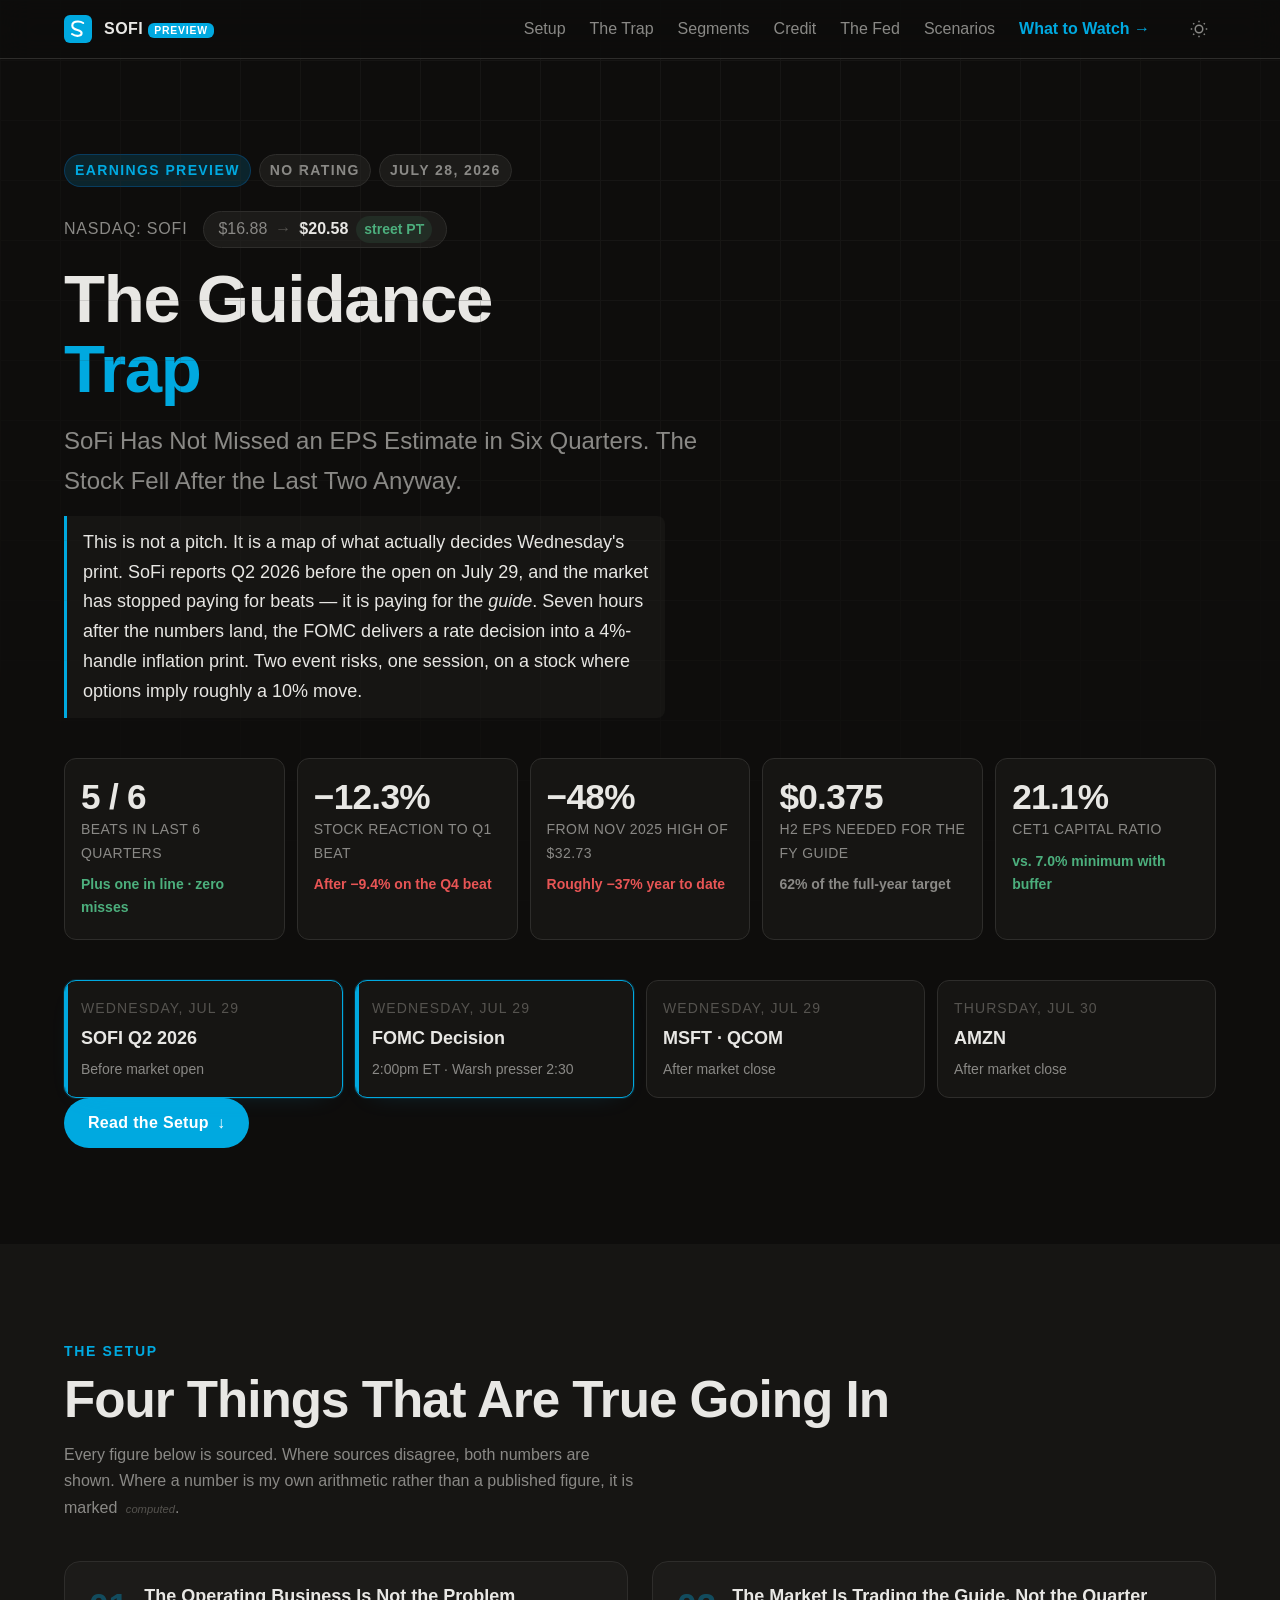
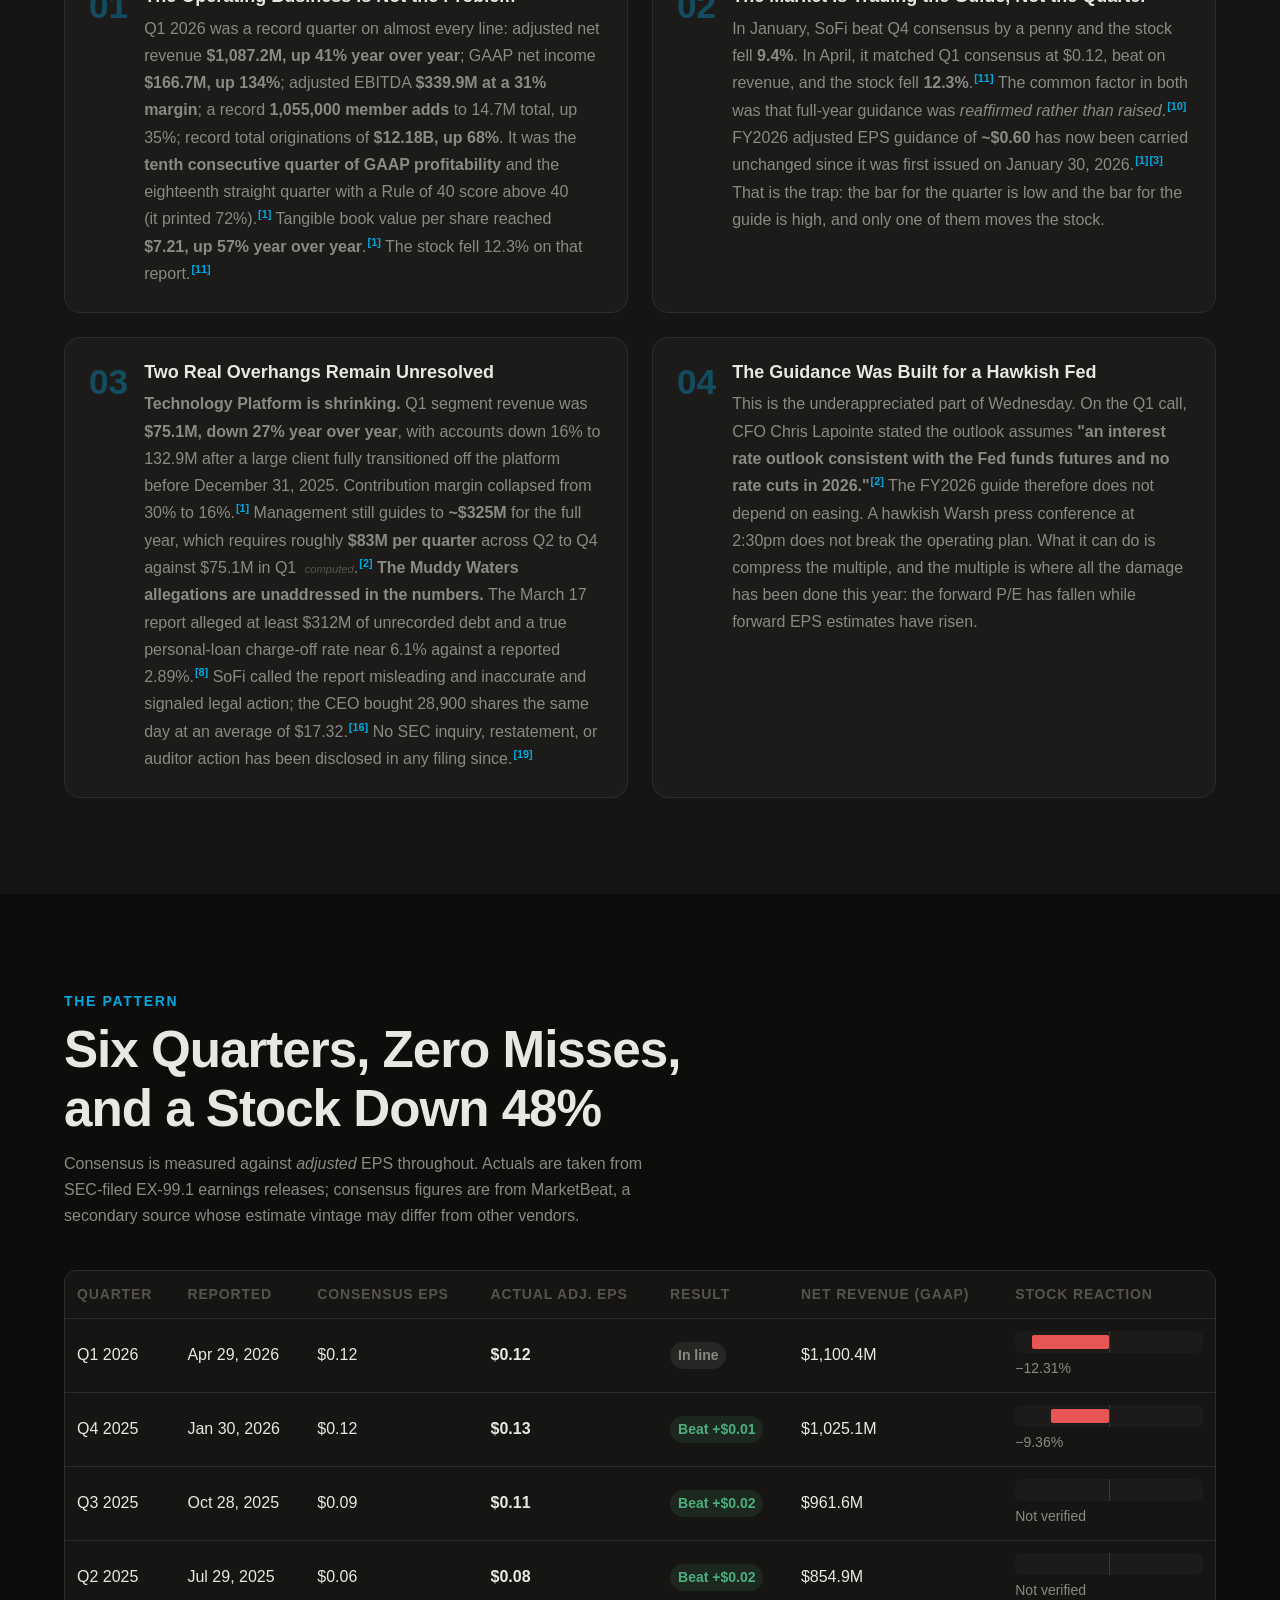
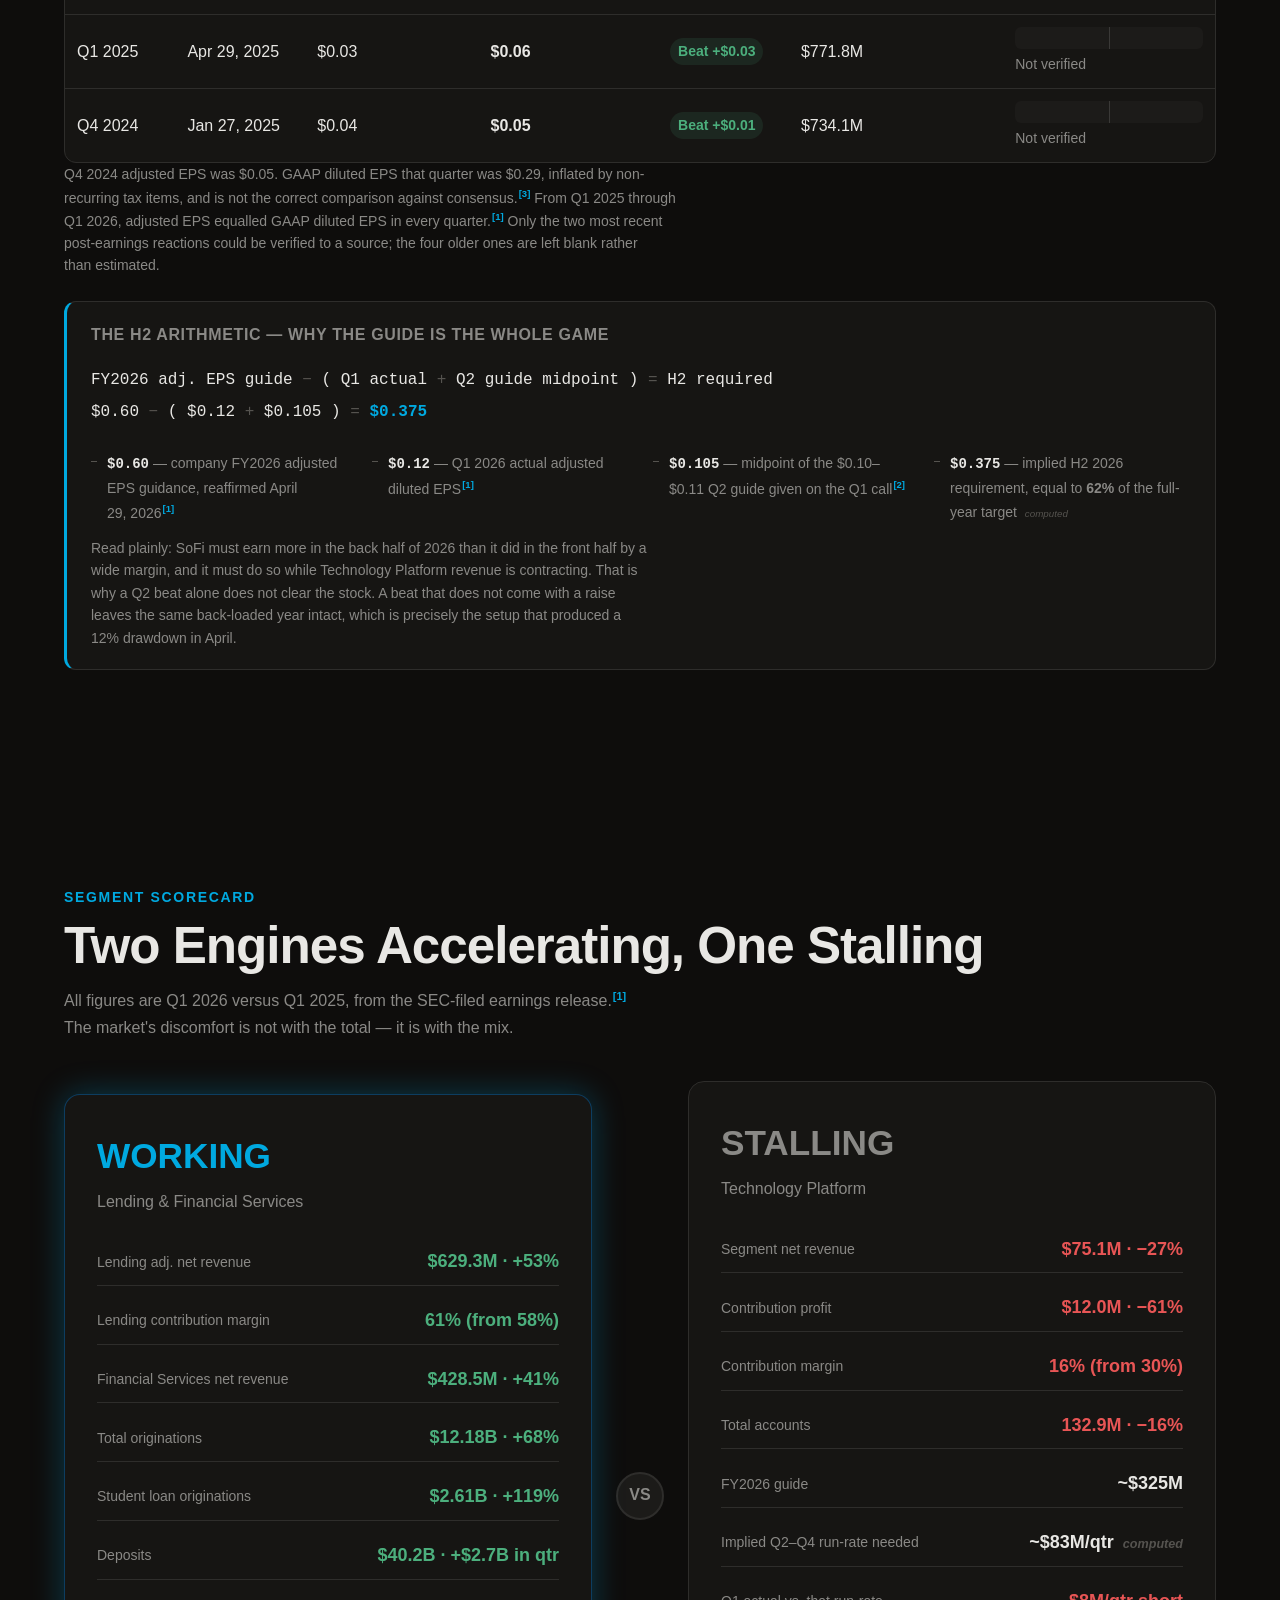
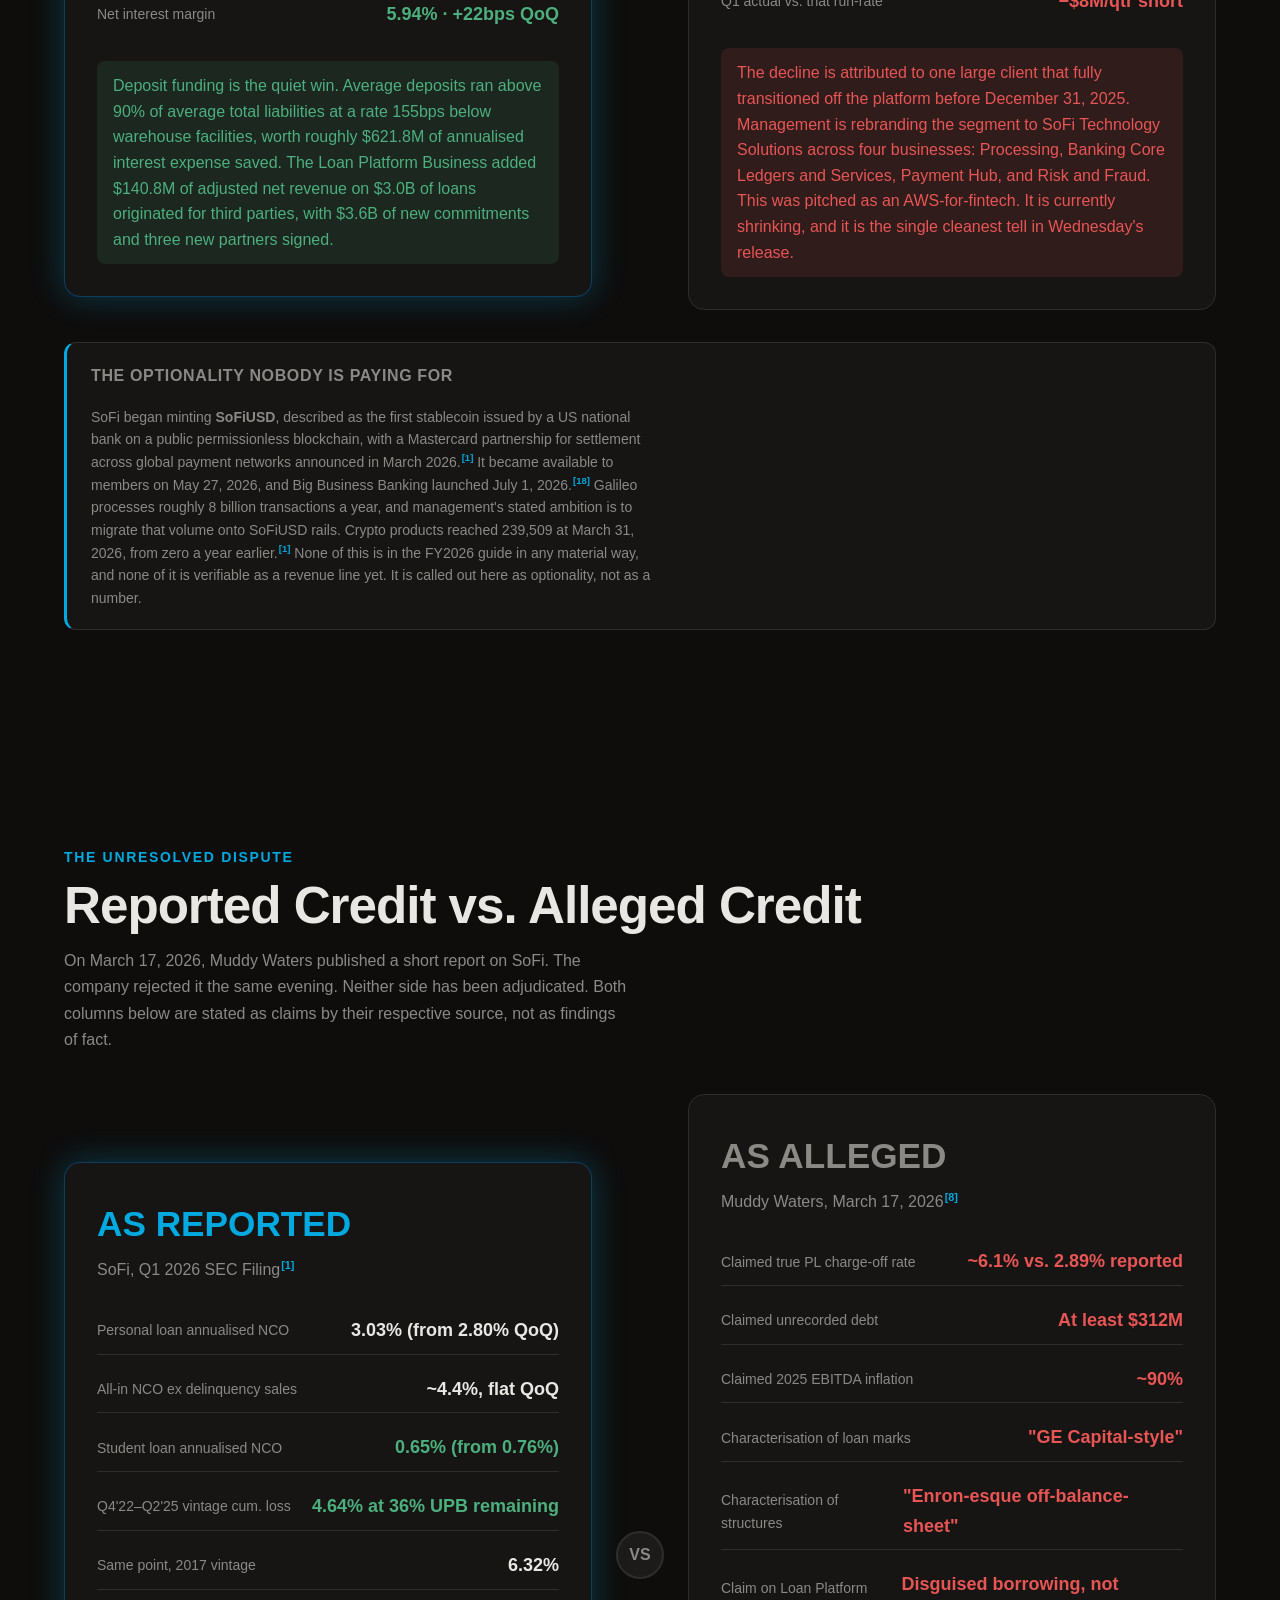
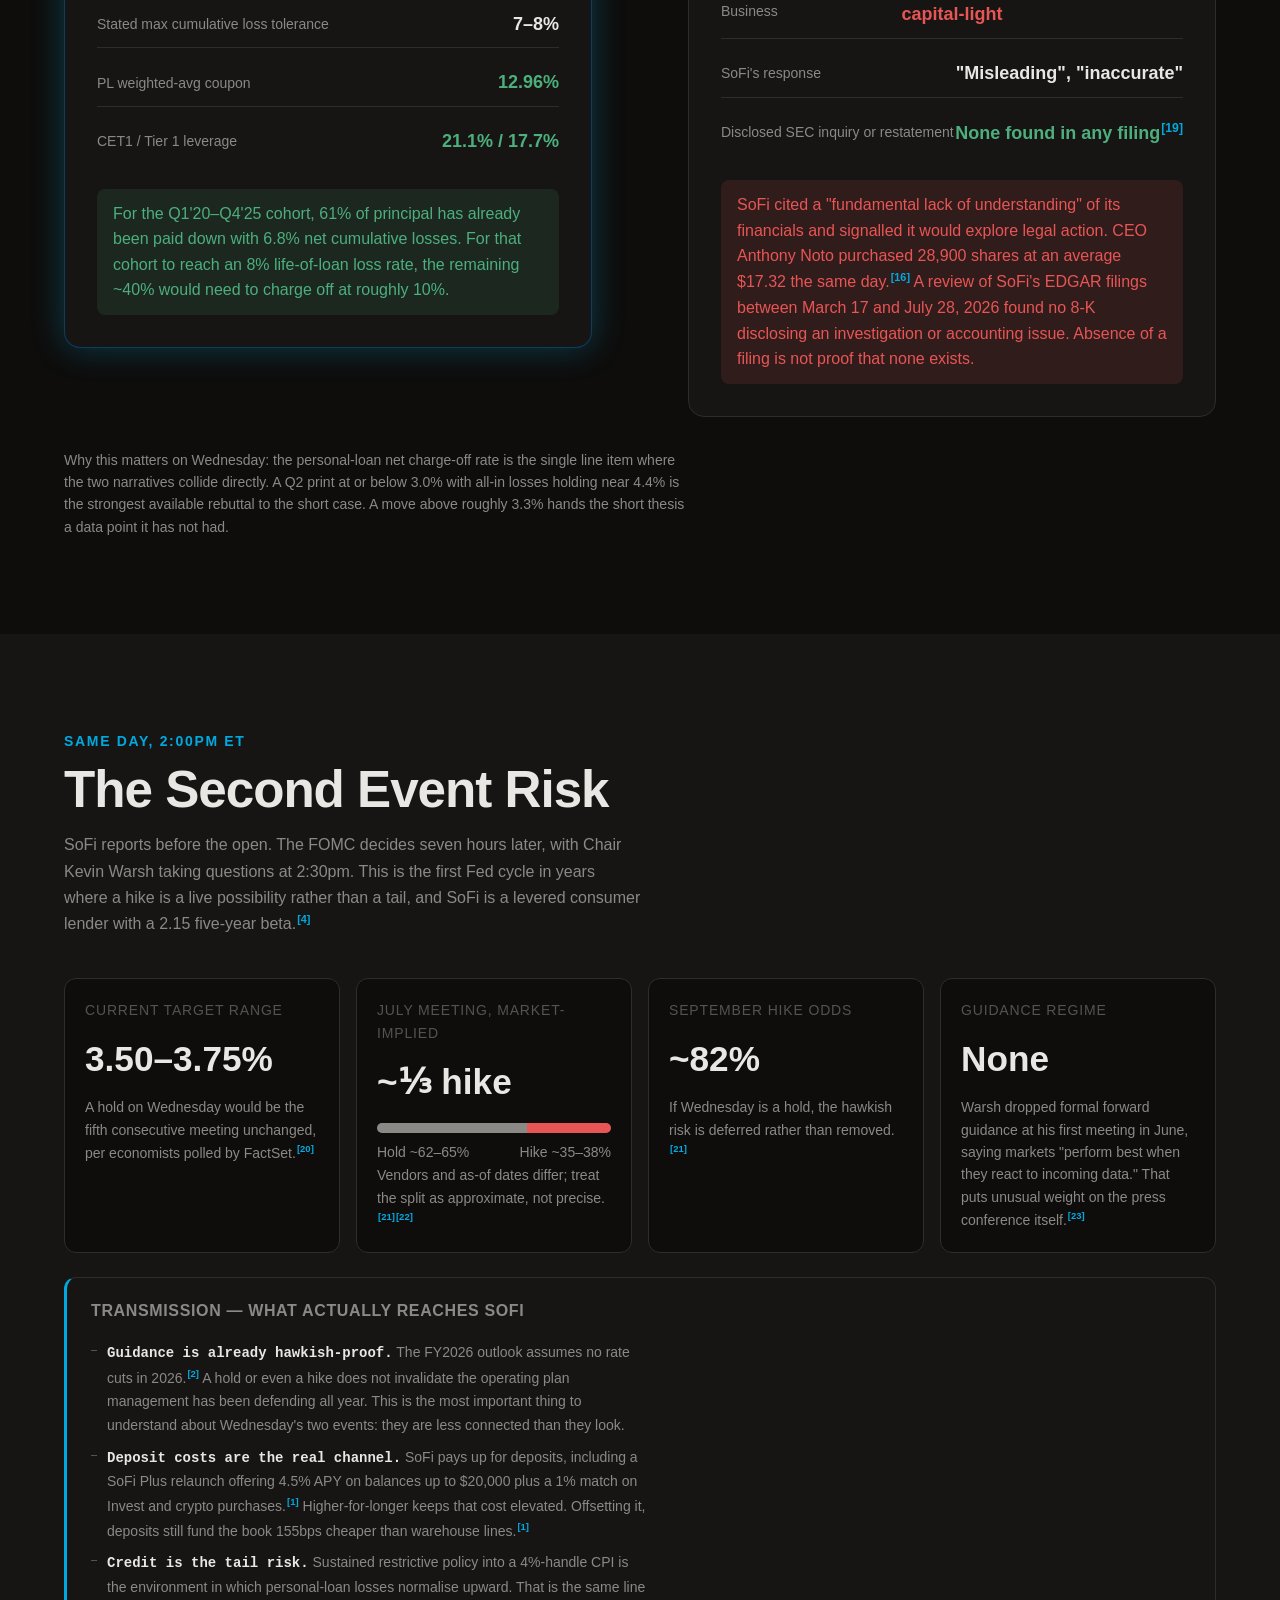
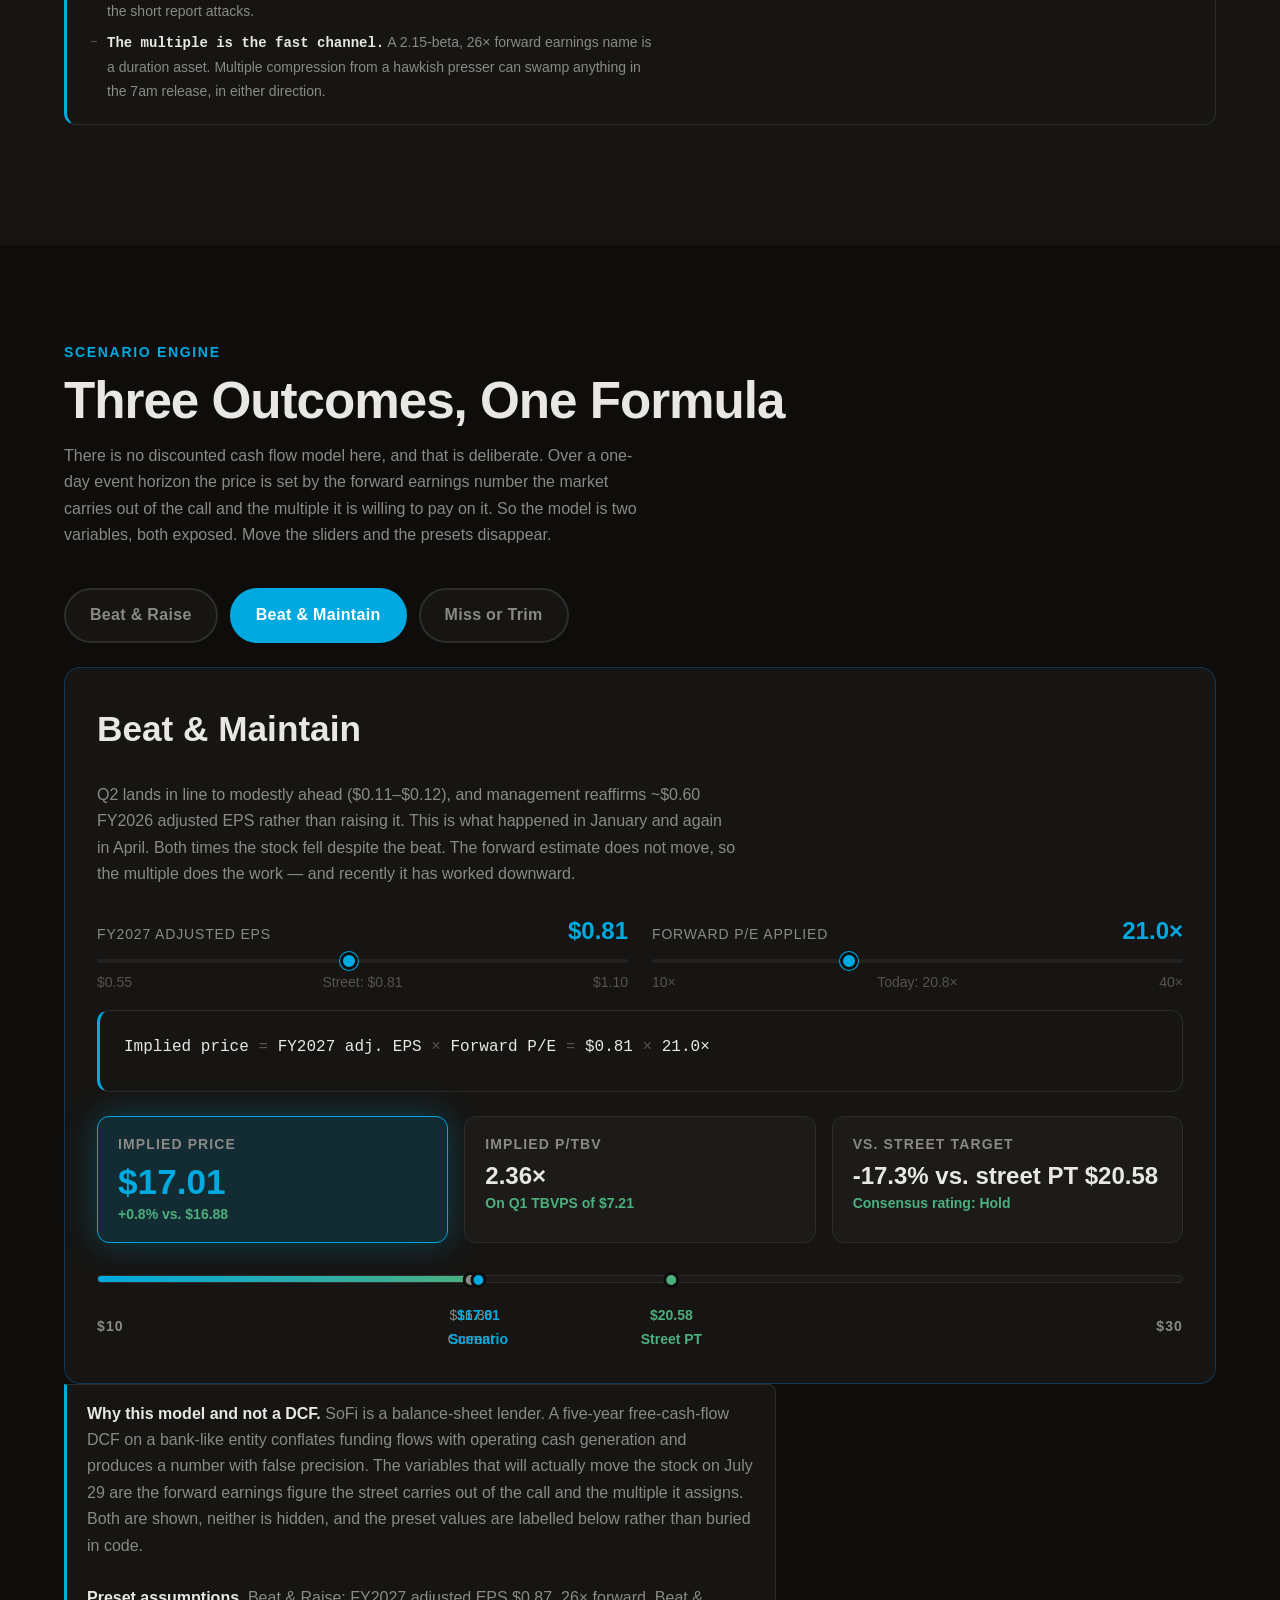
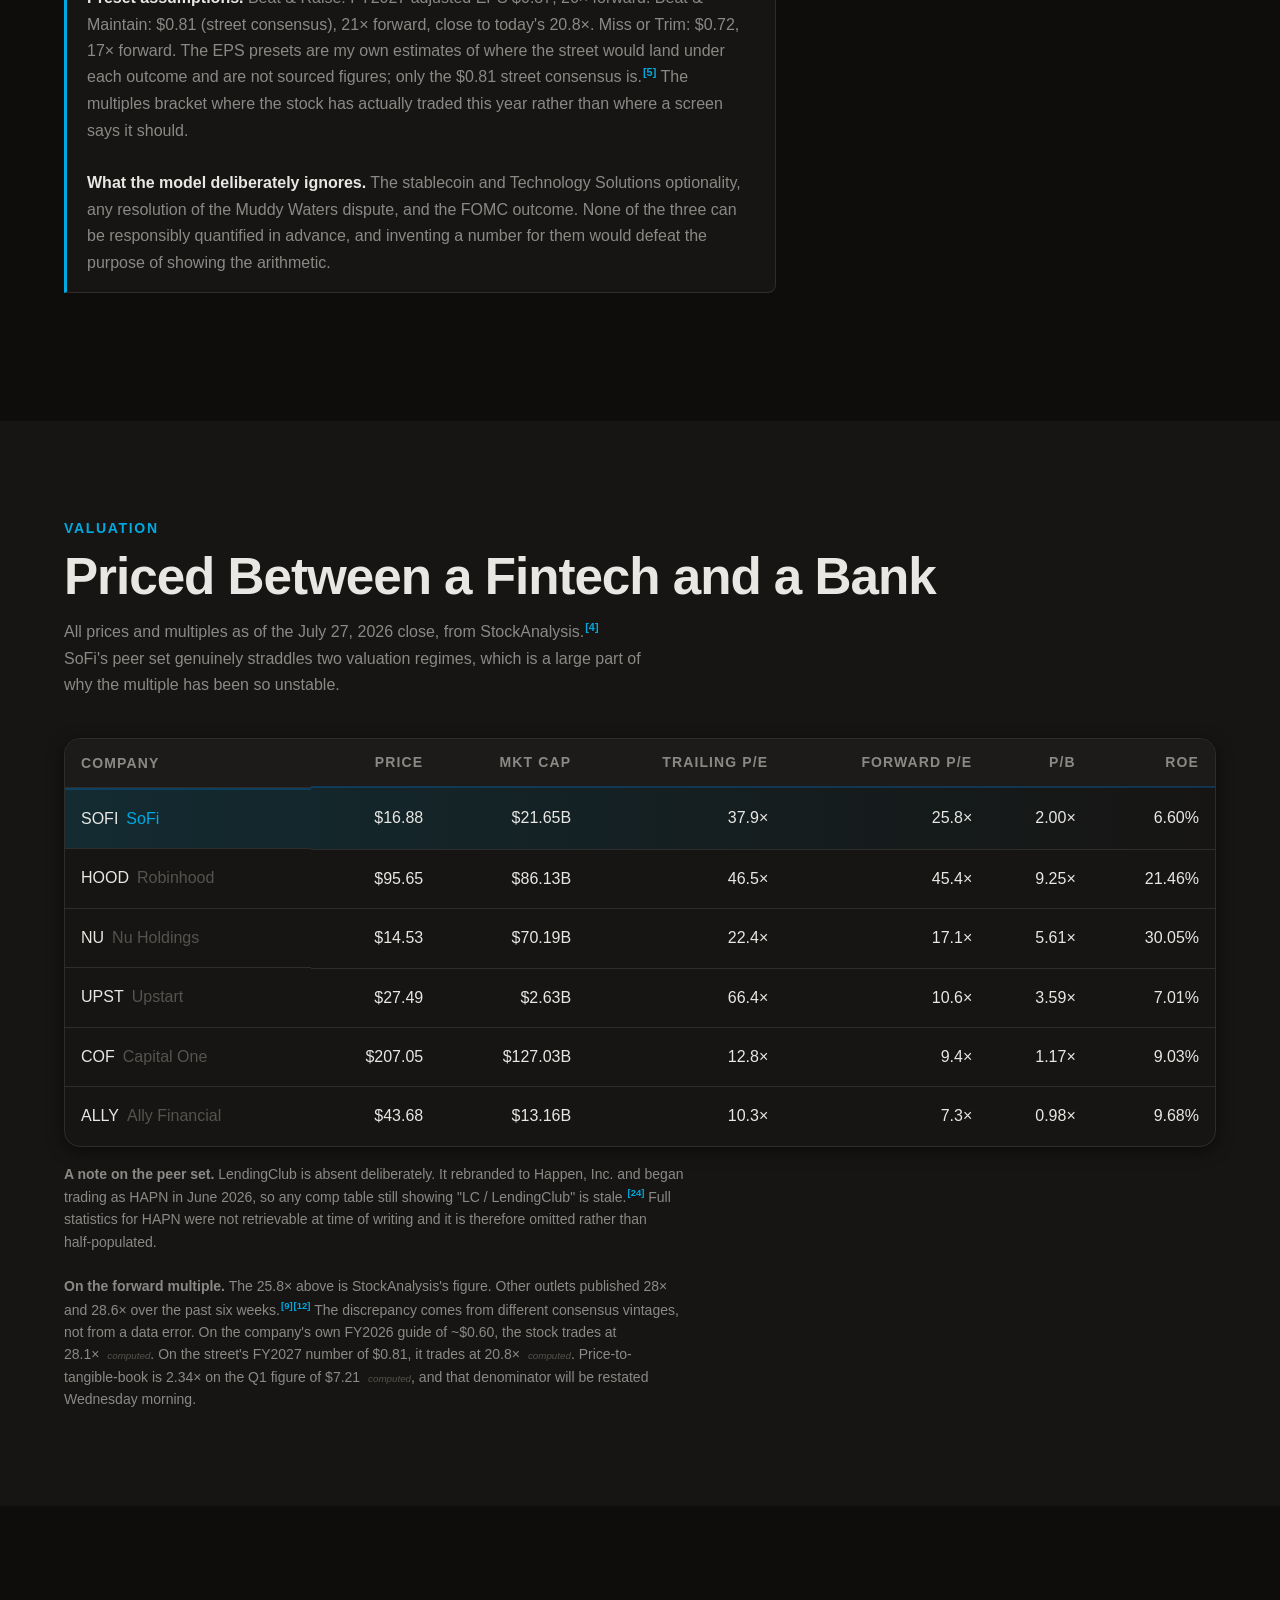
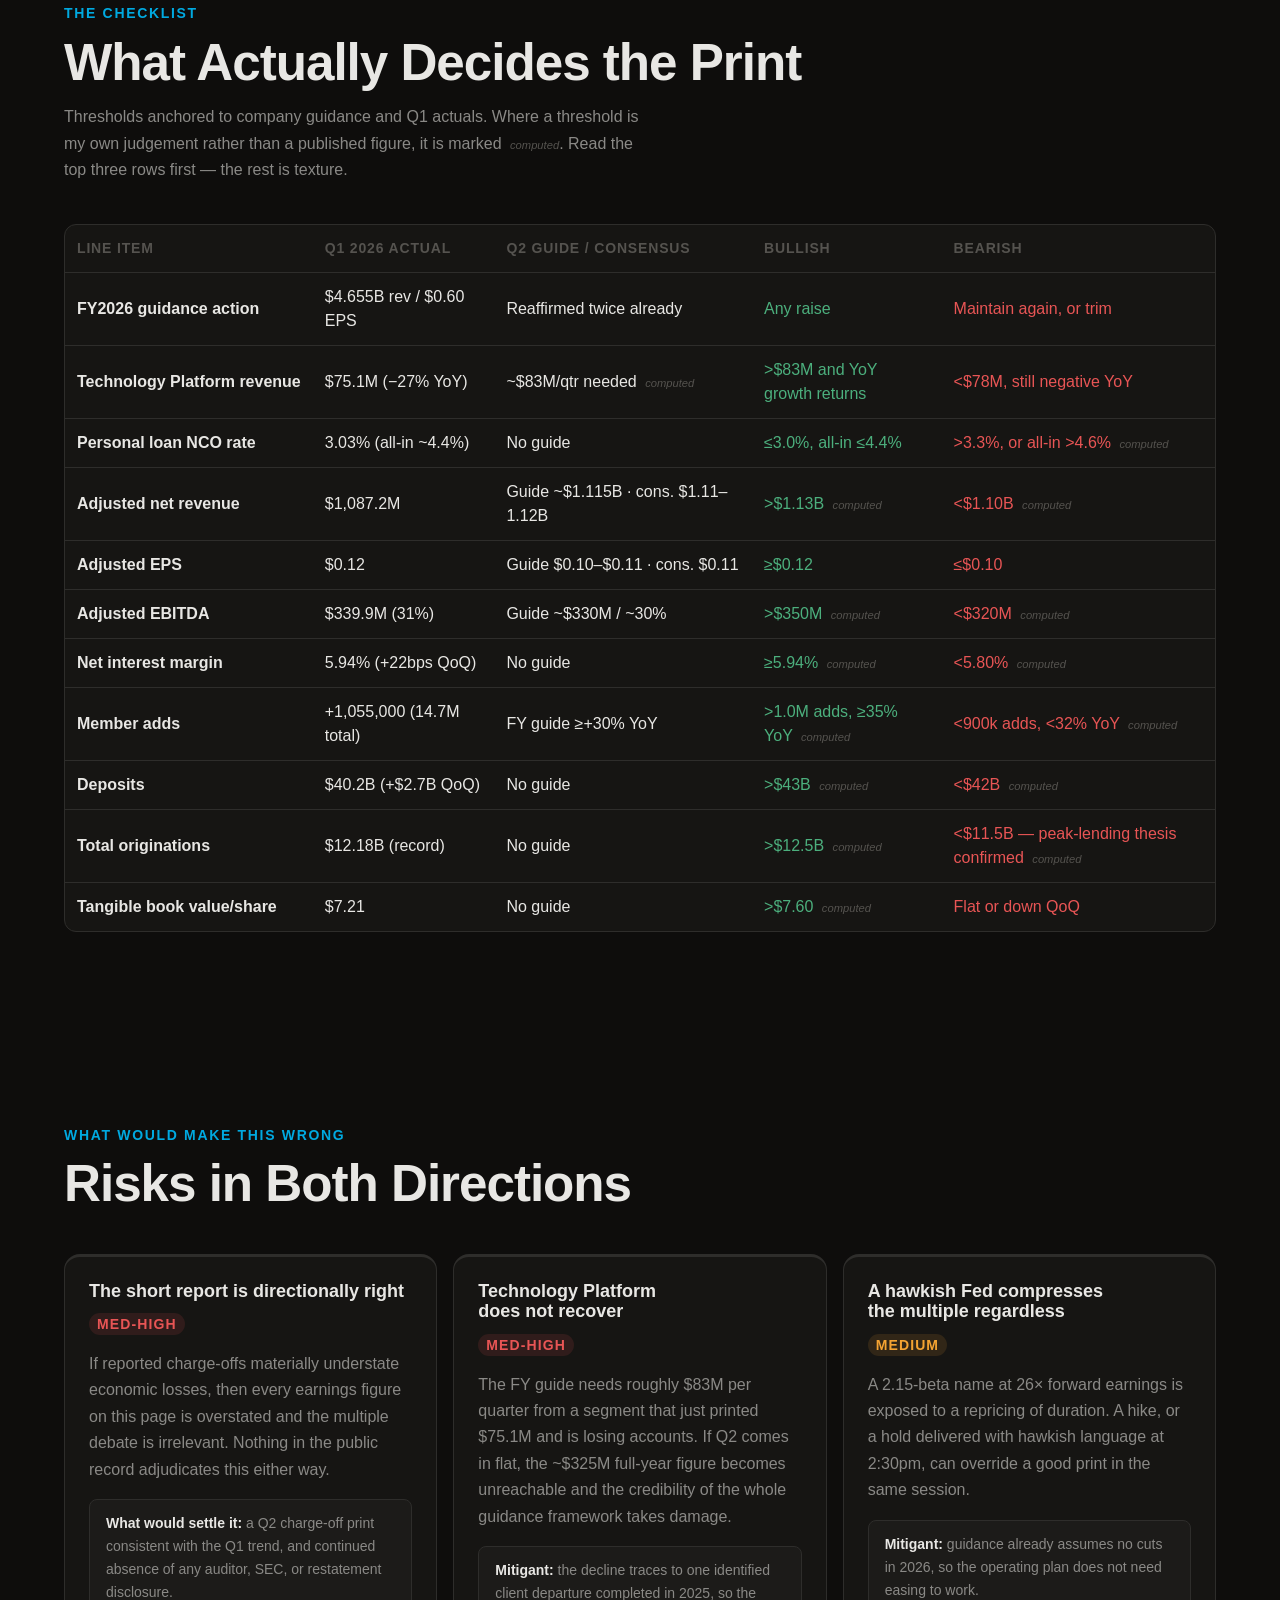
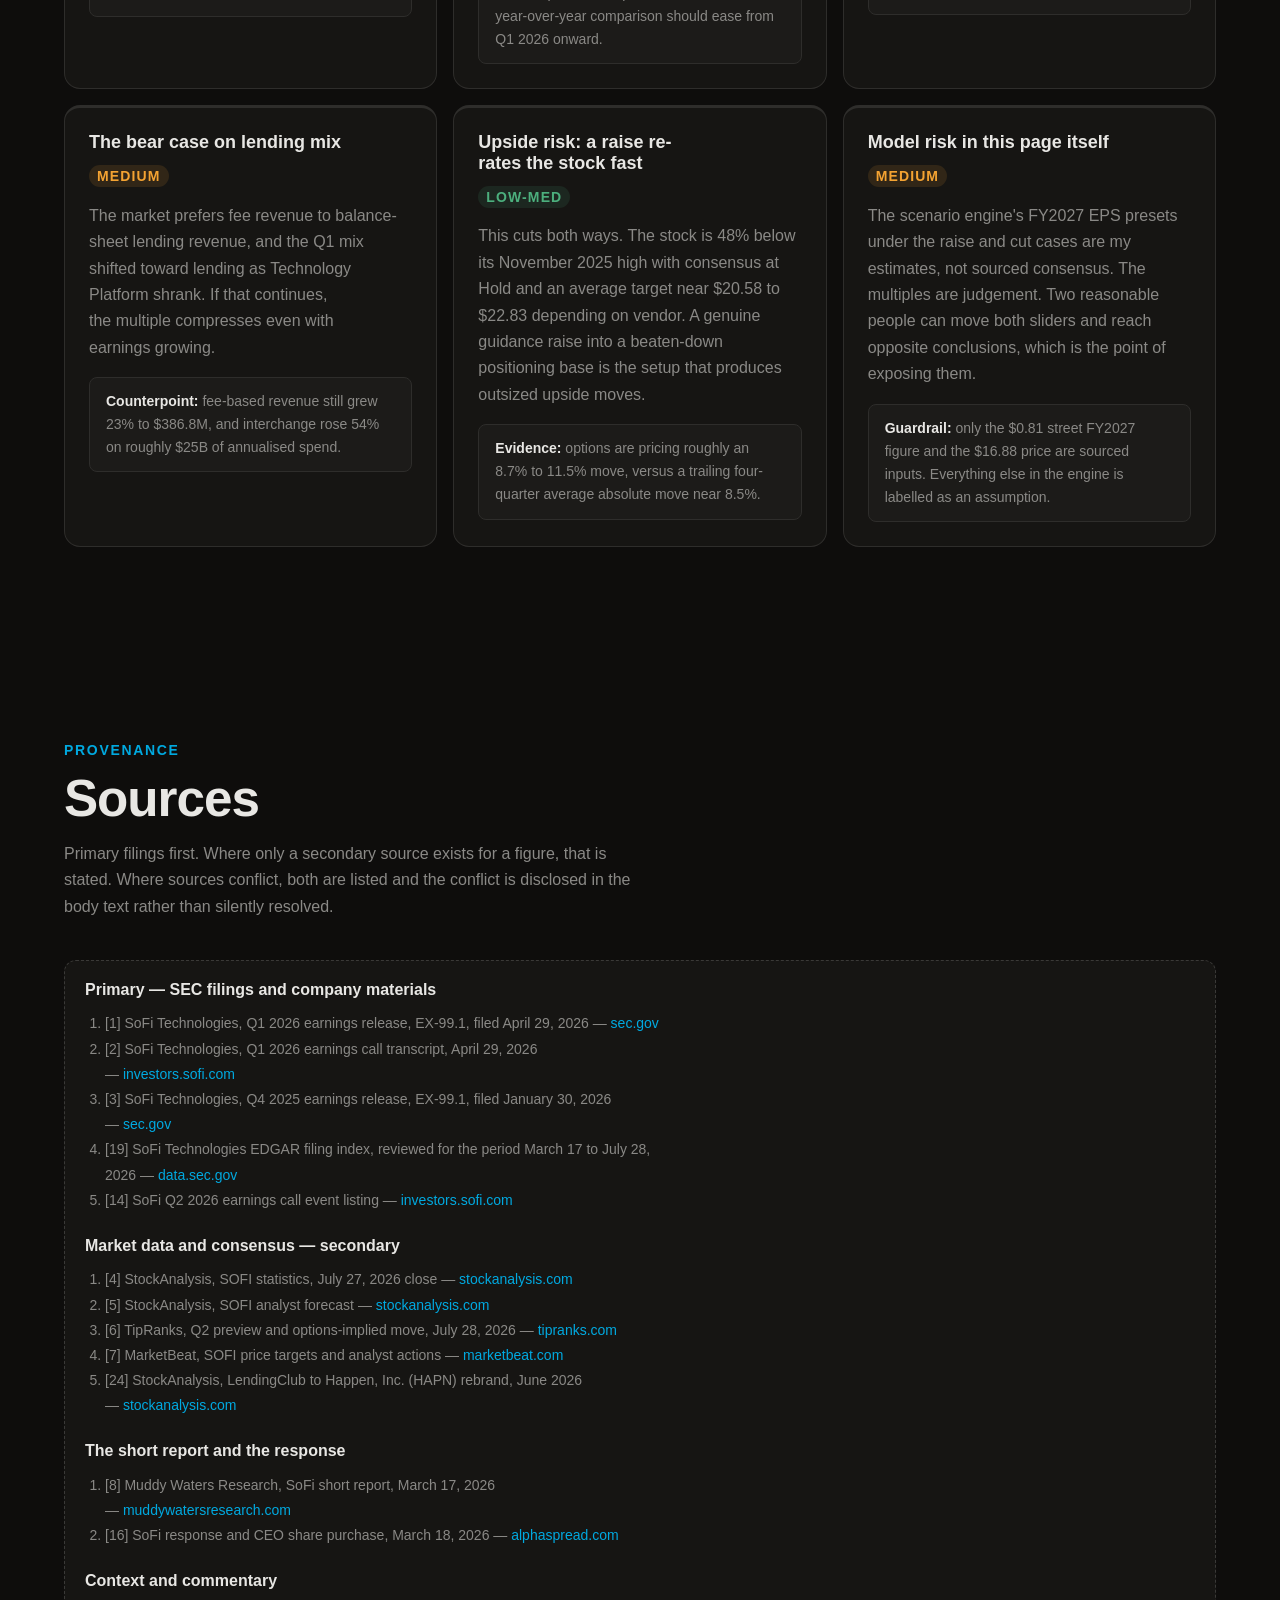
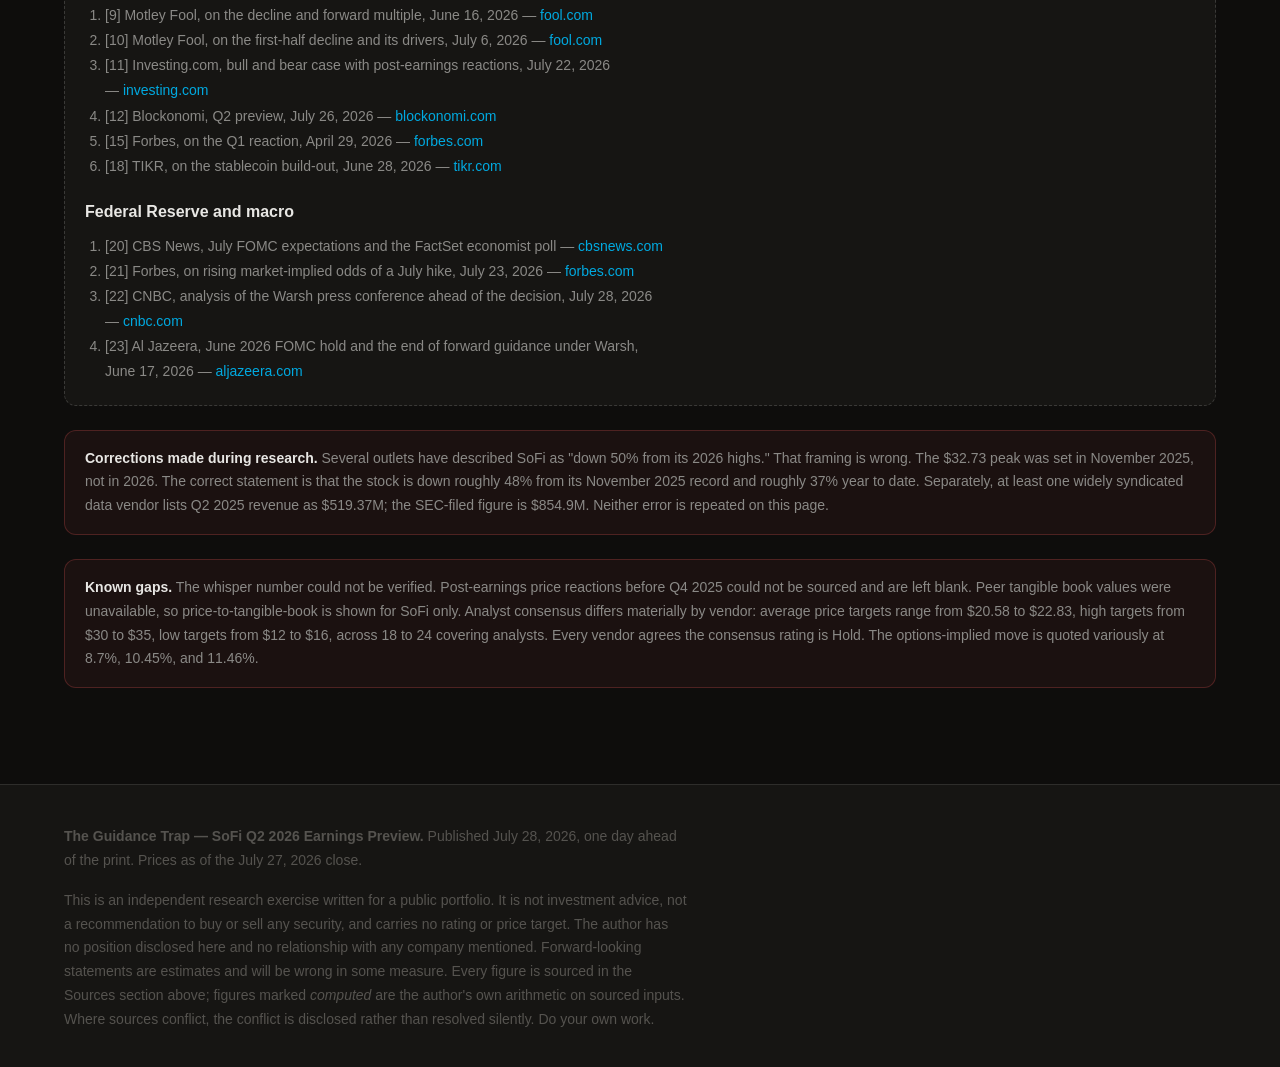
==== web-app/index.html @ 800126c4 "SoFi Q2 2026 earnings preview: The Guidance Trap Published one day ahead of the July 29 print. No ra" ====
<!DOCTYPE html>
<html lang="en" data-theme="dark">
<head>
  <meta charset="UTF-8" />
  <meta name="viewport" content="width=device-width, initial-scale=1.0" />
  <title>The Guidance Trap — SoFi Q2 2026 Earnings Preview</title>
  <meta name="description" content="SoFi has beaten or matched consensus EPS in six straight quarters and the stock has fallen after the last two prints. A preview of the July 29, 2026 Q2 report, published the day before, on the same morning the FOMC decides." />

  <link href="https://api.fontshare.com/v2/css?f[]=cabinet-grotesk@400,500,700,800&f[]=satoshi@300,400,500,700&display=swap" rel="stylesheet" />
  <link rel="stylesheet" href="style.css?v=1" />
</head>
<body>

<!-- ═══════════════════════════════════════════════
     NAV
════════════════════════════════════════════════ -->
<nav class="nav" id="nav">
  <div class="nav-inner">
    <div class="nav-logo">
      <svg width="28" height="28" viewBox="0 0 28 28" fill="none" aria-label="SOFI preview">
        <rect width="28" height="28" rx="6" fill="#00A9E0"/>
        <path d="M8 19c1.8 1.3 3.6 1.9 5.4 1.9 2.6 0 4.2-1.1 4.2-2.8 0-1.6-1.3-2.4-4.1-3.1-3.4-.8-5.2-2-5.2-4.5C8.3 8.1 10.6 6.5 14 6.5c2 0 3.7.5 5.2 1.5" stroke="#fff" stroke-width="2.1" stroke-linecap="round"/>
      </svg>
      <span class="nav-brand">SOFI <span class="nav-badge">PREVIEW</span></span>
    </div>
    <div class="nav-links">
      <a href="#setup">Setup</a>
      <a href="#trap">The Trap</a>
      <a href="#segments">Segments</a>
      <a href="#credit">Credit</a>
      <a href="#fed">The Fed</a>
      <a href="#scenarios">Scenarios</a>
      <a href="#watch" class="nav-cta">What to Watch →</a>
    </div>
    <button class="theme-toggle" data-theme-toggle aria-label="Toggle theme">
      <svg width="18" height="18" viewBox="0 0 24 24" fill="none" stroke="currentColor" stroke-width="2"><path d="M21 12.79A9 9 0 1 1 11.21 3 7 7 0 0 0 21 12.79z"/></svg>
    </button>
  </div>
</nav>

<!-- ═══════════════════════════════════════════════
     HERO
════════════════════════════════════════════════ -->
<section class="hero" id="hero">
  <div class="hero-grid-bg" aria-hidden="true"></div>
  <div class="container">
    <div class="hero-eyebrow">
      <span class="tag tag-red">EARNINGS PREVIEW</span>
      <span class="tag tag-muted">NO RATING</span>
      <span class="tag tag-muted">JULY 28, 2026</span>
    </div>

    <div class="hero-ticker-row">
      <span class="hero-ticker">NASDAQ: SOFI</span>
      <div class="hero-price-pill">
        <span class="hero-price-current">$16.88</span>
        <span class="hero-price-arrow">→</span>
        <span class="hero-price-target">$20.58</span>
        <span class="hero-price-upside">street PT</span>
      </div>
    </div>

    <h1 class="hero-title">The Guidance<br/><em>Trap</em></h1>
    <p class="hero-subtitle">SoFi Has Not Missed an EPS Estimate in Six Quarters. The Stock Fell After the Last Two Anyway.</p>
    <p class="hero-thesis-line">This is not a pitch. It is a map of what actually decides Wednesday's print. SoFi reports Q2 2026 before the open on July 29, and the market has stopped paying for beats — it is paying for the <em>guide</em>. Seven hours after the numbers land, the FOMC delivers a rate decision into a 4%-handle inflation print. Two event risks, one session, on a stock where options imply roughly a 10% move.</p>

    <div class="hero-kpis">
      <div class="kpi-card">
        <div class="kpi-value">5 / 6</div>
        <div class="kpi-label">Beats in Last 6 Quarters</div>
        <div class="kpi-delta kpi-delta-good">Plus one in line · zero misses</div>
      </div>
      <div class="kpi-card">
        <div class="kpi-value">−12.3%</div>
        <div class="kpi-label">Stock Reaction to Q1 Beat</div>
        <div class="kpi-delta kpi-delta-bad">After −9.4% on the Q4 beat</div>
      </div>
      <div class="kpi-card">
        <div class="kpi-value">−48%</div>
        <div class="kpi-label">From Nov 2025 High of $32.73</div>
        <div class="kpi-delta kpi-delta-bad">Roughly −37% year to date</div>
      </div>
      <div class="kpi-card">
        <div class="kpi-value">$0.375</div>
        <div class="kpi-label">H2 EPS Needed for the FY Guide</div>
        <div class="kpi-delta kpi-delta-neutral">62% of the full-year target</div>
      </div>
      <div class="kpi-card">
        <div class="kpi-value">21.1%</div>
        <div class="kpi-label">CET1 Capital Ratio</div>
        <div class="kpi-delta kpi-delta-good">vs. 7.0% minimum with buffer</div>
      </div>
    </div>

    <div class="event-strip">
      <div class="event-item event-item--live">
        <div class="event-day">Wednesday, Jul 29</div>
        <div class="event-name">SOFI Q2 2026</div>
        <div class="event-time">Before market open</div>
      </div>
      <div class="event-item event-item--live">
        <div class="event-day">Wednesday, Jul 29</div>
        <div class="event-name">FOMC Decision</div>
        <div class="event-time">2:00pm ET · Warsh presser 2:30</div>
      </div>
      <div class="event-item">
        <div class="event-day">Wednesday, Jul 29</div>
        <div class="event-name">MSFT · QCOM</div>
        <div class="event-time">After market close</div>
      </div>
      <div class="event-item">
        <div class="event-day">Thursday, Jul 30</div>
        <div class="event-name">AMZN</div>
        <div class="event-time">After market close</div>
      </div>
    </div>

    <a href="#setup" class="hero-cta">Read the Setup <span aria-hidden="true">↓</span></a>
  </div>
</section>

<!-- ═══════════════════════════════════════════════
     THE SETUP
════════════════════════════════════════════════ -->
<section class="section exec-summary" id="setup">
  <div class="container">
    <div class="section-header">
      <span class="section-label">The Setup</span>
      <h2>Four Things That Are True Going In</h2>
      <p class="section-desc">Every figure below is sourced. Where sources disagree, both numbers are shown. Where a number is my own arithmetic rather than a published figure, it is marked <span class="computed-flag">computed</span>.</p>
    </div>
    <div class="exec-bullets">

      <div class="exec-bullet">
        <div class="bullet-number">01</div>
        <div class="bullet-content">
          <h3>The Operating Business Is Not the Problem</h3>
          <p>Q1 2026 was a record quarter on almost every line: adjusted net revenue <strong>$1,087.2M, up 41% year over year</strong>; GAAP net income <strong>$166.7M, up 134%</strong>; adjusted EBITDA <strong>$339.9M at a 31% margin</strong>; a record <strong>1,055,000 member adds</strong> to 14.7M total, up 35%; record total originations of <strong>$12.18B, up 68%</strong>. It was the <strong>tenth consecutive quarter of GAAP profitability</strong> and the eighteenth straight quarter with a Rule of 40 score above 40 (it printed 72%).<a href="#sources" class="cite">[1]</a> Tangible book value per share reached <strong>$7.21, up 57% year over year</strong>.<a href="#sources" class="cite">[1]</a> The stock fell 12.3% on that report.<a href="#sources" class="cite">[11]</a></p>
        </div>
      </div>

      <div class="exec-bullet">
        <div class="bullet-number">02</div>
        <div class="bullet-content">
          <h3>The Market Is Trading the Guide, Not the Quarter</h3>
          <p>In January, SoFi beat Q4 consensus by a penny and the stock fell <strong>9.4%</strong>. In April, it matched Q1 consensus at $0.12, beat on revenue, and the stock fell <strong>12.3%</strong>.<a href="#sources" class="cite">[11]</a> The common factor in both was that full-year guidance was <em>reaffirmed rather than raised</em>.<a href="#sources" class="cite">[10]</a> FY2026 adjusted EPS guidance of <strong>~$0.60</strong> has now been carried unchanged since it was first issued on January 30, 2026.<a href="#sources" class="cite">[1]</a><a href="#sources" class="cite">[3]</a> That is the trap: the bar for the quarter is low and the bar for the guide is high, and only one of them moves the stock.</p>
        </div>
      </div>

      <div class="exec-bullet">
        <div class="bullet-number">03</div>
        <div class="bullet-content">
          <h3>Two Real Overhangs Remain Unresolved</h3>
          <p><strong>Technology Platform is shrinking.</strong> Q1 segment revenue was <strong>$75.1M, down 27% year over year</strong>, with accounts down 16% to 132.9M after a large client fully transitioned off the platform before December 31, 2025. Contribution margin collapsed from 30% to 16%.<a href="#sources" class="cite">[1]</a> Management still guides to <strong>~$325M</strong> for the full year, which requires roughly <strong>$83M per quarter</strong> across Q2 to Q4 against $75.1M in Q1 <span class="computed-flag">computed</span>.<a href="#sources" class="cite">[2]</a> <strong>The Muddy Waters allegations are unaddressed in the numbers.</strong> The March 17 report alleged at least $312M of unrecorded debt and a true personal-loan charge-off rate near 6.1% against a reported 2.89%.<a href="#sources" class="cite">[8]</a> SoFi called the report misleading and inaccurate and signaled legal action; the CEO bought 28,900 shares the same day at an average of $17.32.<a href="#sources" class="cite">[16]</a> No SEC inquiry, restatement, or auditor action has been disclosed in any filing since.<a href="#sources" class="cite">[19]</a></p>
        </div>
      </div>

      <div class="exec-bullet">
        <div class="bullet-number">04</div>
        <div class="bullet-content">
          <h3>The Guidance Was Built for a Hawkish Fed</h3>
          <p>This is the underappreciated part of Wednesday. On the Q1 call, CFO Chris Lapointe stated the outlook assumes <strong>"an interest rate outlook consistent with the Fed funds futures and no rate cuts in 2026."</strong><a href="#sources" class="cite">[2]</a> The FY2026 guide therefore does not depend on easing. A hawkish Warsh press conference at 2:30pm does not break the operating plan. What it can do is compress the multiple, and the multiple is where all the damage has been done this year: the forward P/E has fallen while forward EPS estimates have risen.</p>
        </div>
      </div>

    </div>
  </div>
</section>

<!-- ═══════════════════════════════════════════════
     THE GUIDANCE TRAP — TRACK RECORD
════════════════════════════════════════════════ -->
<section class="section" id="trap">
  <div class="container">
    <div class="section-header">
      <span class="section-label">The Pattern</span>
      <h2>Six Quarters, Zero Misses, and a Stock Down 48%</h2>
      <p class="section-desc">Consensus is measured against <em>adjusted</em> EPS throughout. Actuals are taken from SEC-filed EX-99.1 earnings releases; consensus figures are from MarketBeat, a secondary source whose estimate vintage may differ from other vendors.</p>
    </div>

    <div class="track-table-wrap">
      <table class="track-table">
        <thead>
          <tr>
            <th>Quarter</th>
            <th>Reported</th>
            <th>Consensus EPS</th>
            <th>Actual Adj. EPS</th>
            <th>Result</th>
            <th>Net Revenue (GAAP)</th>
            <th class="reaction-cell">Stock Reaction</th>
          </tr>
        </thead>
        <tbody>
          <tr>
            <td>Q1 2026</td><td>Apr 29, 2026</td><td>$0.12</td><td><strong>$0.12</strong></td>
            <td><span class="beat-pill beat-pill--inline">In line</span></td>
            <td>$1,100.4M</td>
            <td class="reaction-cell"><div class="reaction-track" data-move="-12.31"></div><span class="reaction-value">−12.31%</span></td>
          </tr>
          <tr>
            <td>Q4 2025</td><td>Jan 30, 2026</td><td>$0.12</td><td><strong>$0.13</strong></td>
            <td><span class="beat-pill beat-pill--beat">Beat +$0.01</span></td>
            <td>$1,025.1M</td>
            <td class="reaction-cell"><div class="reaction-track" data-move="-9.36"></div><span class="reaction-value">−9.36%</span></td>
          </tr>
          <tr>
            <td>Q3 2025</td><td>Oct 28, 2025</td><td>$0.09</td><td><strong>$0.11</strong></td>
            <td><span class="beat-pill beat-pill--beat">Beat +$0.02</span></td>
            <td>$961.6M</td>
            <td class="reaction-cell"><div class="reaction-track"></div><span class="reaction-value">Not verified</span></td>
          </tr>
          <tr>
            <td>Q2 2025</td><td>Jul 29, 2025</td><td>$0.06</td><td><strong>$0.08</strong></td>
            <td><span class="beat-pill beat-pill--beat">Beat +$0.02</span></td>
            <td>$854.9M</td>
            <td class="reaction-cell"><div class="reaction-track"></div><span class="reaction-value">Not verified</span></td>
          </tr>
          <tr>
            <td>Q1 2025</td><td>Apr 29, 2025</td><td>$0.03</td><td><strong>$0.06</strong></td>
            <td><span class="beat-pill beat-pill--beat">Beat +$0.03</span></td>
            <td>$771.8M</td>
            <td class="reaction-cell"><div class="reaction-track"></div><span class="reaction-value">Not verified</span></td>
          </tr>
          <tr>
            <td>Q4 2024</td><td>Jan 27, 2025</td><td>$0.04</td><td><strong>$0.05</strong></td>
            <td><span class="beat-pill beat-pill--beat">Beat +$0.01</span></td>
            <td>$734.1M</td>
            <td class="reaction-cell"><div class="reaction-track"></div><span class="reaction-value">Not verified</span></td>
          </tr>
        </tbody>
      </table>
    </div>

    <p class="comps-footnote">Q4 2024 adjusted EPS was $0.05. GAAP diluted EPS that quarter was $0.29, inflated by non-recurring tax items, and is not the correct comparison against consensus.<a href="#sources" class="cite">[3]</a> From Q1 2025 through Q1 2026, adjusted EPS equalled GAAP diluted EPS in every quarter.<a href="#sources" class="cite">[1]</a> Only the two most recent post-earnings reactions could be verified to a source; the four older ones are left blank rather than estimated.</p>

    <div class="math-box">
      <div class="math-box-title">The H2 Arithmetic — Why the Guide Is the Whole Game</div>
      <div class="formula">
        FY2026 adj. EPS guide <span class="formula-op">−</span> ( Q1 actual <span class="formula-op">+</span> Q2 guide midpoint ) <span class="formula-op">=</span> H2 required<br/>
        $0.60 <span class="formula-op">−</span> ( $0.12 <span class="formula-op">+</span> $0.105 ) <span class="formula-op">=</span> <span class="formula-result">$0.375</span>
      </div>
      <ul class="var-list">
        <li><span class="var-key">$0.60</span> — company FY2026 adjusted EPS guidance, reaffirmed April 29, 2026<a href="#sources" class="cite">[1]</a></li>
        <li><span class="var-key">$0.12</span> — Q1 2026 actual adjusted diluted EPS<a href="#sources" class="cite">[1]</a></li>
        <li><span class="var-key">$0.105</span> — midpoint of the $0.10–$0.11 Q2 guide given on the Q1 call<a href="#sources" class="cite">[2]</a></li>
        <li><span class="var-key">$0.375</span> — implied H2 2026 requirement, equal to <strong>62%</strong> of the full-year target <span class="computed-flag">computed</span></li>
      </ul>
      <p class="formula-note">Read plainly: SoFi must earn more in the back half of 2026 than it did in the front half by a wide margin, and it must do so while Technology Platform revenue is contracting. That is why a Q2 beat alone does not clear the stock. A beat that does not come with a raise leaves the same back-loaded year intact, which is precisely the setup that produced a 12% drawdown in April.</p>
    </div>
  </div>
</section>

<!-- ═══════════════════════════════════════════════
     SEGMENT SCORECARD
════════════════════════════════════════════════ -->
<section class="section why-not-section" id="segments">
  <div class="container">
    <div class="section-header">
      <span class="section-label">Segment Scorecard</span>
      <h2>Two Engines Accelerating, One Stalling</h2>
      <p class="section-desc">All figures are Q1 2026 versus Q1 2025, from the SEC-filed earnings release.<a href="#sources" class="cite">[1]</a> The market's discomfort is not with the total — it is with the mix.</p>
    </div>

    <div class="versus-grid">
      <div class="versus-card versus-card-msft">
        <div class="versus-ticker versus-ticker-msft">WORKING</div>
        <div class="versus-name">Lending &amp; Financial Services</div>
        <div class="versus-metrics">
          <div class="versus-metric">
            <span class="versus-metric-label">Lending adj. net revenue</span>
            <span class="versus-metric-value versus-good">$629.3M · +53%</span>
          </div>
          <div class="versus-metric">
            <span class="versus-metric-label">Lending contribution margin</span>
            <span class="versus-metric-value versus-good">61% (from 58%)</span>
          </div>
          <div class="versus-metric">
            <span class="versus-metric-label">Financial Services net revenue</span>
            <span class="versus-metric-value versus-good">$428.5M · +41%</span>
          </div>
          <div class="versus-metric">
            <span class="versus-metric-label">Total originations</span>
            <span class="versus-metric-value versus-good">$12.18B · +68%</span>
          </div>
          <div class="versus-metric">
            <span class="versus-metric-label">Student loan originations</span>
            <span class="versus-metric-value versus-good">$2.61B · +119%</span>
          </div>
          <div class="versus-metric">
            <span class="versus-metric-label">Deposits</span>
            <span class="versus-metric-value versus-good">$40.2B · +$2.7B in qtr</span>
          </div>
          <div class="versus-metric">
            <span class="versus-metric-label">Net interest margin</span>
            <span class="versus-metric-value versus-good">5.94% · +22bps QoQ</span>
          </div>
        </div>
        <div class="versus-verdict versus-verdict-msft">
          Deposit funding is the quiet win. Average deposits ran above 90% of average total liabilities at a rate 155bps below warehouse facilities, worth roughly $621.8M of annualised interest expense saved. The Loan Platform Business added $140.8M of adjusted net revenue on $3.0B of loans originated for third parties, with $3.6B of new commitments and three new partners signed.
        </div>
      </div>

      <div class="versus-divider">
        <div class="versus-vs">VS</div>
      </div>

      <div class="versus-card versus-card-crwd">
        <div class="versus-ticker">STALLING</div>
        <div class="versus-name">Technology Platform</div>
        <div class="versus-metrics">
          <div class="versus-metric">
            <span class="versus-metric-label">Segment net revenue</span>
            <span class="versus-metric-value versus-bad">$75.1M · −27%</span>
          </div>
          <div class="versus-metric">
            <span class="versus-metric-label">Contribution profit</span>
            <span class="versus-metric-value versus-bad">$12.0M · −61%</span>
          </div>
          <div class="versus-metric">
            <span class="versus-metric-label">Contribution margin</span>
            <span class="versus-metric-value versus-bad">16% (from 30%)</span>
          </div>
          <div class="versus-metric">
            <span class="versus-metric-label">Total accounts</span>
            <span class="versus-metric-value versus-bad">132.9M · −16%</span>
          </div>
          <div class="versus-metric">
            <span class="versus-metric-label">FY2026 guide</span>
            <span class="versus-metric-value versus-neutral">~$325M</span>
          </div>
          <div class="versus-metric">
            <span class="versus-metric-label">Implied Q2–Q4 run-rate needed</span>
            <span class="versus-metric-value versus-neutral">~$83M/qtr <span class="computed-flag">computed</span></span>
          </div>
          <div class="versus-metric">
            <span class="versus-metric-label">Q1 actual vs. that run-rate</span>
            <span class="versus-metric-value versus-bad">−$8M/qtr short</span>
          </div>
        </div>
        <div class="versus-verdict versus-verdict-crwd">
          The decline is attributed to one large client that fully transitioned off the platform before December 31, 2025. Management is rebranding the segment to SoFi Technology Solutions across four businesses: Processing, Banking Core Ledgers and Services, Payment Hub, and Risk and Fraud. This was pitched as an AWS-for-fintech. It is currently shrinking, and it is the single cleanest tell in Wednesday's release.
        </div>
      </div>
    </div>

    <div class="math-box">
      <div class="math-box-title">The Optionality Nobody Is Paying For</div>
      <p class="formula-note" style="margin-top:0">SoFi began minting <strong>SoFiUSD</strong>, described as the first stablecoin issued by a US national bank on a public permissionless blockchain, with a Mastercard partnership for settlement across global payment networks announced in March 2026.<a href="#sources" class="cite">[1]</a> It became available to members on May 27, 2026, and Big Business Banking launched July 1, 2026.<a href="#sources" class="cite">[18]</a> Galileo processes roughly 8 billion transactions a year, and management's stated ambition is to migrate that volume onto SoFiUSD rails. Crypto products reached 239,509 at March 31, 2026, from zero a year earlier.<a href="#sources" class="cite">[1]</a> None of this is in the FY2026 guide in any material way, and none of it is verifiable as a revenue line yet. It is called out here as optionality, not as a number.</p>
    </div>
  </div>
</section>

<!-- ═══════════════════════════════════════════════
     CREDIT & THE SHORT REPORT
════════════════════════════════════════════════ -->
<section class="section" id="credit">
  <div class="container">
    <div class="section-header">
      <span class="section-label">The Unresolved Dispute</span>
      <h2>Reported Credit vs. Alleged Credit</h2>
      <p class="section-desc">On March 17, 2026, Muddy Waters published a short report on SoFi. The company rejected it the same evening. Neither side has been adjudicated. Both columns below are stated as claims by their respective source, not as findings of fact.</p>
    </div>

    <div class="versus-grid">
      <div class="versus-card versus-card-msft">
        <div class="versus-ticker versus-ticker-msft">AS REPORTED</div>
        <div class="versus-name">SoFi, Q1 2026 SEC Filing<a href="#sources" class="cite">[1]</a></div>
        <div class="versus-metrics">
          <div class="versus-metric">
            <span class="versus-metric-label">Personal loan annualised NCO</span>
            <span class="versus-metric-value versus-neutral">3.03% (from 2.80% QoQ)</span>
          </div>
          <div class="versus-metric">
            <span class="versus-metric-label">All-in NCO ex delinquency sales</span>
            <span class="versus-metric-value versus-neutral">~4.4%, flat QoQ</span>
          </div>
          <div class="versus-metric">
            <span class="versus-metric-label">Student loan annualised NCO</span>
            <span class="versus-metric-value versus-good">0.65% (from 0.76%)</span>
          </div>
          <div class="versus-metric">
            <span class="versus-metric-label">Q4'22–Q2'25 vintage cum. loss</span>
            <span class="versus-metric-value versus-good">4.64% at 36% UPB remaining</span>
          </div>
          <div class="versus-metric">
            <span class="versus-metric-label">Same point, 2017 vintage</span>
            <span class="versus-metric-value versus-neutral">6.32%</span>
          </div>
          <div class="versus-metric">
            <span class="versus-metric-label">Stated max cumulative loss tolerance</span>
            <span class="versus-metric-value versus-neutral">7–8%</span>
          </div>
          <div class="versus-metric">
            <span class="versus-metric-label">PL weighted-avg coupon</span>
            <span class="versus-metric-value versus-good">12.96%</span>
          </div>
          <div class="versus-metric">
            <span class="versus-metric-label">CET1 / Tier 1 leverage</span>
            <span class="versus-metric-value versus-good">21.1% / 17.7%</span>
          </div>
        </div>
        <div class="versus-verdict versus-verdict-msft">
          For the Q1'20–Q4'25 cohort, 61% of principal has already been paid down with 6.8% net cumulative losses. For that cohort to reach an 8% life-of-loan loss rate, the remaining ~40% would need to charge off at roughly 10%.
        </div>
      </div>

      <div class="versus-divider">
        <div class="versus-vs">VS</div>
      </div>

      <div class="versus-card versus-card-crwd">
        <div class="versus-ticker">AS ALLEGED</div>
        <div class="versus-name">Muddy Waters, March 17, 2026<a href="#sources" class="cite">[8]</a></div>
        <div class="versus-metrics">
          <div class="versus-metric">
            <span class="versus-metric-label">Claimed true PL charge-off rate</span>
            <span class="versus-metric-value versus-bad">~6.1% vs. 2.89% reported</span>
          </div>
          <div class="versus-metric">
            <span class="versus-metric-label">Claimed unrecorded debt</span>
            <span class="versus-metric-value versus-bad">At least $312M</span>
          </div>
          <div class="versus-metric">
            <span class="versus-metric-label">Claimed 2025 EBITDA inflation</span>
            <span class="versus-metric-value versus-bad">~90%</span>
          </div>
          <div class="versus-metric">
            <span class="versus-metric-label">Characterisation of loan marks</span>
            <span class="versus-metric-value versus-bad">"GE Capital-style"</span>
          </div>
          <div class="versus-metric">
            <span class="versus-metric-label">Characterisation of structures</span>
            <span class="versus-metric-value versus-bad">"Enron-esque off-balance-sheet"</span>
          </div>
          <div class="versus-metric">
            <span class="versus-metric-label">Claim on Loan Platform Business</span>
            <span class="versus-metric-value versus-bad">Disguised borrowing, not capital-light</span>
          </div>
          <div class="versus-metric">
            <span class="versus-metric-label">SoFi's response</span>
            <span class="versus-metric-value versus-neutral">"Misleading", "inaccurate"</span>
          </div>
          <div class="versus-metric">
            <span class="versus-metric-label">Disclosed SEC inquiry or restatement</span>
            <span class="versus-metric-value versus-good">None found in any filing<a href="#sources" class="cite">[19]</a></span>
          </div>
        </div>
        <div class="versus-verdict versus-verdict-crwd">
          SoFi cited a "fundamental lack of understanding" of its financials and signalled it would explore legal action. CEO Anthony Noto purchased 28,900 shares at an average $17.32 the same day.<a href="#sources" class="cite">[16]</a> A review of SoFi's EDGAR filings between March 17 and July 28, 2026 found no 8-K disclosing an investigation or accounting issue. Absence of a filing is not proof that none exists.
        </div>
      </div>
    </div>

    <p class="comps-footnote">Why this matters on Wednesday: the personal-loan net charge-off rate is the single line item where the two narratives collide directly. A Q2 print at or below 3.0% with all-in losses holding near 4.4% is the strongest available rebuttal to the short case. A move above roughly 3.3% hands the short thesis a data point it has not had.</p>
  </div>
</section>

<!-- ═══════════════════════════════════════════════
     THE FED OVERLAY
════════════════════════════════════════════════ -->
<section class="section fed-section" id="fed">
  <div class="container">
    <div class="section-header">
      <span class="section-label">Same Day, 2:00pm ET</span>
      <h2>The Second Event Risk</h2>
      <p class="section-desc">SoFi reports before the open. The FOMC decides seven hours later, with Chair Kevin Warsh taking questions at 2:30pm. This is the first Fed cycle in years where a hike is a live possibility rather than a tail, and SoFi is a levered consumer lender with a 2.15 five-year beta.<a href="#sources" class="cite">[4]</a></p>
    </div>

    <div class="fed-grid">
      <div class="fed-card">
        <div class="fed-card-label">Current Target Range</div>
        <div class="fed-card-value">3.50–3.75%</div>
        <div class="fed-card-note">A hold on Wednesday would be the fifth consecutive meeting unchanged, per economists polled by FactSet.<a href="#sources" class="cite">[20]</a></div>
      </div>
      <div class="fed-card">
        <div class="fed-card-label">July Meeting, Market-Implied</div>
        <div class="fed-card-value">~⅓ hike</div>
        <div class="prob-meter" role="img" aria-label="Roughly two-thirds hold, one-third hike">
          <div class="prob-seg-hold" style="width:64%"></div>
          <div class="prob-seg-hike" style="width:36%"></div>
        </div>
        <div class="prob-legend"><span>Hold ~62–65%</span><span>Hike ~35–38%</span></div>
        <div class="fed-card-note">Vendors and as-of dates differ; treat the split as approximate, not precise.<a href="#sources" class="cite">[21]</a><a href="#sources" class="cite">[22]</a></div>
      </div>
      <div class="fed-card">
        <div class="fed-card-label">September Hike Odds</div>
        <div class="fed-card-value">~82%</div>
        <div class="fed-card-note">If Wednesday is a hold, the hawkish risk is deferred rather than removed.<a href="#sources" class="cite">[21]</a></div>
      </div>
      <div class="fed-card">
        <div class="fed-card-label">Guidance Regime</div>
        <div class="fed-card-value">None</div>
        <div class="fed-card-note">Warsh dropped formal forward guidance at his first meeting in June, saying markets "perform best when they react to incoming data." That puts unusual weight on the press conference itself.<a href="#sources" class="cite">[23]</a></div>
      </div>
    </div>

    <div class="math-box">
      <div class="math-box-title">Transmission — What Actually Reaches SoFi</div>
      <ul class="var-list" style="grid-template-columns: 1fr;">
        <li><span class="var-key">Guidance is already hawkish-proof.</span> The FY2026 outlook assumes no rate cuts in 2026.<a href="#sources" class="cite">[2]</a> A hold or even a hike does not invalidate the operating plan management has been defending all year. This is the most important thing to understand about Wednesday's two events: they are less connected than they look.</li>
        <li><span class="var-key">Deposit costs are the real channel.</span> SoFi pays up for deposits, including a SoFi Plus relaunch offering 4.5% APY on balances up to $20,000 plus a 1% match on Invest and crypto purchases.<a href="#sources" class="cite">[1]</a> Higher-for-longer keeps that cost elevated. Offsetting it, deposits still fund the book 155bps cheaper than warehouse lines.<a href="#sources" class="cite">[1]</a></li>
        <li><span class="var-key">Credit is the tail risk.</span> Sustained restrictive policy into a 4%-handle CPI is the environment in which personal-loan losses normalise upward. That is the same line the short report attacks.</li>
        <li><span class="var-key">The multiple is the fast channel.</span> A 2.15-beta, 26× forward earnings name is a duration asset. Multiple compression from a hawkish presser can swamp anything in the 7am release, in either direction.</li>
      </ul>
    </div>
  </div>
</section>

<!-- ═══════════════════════════════════════════════
     SCENARIOS
════════════════════════════════════════════════ -->
<section class="section dcf-section" id="scenarios">
  <div class="container">
    <div class="section-header">
      <span class="section-label">Scenario Engine</span>
      <h2>Three Outcomes, One Formula</h2>
      <p class="section-desc">There is no discounted cash flow model here, and that is deliberate. Over a one-day event horizon the price is set by the forward earnings number the market carries out of the call and the multiple it is willing to pay on it. So the model is two variables, both exposed. Move the sliders and the presets disappear.</p>
    </div>

    <div class="scenario-toggles" role="tablist">
      <button class="scenario-btn scenario-btn--bull" data-scenario="raise" role="tab" aria-selected="false">Beat &amp; Raise</button>
      <button class="scenario-btn scenario-btn--base active" data-scenario="maintain" role="tab" aria-selected="true">Beat &amp; Maintain</button>
      <button class="scenario-btn scenario-btn--bear" data-scenario="cut" role="tab" aria-selected="false">Miss or Trim</button>
    </div>

    <div class="scenario-panel scenario-base" id="scenario-panel">
      <div class="scenario-headline">
        <span class="scenario-name" id="sc-name">Beat &amp; Maintain</span>
      </div>
      <p class="scenario-desc-text" id="sc-desc"></p>

      <div class="slider-grid">
        <div class="slider-block">
          <div class="slider-head">
            <span class="slider-label">FY2027 Adjusted EPS</span>
            <span class="slider-readout" id="sc-eps-readout">$0.81</span>
          </div>
          <input type="range" class="slider-range" id="slider-eps" min="55" max="110" step="1" value="81"
                 aria-label="FY2027 adjusted EPS estimate in cents" />
          <div class="slider-bounds"><span>$0.55</span><span>Street: $0.81</span><span>$1.10</span></div>
        </div>
        <div class="slider-block">
          <div class="slider-head">
            <span class="slider-label">Forward P/E Applied</span>
            <span class="slider-readout" id="sc-pe-readout">21.0×</span>
          </div>
          <input type="range" class="slider-range" id="slider-pe" min="100" max="400" step="5" value="210"
                 aria-label="Forward price to earnings multiple, tenths" />
          <div class="slider-bounds"><span>10×</span><span>Today: 20.8×</span><span>40×</span></div>
        </div>
      </div>

      <div class="math-box" style="margin-top:var(--space-4)">
        <div class="formula">
          Implied price <span class="formula-op">=</span> FY2027 adj. EPS <span class="formula-op">×</span> Forward P/E <span class="formula-op">=</span>
          <span id="formula-eps">$0.81</span> <span class="formula-op">×</span> <span id="formula-pe">21.0×</span>
        </div>
      </div>

      <div class="dcf-metrics">
        <div class="dcf-metric dcf-metric--primary">
          <div class="dcf-metric-label">Implied Price</div>
          <div class="dcf-metric-value" id="sc-implied">$17.01</div>
          <div class="dcf-metric-sub" id="sc-upside">+0.8% vs. $16.88</div>
        </div>
        <div class="dcf-metric">
          <div class="dcf-metric-label">Implied P/TBV</div>
          <div class="dcf-metric-value" id="sc-ptbv">2.36×</div>
          <div class="dcf-metric-sub">On Q1 TBVPS of $7.21</div>
        </div>
        <div class="dcf-metric">
          <div class="dcf-metric-label">vs. Street Target</div>
          <div class="dcf-metric-value" id="sc-vs-consensus">—</div>
          <div class="dcf-metric-sub">Consensus rating: Hold</div>
        </div>
      </div>

      <div class="price-bar-wrap">
        <div class="price-bar-track">
          <div class="price-bar-fill" id="price-bar-fill"></div>
          <div class="price-bar-marker" id="price-bar-current">
            <span class="price-bar-tag">$16.88<br/>Current</span>
          </div>
          <div class="price-bar-marker price-bar-marker--target" id="price-bar-target">
            <span class="price-bar-tag"></span>
          </div>
          <div class="price-bar-marker price-bar-marker--intrinsic" id="price-bar-intrinsic">
            <span class="price-bar-tag"></span>
          </div>
        </div>
        <div class="price-bar-endpoints">
          <span class="price-bar-label">$10</span>
          <span class="price-bar-label" id="price-bar-max-label">$30</span>
        </div>
      </div>
    </div>

    <div class="dcf-methodology">
      <strong>Why this model and not a DCF.</strong> SoFi is a balance-sheet lender. A five-year free-cash-flow DCF on a bank-like entity conflates funding flows with operating cash generation and produces a number with false precision. The variables that will actually move the stock on July 29 are the forward earnings figure the street carries out of the call and the multiple it assigns. Both are shown, neither is hidden, and the preset values are labelled below rather than buried in code.
      <br/><br/>
      <strong>Preset assumptions.</strong> Beat &amp; Raise: FY2027 adjusted EPS $0.87, 26× forward. Beat &amp; Maintain: $0.81 (street consensus), 21× forward, close to today's 20.8×. Miss or Trim: $0.72, 17× forward. The EPS presets are my own estimates of where the street would land under each outcome and are not sourced figures; only the $0.81 street consensus is.<a href="#sources" class="cite">[5]</a> The multiples bracket where the stock has actually traded this year rather than where a screen says it should.
      <br/><br/>
      <strong>What the model deliberately ignores.</strong> The stablecoin and Technology Solutions optionality, any resolution of the Muddy Waters dispute, and the FOMC outcome. None of the three can be responsibly quantified in advance, and inventing a number for them would defeat the purpose of showing the arithmetic.
    </div>
  </div>
</section>

<!-- ═══════════════════════════════════════════════
     VALUATION & COMPS
════════════════════════════════════════════════ -->
<section class="section comps-section" id="comps">
  <div class="container">
    <div class="section-header">
      <span class="section-label">Valuation</span>
      <h2>Priced Between a Fintech and a Bank</h2>
      <p class="section-desc">All prices and multiples as of the July 27, 2026 close, from StockAnalysis.<a href="#sources" class="cite">[4]</a> SoFi's peer set genuinely straddles two valuation regimes, which is a large part of why the multiple has been so unstable.</p>
    </div>

    <div class="comps-table-wrap">
      <table class="comps-table">
        <thead>
          <tr>
            <th>Company</th><th>Price</th><th>Mkt Cap</th><th>Trailing P/E</th><th>Forward P/E</th><th>P/B</th><th>ROE</th>
          </tr>
        </thead>
        <tbody>
          <tr class="comps-row comps-row-msft">
            <td class="comps-ticker">SOFI <span class="msft-highlight">SoFi</span></td>
            <td>$16.88</td><td>$21.65B</td><td>37.9×</td><td>25.8×</td><td>2.00×</td><td>6.60%</td>
          </tr>
          <tr class="comps-row">
            <td class="comps-ticker">HOOD <span class="muted-cell">Robinhood</span></td>
            <td>$95.65</td><td>$86.13B</td><td>46.5×</td><td>45.4×</td><td>9.25×</td><td>21.46%</td>
          </tr>
          <tr class="comps-row">
            <td class="comps-ticker">NU <span class="muted-cell">Nu Holdings</span></td>
            <td>$14.53</td><td>$70.19B</td><td>22.4×</td><td>17.1×</td><td>5.61×</td><td>30.05%</td>
          </tr>
          <tr class="comps-row">
            <td class="comps-ticker">UPST <span class="muted-cell">Upstart</span></td>
            <td>$27.49</td><td>$2.63B</td><td>66.4×</td><td>10.6×</td><td>3.59×</td><td>7.01%</td>
          </tr>
          <tr class="comps-row">
            <td class="comps-ticker">COF <span class="muted-cell">Capital One</span></td>
            <td>$207.05</td><td>$127.03B</td><td>12.8×</td><td>9.4×</td><td>1.17×</td><td>9.03%</td>
          </tr>
          <tr class="comps-row">
            <td class="comps-ticker">ALLY <span class="muted-cell">Ally Financial</span></td>
            <td>$43.68</td><td>$13.16B</td><td>10.3×</td><td>7.3×</td><td>0.98×</td><td>9.68%</td>
          </tr>
        </tbody>
      </table>
    </div>

    <p class="comps-footnote">
      <strong>A note on the peer set.</strong> LendingClub is absent deliberately. It rebranded to Happen, Inc. and began trading as HAPN in June 2026, so any comp table still showing "LC / LendingClub" is stale.<a href="#sources" class="cite">[24]</a> Full statistics for HAPN were not retrievable at time of writing and it is therefore omitted rather than half-populated.
      <br/><br/>
      <strong>On the forward multiple.</strong> The 25.8× above is StockAnalysis's figure. Other outlets published 28× and 28.6× over the past six weeks.<a href="#sources" class="cite">[9]</a><a href="#sources" class="cite">[12]</a> The discrepancy comes from different consensus vintages, not from a data error. On the company's own FY2026 guide of ~$0.60, the stock trades at 28.1× <span class="computed-flag">computed</span>. On the street's FY2027 number of $0.81, it trades at 20.8× <span class="computed-flag">computed</span>. Price-to-tangible-book is 2.34× on the Q1 figure of $7.21 <span class="computed-flag">computed</span>, and that denominator will be restated Wednesday morning.
    </p>
  </div>
</section>

<!-- ═══════════════════════════════════════════════
     WHAT TO WATCH
════════════════════════════════════════════════ -->
<section class="section" id="watch">
  <div class="container">
    <div class="section-header">
      <span class="section-label">The Checklist</span>
      <h2>What Actually Decides the Print</h2>
      <p class="section-desc">Thresholds anchored to company guidance and Q1 actuals. Where a threshold is my own judgement rather than a published figure, it is marked <span class="computed-flag">computed</span>. Read the top three rows first — the rest is texture.</p>
    </div>

    <div class="watch-table-wrap">
      <table class="watch-table">
        <thead>
          <tr>
            <th>Line Item</th><th>Q1 2026 Actual</th><th>Q2 Guide / Consensus</th><th>Bullish</th><th>Bearish</th>
          </tr>
        </thead>
        <tbody>
          <tr>
            <td class="watch-metric">FY2026 guidance action</td>
            <td>$4.655B rev / $0.60 EPS</td>
            <td>Reaffirmed twice already</td>
            <td class="watch-bull">Any raise</td>
            <td class="watch-bear">Maintain again, or trim</td>
          </tr>
          <tr>
            <td class="watch-metric">Technology Platform revenue</td>
            <td>$75.1M (−27% YoY)</td>
            <td>~$83M/qtr needed <span class="computed-flag">computed</span></td>
            <td class="watch-bull">&gt;$83M and YoY growth returns</td>
            <td class="watch-bear">&lt;$78M, still negative YoY</td>
          </tr>
          <tr>
            <td class="watch-metric">Personal loan NCO rate</td>
            <td>3.03% (all-in ~4.4%)</td>
            <td>No guide</td>
            <td class="watch-bull">≤3.0%, all-in ≤4.4%</td>
            <td class="watch-bear">&gt;3.3%, or all-in &gt;4.6% <span class="computed-flag">computed</span></td>
          </tr>
          <tr>
            <td class="watch-metric">Adjusted net revenue</td>
            <td>$1,087.2M</td>
            <td>Guide ~$1.115B · cons. $1.11–1.12B</td>
            <td class="watch-bull">&gt;$1.13B <span class="computed-flag">computed</span></td>
            <td class="watch-bear">&lt;$1.10B <span class="computed-flag">computed</span></td>
          </tr>
          <tr>
            <td class="watch-metric">Adjusted EPS</td>
            <td>$0.12</td>
            <td>Guide $0.10–$0.11 · cons. $0.11</td>
            <td class="watch-bull">≥$0.12</td>
            <td class="watch-bear">≤$0.10</td>
          </tr>
          <tr>
            <td class="watch-metric">Adjusted EBITDA</td>
            <td>$339.9M (31%)</td>
            <td>Guide ~$330M / ~30%</td>
            <td class="watch-bull">&gt;$350M <span class="computed-flag">computed</span></td>
            <td class="watch-bear">&lt;$320M <span class="computed-flag">computed</span></td>
          </tr>
          <tr>
            <td class="watch-metric">Net interest margin</td>
            <td>5.94% (+22bps QoQ)</td>
            <td>No guide</td>
            <td class="watch-bull">≥5.94% <span class="computed-flag">computed</span></td>
            <td class="watch-bear">&lt;5.80% <span class="computed-flag">computed</span></td>
          </tr>
          <tr>
            <td class="watch-metric">Member adds</td>
            <td>+1,055,000 (14.7M total)</td>
            <td>FY guide ≥+30% YoY</td>
            <td class="watch-bull">&gt;1.0M adds, ≥35% YoY <span class="computed-flag">computed</span></td>
            <td class="watch-bear">&lt;900k adds, &lt;32% YoY <span class="computed-flag">computed</span></td>
          </tr>
          <tr>
            <td class="watch-metric">Deposits</td>
            <td>$40.2B (+$2.7B QoQ)</td>
            <td>No guide</td>
            <td class="watch-bull">&gt;$43B <span class="computed-flag">computed</span></td>
            <td class="watch-bear">&lt;$42B <span class="computed-flag">computed</span></td>
          </tr>
          <tr>
            <td class="watch-metric">Total originations</td>
            <td>$12.18B (record)</td>
            <td>No guide</td>
            <td class="watch-bull">&gt;$12.5B <span class="computed-flag">computed</span></td>
            <td class="watch-bear">&lt;$11.5B — peak-lending thesis confirmed <span class="computed-flag">computed</span></td>
          </tr>
          <tr>
            <td class="watch-metric">Tangible book value/share</td>
            <td>$7.21</td>
            <td>No guide</td>
            <td class="watch-bull">&gt;$7.60 <span class="computed-flag">computed</span></td>
            <td class="watch-bear">Flat or down QoQ</td>
          </tr>
        </tbody>
      </table>
    </div>
  </div>
</section>

<!-- ═══════════════════════════════════════════════
     RISKS
════════════════════════════════════════════════ -->
<section class="section risk-section" id="risks">
  <div class="container">
    <div class="section-header">
      <span class="section-label">What Would Make This Wrong</span>
      <h2>Risks in Both Directions</h2>
    </div>

    <div class="risk-grid">
      <div class="risk-card">
        <div class="risk-header">
          <h3>The short report is directionally right</h3>
          <span class="risk-severity risk-severity-mh">Med-High</span>
        </div>
        <p>If reported charge-offs materially understate economic losses, then every earnings figure on this page is overstated and the multiple debate is irrelevant. Nothing in the public record adjudicates this either way.</p>
        <div class="risk-mitigant"><strong>What would settle it:</strong> a Q2 charge-off print consistent with the Q1 trend, and continued absence of any auditor, SEC, or restatement disclosure.</div>
      </div>

      <div class="risk-card">
        <div class="risk-header">
          <h3>Technology Platform does not recover</h3>
          <span class="risk-severity risk-severity-mh">Med-High</span>
        </div>
        <p>The FY guide needs roughly $83M per quarter from a segment that just printed $75.1M and is losing accounts. If Q2 comes in flat, the ~$325M full-year figure becomes unreachable and the credibility of the whole guidance framework takes damage.</p>
        <div class="risk-mitigant"><strong>Mitigant:</strong> the decline traces to one identified client departure completed in 2025, so the year-over-year comparison should ease from Q1 2026 onward.</div>
      </div>

      <div class="risk-card">
        <div class="risk-header">
          <h3>A hawkish Fed compresses the multiple regardless</h3>
          <span class="risk-severity risk-severity-m">Medium</span>
        </div>
        <p>A 2.15-beta name at 26× forward earnings is exposed to a repricing of duration. A hike, or a hold delivered with hawkish language at 2:30pm, can override a good print in the same session.</p>
        <div class="risk-mitigant"><strong>Mitigant:</strong> guidance already assumes no cuts in 2026, so the operating plan does not need easing to work.</div>
      </div>

      <div class="risk-card">
        <div class="risk-header">
          <h3>The bear case on lending mix</h3>
          <span class="risk-severity risk-severity-m">Medium</span>
        </div>
        <p>The market prefers fee revenue to balance-sheet lending revenue, and the Q1 mix shifted toward lending as Technology Platform shrank. If that continues, the multiple compresses even with earnings growing.</p>
        <div class="risk-mitigant"><strong>Counterpoint:</strong> fee-based revenue still grew 23% to $386.8M, and interchange rose 54% on roughly $25B of annualised spend.</div>
      </div>

      <div class="risk-card">
        <div class="risk-header">
          <h3>Upside risk: a raise re-rates the stock fast</h3>
          <span class="risk-severity risk-severity-lm">Low-Med</span>
        </div>
        <p>This cuts both ways. The stock is 48% below its November 2025 high with consensus at Hold and an average target near $20.58 to $22.83 depending on vendor. A genuine guidance raise into a beaten-down positioning base is the setup that produces outsized upside moves.</p>
        <div class="risk-mitigant"><strong>Evidence:</strong> options are pricing roughly an 8.7% to 11.5% move, versus a trailing four-quarter average absolute move near 8.5%.</div>
      </div>

      <div class="risk-card">
        <div class="risk-header">
          <h3>Model risk in this page itself</h3>
          <span class="risk-severity risk-severity-m">Medium</span>
        </div>
        <p>The scenario engine's FY2027 EPS presets under the raise and cut cases are my estimates, not sourced consensus. The multiples are judgement. Two reasonable people can move both sliders and reach opposite conclusions, which is the point of exposing them.</p>
        <div class="risk-mitigant"><strong>Guardrail:</strong> only the $0.81 street FY2027 figure and the $16.88 price are sourced inputs. Everything else in the engine is labelled as an assumption.</div>
      </div>
    </div>
  </div>
</section>

<!-- ═══════════════════════════════════════════════
     SOURCES
════════════════════════════════════════════════ -->
<section class="section" id="sources">
  <div class="container">
    <div class="section-header">
      <span class="section-label">Provenance</span>
      <h2>Sources</h2>
      <p class="section-desc">Primary filings first. Where only a secondary source exists for a figure, that is stated. Where sources conflict, both are listed and the conflict is disclosed in the body text rather than silently resolved.</p>
    </div>

    <div class="provenance">
      <h4>Primary — SEC filings and company materials</h4>
      <ol>
        <li>[1] SoFi Technologies, Q1 2026 earnings release, EX-99.1, filed April 29, 2026 — <a href="https://www.sec.gov/Archives/edgar/data/1818874/000181887426000020/a2026q1earningsrelease.htm">sec.gov</a></li>
        <li>[2] SoFi Technologies, Q1 2026 earnings call transcript, April 29, 2026 — <a href="https://s27.q4cdn.com/749715820/files/doc_financials/2026/q1/SoFi-Q1-2026-Transcript-docx.pdf">investors.sofi.com</a></li>
        <li>[3] SoFi Technologies, Q4 2025 earnings release, EX-99.1, filed January 30, 2026 — <a href="https://www.sec.gov/Archives/edgar/data/1818874/000181887426000008/a2025q4earningsrelease.htm">sec.gov</a></li>
        <li>[19] SoFi Technologies EDGAR filing index, reviewed for the period March 17 to July 28, 2026 — <a href="https://data.sec.gov/submissions/CIK0001818874.json">data.sec.gov</a></li>
        <li>[14] SoFi Q2 2026 earnings call event listing — <a href="https://investors.sofi.com/events-and-presentations/event-details/2026/SoFi-Q2-2026-Earnings-Conference-Call/default.aspx">investors.sofi.com</a></li>
      </ol>

      <h4 style="margin-top:var(--space-6)">Market data and consensus — secondary</h4>
      <ol>
        <li>[4] StockAnalysis, SOFI statistics, July 27, 2026 close — <a href="https://stockanalysis.com/stocks/sofi/statistics/">stockanalysis.com</a></li>
        <li>[5] StockAnalysis, SOFI analyst forecast — <a href="https://stockanalysis.com/stocks/sofi/forecast/">stockanalysis.com</a></li>
        <li>[6] TipRanks, Q2 preview and options-implied move, July 28, 2026 — <a href="https://www.tipranks.com/news/sofi-q2-earnings-on-july-29-analysts-are-cautious-while-options-traders-expect-a-10-move">tipranks.com</a></li>
        <li>[7] MarketBeat, SOFI price targets and analyst actions — <a href="https://www.marketbeat.com/stocks/NASDAQ/SOFI/price-target/">marketbeat.com</a></li>
        <li>[24] StockAnalysis, LendingClub to Happen, Inc. (HAPN) rebrand, June 2026 — <a href="https://stockanalysis.com/stocks/lc/">stockanalysis.com</a></li>
      </ol>

      <h4 style="margin-top:var(--space-6)">The short report and the response</h4>
      <ol>
        <li>[8] Muddy Waters Research, SoFi short report, March 17, 2026 — <a href="https://muddywatersresearch.com/research/2026/mw-short-0317/">muddywatersresearch.com</a></li>
        <li>[16] SoFi response and CEO share purchase, March 18, 2026 — <a href="https://www.alphaspread.com/market-news/stock-movements/sofi-denies-muddy-waters-report-threatens-legal-action-ceo-purchases-stock-amid-volatility">alphaspread.com</a></li>
      </ol>

      <h4 style="margin-top:var(--space-6)">Context and commentary</h4>
      <ol>
        <li>[9] Motley Fool, on the decline and forward multiple, June 16, 2026 — <a href="https://www.fool.com/investing/2026/06/16/behind-sofi-technologies-stock-decline-what-to-do/">fool.com</a></li>
        <li>[10] Motley Fool, on the first-half decline and its drivers, July 6, 2026 — <a href="https://www.fool.com/investing/2026/07/06/why-sofi-stock-plummeted-32-in-the-first-half-of-2/">fool.com</a></li>
        <li>[11] Investing.com, bull and bear case with post-earnings reactions, July 22, 2026 — <a href="https://m.investing.com/news/stock-market-news/sofi-technologies-q2-fy2026-earnings-debate-bull-case-vs-bear-case-93CH-4806356">investing.com</a></li>
        <li>[12] Blockonomi, Q2 preview, July 26, 2026 — <a href="https://blockonomi.com/sofi-technologies-sofi-stock-q2-earnings-preview-and-what-analysts-are-watching/">blockonomi.com</a></li>
        <li>[15] Forbes, on the Q1 reaction, April 29, 2026 — <a href="https://www.forbes.com/sites/martinadilicosa/2026/04/29/why-sofis-stock-is-down-13-despite-its-fast-growth/">forbes.com</a></li>
        <li>[18] TIKR, on the stablecoin build-out, June 28, 2026 — <a href="https://www.tikr.com/blog/sofi-stock-is-down-32-in-2026-while-building-a-stablecoin-bank-that-the-market-isnt-pricing">tikr.com</a></li>
      </ol>

      <h4 style="margin-top:var(--space-6)">Federal Reserve and macro</h4>
      <ol>
        <li>[20] CBS News, July FOMC expectations and the FactSet economist poll — <a href="https://www.cbsnews.com/news/fed-interest-rate-decision-july-meeting/">cbsnews.com</a></li>
        <li>[21] Forbes, on rising market-implied odds of a July hike, July 23, 2026 — <a href="https://www.forbes.com/sites/simonmoore/2026/07/23/markets-see-chance-fed-hikes-next-week-at-july-meeting/">forbes.com</a></li>
        <li>[22] CNBC, analysis of the Warsh press conference ahead of the decision, July 28, 2026 — <a href="https://www.cnbc.com/2026/07/28/warsh-fed-rate-decision-trump-powell-analysis.html">cnbc.com</a></li>
        <li>[23] Al Jazeera, June 2026 FOMC hold and the end of forward guidance under Warsh, June 17, 2026 — <a href="https://www.aljazeera.com/economy/2026/6/17/us-federal-reserve-holds-rates-steady-under-new-chair-warsh">aljazeera.com</a></li>
      </ol>
    </div>

    <div class="disclosure-banner">
      <strong>Corrections made during research.</strong> Several outlets have described SoFi as "down 50% from its 2026 highs." That framing is wrong. The $32.73 peak was set in November 2025, not in 2026. The correct statement is that the stock is down roughly 48% from its November 2025 record and roughly 37% year to date. Separately, at least one widely syndicated data vendor lists Q2 2025 revenue as $519.37M; the SEC-filed figure is $854.9M. Neither error is repeated on this page.
    </div>

    <div class="disclosure-banner">
      <strong>Known gaps.</strong> The whisper number could not be verified. Post-earnings price reactions before Q4 2025 could not be sourced and are left blank. Peer tangible book values were unavailable, so price-to-tangible-book is shown for SoFi only. Analyst consensus differs materially by vendor: average price targets range from $20.58 to $22.83, high targets from $30 to $35, low targets from $12 to $16, across 18 to 24 covering analysts. Every vendor agrees the consensus rating is Hold. The options-implied move is quoted variously at 8.7%, 10.45%, and 11.46%.
    </div>
  </div>
</section>

<!-- ═══════════════════════════════════════════════
     FOOTER
════════════════════════════════════════════════ -->
<footer class="page-footer">
  <div class="container footer-inner">
    <p class="footer-sources">
      <strong>The Guidance Trap — SoFi Q2 2026 Earnings Preview.</strong> Published July 28, 2026, one day ahead of the print. Prices as of the July 27, 2026 close.
    </p>
    <p class="footer-disclaimer">
      This is an independent research exercise written for a public portfolio. It is not investment advice, not a recommendation to buy or sell any security, and carries no rating or price target. The author has no position disclosed here and no relationship with any company mentioned. Forward-looking statements are estimates and will be wrong in some measure. Every figure is sourced in the Sources section above; figures marked <em>computed</em> are the author's own arithmetic on sourced inputs. Where sources conflict, the conflict is disclosed rather than resolved silently. Do your own work.
    </p>
  </div>
</footer>

<script src="app.js?v=1"></script>
</body>
</html>
---- web-app/style.css ----
/* ═══════════════════════════════════════════════
   SOFI Q2 2026 PREVIEW — STYLE SHEET
   Dark-first, SoFi blue accent, Cabinet Grotesk display
════════════════════════════════════════════════ */

/* ── DESIGN TOKENS ─────────────────────────────── */
:root {
  /* Type scale */
  --text-xs:   clamp(0.75rem, 0.7rem + 0.25vw, 0.875rem);
  --text-sm:   clamp(0.875rem, 0.8rem + 0.35vw, 1rem);
  --text-base: clamp(1rem, 0.95rem + 0.25vw, 1.125rem);
  --text-lg:   clamp(1.125rem, 1rem + 0.75vw, 1.5rem);
  --text-xl:   clamp(1.5rem, 1.2rem + 1.25vw, 2.25rem);
  --text-2xl:  clamp(2rem, 1.2rem + 2.5vw, 3.5rem);
  --text-3xl:  clamp(2.5rem, 1rem + 4vw, 5rem);

  /* Spacing */
  --space-1: 0.25rem;
  --space-2: 0.5rem;
  --space-3: 0.75rem;
  --space-4: 1rem;
  --space-5: 1.25rem;
  --space-6: 1.5rem;
  --space-8: 2rem;
  --space-10: 2.5rem;
  --space-12: 3rem;
  --space-16: 4rem;
  --space-20: 5rem;
  --space-24: 6rem;

  /* Radius */
  --radius-sm: 0.375rem;
  --radius-md: 0.5rem;
  --radius-lg: 0.75rem;
  --radius-xl: 1rem;
  --radius-full: 9999px;

  /* Transitions */
  --transition: 180ms cubic-bezier(0.16, 1, 0.3, 1);
  --transition-slow: 360ms cubic-bezier(0.16, 1, 0.3, 1);

  /* Layout */
  --content-wide: 1200px;
  --content-default: 960px;

  /* Fonts */
  --font-display: 'Cabinet Grotesk', 'Helvetica Neue', sans-serif;
  --font-body:    'Satoshi', 'Inter', sans-serif;

  /* Microsoft brand */
  --msft-blue:       #00A9E0;
  --msft-blue-dark:  #0077A3;
  --msft-blue-dim:   rgba(0, 169, 224, 0.15);
  --msft-blue-glow:  rgba(0, 169, 224, 0.30);
  --msft-cyan:       #4FD1F5;
}

/* ── DARK THEME (DEFAULT) ──────────────────────── */
:root, [data-theme="dark"] {
  --color-bg:           #0E0D0C;
  --color-surface:      #161513;
  --color-surface-2:    #1C1B19;
  --color-surface-3:    #222120;
  --color-border:       #2E2D2B;
  --color-border-light: #3A3937;

  --color-text:         #E8E7E4;
  --color-text-muted:   #8A8986;
  --color-text-faint:   #55534F;

  --color-primary:      var(--msft-blue);
  --color-primary-hover: var(--msft-blue-dark);

  --color-positive:     #4CAF7D;
  --color-positive-bg:  rgba(76, 175, 125, 0.12);
  --color-negative:     #E85555;
  --color-negative-bg:  rgba(232, 85, 85, 0.12);
  --color-neutral:      #8A8986;

  --color-bull:   #4CAF7D;
  --color-base:   var(--msft-blue);
  --color-bear:   #F4A332;

  --shadow-sm: 0 1px 3px rgba(0,0,0,0.4);
  --shadow-md: 0 4px 16px rgba(0,0,0,0.5);
  --shadow-lg: 0 12px 40px rgba(0,0,0,0.6);
  --shadow-red: 0 0 32px var(--msft-blue-glow);
}

/* ── LIGHT THEME ────────────────────────────────── */
[data-theme="light"] {
  --color-bg:           #F5F4F0;
  --color-surface:      #FAFAF8;
  --color-surface-2:    #FFFFFF;
  --color-surface-3:    #F0EEE9;
  --color-border:       #D8D6D0;
  --color-border-light: #E4E2DC;

  --color-text:         #1A1917;
  --color-text-muted:   #6B6966;
  --color-text-faint:   #A09E9A;

  --color-primary:      #005A9E;
  --color-primary-hover: #004578;

  --color-positive:     #2D8B5A;
  --color-positive-bg:  rgba(45, 139, 90, 0.1);
  --color-negative:     #C53030;
  --color-negative-bg:  rgba(197, 48, 48, 0.1);
  --color-neutral:      #6B6966;

  --color-bull:   #2D8B5A;
  --color-base:   #005A9E;
  --color-bear:   #C97B15;

  --shadow-sm: 0 1px 3px rgba(0,0,0,0.08);
  --shadow-md: 0 4px 16px rgba(0,0,0,0.1);
  --shadow-lg: 0 12px 40px rgba(0,0,0,0.14);
  --shadow-red: 0 0 24px rgba(0, 120, 212, 0.18);
}

/* ── SYSTEM PREF FALLBACK ───────────────────────── */
@media (prefers-color-scheme: dark) {
  :root:not([data-theme]) {
    --color-bg: #0E0D0C;
    --color-surface: #161513;
    --color-surface-2: #1C1B19;
    --color-surface-3: #222120;
    --color-border: #2E2D2B;
    --color-text: #E8E7E4;
    --color-text-muted: #8A8986;
    --color-primary: var(--msft-blue);
  }
}

/* ── BASE RESET ─────────────────────────────────── */
*, *::before, *::after { box-sizing: border-box; margin: 0; padding: 0; }

html {
  -webkit-font-smoothing: antialiased;
  -moz-osx-font-smoothing: grayscale;
  text-rendering: optimizeLegibility;
  scroll-behavior: smooth;
  scroll-padding-top: var(--space-16);
}

body {
  font-family: var(--font-body);
  font-size: var(--text-base);
  color: var(--color-text);
  background: var(--color-bg);
  line-height: 1.65;
  min-height: 100dvh;
}

img, svg { display: block; max-width: 100%; }
h1,h2,h3,h4,h5,h6 { line-height: 1.15; text-wrap: balance; font-family: var(--font-display); }
p, li { text-wrap: pretty; max-width: 72ch; }
button { cursor: pointer; background: none; border: none; font: inherit; color: inherit; }
table { border-collapse: collapse; width: 100%; }

a {
  color: var(--color-primary);
  text-decoration: none;
  transition: color var(--transition);
}
a:hover { color: var(--color-primary-hover); }

:focus-visible {
  outline: 2px solid var(--color-primary);
  outline-offset: 3px;
  border-radius: var(--radius-sm);
}

::selection {
  background: var(--msft-blue-dim);
  color: var(--color-text);
}

/* ── LAYOUT ─────────────────────────────────────── */
.container {
  max-width: var(--content-wide);
  margin: 0 auto;
  padding: 0 var(--space-6);
}

.section {
  padding-block: clamp(var(--space-12), 8vw, var(--space-24));
}

/* ── NAVIGATION ─────────────────────────────────── */
.nav {
  position: fixed;
  top: 0;
  left: 0;
  right: 0;
  z-index: 100;
  backdrop-filter: blur(16px) saturate(1.4);
  -webkit-backdrop-filter: blur(16px) saturate(1.4);
  background: rgba(14,13,12,0.85);
  border-bottom: 1px solid var(--color-border);
  transition: background var(--transition-slow), border-color var(--transition-slow);
}

[data-theme="light"] .nav {
  background: rgba(245,244,240,0.88);
}

.nav-inner {
  max-width: var(--content-wide);
  margin: 0 auto;
  padding: var(--space-3) var(--space-6);
  display: flex;
  align-items: center;
  gap: var(--space-8);
}

.nav-logo {
  display: flex;
  align-items: center;
  gap: var(--space-3);
  font-family: var(--font-display);
  font-weight: 700;
  font-size: var(--text-sm);
  letter-spacing: 0.03em;
}

.nav-brand { color: var(--color-text); }

.nav-badge {
  background: var(--color-primary);
  color: #fff;
  font-size: 0.65rem;
  font-weight: 700;
  letter-spacing: 0.08em;
  padding: 2px 6px;
  border-radius: var(--radius-sm);
}

.nav-links {
  display: flex;
  align-items: center;
  gap: var(--space-6);
  margin-left: auto;
}

.nav-links a {
  color: var(--color-text-muted);
  font-size: var(--text-sm);
  font-weight: 500;
  transition: color var(--transition);
}
.nav-links a:hover { color: var(--color-text); }

.nav-cta {
  color: var(--color-primary) !important;
  font-weight: 600 !important;
}

.theme-toggle {
  color: var(--color-text-muted);
  padding: var(--space-2);
  border-radius: var(--radius-md);
  display: flex;
  align-items: center;
  transition: color var(--transition), background var(--transition);
}
.theme-toggle:hover { color: var(--color-text); background: var(--color-surface-2); }

/* ── HERO ────────────────────────────────────────── */
.hero {
  position: relative;
  padding-top: clamp(6rem, 12vw, 10rem);
  padding-bottom: clamp(var(--space-16), 10vw, var(--space-24));
  overflow: hidden;
}

.hero-grid-bg {
  position: absolute;
  inset: 0;
  background-image:
    linear-gradient(var(--color-border) 1px, transparent 1px),
    linear-gradient(90deg, var(--color-border) 1px, transparent 1px);
  background-size: 60px 60px;
  opacity: 0.3;
  mask-image: radial-gradient(ellipse 80% 80% at 50% 0%, black 20%, transparent 100%);
  -webkit-mask-image: radial-gradient(ellipse 80% 80% at 50% 0%, black 20%, transparent 100%);
}

.hero-eyebrow {
  display: flex;
  align-items: center;
  gap: var(--space-2);
  margin-bottom: var(--space-6);
  flex-wrap: wrap;
}

.tag {
  font-size: var(--text-xs);
  font-weight: 700;
  letter-spacing: 0.1em;
  padding: 4px 10px;
  border-radius: var(--radius-full);
  border: 1px solid transparent;
  font-family: var(--font-body);
}

.tag-red {
  background: var(--msft-blue-dim);
  color: var(--msft-blue);
  border-color: rgba(0, 120, 212,0.3);
}

.tag-muted {
  background: var(--color-surface-2);
  color: var(--color-text-muted);
  border-color: var(--color-border);
}

.hero-ticker-row {
  display: flex;
  align-items: center;
  gap: var(--space-4);
  margin-bottom: var(--space-4);
  flex-wrap: wrap;
}

.hero-ticker {
  font-size: var(--text-sm);
  color: var(--color-text-muted);
  font-weight: 500;
  letter-spacing: 0.05em;
}

.hero-price-pill {
  display: inline-flex;
  align-items: center;
  gap: var(--space-2);
  background: var(--color-surface-2);
  border: 1px solid var(--color-border);
  border-radius: var(--radius-full);
  padding: 4px 14px;
  font-size: var(--text-sm);
}

.hero-price-current { color: var(--color-text-muted); }
.hero-price-arrow { color: var(--color-text-faint); }
.hero-price-target { color: var(--color-text); font-weight: 600; }
.hero-price-upside {
  background: var(--color-positive-bg);
  color: var(--color-positive);
  font-weight: 700;
  font-size: var(--text-xs);
  padding: 2px 8px;
  border-radius: var(--radius-full);
}

.hero-title {
  font-family: var(--font-display);
  font-size: var(--text-3xl);
  font-weight: 800;
  line-height: 1.05;
  letter-spacing: -0.02em;
  margin-bottom: var(--space-4);
  max-width: 18ch;
  color: var(--color-text);
}

.hero-title em {
  font-style: normal;
  color: var(--color-primary);
}

.hero-subtitle {
  font-size: var(--text-lg);
  color: var(--color-text-muted);
  font-weight: 400;
  margin-bottom: var(--space-4);
  max-width: 52ch;
}

.hero-thesis-line {
  font-size: var(--text-base);
  color: var(--color-text);
  font-weight: 500;
  padding: var(--space-3) var(--space-4);
  background: var(--color-surface);
  border-left: 3px solid var(--color-primary);
  border-radius: 0 var(--radius-md) var(--radius-md) 0;
  margin-bottom: var(--space-10);
  max-width: 60ch;
}

.hero-kpis {
  display: grid;
  grid-template-columns: repeat(auto-fit, minmax(160px, 1fr));
  gap: var(--space-3);
  margin-bottom: var(--space-10);
}

.kpi-card {
  background: var(--color-surface);
  border: 1px solid var(--color-border);
  border-radius: var(--radius-lg);
  padding: var(--space-5) var(--space-4);
  transition: border-color var(--transition), transform var(--transition);
}

.kpi-card:hover {
  border-color: var(--color-primary);
  transform: translateY(-2px);
}

.kpi-value {
  font-family: var(--font-display);
  font-size: var(--text-xl);
  font-weight: 800;
  color: var(--color-text);
  letter-spacing: -0.02em;
  line-height: 1;
  margin-bottom: var(--space-1);
}

.kpi-label {
  font-size: var(--text-xs);
  color: var(--color-text-muted);
  font-weight: 500;
  letter-spacing: 0.03em;
  text-transform: uppercase;
  margin-bottom: var(--space-2);
}

.kpi-delta {
  font-size: var(--text-xs);
  font-weight: 600;
}
.kpi-delta-good { color: var(--color-positive); }
.kpi-delta-bad  { color: var(--color-negative); }
.kpi-delta-neutral { color: var(--color-text-muted); }

.hero-cta {
  display: inline-flex;
  align-items: center;
  gap: var(--space-2);
  background: var(--color-primary);
  color: #fff;
  font-weight: 700;
  font-size: var(--text-sm);
  padding: var(--space-3) var(--space-6);
  border-radius: var(--radius-full);
  transition: background var(--transition), transform var(--transition), box-shadow var(--transition);
  letter-spacing: 0.02em;
}
.hero-cta:hover {
  background: var(--color-primary-hover);
  color: #fff;
  transform: translateY(-1px);
  box-shadow: var(--shadow-red);
}

/* ── SECTION SHARED ─────────────────────────────── */
.section-header {
  margin-bottom: var(--space-10);
}

.section-label {
  display: block;
  font-size: var(--text-xs);
  font-weight: 700;
  letter-spacing: 0.12em;
  text-transform: uppercase;
  color: var(--color-primary);
  margin-bottom: var(--space-2);
}

.section-header h2 {
  font-size: var(--text-2xl);
  font-weight: 800;
  letter-spacing: -0.02em;
  color: var(--color-text);
  margin-bottom: var(--space-3);
}

.section-desc {
  font-size: var(--text-sm);
  color: var(--color-text-muted);
  max-width: 65ch;
}

/* Alternating section backgrounds */
.exec-summary { background: var(--color-surface); }
.dcf-section { background: var(--color-bg); }
.comps-section { background: var(--color-surface); }
.why-not-section { background: var(--color-bg); }
.catalyst-section { background: var(--color-surface); }
.risk-section { background: var(--color-bg); }
.recommendation-section { background: var(--color-surface); }

/* ── EXEC SUMMARY ───────────────────────────────── */
.exec-bullets {
  display: grid;
  grid-template-columns: 1fr 1fr;
  gap: var(--space-6);
}

@media (max-width: 700px) {
  .exec-bullets { grid-template-columns: 1fr; }
}

.exec-bullet {
  display: flex;
  gap: var(--space-4);
  padding: var(--space-6);
  background: var(--color-surface-2);
  border: 1px solid var(--color-border);
  border-radius: var(--radius-xl);
  transition: border-color var(--transition), box-shadow var(--transition);
}
.exec-bullet:hover {
  border-color: var(--color-primary);
  box-shadow: 0 0 0 1px var(--color-primary), var(--shadow-md);
}

.bullet-number {
  font-family: var(--font-display);
  font-size: var(--text-xl);
  font-weight: 800;
  color: var(--color-primary);
  opacity: 0.35;
  flex-shrink: 0;
  line-height: 1;
  padding-top: 2px;
}

.bullet-content h3 {
  font-size: var(--text-base);
  font-weight: 700;
  margin-bottom: var(--space-2);
  color: var(--color-text);
  font-family: var(--font-display);
}

.bullet-content p {
  font-size: var(--text-sm);
  color: var(--color-text-muted);
  line-height: 1.7;
}

/* ── DCF SECTION ────────────────────────────────── */
.dcf-methodology {
  background: var(--color-surface);
  border: 1px solid var(--color-border);
  border-left: 3px solid var(--color-primary);
  border-radius: 0 var(--radius-md) var(--radius-md) 0;
  padding: var(--space-4) var(--space-5);
  margin-bottom: var(--space-8);
  font-size: var(--text-sm);
  color: var(--color-text-muted);
  max-width: 80ch;
}
.dcf-methodology strong { color: var(--color-text); }

.scenario-toggles {
  display: flex;
  gap: var(--space-3);
  margin-bottom: var(--space-6);
}

.scenario-btn {
  display: flex;
  align-items: center;
  gap: var(--space-2);
  padding: var(--space-3) var(--space-6);
  border-radius: var(--radius-full);
  border: 2px solid var(--color-border);
  background: var(--color-surface);
  font-size: var(--text-sm);
  font-weight: 700;
  font-family: var(--font-display);
  letter-spacing: 0.02em;
  color: var(--color-text-muted);
  transition: all var(--transition);
  cursor: pointer;
}

.scenario-btn:hover {
  border-color: var(--color-text-muted);
  color: var(--color-text);
}

/* Inactive hover hints — give every button visual feedback on hover */
.scenario-btn--bull:hover { border-color: var(--color-bull); color: var(--color-bull); }
.scenario-btn--base:hover { border-color: var(--color-base); color: var(--color-base); }
.scenario-btn--bear:hover { border-color: var(--color-bear); color: var(--color-bear); }

/* Active states — filled backgrounds with white text for unambiguous selection */
.scenario-btn--bull.active { border-color: var(--color-bull); color: #fff; background: var(--color-bull); }
.scenario-btn--base.active { border-color: var(--color-base); color: #fff; background: var(--color-base); }
.scenario-btn--bear.active { border-color: var(--color-bear); color: #fff; background: var(--color-bear); }

.scenario-icon { font-size: 10px; }

.scenario-panel {
  background: var(--color-surface);
  border: 1px solid var(--color-border);
  border-radius: var(--radius-xl);
  padding: var(--space-8);
  transition: border-color var(--transition-slow);
}

.scenario-panel.scenario-bull { border-color: rgba(76,175,125,0.4); }
.scenario-panel.scenario-bear { border-color: rgba(244,163,50,0.4); }
.scenario-panel.scenario-base { border-color: rgba(0, 120, 212,0.35); }

.scenario-headline {
  display: flex;
  align-items: baseline;
  gap: var(--space-4);
  margin-bottom: var(--space-6);
  flex-wrap: wrap;
}

.scenario-name {
  font-family: var(--font-display);
  font-size: var(--text-xl);
  font-weight: 800;
  color: var(--color-text);
}

.scenario-desc-text {
  font-size: var(--text-sm);
  color: var(--color-text-muted);
}

.dcf-metrics {
  display: grid;
  grid-template-columns: repeat(auto-fit, minmax(150px, 1fr));
  gap: var(--space-4);
  margin-bottom: var(--space-8);
}

.dcf-metric {
  background: var(--color-surface-2);
  border: 1px solid var(--color-border);
  border-radius: var(--radius-lg);
  padding: var(--space-4) var(--space-5);
}

.dcf-metric--highlight {
  border-color: rgba(0, 120, 212,0.25);
  background: var(--msft-blue-dim);
}

.dcf-metric--primary {
  border-color: var(--color-primary);
  background: var(--msft-blue-dim);
  box-shadow: var(--shadow-red);
}

.dcf-metric-label {
  font-size: var(--text-xs);
  text-transform: uppercase;
  letter-spacing: 0.08em;
  color: var(--color-text-muted);
  font-weight: 600;
  margin-bottom: var(--space-2);
}

.dcf-metric-value {
  font-family: var(--font-display);
  font-size: var(--text-lg);
  font-weight: 800;
  color: var(--color-text);
  line-height: 1;
  transition: all var(--transition-slow);
}

.dcf-metric--primary .dcf-metric-value,
.dcf-metric--highlight .dcf-metric-value {
  color: var(--color-primary);
  font-size: var(--text-xl);
}

.dcf-metric-sub {
  font-size: var(--text-xs);
  color: var(--color-positive);
  font-weight: 600;
  margin-top: var(--space-1);
}

/* Year-by-year table */
.dcf-table-wrap {
  overflow-x: auto;
  margin-bottom: var(--space-8);
  border-radius: var(--radius-lg);
  border: 1px solid var(--color-border);
}

.dcf-table {
  min-width: 540px;
}

.dcf-table thead tr {
  background: var(--color-surface-2);
}

.dcf-table th {
  padding: var(--space-3) var(--space-4);
  font-size: var(--text-xs);
  font-weight: 700;
  text-transform: uppercase;
  letter-spacing: 0.08em;
  color: var(--color-text-muted);
  text-align: right;
  border-bottom: 1px solid var(--color-border);
}
.dcf-table th:first-child { text-align: left; }

.dcf-table td {
  padding: var(--space-3) var(--space-4);
  font-size: var(--text-sm);
  color: var(--color-text);
  text-align: right;
  border-bottom: 1px solid var(--color-border);
  font-variant-numeric: tabular-nums;
}
.dcf-table td:first-child { text-align: left; font-weight: 600; }
.dcf-table tbody tr:last-child td { border-bottom: none; }
.dcf-table tbody tr:nth-child(even) { background: rgba(255,255,255,0.02); }

/* Price bar */
.price-bar-wrap { margin-top: var(--space-2); }

.price-bar-label {
  font-size: var(--text-xs);
  font-weight: 700;
  text-transform: uppercase;
  letter-spacing: 0.08em;
  color: var(--color-text-muted);
  margin-bottom: var(--space-3);
}

.price-bar-track {
  position: relative;
  height: 8px;
  background: var(--color-surface-2);
  border-radius: var(--radius-full);
  border: 1px solid var(--color-border);
  margin-bottom: var(--space-8);
}

.price-bar-fill {
  position: absolute;
  left: 0;
  top: 0;
  height: 100%;
  background: linear-gradient(90deg, var(--color-primary) 0%, var(--color-positive) 100%);
  border-radius: var(--radius-full);
  transition: width var(--transition-slow);
  width: 40%;
}

.price-bar-marker {
  position: absolute;
  top: -4px;
  transform: translateX(-50%);
  transition: left var(--transition-slow);
}

.price-bar-marker::before {
  content: '';
  display: block;
  width: 16px;
  height: 16px;
  border-radius: 50%;
  background: var(--color-text-muted);
  border: 3px solid var(--color-bg);
  margin: 0 auto;
}
.price-bar-marker--target::before { background: var(--color-primary); }
.price-bar-marker--intrinsic::before { background: var(--color-positive); }

.price-bar-tag {
  display: block;
  font-size: var(--text-xs);
  color: var(--color-text-muted);
  text-align: center;
  margin-top: var(--space-4);
  white-space: nowrap;
}

.price-bar-marker--target .price-bar-tag { color: var(--color-primary); font-weight: 700; }
.price-bar-marker--intrinsic .price-bar-tag { color: var(--color-positive); font-weight: 700; }

.price-bar-endpoints {
  display: flex;
  justify-content: space-between;
  font-size: var(--text-xs);
  color: var(--color-text-faint);
  margin-top: 2px;
}

/* ── COMPS TABLE ────────────────────────────────── */
.comps-table-wrap {
  overflow-x: auto;
  border-radius: var(--radius-xl);
  border: 1px solid var(--color-border);
  margin-bottom: var(--space-4);
  box-shadow: var(--shadow-md);
}

.comps-table th {
  background: var(--color-surface-2);
  padding: var(--space-3) var(--space-4);
  font-size: var(--text-xs);
  font-weight: 700;
  text-transform: uppercase;
  letter-spacing: 0.08em;
  color: var(--color-text-muted);
  text-align: right;
  border-bottom: 1px solid var(--color-border);
  white-space: nowrap;
}
.comps-table th:first-child { text-align: left; }

.comps-table td {
  padding: var(--space-4);
  font-size: var(--text-sm);
  color: var(--color-text);
  text-align: right;
  border-bottom: 1px solid var(--color-border);
  font-variant-numeric: tabular-nums;
  white-space: nowrap;
}
.comps-table td:first-child { text-align: left; }
.comps-row:last-child td { border-bottom: none; }
.comps-row:not(.comps-row-msft):not(.comps-row-median):hover td {
  background: var(--color-surface-2);
}

.comps-ticker {
  display: flex;
  align-items: center;
  gap: var(--space-2);
  font-weight: 500;
}

.ticker-badge {
  display: inline-block;
  font-size: var(--text-xs);
  font-weight: 700;
  padding: 2px 7px;
  border-radius: var(--radius-sm);
  background: var(--color-surface-2);
  border: 1px solid var(--color-border);
  color: var(--color-text-muted);
  letter-spacing: 0.04em;
  font-family: var(--font-display);
}

.ticker-badge-msft {
  background: var(--msft-blue-dim);
  border-color: rgba(0, 120, 212,0.4);
  color: var(--color-primary);
}

.comps-row-median td {
  background: var(--color-surface-2);
  color: var(--color-text-muted);
  font-style: italic;
  border-top: 1px solid var(--color-border);
}

.comps-row-msft {
  background: linear-gradient(90deg, var(--msft-blue-dim) 0%, transparent 100%);
}
.comps-row-msft td { border-top: 2px solid rgba(0, 120, 212,0.3); }

.msft-highlight { color: var(--color-primary) !important; }
.positive { color: var(--color-positive); }
.negative { color: var(--color-negative); }
.muted-cell { color: var(--color-text-faint); }

.comps-footnote {
  font-size: var(--text-xs);
  color: var(--color-text-muted);
  line-height: 1.6;
  max-width: 80ch;
}

/* ── WHY NOT SECTION ────────────────────────────── */
.versus-grid {
  display: grid;
  grid-template-columns: 1fr auto 1fr;
  gap: var(--space-6);
  align-items: center;
  margin-bottom: var(--space-8);
}

@media (max-width: 700px) {
  .versus-grid {
    grid-template-columns: 1fr;
  }
  .versus-divider { display: none; }
}

.versus-card {
  background: var(--color-surface);
  border: 1px solid var(--color-border);
  border-radius: var(--radius-xl);
  padding: var(--space-8);
  transition: border-color var(--transition), box-shadow var(--transition);
}

.versus-card-crwd:hover { border-color: var(--color-negative); }
.versus-card-msft {
  border-color: rgba(0, 120, 212,0.4);
  box-shadow: var(--shadow-red);
}
.versus-card-msft:hover {
  border-color: var(--color-primary);
  box-shadow: 0 0 48px var(--msft-blue-glow);
}

.versus-ticker {
  font-family: var(--font-display);
  font-size: var(--text-xl);
  font-weight: 800;
  color: var(--color-text-muted);
  margin-bottom: var(--space-1);
}
.versus-ticker-msft { color: var(--color-primary); }

.versus-name {
  font-size: var(--text-sm);
  color: var(--color-text-muted);
  margin-bottom: var(--space-6);
  font-weight: 500;
}

.versus-metrics {
  display: flex;
  flex-direction: column;
  gap: var(--space-3);
  margin-bottom: var(--space-6);
}

.versus-metric {
  display: flex;
  justify-content: space-between;
  align-items: center;
  padding: var(--space-2) 0;
  border-bottom: 1px solid var(--color-border);
}
.versus-metric:last-child { border-bottom: none; }

.versus-metric-label {
  font-size: var(--text-xs);
  color: var(--color-text-muted);
  font-weight: 500;
}

.versus-metric-value {
  font-family: var(--font-display);
  font-size: var(--text-base);
  font-weight: 800;
}
.versus-good { color: var(--color-positive); }
.versus-bad  { color: var(--color-negative); }
.versus-neutral { color: var(--color-text); }

.versus-verdict {
  font-size: var(--text-sm);
  line-height: 1.6;
  padding: var(--space-3) var(--space-4);
  border-radius: var(--radius-md);
  font-weight: 500;
}
.versus-verdict-crwd {
  background: var(--color-negative-bg);
  color: var(--color-negative);
}
.versus-verdict-msft {
  background: var(--color-positive-bg);
  color: var(--color-positive);
}

.versus-divider {
  display: flex;
  align-items: center;
  justify-content: center;
}

.versus-vs {
  width: 48px;
  height: 48px;
  border-radius: 50%;
  background: var(--color-surface-2);
  border: 2px solid var(--color-border);
  display: flex;
  align-items: center;
  justify-content: center;
  font-family: var(--font-display);
  font-weight: 800;
  font-size: var(--text-sm);
  color: var(--color-text-muted);
}

.vs-summary {
  font-size: var(--text-base);
  color: var(--color-text-muted);
  max-width: 75ch;
  line-height: 1.7;
  padding: var(--space-5) var(--space-6);
  background: var(--color-surface);
  border: 1px solid var(--color-border);
  border-radius: var(--radius-lg);
}
.vs-summary em { color: var(--color-text); font-style: normal; font-weight: 600; }

/* ── CATALYST TIMELINE ──────────────────────────── */
.timeline {
  position: relative;
  padding-left: var(--space-10);
}

.timeline::before {
  content: '';
  position: absolute;
  left: 7px;
  top: 0;
  bottom: 0;
  width: 2px;
  background: linear-gradient(
    to bottom,
    var(--color-text-faint) 0%,
    var(--color-primary) 40%,
    var(--color-surface) 100%
  );
}

.timeline-item {
  position: relative;
  margin-bottom: var(--space-8);
  display: grid;
  grid-template-columns: 110px 1fr;
  gap: var(--space-6);
  align-items: start;
}

.timeline-dot {
  position: absolute;
  left: calc(-1 * var(--space-10) + 1px);
  top: 4px;
  width: 14px;
  height: 14px;
  border-radius: 50%;
  border: 2px solid var(--color-bg);
  background: var(--color-text-faint);
  z-index: 1;
}
.timeline-dot-past { background: var(--color-text-muted); }
.timeline-dot-red  { background: var(--color-primary); box-shadow: 0 0 0 4px var(--msft-blue-dim); }
.timeline-dot-upcoming { background: var(--color-bear); }
.timeline-dot-primary  { background: var(--color-primary); box-shadow: 0 0 0 4px var(--msft-blue-dim); animation: pulse 2s infinite; }
.timeline-dot-future { background: var(--color-surface-3); border-color: var(--color-border); }

@keyframes pulse {
  0%, 100% { box-shadow: 0 0 0 0 var(--msft-blue-dim); }
  50% { box-shadow: 0 0 0 8px transparent; }
}

.timeline-date {
  font-size: var(--text-xs);
  font-weight: 700;
  color: var(--color-text-muted);
  letter-spacing: 0.04em;
  padding-top: 4px;
  text-align: right;
}

.timeline-content {
  background: var(--color-surface-2);
  border: 1px solid var(--color-border);
  border-radius: var(--radius-lg);
  padding: var(--space-5) var(--space-6);
  transition: border-color var(--transition);
}

.timeline-item-red .timeline-content { border-color: rgba(0, 120, 212,0.35); background: var(--msft-blue-dim); }
.timeline-item-primary .timeline-content { border-color: rgba(0, 120, 212,0.35); }
.timeline-future .timeline-content { opacity: 0.7; }

.timeline-content h3 {
  font-size: var(--text-base);
  font-weight: 700;
  color: var(--color-text);
  margin-bottom: var(--space-2);
  font-family: var(--font-display);
}

.timeline-content p {
  font-size: var(--text-sm);
  color: var(--color-text-muted);
  line-height: 1.7;
  margin-bottom: var(--space-3);
}

.timeline-tag {
  display: inline-block;
  font-size: 0.65rem;
  font-weight: 700;
  letter-spacing: 0.1em;
  text-transform: uppercase;
  padding: 3px 8px;
  border-radius: var(--radius-full);
  background: var(--color-surface);
  border: 1px solid var(--color-border);
  color: var(--color-text-muted);
}
.timeline-tag-red { background: var(--msft-blue-dim); border-color: rgba(0, 120, 212,0.4); color: var(--color-primary); }
.timeline-tag-primary { background: var(--msft-blue-dim); border-color: rgba(0, 120, 212,0.4); color: var(--color-primary); }

@media (max-width: 600px) {
  .timeline-item { grid-template-columns: 1fr; }
  .timeline-date { text-align: left; }
}

/* ── RISK GRID ──────────────────────────────────── */
.risk-grid {
  display: grid;
  grid-template-columns: repeat(auto-fit, minmax(300px, 1fr));
  gap: var(--space-4);
}

.risk-card {
  background: var(--color-surface);
  border: 1px solid var(--color-border);
  border-radius: var(--radius-xl);
  padding: var(--space-6);
  border-top-width: 3px;
  transition: transform var(--transition), box-shadow var(--transition);
}
.risk-card:hover { transform: translateY(-2px); box-shadow: var(--shadow-md); }

.risk-medium-high { border-top-color: var(--color-negative); }
.risk-medium      { border-top-color: var(--color-bear); }
.risk-low-medium  { border-top-color: var(--color-positive); }
.risk-low         { border-top-color: var(--color-text-faint); }

.risk-header { margin-bottom: var(--space-3); }

.risk-severity {
  font-size: var(--text-xs);
  font-weight: 700;
  letter-spacing: 0.08em;
  text-transform: uppercase;
  padding: 3px 8px;
  border-radius: var(--radius-full);
}

.risk-severity-mh { background: var(--color-negative-bg); color: var(--color-negative); }
.risk-severity-m  { background: rgba(244,163,50,0.12); color: var(--color-bear); }
.risk-severity-lm { background: var(--color-positive-bg); color: var(--color-positive); }
.risk-severity-l  { background: var(--color-surface-2); color: var(--color-text-muted); }

.risk-card h3 {
  font-size: var(--text-base);
  font-weight: 700;
  color: var(--color-text);
  margin-bottom: var(--space-2);
  font-family: var(--font-display);
}

.risk-card > p {
  font-size: var(--text-sm);
  color: var(--color-text-muted);
  line-height: 1.65;
  margin-bottom: var(--space-4);
}

.risk-mitigant {
  font-size: var(--text-xs);
  color: var(--color-text-muted);
  line-height: 1.65;
  padding: var(--space-3) var(--space-4);
  background: var(--color-surface-2);
  border-radius: var(--radius-md);
  border: 1px solid var(--color-border);
}
.risk-mitigant strong { color: var(--color-text); }

/* ── RECOMMENDATION SECTION ─────────────────────── */
.rec-card {
  background: var(--color-surface-2);
  border: 1px solid rgba(0, 120, 212,0.3);
  border-radius: var(--radius-xl);
  padding: var(--space-10);
  box-shadow: var(--shadow-red), var(--shadow-lg);
  position: relative;
  overflow: hidden;
}

.rec-card::before {
  content: '';
  position: absolute;
  top: 0;
  left: 0;
  right: 0;
  height: 3px;
  background: linear-gradient(90deg, var(--color-primary), transparent);
}

.rec-badge {
  display: inline-block;
  font-size: var(--text-xs);
  font-weight: 700;
  letter-spacing: 0.14em;
  text-transform: uppercase;
  color: var(--color-primary);
  margin-bottom: var(--space-4);
}

.rec-action {
  font-family: var(--font-display);
  font-size: var(--text-2xl);
  font-weight: 800;
  letter-spacing: -0.02em;
  color: var(--color-text);
  margin-bottom: var(--space-6);
}

.rec-target-row {
  display: flex;
  gap: var(--space-6);
  align-items: center;
  flex-wrap: wrap;
  margin-bottom: var(--space-8);
  padding-bottom: var(--space-8);
  border-bottom: 1px solid var(--color-border);
}

.rec-metric-val {
  font-family: var(--font-display);
  font-size: var(--text-xl);
  font-weight: 800;
  color: var(--color-text);
  line-height: 1;
  margin-bottom: var(--space-1);
}
.rec-upside { color: var(--color-positive); }
.rec-bear   { color: var(--color-bear); }

.rec-metric-label {
  font-size: var(--text-xs);
  color: var(--color-text-muted);
  font-weight: 600;
  text-transform: uppercase;
  letter-spacing: 0.06em;
}

.rec-divider-v {
  width: 1px;
  height: 40px;
  background: var(--color-border);
  flex-shrink: 0;
}

.rec-catalyst-check {
  background: var(--color-surface);
  border: 1px solid var(--color-border);
  border-left: 3px solid var(--color-primary);
  border-radius: 0 var(--radius-md) var(--radius-md) 0;
  padding: var(--space-4) var(--space-5);
  margin-bottom: var(--space-6);
}

.rec-check-header {
  display: flex;
  align-items: center;
  gap: var(--space-2);
  font-size: var(--text-sm);
  font-weight: 700;
  color: var(--color-primary);
  margin-bottom: var(--space-2);
}

.rec-catalyst-check p {
  font-size: var(--text-sm);
  color: var(--color-text-muted);
  line-height: 1.7;
  max-width: none;
}

.rec-methodology {
  font-size: var(--text-xs);
  color: var(--color-text-faint);
  line-height: 1.7;
  max-width: none;
}

/* ── PAGE FOOTER ────────────────────────────────── */
.page-footer {
  padding: var(--space-10) 0;
  border-top: 1px solid var(--color-border);
  background: var(--color-surface);
}

.footer-inner {
  display: flex;
  flex-direction: column;
  gap: var(--space-4);
}

.footer-disclaimer, .footer-sources {
  font-size: var(--text-xs);
  color: var(--color-text-faint);
  line-height: 1.7;
  max-width: 80ch;
}
.footer-disclaimer strong { color: var(--color-text-muted); }
.footer-sources a { color: var(--color-primary); }
.footer-sources a:hover { color: var(--color-primary-hover); }

/* ── ANIMATIONS ─────────────────────────────────── */
@keyframes fadeUp {
  from { opacity: 0; transform: translateY(20px); }
  to   { opacity: 1; transform: translateY(0); }
}

.dcf-metric-value { transition: all 300ms cubic-bezier(0.16, 1, 0.3, 1); }

/* ── RESPONSIVE ─────────────────────────────────── */
@media (max-width: 900px) {
  .nav-links a:not(.nav-cta) { display: none; }
  .hero-kpis { grid-template-columns: repeat(3, 1fr); }
  .dcf-metrics { grid-template-columns: repeat(2, 1fr); }
}

@media (max-width: 600px) {
  .scenario-toggles { gap: var(--space-2); }
  .scenario-btn { padding: var(--space-2) var(--space-4); font-size: var(--text-xs); }
  .hero-kpis { grid-template-columns: repeat(2, 1fr); }
  .dcf-metrics { grid-template-columns: 1fr; }
  .rec-target-row { gap: var(--space-4); }
  .timeline { padding-left: var(--space-6); }
  .risk-grid { grid-template-columns: 1fr; }
}

@media (prefers-reduced-motion: reduce) {
  *, *::before, *::after {
    animation-duration: 0.01ms !important;
    transition-duration: 0.01ms !important;
  }
}

/* ═══════════════════════════════════════════════
   EARNINGS-PREVIEW MODULES
   Added for the Q2 2026 preview format:
   event strip, track record, formula boxes,
   FOMC overlay, watch list, scenario tree
════════════════════════════════════════════════ */

/* ── EVENT STRIP (the week's clock) ───────────── */
.event-strip {
  display: grid;
  grid-template-columns: repeat(auto-fit, minmax(180px, 1fr));
  gap: var(--space-3);
  margin-top: var(--space-8);
}
.event-item {
  background: var(--color-surface);
  border: 1px solid var(--color-border);
  border-radius: var(--radius-lg);
  padding: var(--space-4);
  position: relative;
  overflow: hidden;
}
.event-item--live {
  border-color: var(--color-primary);
  box-shadow: 0 0 0 1px var(--msft-blue-dim), 0 8px 28px -18px var(--msft-blue-glow);
}
.event-item--live::before {
  content: '';
  position: absolute;
  inset: 0 auto 0 0;
  width: 3px;
  background: var(--color-primary);
}
.event-day {
  font-family: var(--font-display);
  font-size: var(--text-xs);
  letter-spacing: 0.08em;
  text-transform: uppercase;
  color: var(--color-text-faint);
}
.event-name {
  font-family: var(--font-display);
  font-weight: 700;
  font-size: var(--text-base);
  margin: var(--space-1) 0 var(--space-1);
  color: var(--color-text);
}
.event-time {
  font-size: var(--text-xs);
  color: var(--color-text-muted);
  font-variant-numeric: tabular-nums;
}

/* ── TRACK RECORD (beat/miss + reaction) ─────── */
.track-table { width: 100%; border-collapse: collapse; font-size: var(--text-sm); }
.track-table th {
  text-align: left;
  font-family: var(--font-display);
  font-size: var(--text-xs);
  letter-spacing: 0.06em;
  text-transform: uppercase;
  color: var(--color-text-faint);
  padding: var(--space-3) var(--space-3);
  border-bottom: 1px solid var(--color-border);
  white-space: nowrap;
}
.track-table td {
  padding: var(--space-3) var(--space-3);
  border-bottom: 1px solid var(--color-border);
  font-variant-numeric: tabular-nums;
  vertical-align: middle;
}
.track-table tr:last-child td { border-bottom: none; }
.track-table-wrap {
  overflow-x: auto;
  border: 1px solid var(--color-border);
  border-radius: var(--radius-lg);
  background: var(--color-surface);
}
.beat-pill {
  display: inline-block;
  padding: 2px var(--space-2);
  border-radius: var(--radius-full);
  font-size: var(--text-xs);
  font-weight: 600;
  white-space: nowrap;
}
.beat-pill--beat  { background: var(--color-positive-bg); color: var(--color-positive); }
.beat-pill--inline{ background: rgba(138,137,134,0.15); color: var(--color-text-muted); }
.beat-pill--miss  { background: var(--color-negative-bg); color: var(--color-negative); }

/* Reaction bar: negative left of centre, positive right */
.reaction-cell { min-width: 190px; }
.reaction-track {
  position: relative;
  height: 22px;
  background: var(--color-surface-2);
  border-radius: var(--radius-sm);
  overflow: hidden;
}
.reaction-track::after {
  content: '';
  position: absolute;
  left: 50%; top: 0; bottom: 0;
  width: 1px;
  background: var(--color-border-light);
}
.reaction-fill {
  position: absolute;
  top: 4px; bottom: 4px;
  border-radius: 2px;
}
.reaction-fill--neg { background: var(--color-negative); }
.reaction-fill--pos { background: var(--color-positive); }
.reaction-value {
  font-size: var(--text-xs);
  font-variant-numeric: tabular-nums;
  margin-top: var(--space-1);
  display: block;
  color: var(--color-text-muted);
}

/* ── FORMULA / MATH BOXES ────────────────────── */
.math-box {
  background: var(--color-surface);
  border: 1px solid var(--color-border);
  border-left: 3px solid var(--color-primary);
  border-radius: var(--radius-lg);
  padding: var(--space-5) var(--space-6);
  margin: var(--space-6) 0;
}
.math-box-title {
  font-family: var(--font-display);
  font-weight: 700;
  font-size: var(--text-sm);
  letter-spacing: 0.04em;
  text-transform: uppercase;
  color: var(--color-text-muted);
  margin-bottom: var(--space-4);
}
.formula {
  font-family: 'SFMono-Regular', 'JetBrains Mono', Menlo, monospace;
  font-size: var(--text-sm);
  line-height: 2;
  color: var(--color-text);
  overflow-x: auto;
  white-space: nowrap;
  padding-bottom: var(--space-2);
}
.formula-op { color: var(--color-text-faint); }
.formula-result { color: var(--color-primary); font-weight: 600; }
.formula-note {
  font-size: var(--text-xs);
  color: var(--color-text-muted);
  margin-top: var(--space-3);
  line-height: 1.6;
  white-space: normal;
}
.var-list {
  list-style: none;
  padding: 0;
  margin: var(--space-4) 0 0;
  display: grid;
  grid-template-columns: repeat(auto-fit, minmax(240px, 1fr));
  gap: var(--space-2) var(--space-6);
}
.var-list li {
  font-size: var(--text-xs);
  color: var(--color-text-muted);
  line-height: 1.7;
  padding-left: var(--space-4);
  position: relative;
}
.var-list li::before {
  content: '';
  position: absolute;
  left: 0; top: 0.65em;
  width: 6px; height: 1px;
  background: var(--color-text-faint);
}
.var-key {
  font-family: 'SFMono-Regular', 'JetBrains Mono', Menlo, monospace;
  color: var(--color-text);
  font-weight: 600;
}

/* ── FOMC / MACRO OVERLAY ────────────────────── */
.fed-section { background: var(--color-surface); }
.fed-grid {
  display: grid;
  grid-template-columns: repeat(auto-fit, minmax(220px, 1fr));
  gap: var(--space-4);
  margin-top: var(--space-6);
}
.fed-card {
  background: var(--color-bg);
  border: 1px solid var(--color-border);
  border-radius: var(--radius-lg);
  padding: var(--space-5);
}
.fed-card-label {
  font-size: var(--text-xs);
  text-transform: uppercase;
  letter-spacing: 0.06em;
  color: var(--color-text-faint);
  font-family: var(--font-display);
}
.fed-card-value {
  font-family: var(--font-display);
  font-size: var(--text-xl);
  font-weight: 800;
  margin: var(--space-2) 0;
  font-variant-numeric: tabular-nums;
}
.fed-card-note { font-size: var(--text-xs); color: var(--color-text-muted); line-height: 1.6; }

/* Probability meter */
.prob-meter {
  height: 10px;
  border-radius: var(--radius-full);
  background: var(--color-surface-3);
  overflow: hidden;
  display: flex;
  margin: var(--space-3) 0 var(--space-2);
}
.prob-seg-hold { background: var(--color-neutral); }
.prob-seg-hike { background: var(--color-negative); }
.prob-legend {
  display: flex;
  justify-content: space-between;
  font-size: var(--text-xs);
  color: var(--color-text-muted);
  font-variant-numeric: tabular-nums;
}

/* ── WATCH LIST (bull/bear thresholds) ───────── */
.watch-table { width: 100%; border-collapse: collapse; font-size: var(--text-sm); }
.watch-table th {
  text-align: left;
  font-family: var(--font-display);
  font-size: var(--text-xs);
  letter-spacing: 0.06em;
  text-transform: uppercase;
  color: var(--color-text-faint);
  padding: var(--space-3);
  border-bottom: 1px solid var(--color-border);
  white-space: nowrap;
}
.watch-table td {
  padding: var(--space-3);
  border-bottom: 1px solid var(--color-border);
  font-variant-numeric: tabular-nums;
  line-height: 1.5;
}
.watch-table tr:last-child td { border-bottom: none; }
.watch-table-wrap {
  overflow-x: auto;
  border: 1px solid var(--color-border);
  border-radius: var(--radius-lg);
  background: var(--color-surface);
}
.watch-metric { font-weight: 600; color: var(--color-text); white-space: nowrap; }
.watch-bull { color: var(--color-positive); }
.watch-bear { color: var(--color-negative); }
.computed-flag {
  font-size: 0.7em;
  color: var(--color-text-faint);
  font-style: italic;
  margin-left: 4px;
}

/* ── SOURCE / PROVENANCE ─────────────────────── */
.provenance {
  margin-top: var(--space-6);
  padding: var(--space-5);
  border: 1px dashed var(--color-border-light);
  border-radius: var(--radius-lg);
  background: var(--color-surface);
}
.provenance h4 {
  font-family: var(--font-display);
  font-size: var(--text-sm);
  margin: 0 0 var(--space-3);
  color: var(--color-text);
}
.provenance ol { margin: 0; padding-left: var(--space-5); }
.provenance li {
  font-size: var(--text-xs);
  color: var(--color-text-muted);
  line-height: 1.8;
  word-break: break-word;
}
.provenance a { color: var(--color-primary); text-decoration: none; }
.provenance a:hover { text-decoration: underline; }

/* Inline citation marker */
.cite {
  font-size: 0.68em;
  vertical-align: super;
  color: var(--color-primary);
  text-decoration: none;
  font-weight: 600;
  margin-left: 1px;
}
.cite:hover { text-decoration: underline; }

/* Disputed / unverified inline flag */
.flag-disputed {
  display: inline-block;
  font-size: 0.7em;
  text-transform: uppercase;
  letter-spacing: 0.05em;
  padding: 1px 6px;
  border-radius: var(--radius-full);
  background: rgba(232, 85, 85, 0.12);
  color: var(--color-negative);
  font-weight: 700;
  vertical-align: middle;
  margin-left: var(--space-2);
}

/* ── DISCLOSURE BANNER ───────────────────────── */
.disclosure-banner {
  background: rgba(232, 85, 85, 0.06);
  border: 1px solid rgba(232, 85, 85, 0.25);
  border-radius: var(--radius-lg);
  padding: var(--space-4) var(--space-5);
  margin-top: var(--space-6);
  font-size: var(--text-xs);
  color: var(--color-text-muted);
  line-height: 1.7;
}
.disclosure-banner strong { color: var(--color-text); }

@media (max-width: 640px) {
  .formula { font-size: 0.75rem; }
  .event-strip { grid-template-columns: 1fr 1fr; }
}

/* ── ASSUMPTION SLIDERS ──────────────────────── */
.slider-grid {
  display: grid;
  grid-template-columns: repeat(auto-fit, minmax(260px, 1fr));
  gap: var(--space-6);
  margin: var(--space-6) 0 var(--space-2);
}
.slider-block { display: flex; flex-direction: column; gap: var(--space-2); }
.slider-head {
  display: flex;
  justify-content: space-between;
  align-items: baseline;
  gap: var(--space-3);
}
.slider-label {
  font-family: var(--font-display);
  font-size: var(--text-xs);
  text-transform: uppercase;
  letter-spacing: 0.06em;
  color: var(--color-text-muted);
}
.slider-readout {
  font-family: var(--font-display);
  font-size: var(--text-lg);
  font-weight: 800;
  color: var(--color-primary);
  font-variant-numeric: tabular-nums;
}
.slider-range {
  -webkit-appearance: none;
  appearance: none;
  width: 100%;
  height: 4px;
  border-radius: var(--radius-full);
  background: var(--color-surface-3);
  outline: none;
}
.slider-range::-webkit-slider-thumb {
  -webkit-appearance: none;
  appearance: none;
  width: 18px; height: 18px;
  border-radius: 50%;
  background: var(--color-primary);
  cursor: pointer;
  border: 3px solid var(--color-bg);
  box-shadow: 0 0 0 1px var(--color-primary);
}
.slider-range::-moz-range-thumb {
  width: 18px; height: 18px;
  border-radius: 50%;
  background: var(--color-primary);
  cursor: pointer;
  border: 3px solid var(--color-bg);
  box-shadow: 0 0 0 1px var(--color-primary);
}
.slider-bounds {
  display: flex;
  justify-content: space-between;
  font-size: var(--text-xs);
  color: var(--color-text-faint);
  font-variant-numeric: tabular-nums;
}
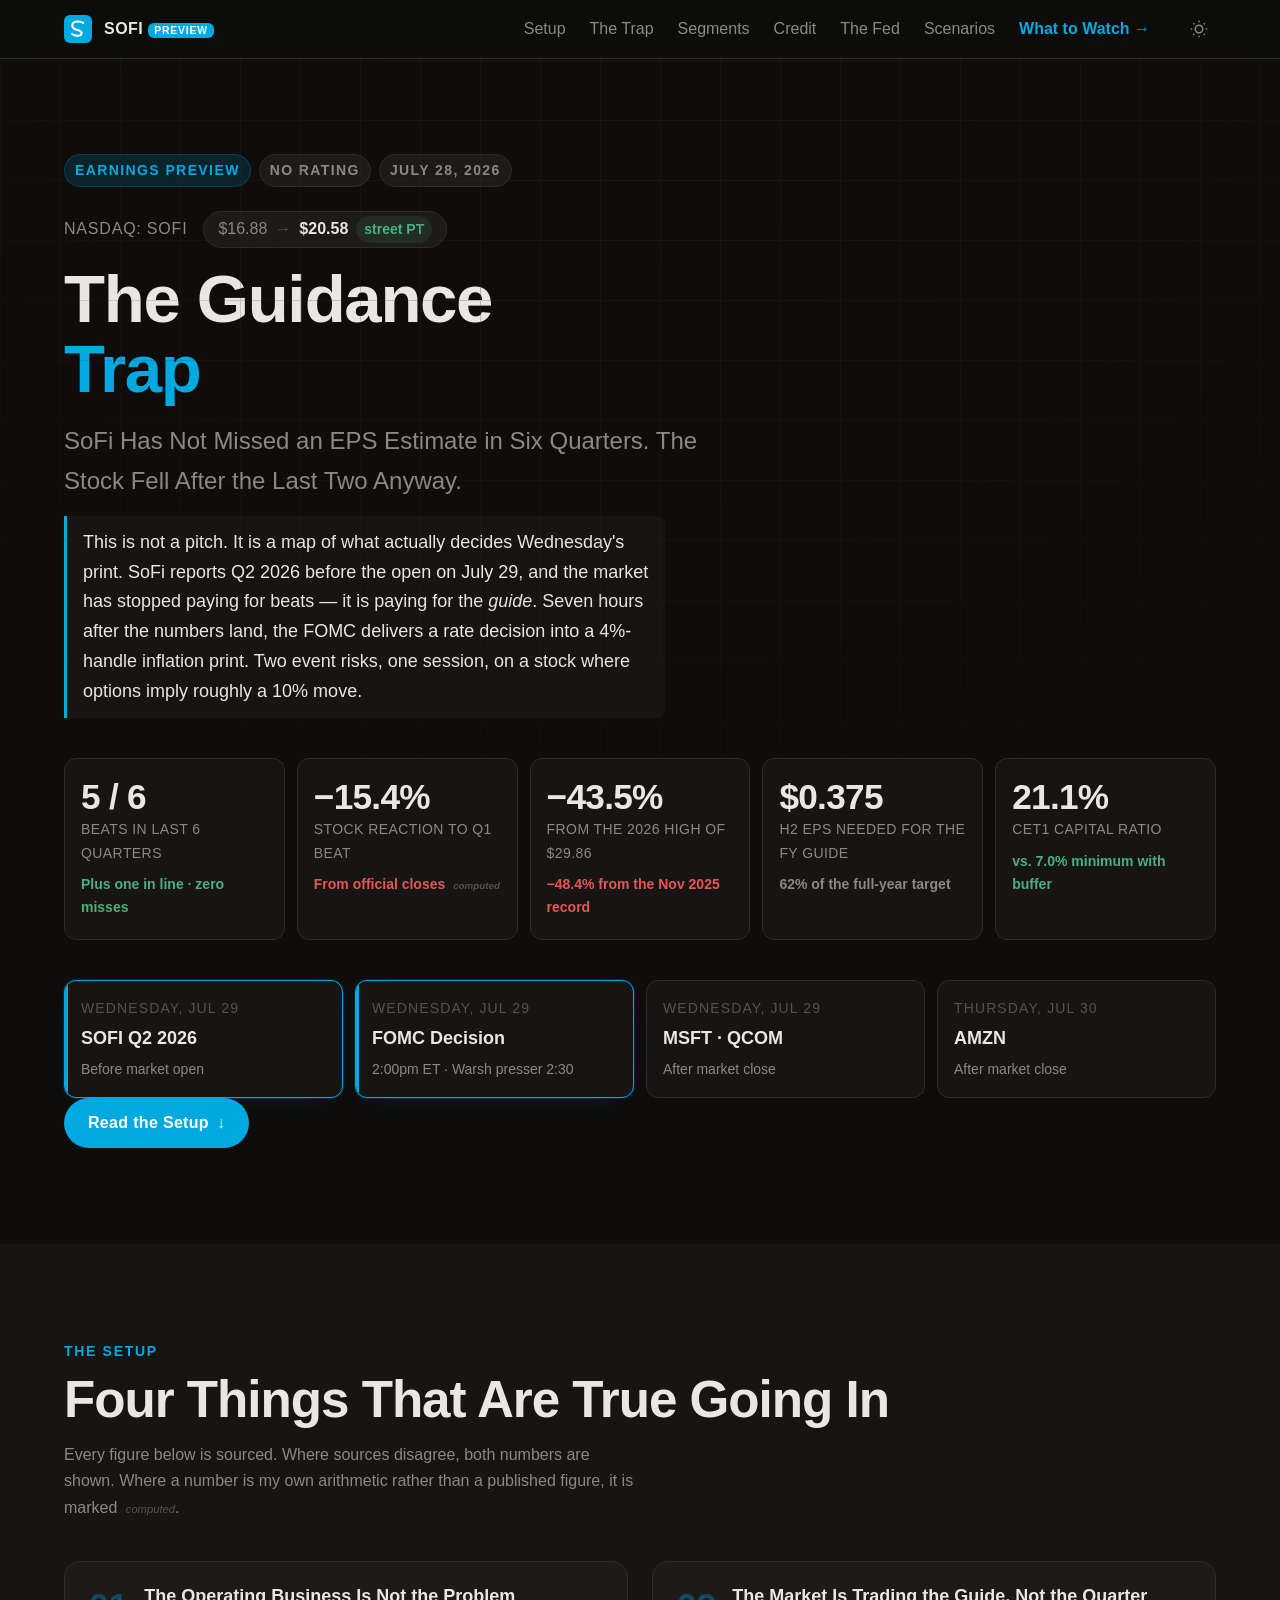
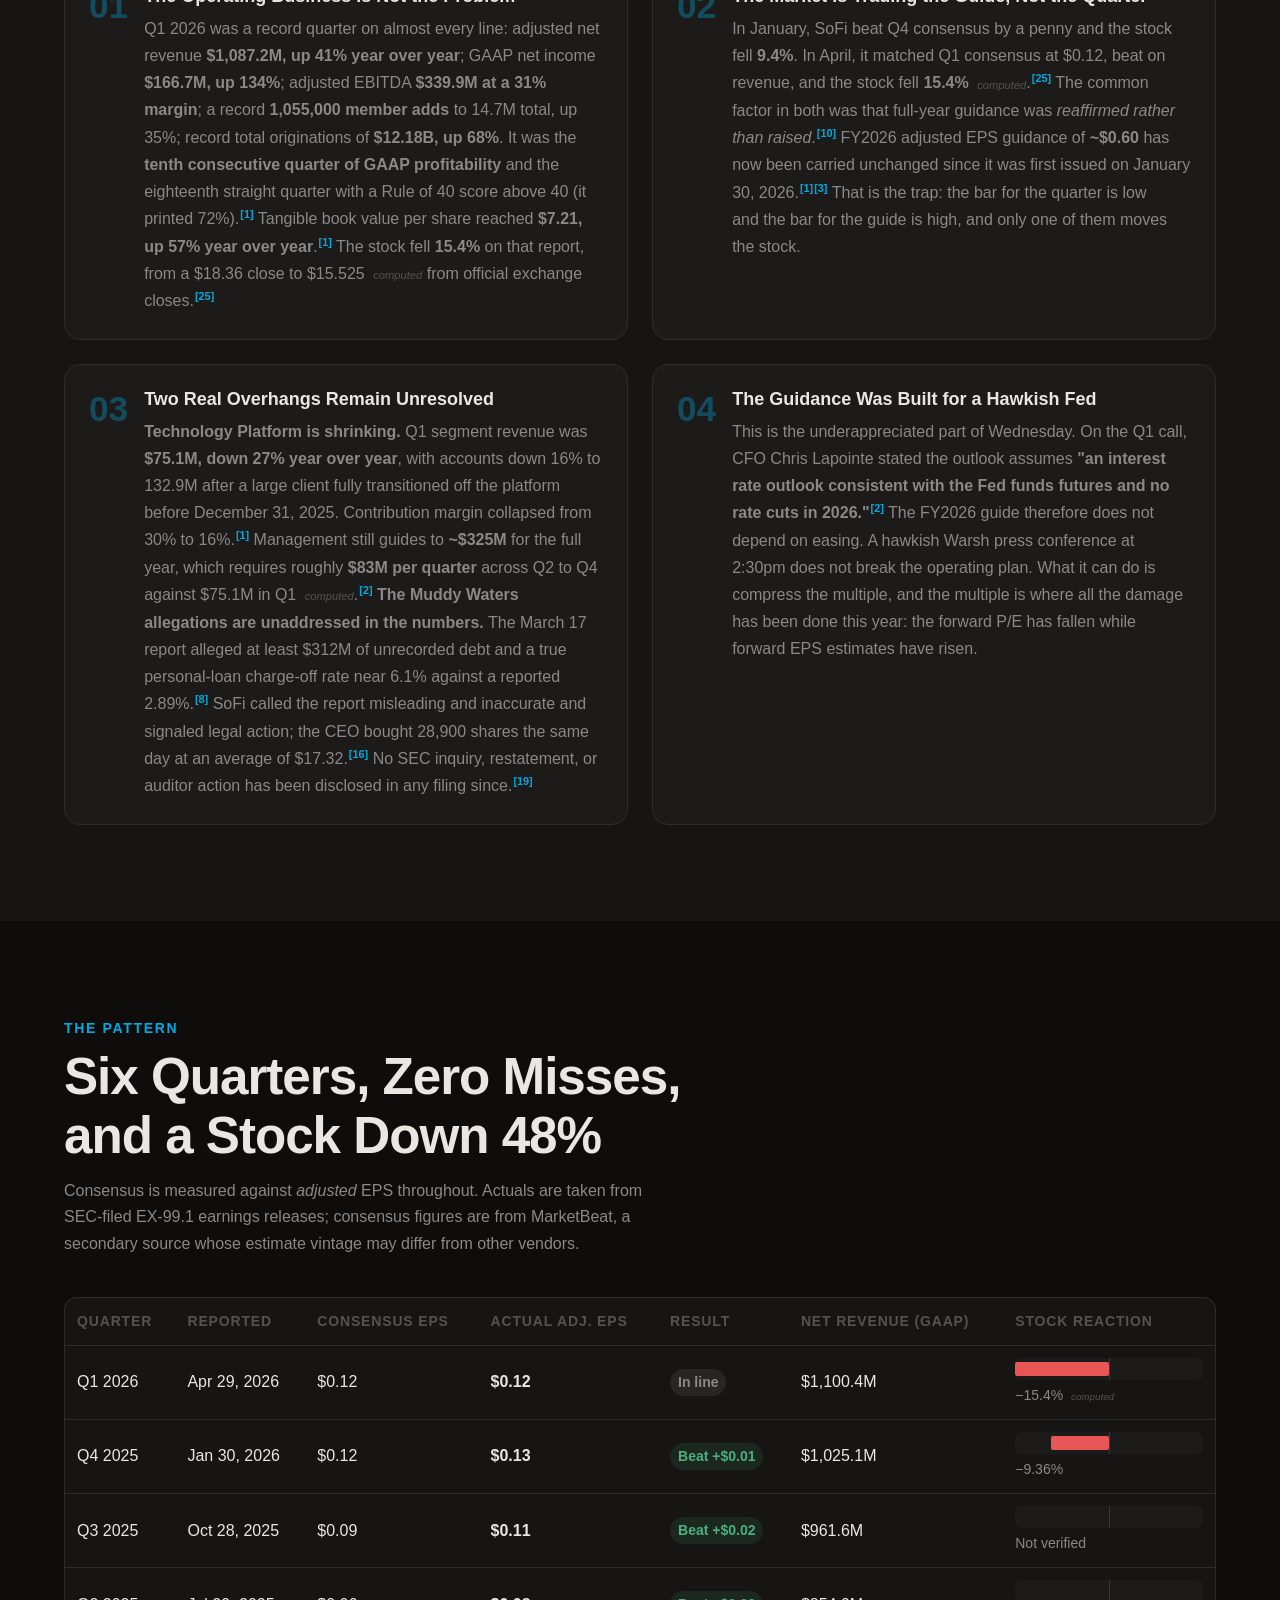
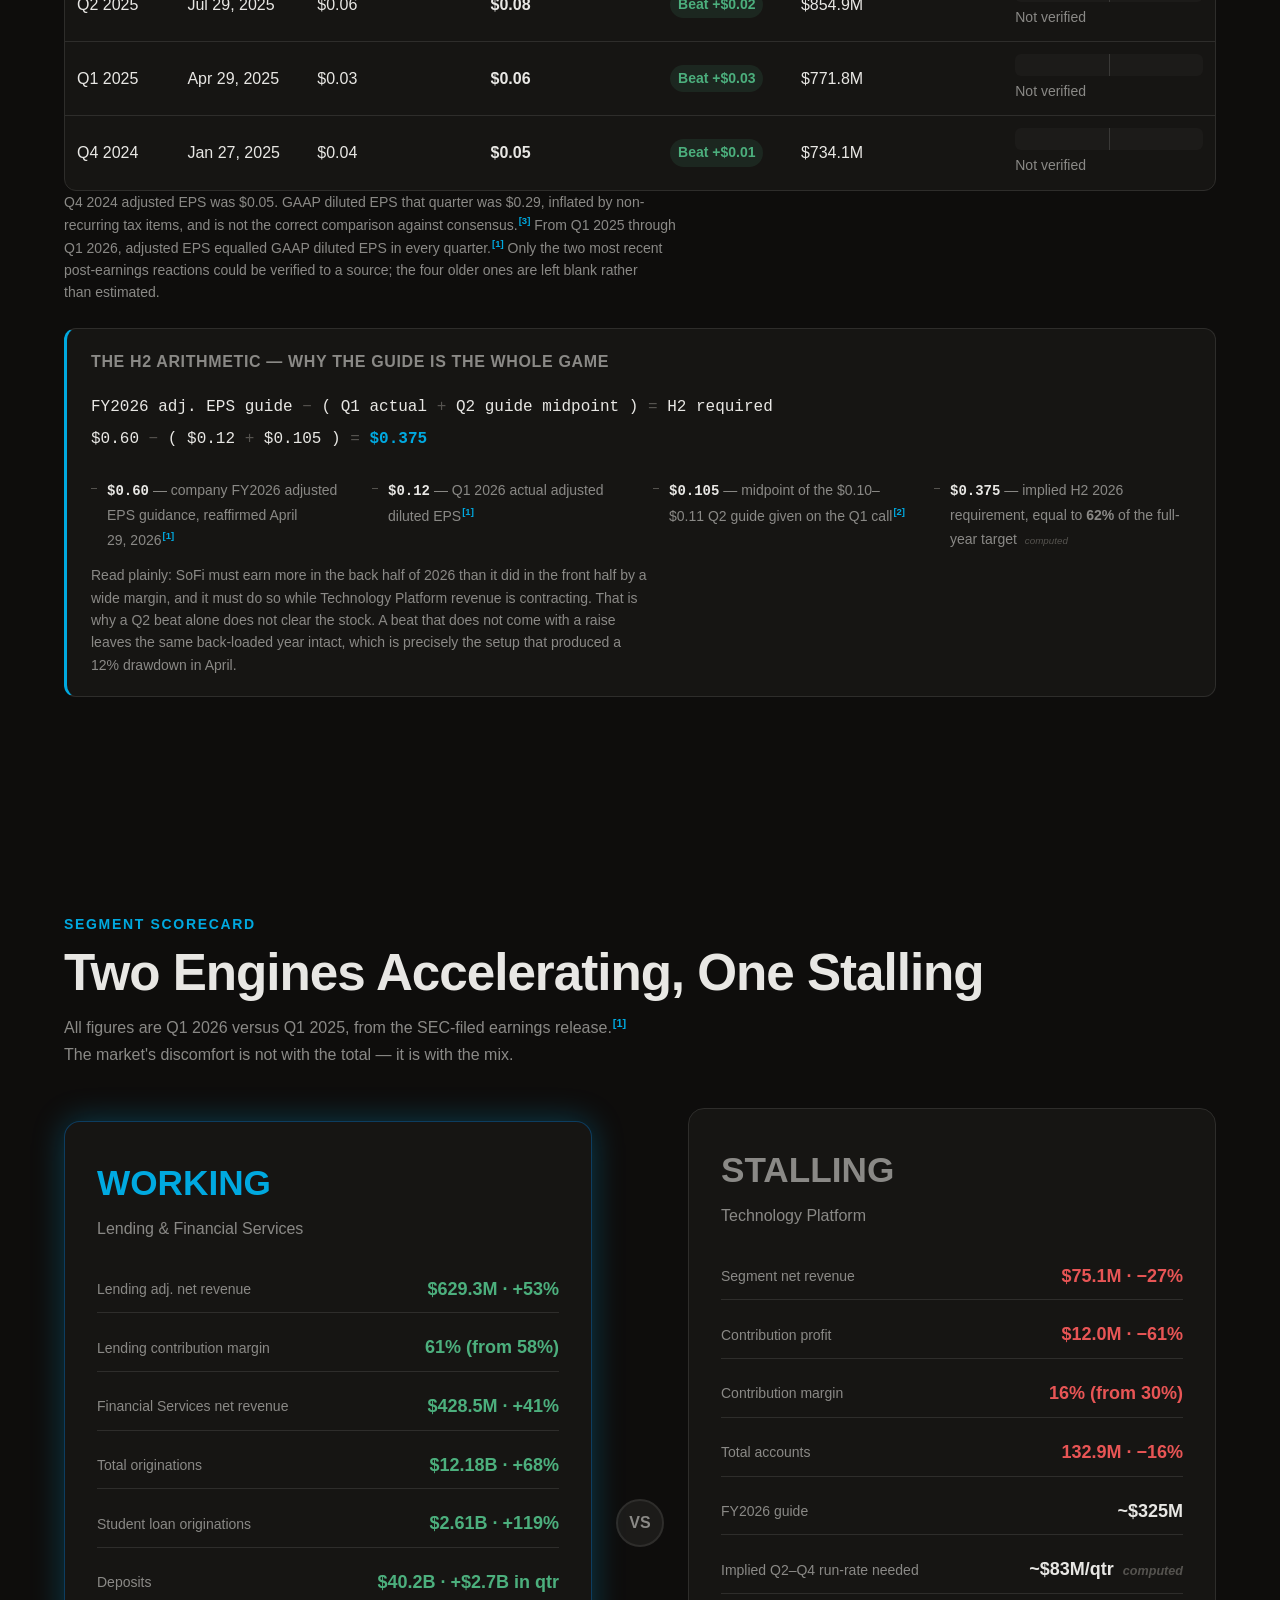
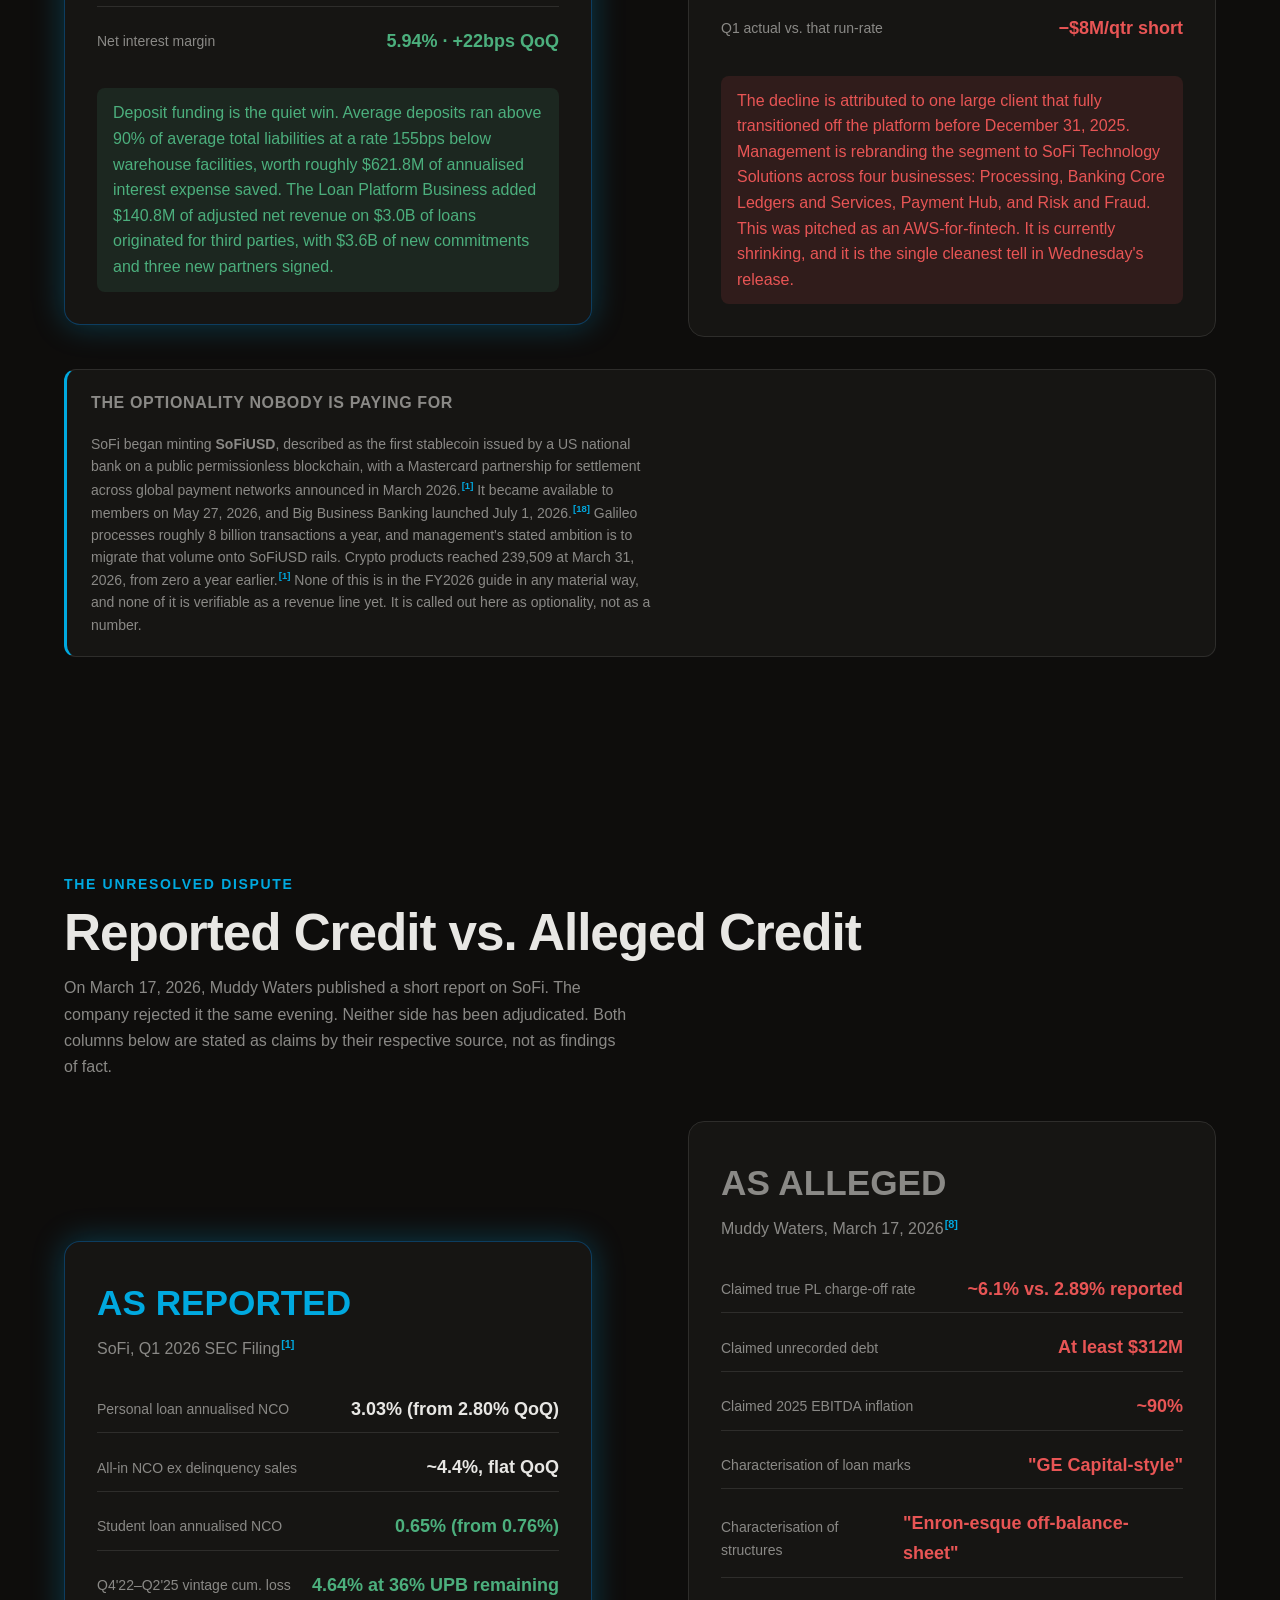
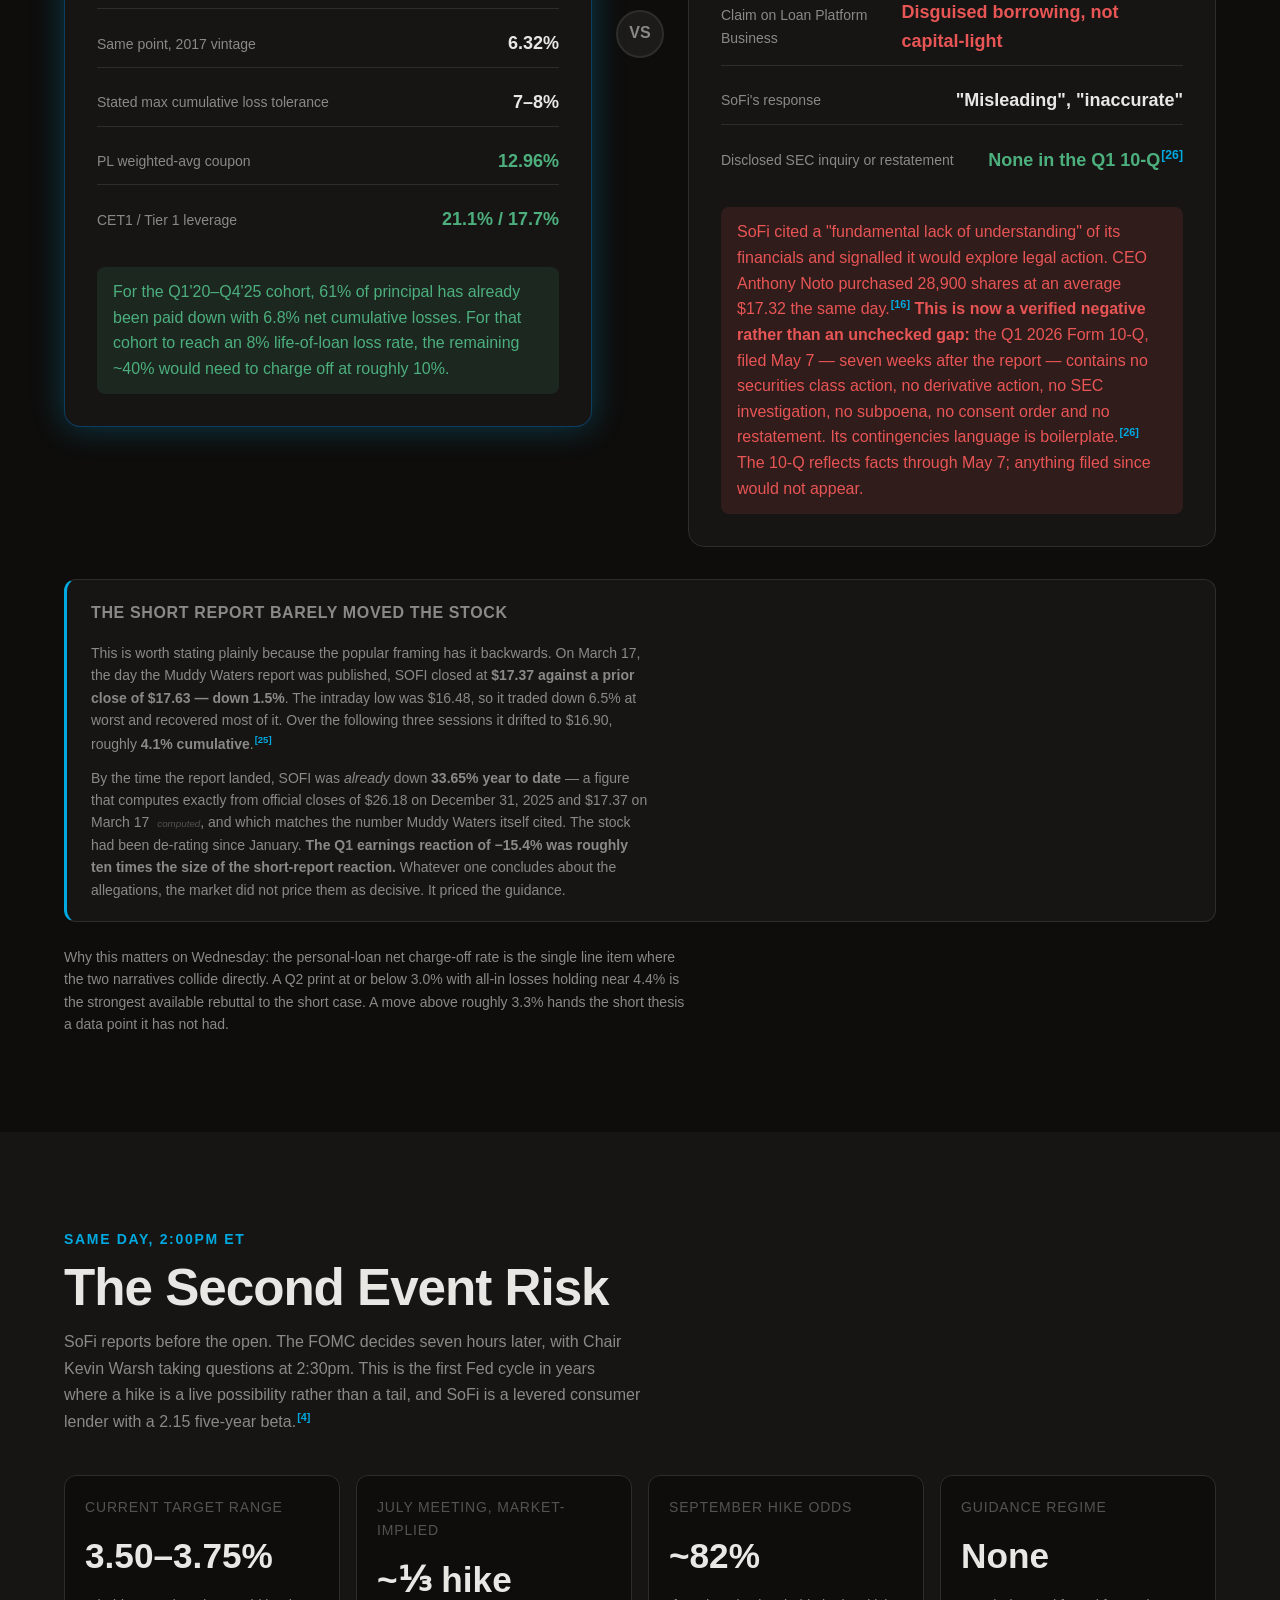
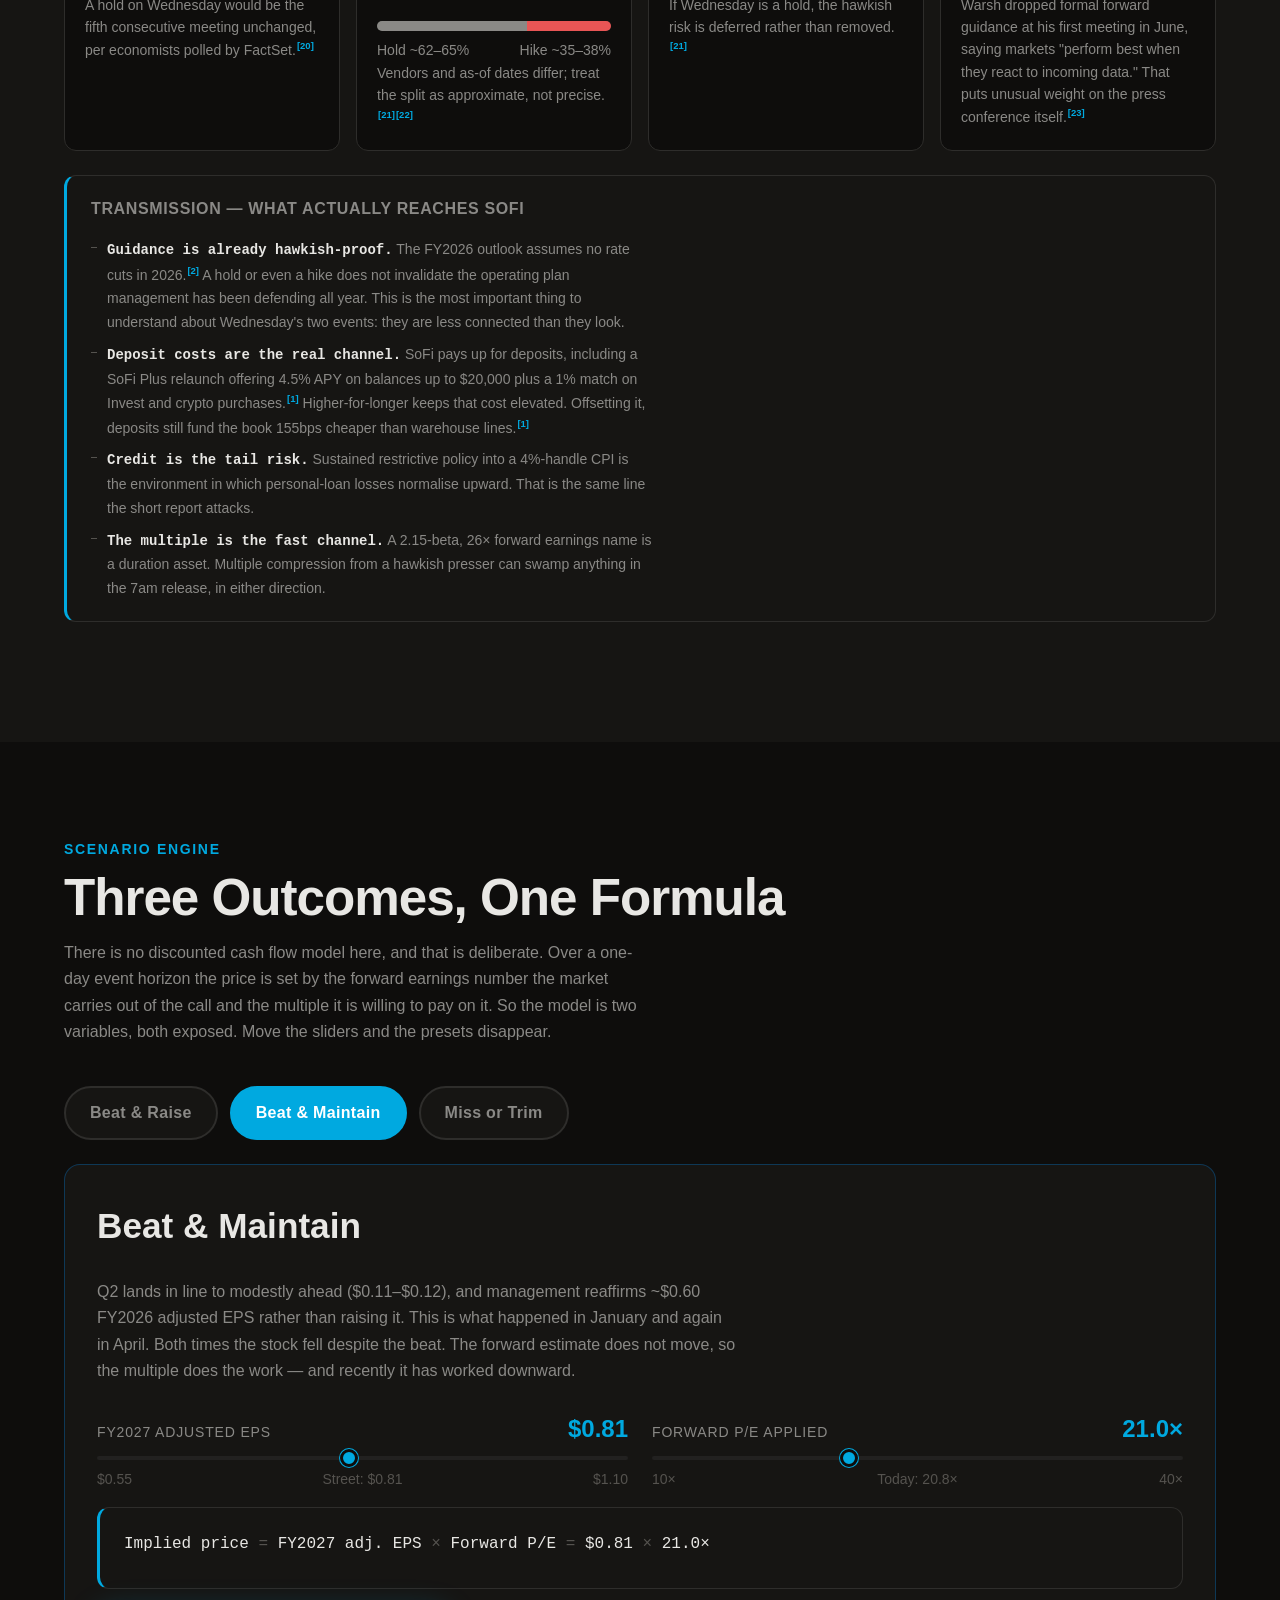
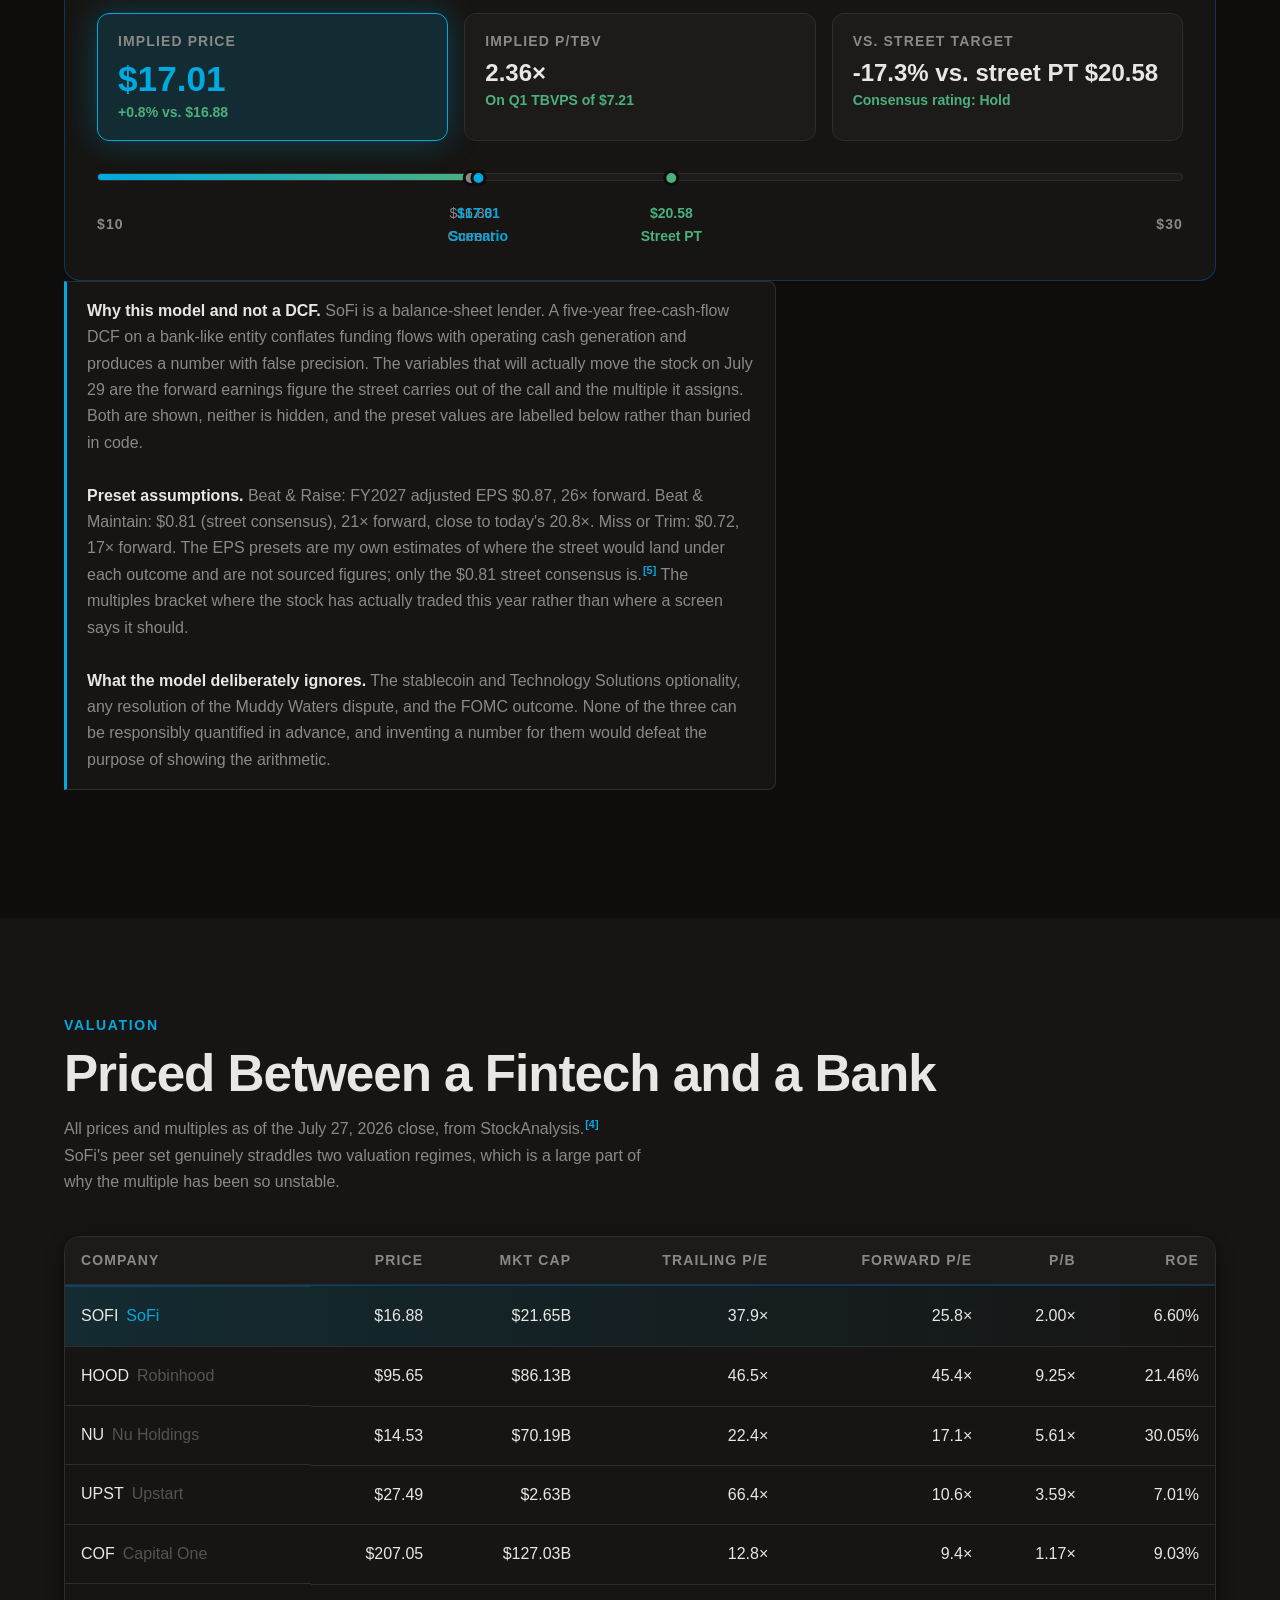
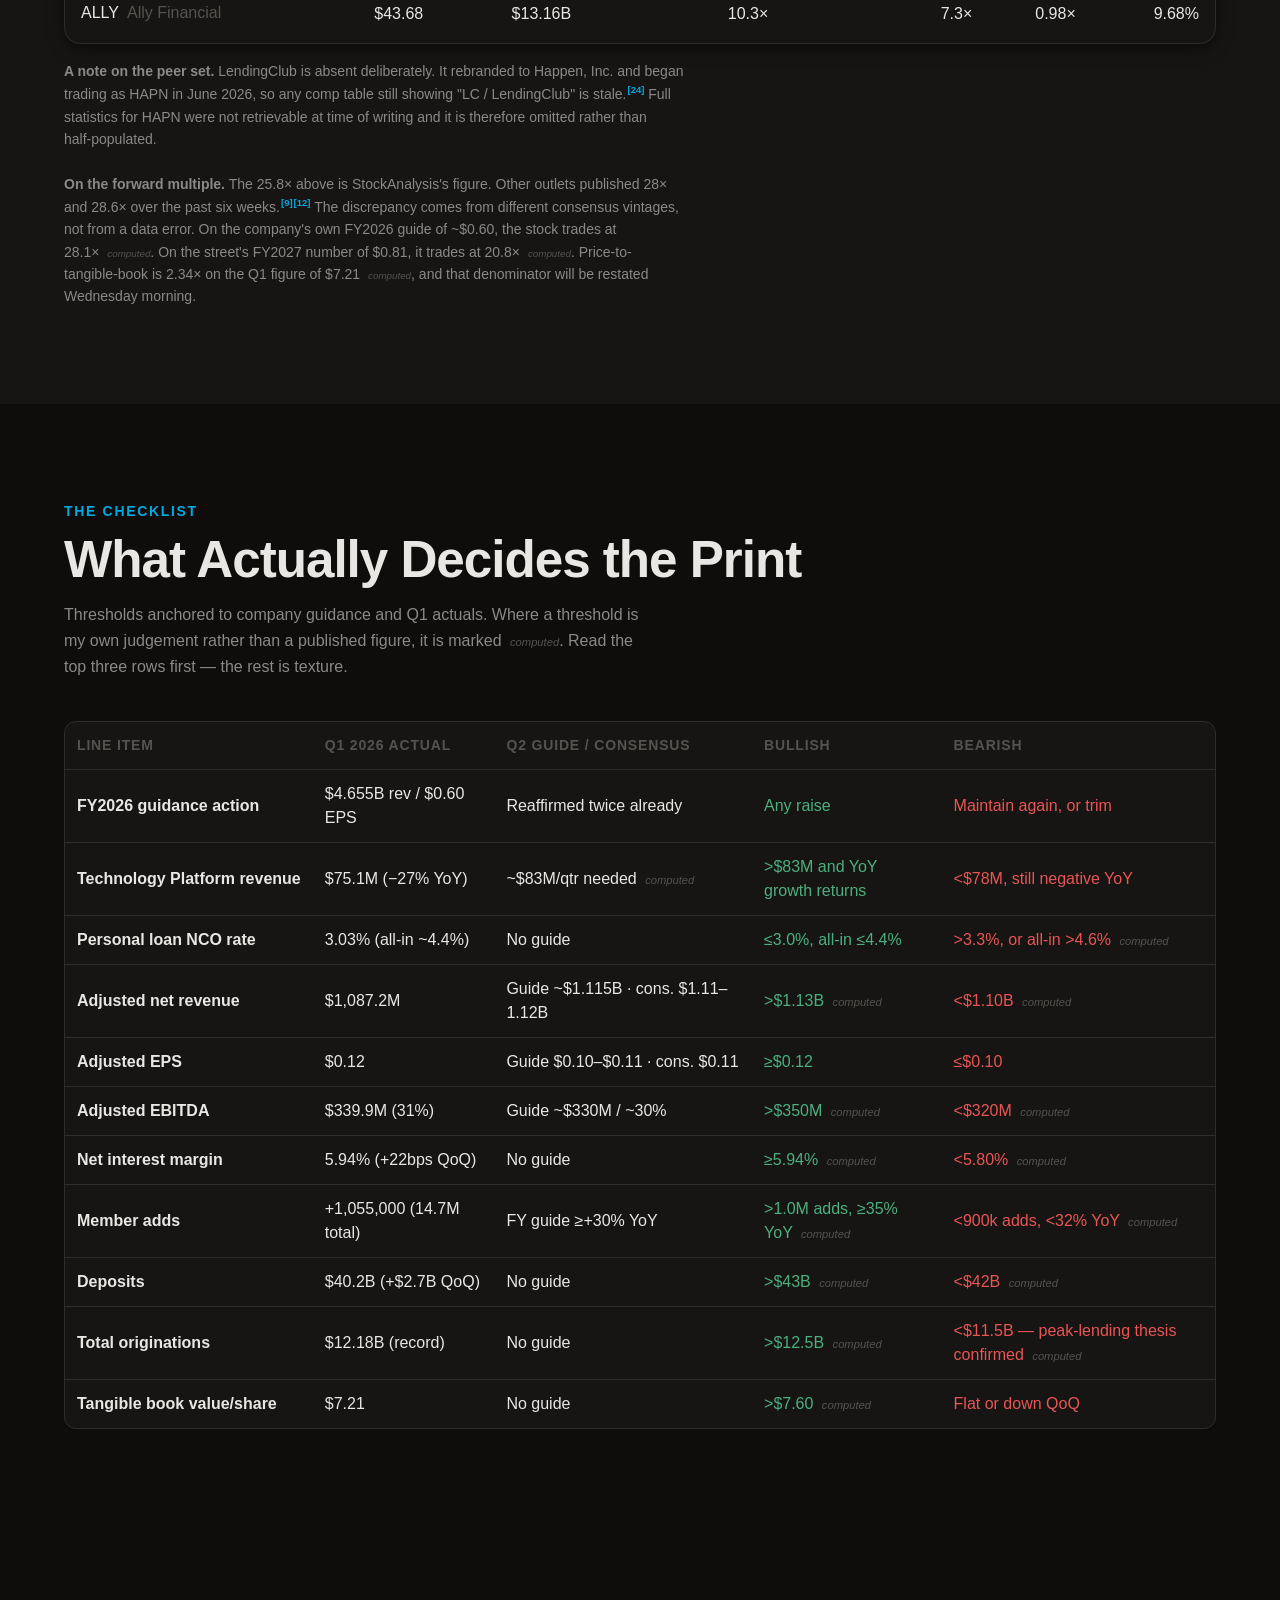
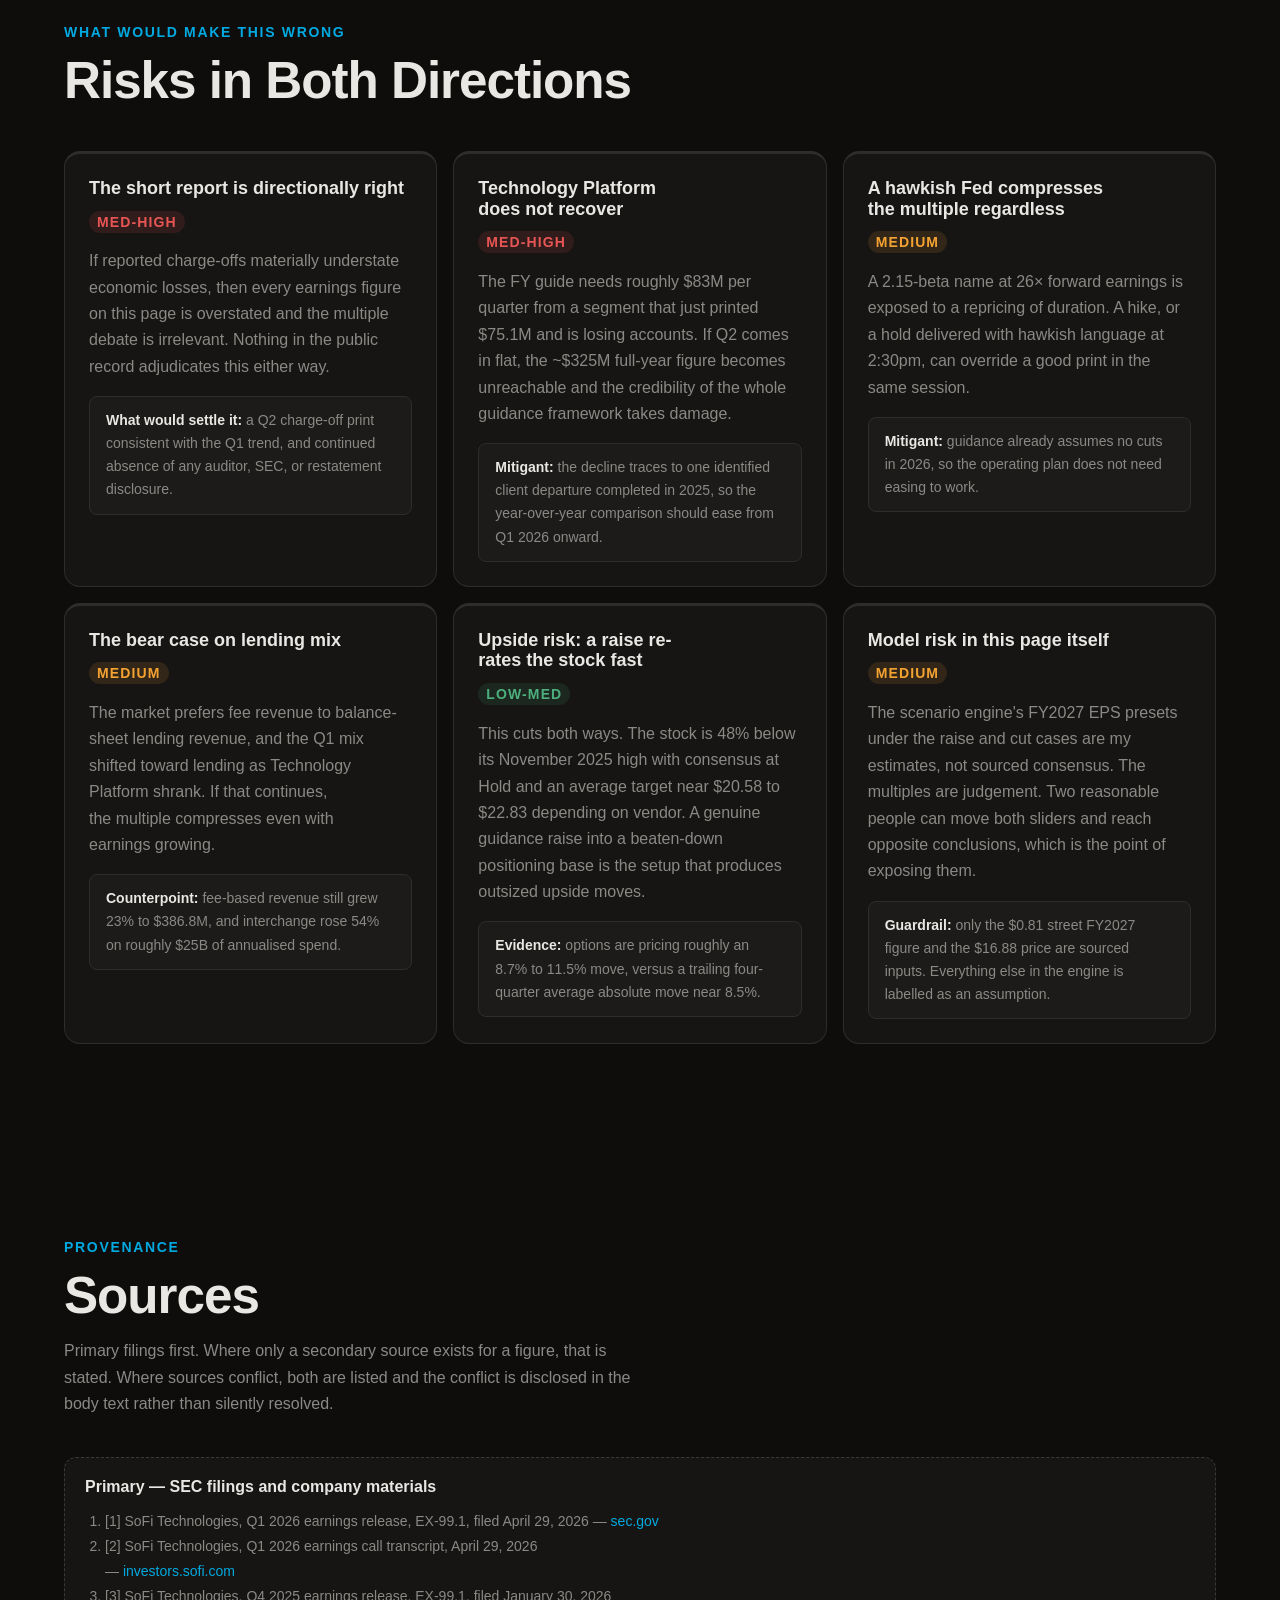
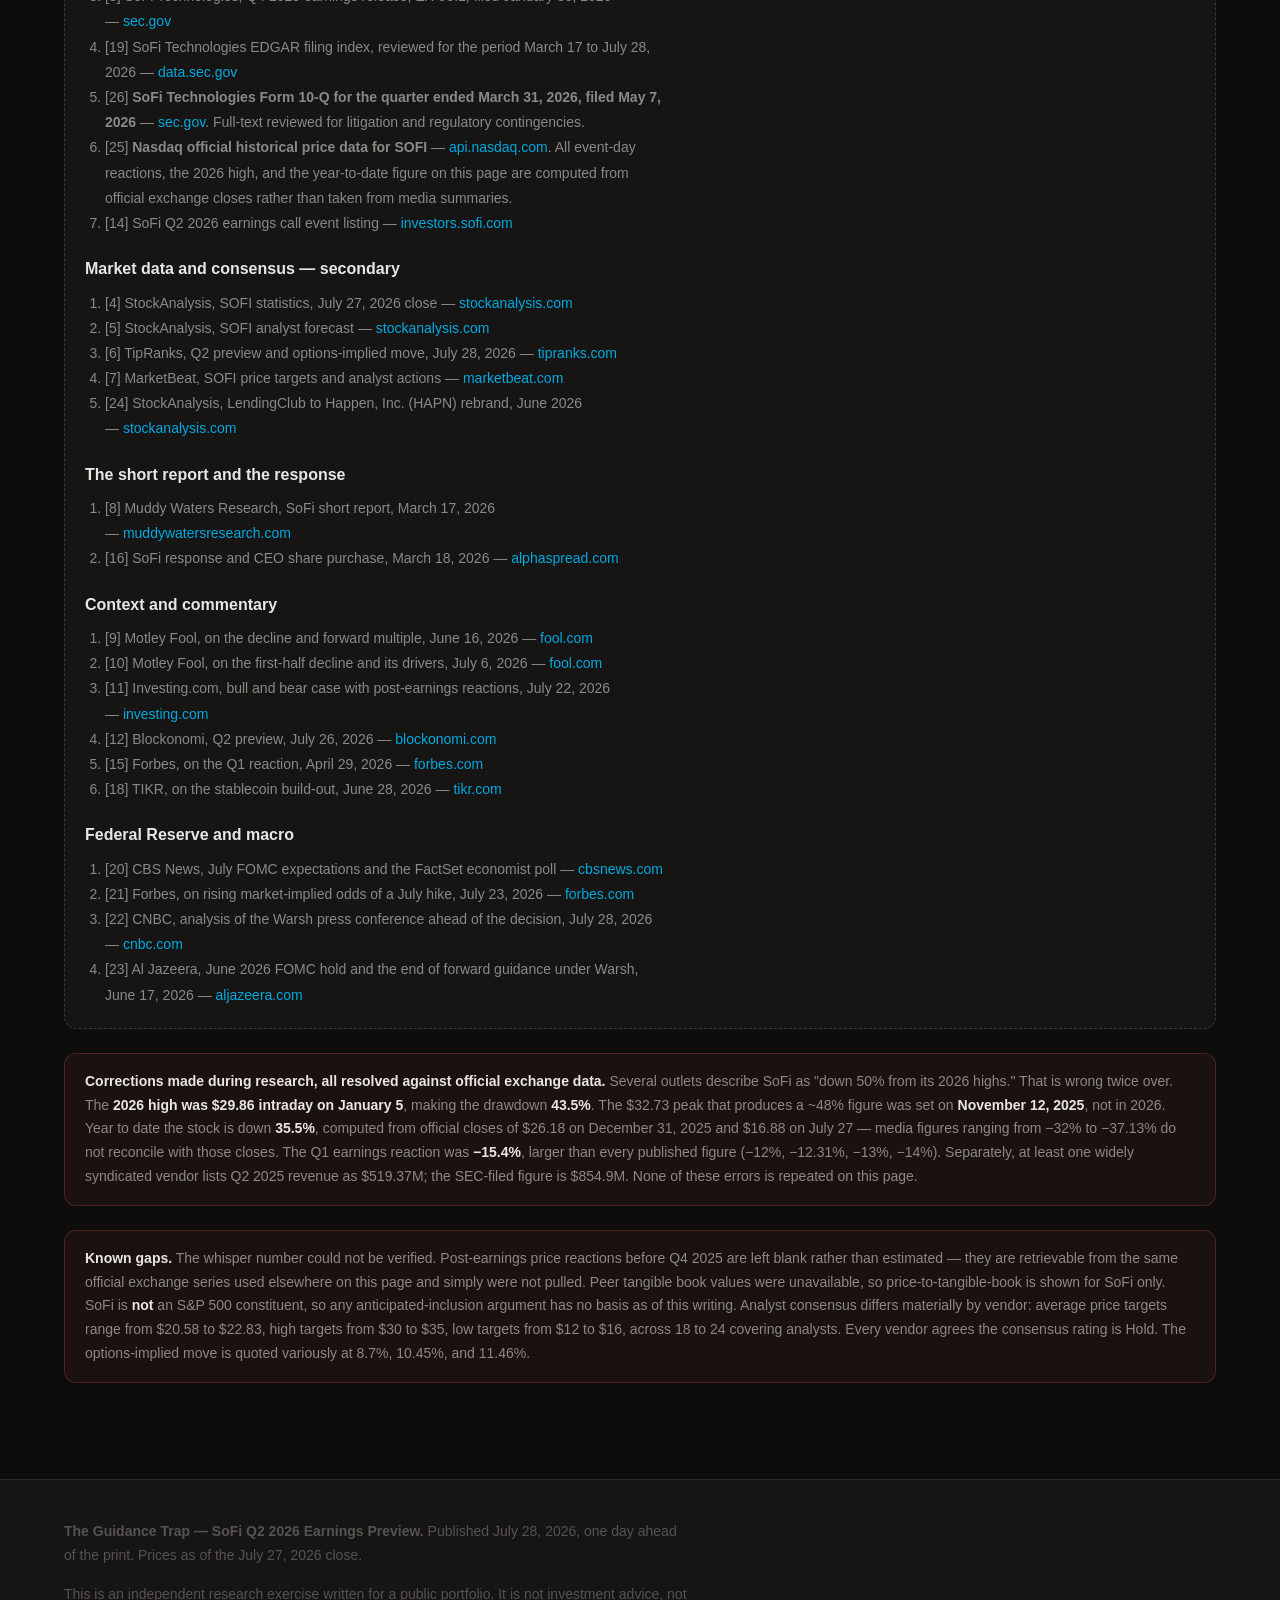
==== commit f01bcc5a: "Correct SOFI figures against official exchange and SEC data Late research returned Nasdaq official c" ====
--- a/web-app/index.html
+++ b/web-app/index.html
@@ -71,14 +71,14 @@
         <div class="kpi-delta kpi-delta-good">Plus one in line · zero misses</div>
       </div>
       <div class="kpi-card">
-        <div class="kpi-value">−12.3%</div>
+        <div class="kpi-value">−15.4%</div>
         <div class="kpi-label">Stock Reaction to Q1 Beat</div>
-        <div class="kpi-delta kpi-delta-bad">After −9.4% on the Q4 beat</div>
+        <div class="kpi-delta kpi-delta-bad">From official closes <span class="computed-flag">computed</span></div>
       </div>
       <div class="kpi-card">
-        <div class="kpi-value">−48%</div>
-        <div class="kpi-label">From Nov 2025 High of $32.73</div>
-        <div class="kpi-delta kpi-delta-bad">Roughly −37% year to date</div>
+        <div class="kpi-value">−43.5%</div>
+        <div class="kpi-label">From the 2026 High of $29.86</div>
+        <div class="kpi-delta kpi-delta-bad">−48.4% from the Nov 2025 record</div>
       </div>
       <div class="kpi-card">
         <div class="kpi-value">$0.375</div>
@@ -135,7 +135,7 @@
         <div class="bullet-number">01</div>
         <div class="bullet-content">
           <h3>The Operating Business Is Not the Problem</h3>
-          <p>Q1 2026 was a record quarter on almost every line: adjusted net revenue <strong>$1,087.2M, up 41% year over year</strong>; GAAP net income <strong>$166.7M, up 134%</strong>; adjusted EBITDA <strong>$339.9M at a 31% margin</strong>; a record <strong>1,055,000 member adds</strong> to 14.7M total, up 35%; record total originations of <strong>$12.18B, up 68%</strong>. It was the <strong>tenth consecutive quarter of GAAP profitability</strong> and the eighteenth straight quarter with a Rule of 40 score above 40 (it printed 72%).<a href="#sources" class="cite">[1]</a> Tangible book value per share reached <strong>$7.21, up 57% year over year</strong>.<a href="#sources" class="cite">[1]</a> The stock fell 12.3% on that report.<a href="#sources" class="cite">[11]</a></p>
+          <p>Q1 2026 was a record quarter on almost every line: adjusted net revenue <strong>$1,087.2M, up 41% year over year</strong>; GAAP net income <strong>$166.7M, up 134%</strong>; adjusted EBITDA <strong>$339.9M at a 31% margin</strong>; a record <strong>1,055,000 member adds</strong> to 14.7M total, up 35%; record total originations of <strong>$12.18B, up 68%</strong>. It was the <strong>tenth consecutive quarter of GAAP profitability</strong> and the eighteenth straight quarter with a Rule of 40 score above 40 (it printed 72%).<a href="#sources" class="cite">[1]</a> Tangible book value per share reached <strong>$7.21, up 57% year over year</strong>.<a href="#sources" class="cite">[1]</a> The stock fell <strong>15.4%</strong> on that report, from a $18.36 close to $15.525 <span class="computed-flag">computed</span> from official exchange closes.<a href="#sources" class="cite">[25]</a></p>
         </div>
       </div>
 
@@ -143,7 +143,7 @@
         <div class="bullet-number">02</div>
         <div class="bullet-content">
           <h3>The Market Is Trading the Guide, Not the Quarter</h3>
-          <p>In January, SoFi beat Q4 consensus by a penny and the stock fell <strong>9.4%</strong>. In April, it matched Q1 consensus at $0.12, beat on revenue, and the stock fell <strong>12.3%</strong>.<a href="#sources" class="cite">[11]</a> The common factor in both was that full-year guidance was <em>reaffirmed rather than raised</em>.<a href="#sources" class="cite">[10]</a> FY2026 adjusted EPS guidance of <strong>~$0.60</strong> has now been carried unchanged since it was first issued on January 30, 2026.<a href="#sources" class="cite">[1]</a><a href="#sources" class="cite">[3]</a> That is the trap: the bar for the quarter is low and the bar for the guide is high, and only one of them moves the stock.</p>
+          <p>In January, SoFi beat Q4 consensus by a penny and the stock fell <strong>9.4%</strong>. In April, it matched Q1 consensus at $0.12, beat on revenue, and the stock fell <strong>15.4%</strong> <span class="computed-flag">computed</span>.<a href="#sources" class="cite">[25]</a> The common factor in both was that full-year guidance was <em>reaffirmed rather than raised</em>.<a href="#sources" class="cite">[10]</a> FY2026 adjusted EPS guidance of <strong>~$0.60</strong> has now been carried unchanged since it was first issued on January 30, 2026.<a href="#sources" class="cite">[1]</a><a href="#sources" class="cite">[3]</a> That is the trap: the bar for the quarter is low and the bar for the guide is high, and only one of them moves the stock.</p>
         </div>
       </div>
 
@@ -196,7 +196,7 @@
             <td>Q1 2026</td><td>Apr 29, 2026</td><td>$0.12</td><td><strong>$0.12</strong></td>
             <td><span class="beat-pill beat-pill--inline">In line</span></td>
             <td>$1,100.4M</td>
-            <td class="reaction-cell"><div class="reaction-track" data-move="-12.31"></div><span class="reaction-value">−12.31%</span></td>
+            <td class="reaction-cell"><div class="reaction-track" data-move="-15.4"></div><span class="reaction-value">−15.4% <span class="computed-flag">computed</span></span></td>
           </tr>
           <tr>
             <td>Q4 2025</td><td>Jan 30, 2026</td><td>$0.12</td><td><strong>$0.13</strong></td>
@@ -443,13 +443,19 @@
           </div>
           <div class="versus-metric">
             <span class="versus-metric-label">Disclosed SEC inquiry or restatement</span>
-            <span class="versus-metric-value versus-good">None found in any filing<a href="#sources" class="cite">[19]</a></span>
+            <span class="versus-metric-value versus-good">None in the Q1 10-Q<a href="#sources" class="cite">[26]</a></span>
           </div>
         </div>
         <div class="versus-verdict versus-verdict-crwd">
-          SoFi cited a "fundamental lack of understanding" of its financials and signalled it would explore legal action. CEO Anthony Noto purchased 28,900 shares at an average $17.32 the same day.<a href="#sources" class="cite">[16]</a> A review of SoFi's EDGAR filings between March 17 and July 28, 2026 found no 8-K disclosing an investigation or accounting issue. Absence of a filing is not proof that none exists.
-        </div>
-      </div>
+          SoFi cited a "fundamental lack of understanding" of its financials and signalled it would explore legal action. CEO Anthony Noto purchased 28,900 shares at an average $17.32 the same day.<a href="#sources" class="cite">[16]</a> <strong>This is now a verified negative rather than an unchecked gap:</strong> the Q1 2026 Form 10-Q, filed May 7 — seven weeks after the report — contains no securities class action, no derivative action, no SEC investigation, no subpoena, no consent order and no restatement. Its contingencies language is boilerplate.<a href="#sources" class="cite">[26]</a> The 10-Q reflects facts through May 7; anything filed since would not appear.
+        </div>
+      </div>
+    </div>
+
+    <div class="math-box">
+      <div class="math-box-title">The Short Report Barely Moved the Stock</div>
+      <p class="formula-note" style="margin-top:0">This is worth stating plainly because the popular framing has it backwards. On March 17, the day the Muddy Waters report was published, SOFI closed at <strong>$17.37 against a prior close of $17.63 — down 1.5%</strong>. The intraday low was $16.48, so it traded down 6.5% at worst and recovered most of it. Over the following three sessions it drifted to $16.90, roughly <strong>4.1% cumulative</strong>.<a href="#sources" class="cite">[25]</a></p>
+      <p class="formula-note">By the time the report landed, SOFI was <em>already</em> down <strong>33.65% year to date</strong> — a figure that computes exactly from official closes of $26.18 on December 31, 2025 and $17.37 on March 17 <span class="computed-flag">computed</span>, and which matches the number Muddy Waters itself cited. The stock had been de-rating since January. <strong>The Q1 earnings reaction of −15.4% was roughly ten times the size of the short-report reaction.</strong> Whatever one concludes about the allegations, the market did not price them as decisive. It priced the guidance.</p>
     </div>
 
     <p class="comps-footnote">Why this matters on Wednesday: the personal-loan net charge-off rate is the single line item where the two narratives collide directly. A Q2 print at or below 3.0% with all-in losses holding near 4.4% is the strongest available rebuttal to the short case. A move above roughly 3.3% hands the short thesis a data point it has not had.</p>
@@ -849,6 +855,8 @@
         <li>[2] SoFi Technologies, Q1 2026 earnings call transcript, April 29, 2026 — <a href="https://s27.q4cdn.com/749715820/files/doc_financials/2026/q1/SoFi-Q1-2026-Transcript-docx.pdf">investors.sofi.com</a></li>
         <li>[3] SoFi Technologies, Q4 2025 earnings release, EX-99.1, filed January 30, 2026 — <a href="https://www.sec.gov/Archives/edgar/data/1818874/000181887426000008/a2025q4earningsrelease.htm">sec.gov</a></li>
         <li>[19] SoFi Technologies EDGAR filing index, reviewed for the period March 17 to July 28, 2026 — <a href="https://data.sec.gov/submissions/CIK0001818874.json">data.sec.gov</a></li>
+        <li>[26] <strong>SoFi Technologies Form 10-Q for the quarter ended March 31, 2026, filed May 7, 2026</strong> — <a href="https://www.sec.gov/Archives/edgar/data/1818874/000181887426000037/sofi-20260331.htm">sec.gov</a>. Full-text reviewed for litigation and regulatory contingencies.</li>
+        <li>[25] <strong>Nasdaq official historical price data for SOFI</strong> — <a href="https://api.nasdaq.com/api/quote/SOFI/historical?assetclass=stocks">api.nasdaq.com</a>. All event-day reactions, the 2026 high, and the year-to-date figure on this page are computed from official exchange closes rather than taken from media summaries.</li>
         <li>[14] SoFi Q2 2026 earnings call event listing — <a href="https://investors.sofi.com/events-and-presentations/event-details/2026/SoFi-Q2-2026-Earnings-Conference-Call/default.aspx">investors.sofi.com</a></li>
       </ol>
 
@@ -887,11 +895,11 @@
     </div>
 
     <div class="disclosure-banner">
-      <strong>Corrections made during research.</strong> Several outlets have described SoFi as "down 50% from its 2026 highs." That framing is wrong. The $32.73 peak was set in November 2025, not in 2026. The correct statement is that the stock is down roughly 48% from its November 2025 record and roughly 37% year to date. Separately, at least one widely syndicated data vendor lists Q2 2025 revenue as $519.37M; the SEC-filed figure is $854.9M. Neither error is repeated on this page.
+      <strong>Corrections made during research, all resolved against official exchange data.</strong> Several outlets describe SoFi as "down 50% from its 2026 highs." That is wrong twice over. The <strong>2026 high was $29.86 intraday on January 5</strong>, making the drawdown <strong>43.5%</strong>. The $32.73 peak that produces a ~48% figure was set on <strong>November 12, 2025</strong>, not in 2026. Year to date the stock is down <strong>35.5%</strong>, computed from official closes of $26.18 on December 31, 2025 and $16.88 on July 27 — media figures ranging from −32% to −37.13% do not reconcile with those closes. The Q1 earnings reaction was <strong>−15.4%</strong>, larger than every published figure (−12%, −12.31%, −13%, −14%). Separately, at least one widely syndicated vendor lists Q2 2025 revenue as $519.37M; the SEC-filed figure is $854.9M. None of these errors is repeated on this page.
     </div>
 
     <div class="disclosure-banner">
-      <strong>Known gaps.</strong> The whisper number could not be verified. Post-earnings price reactions before Q4 2025 could not be sourced and are left blank. Peer tangible book values were unavailable, so price-to-tangible-book is shown for SoFi only. Analyst consensus differs materially by vendor: average price targets range from $20.58 to $22.83, high targets from $30 to $35, low targets from $12 to $16, across 18 to 24 covering analysts. Every vendor agrees the consensus rating is Hold. The options-implied move is quoted variously at 8.7%, 10.45%, and 11.46%.
+      <strong>Known gaps.</strong> The whisper number could not be verified. Post-earnings price reactions before Q4 2025 are left blank rather than estimated — they are retrievable from the same official exchange series used elsewhere on this page and simply were not pulled. Peer tangible book values were unavailable, so price-to-tangible-book is shown for SoFi only. SoFi is <strong>not</strong> an S&amp;P 500 constituent, so any anticipated-inclusion argument has no basis as of this writing. Analyst consensus differs materially by vendor: average price targets range from $20.58 to $22.83, high targets from $30 to $35, low targets from $12 to $16, across 18 to 24 covering analysts. Every vendor agrees the consensus rating is Hold. The options-implied move is quoted variously at 8.7%, 10.45%, and 11.46%.
     </div>
   </div>
 </section>
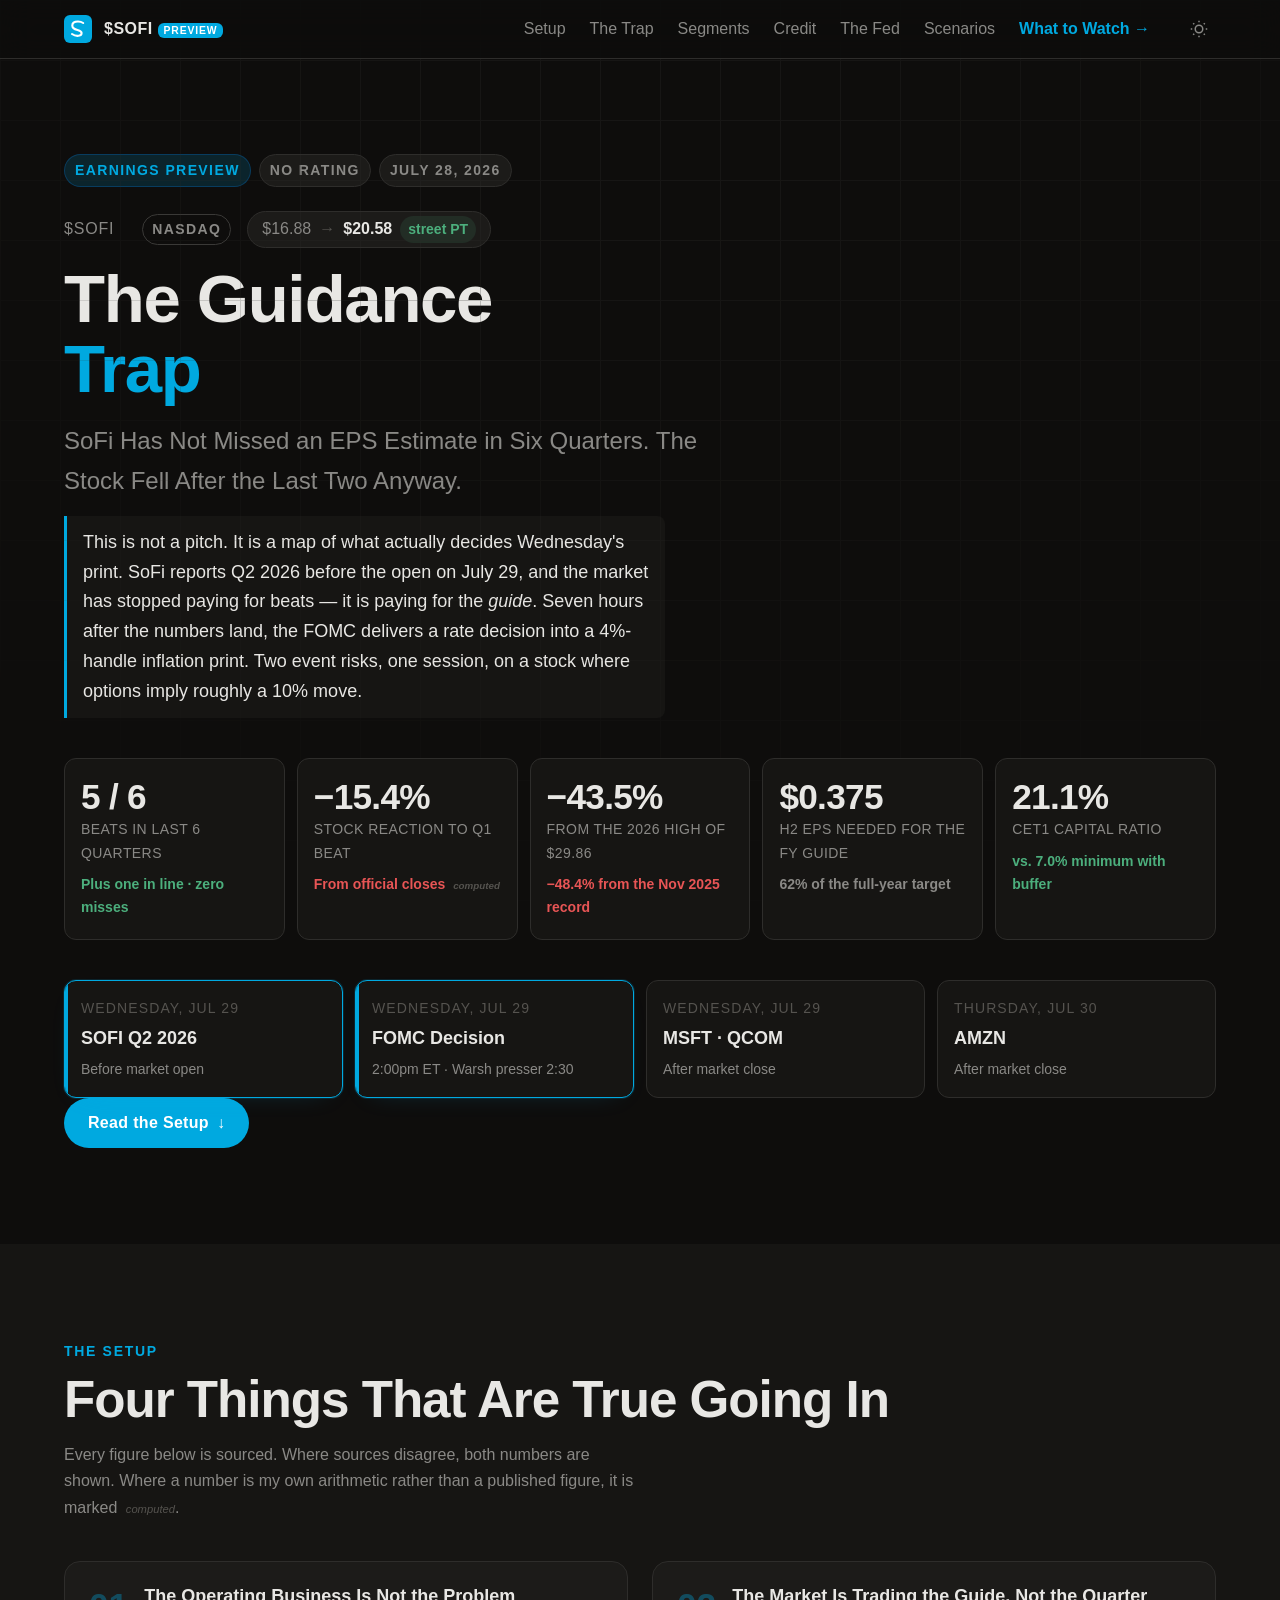
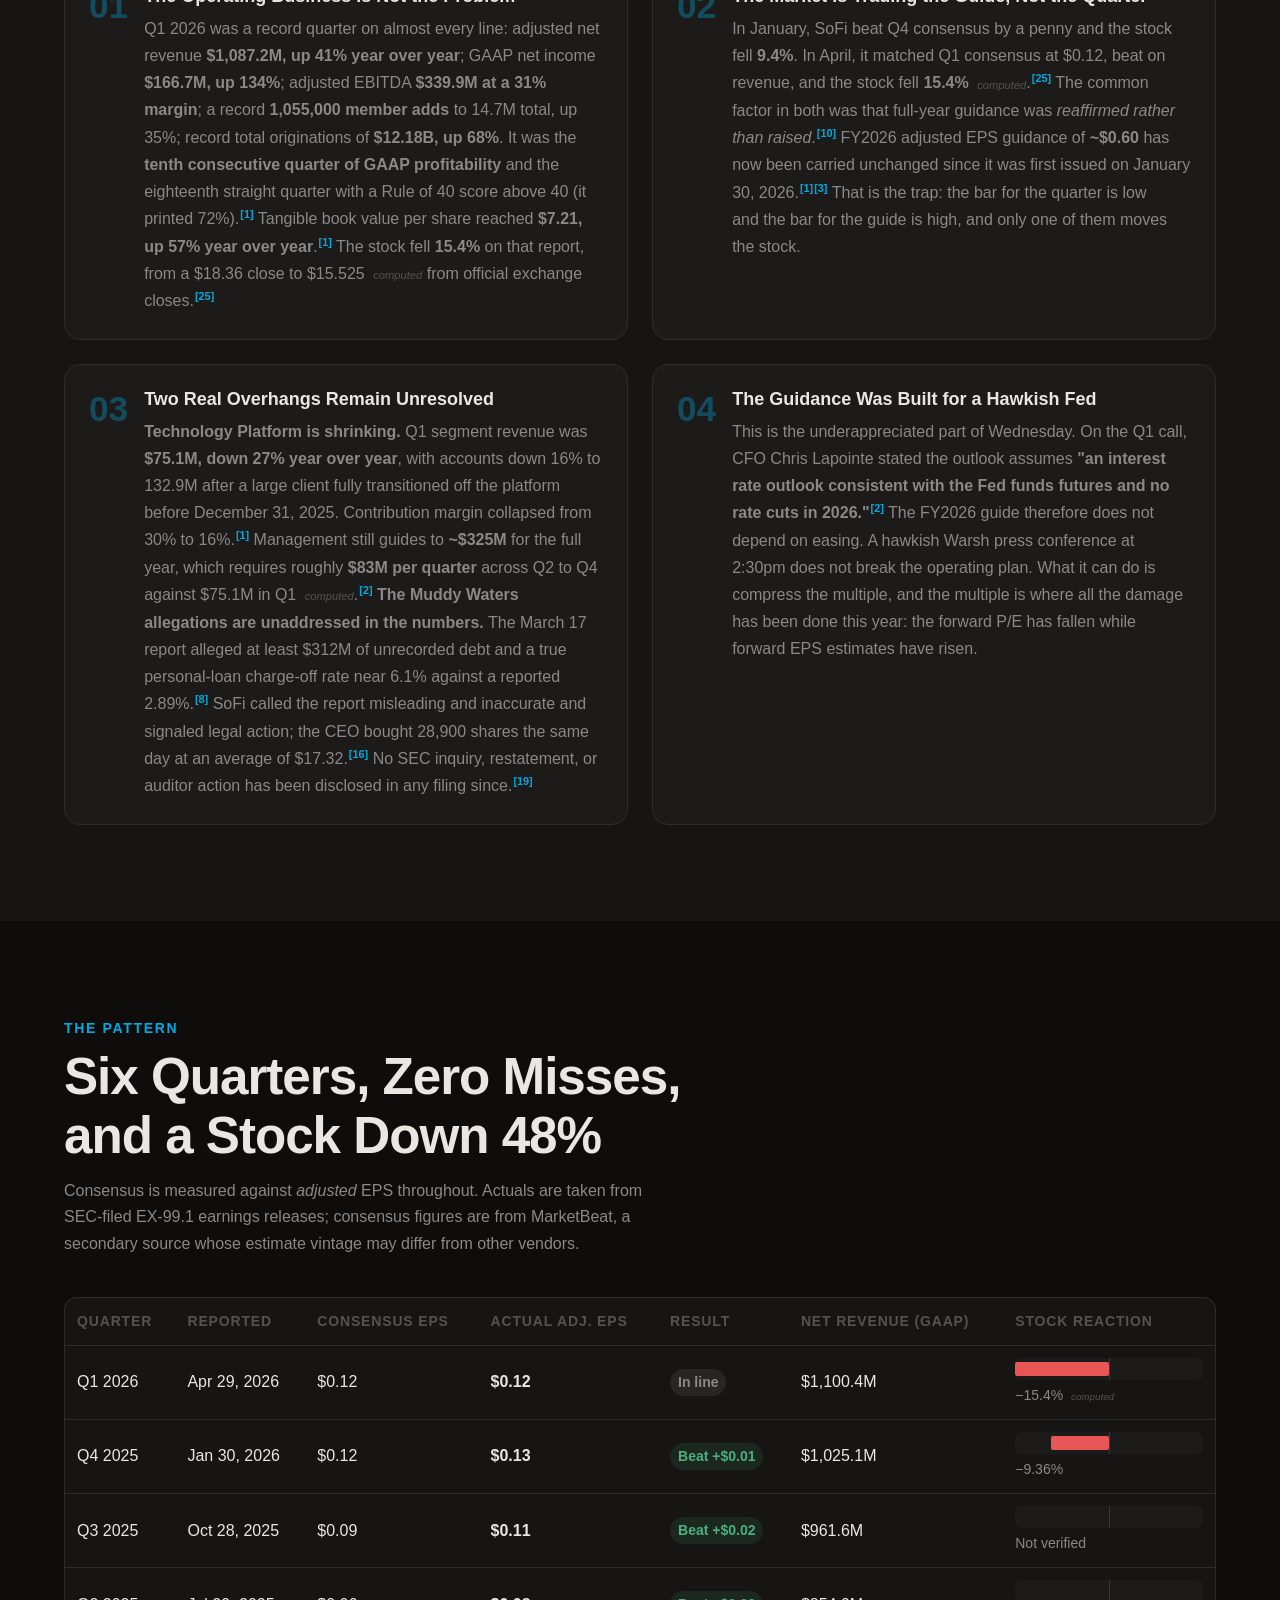
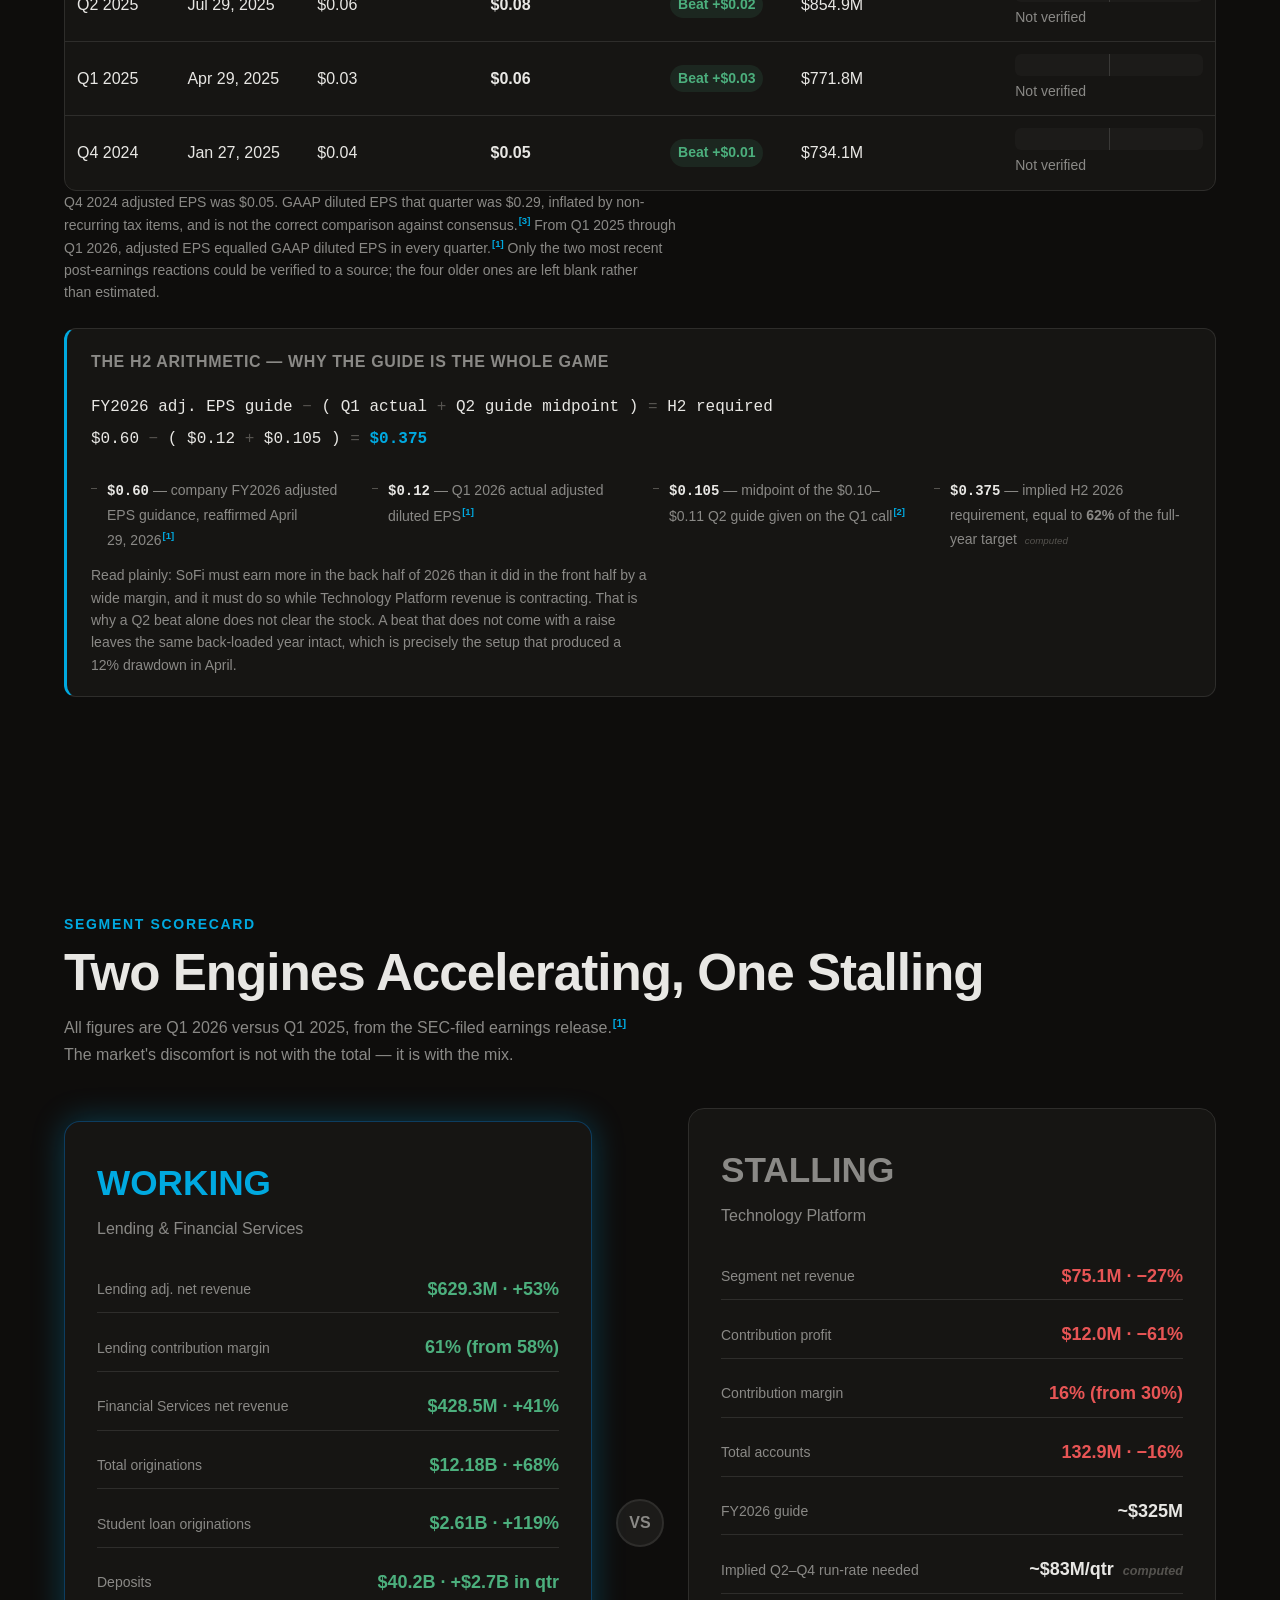
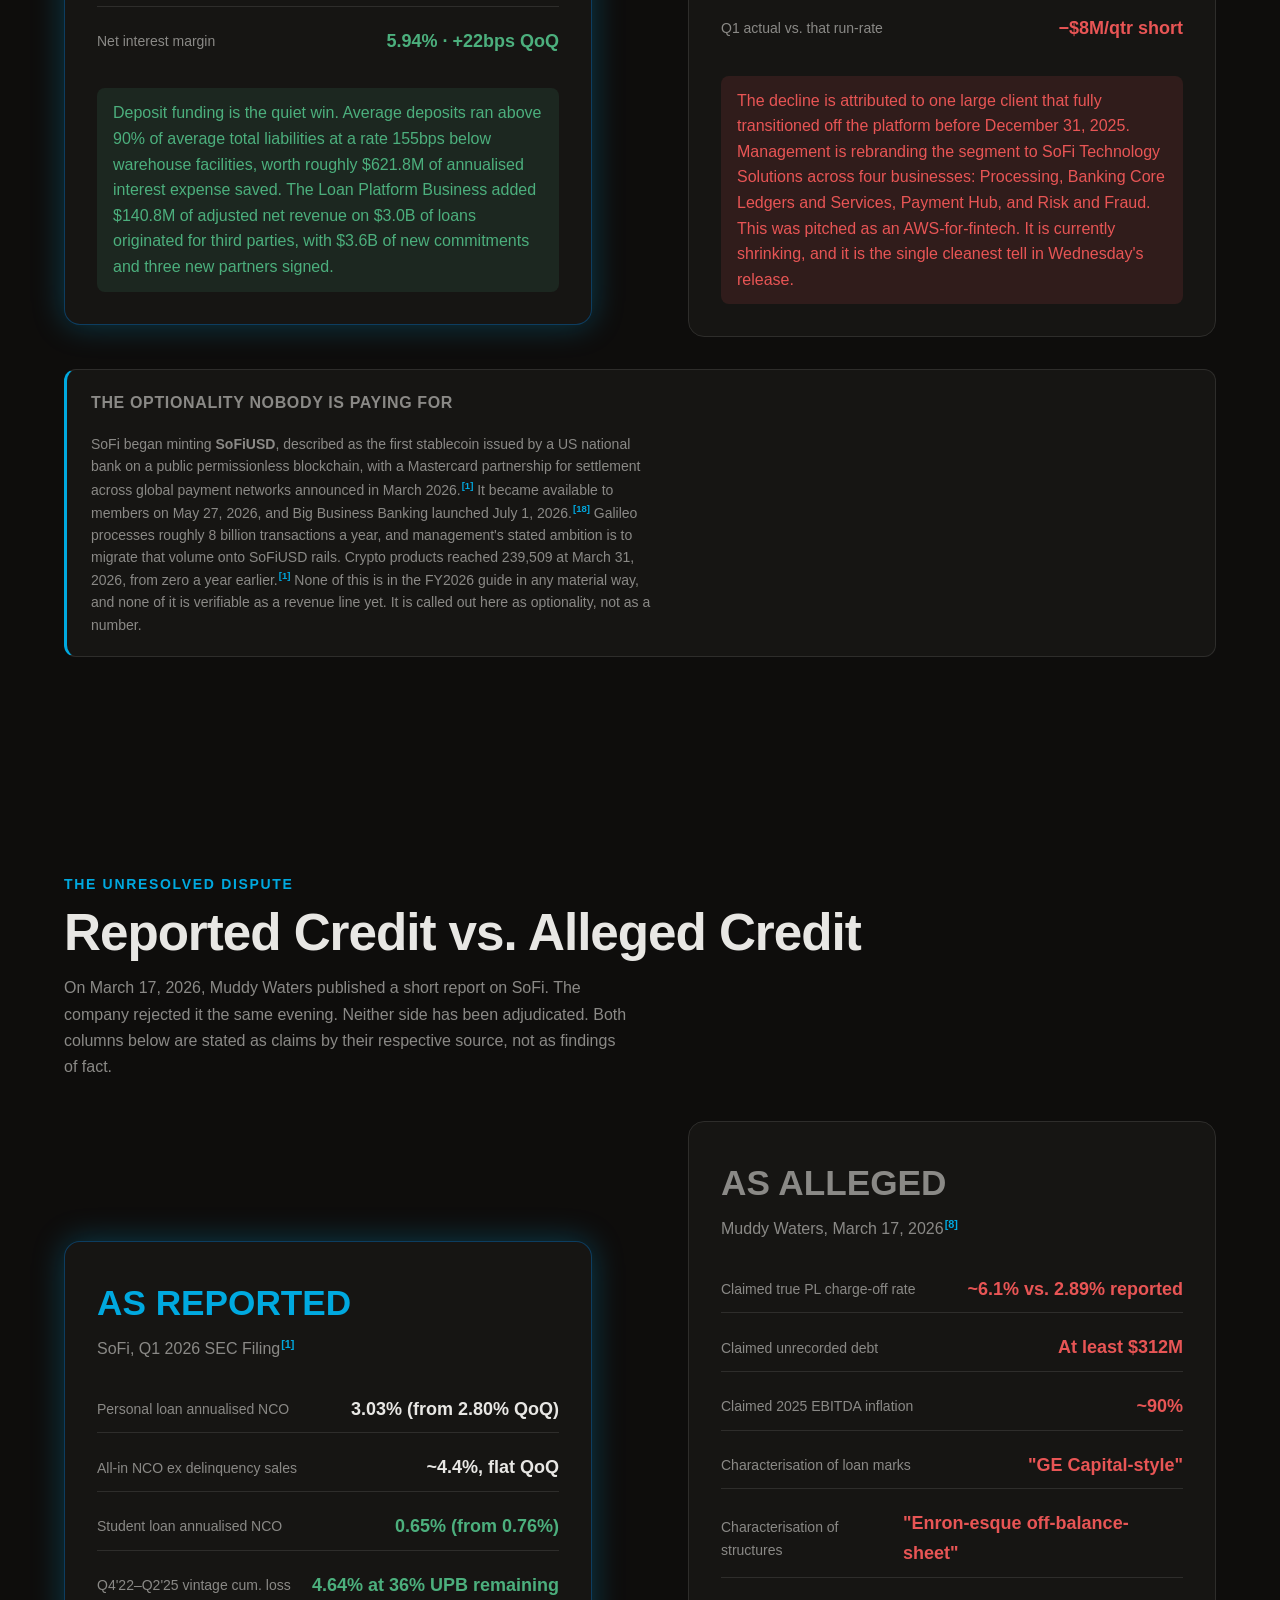
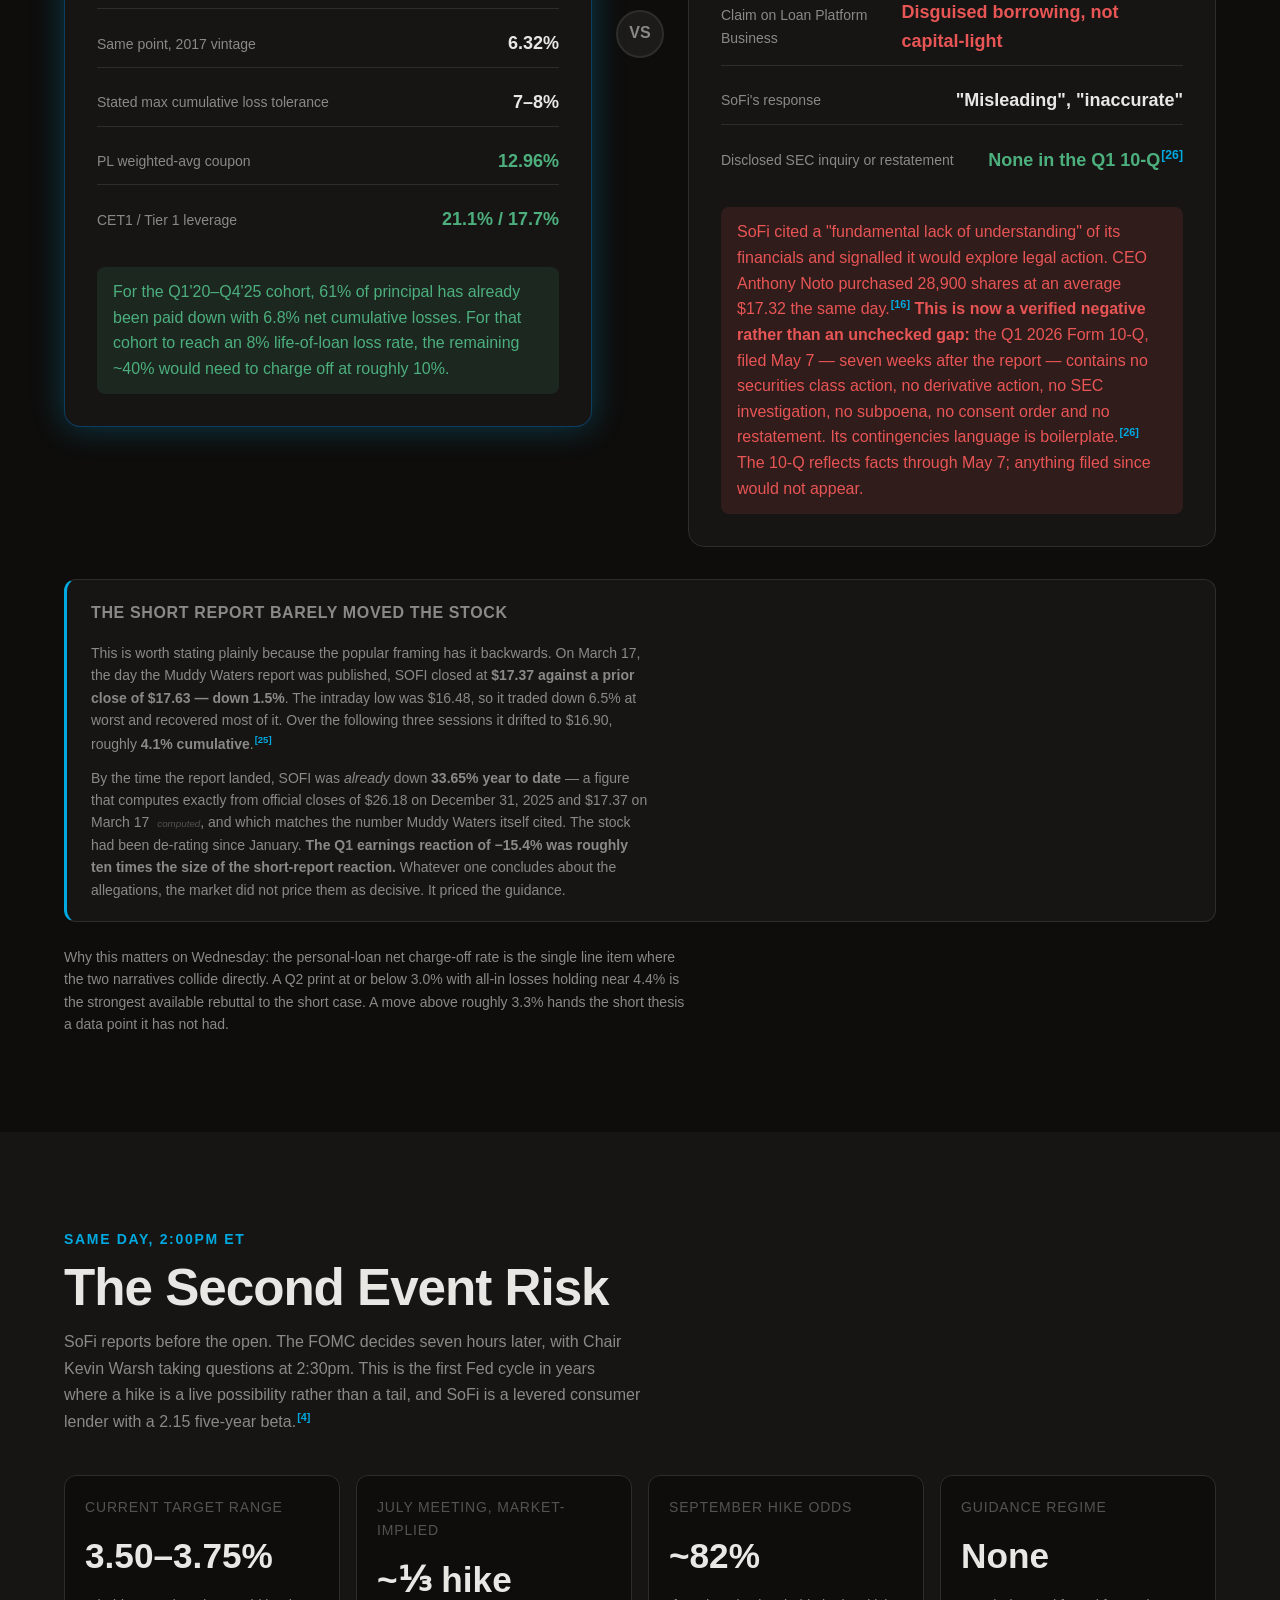
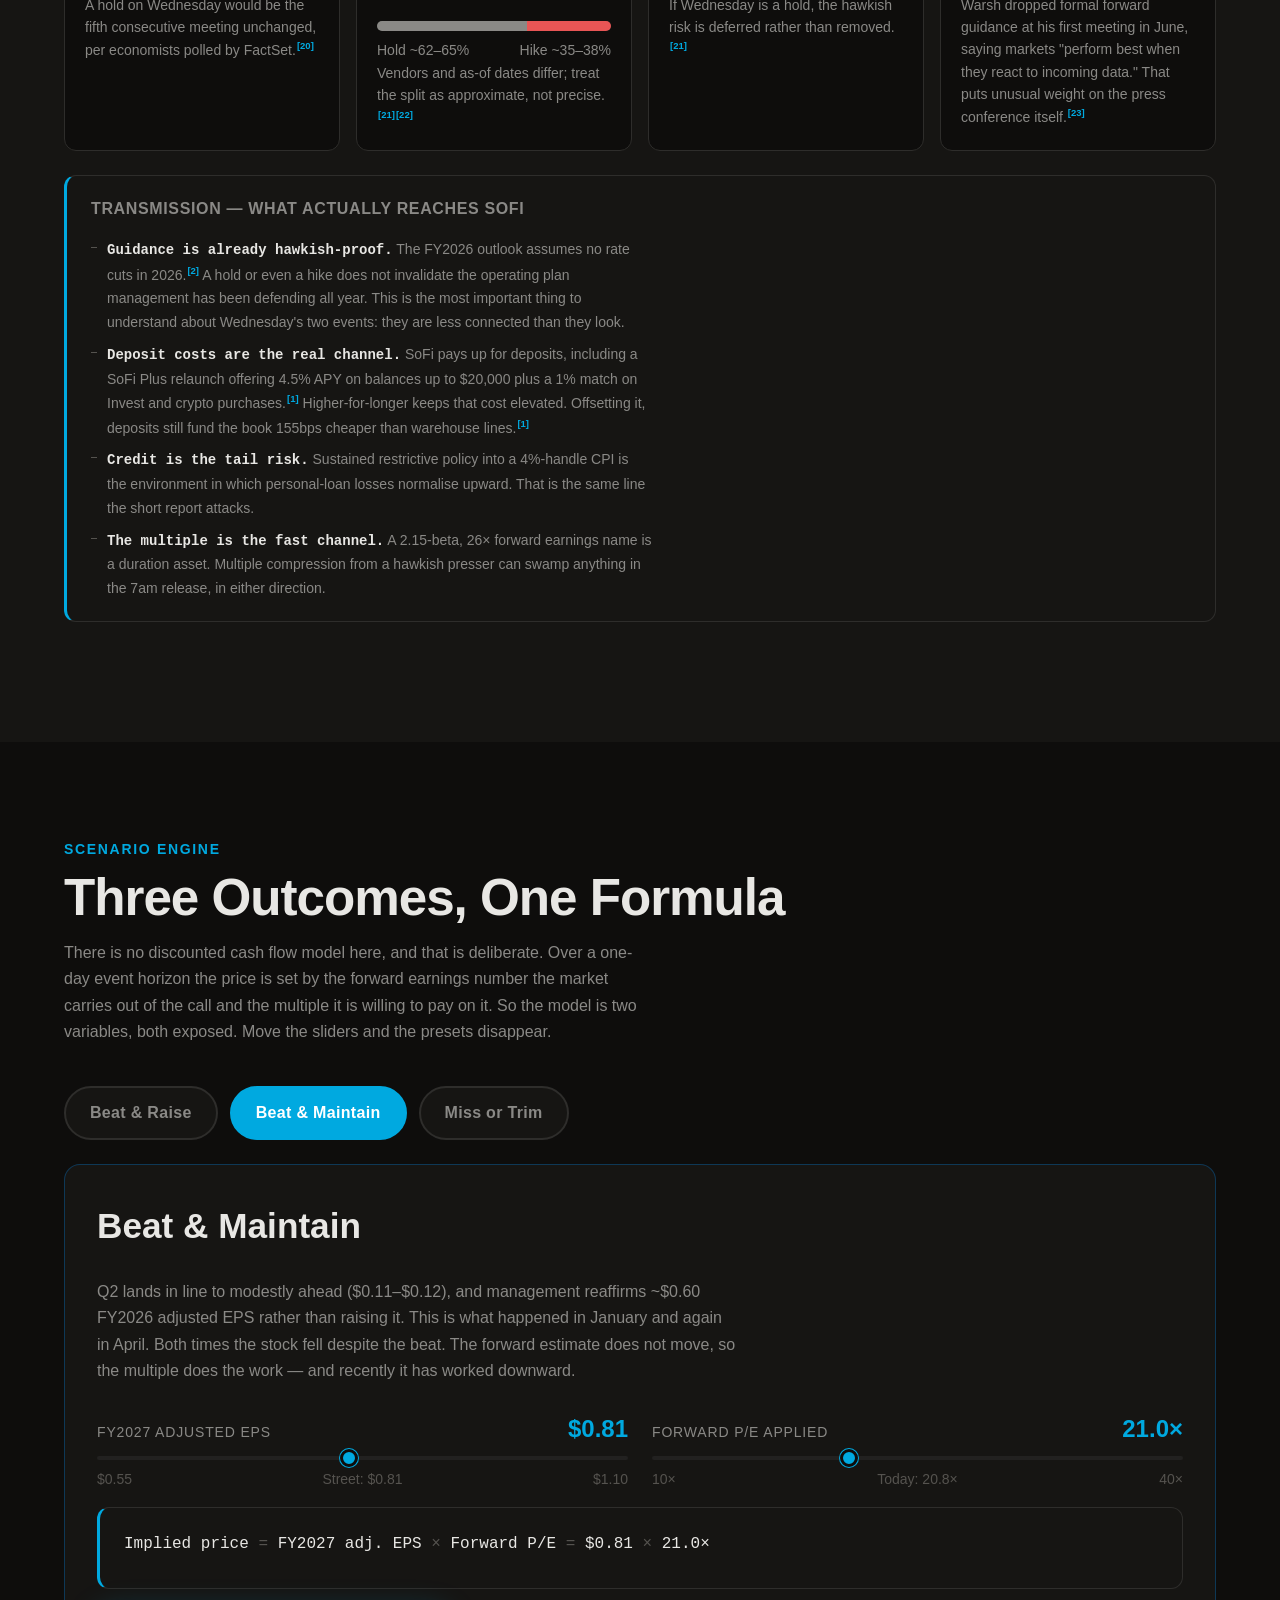
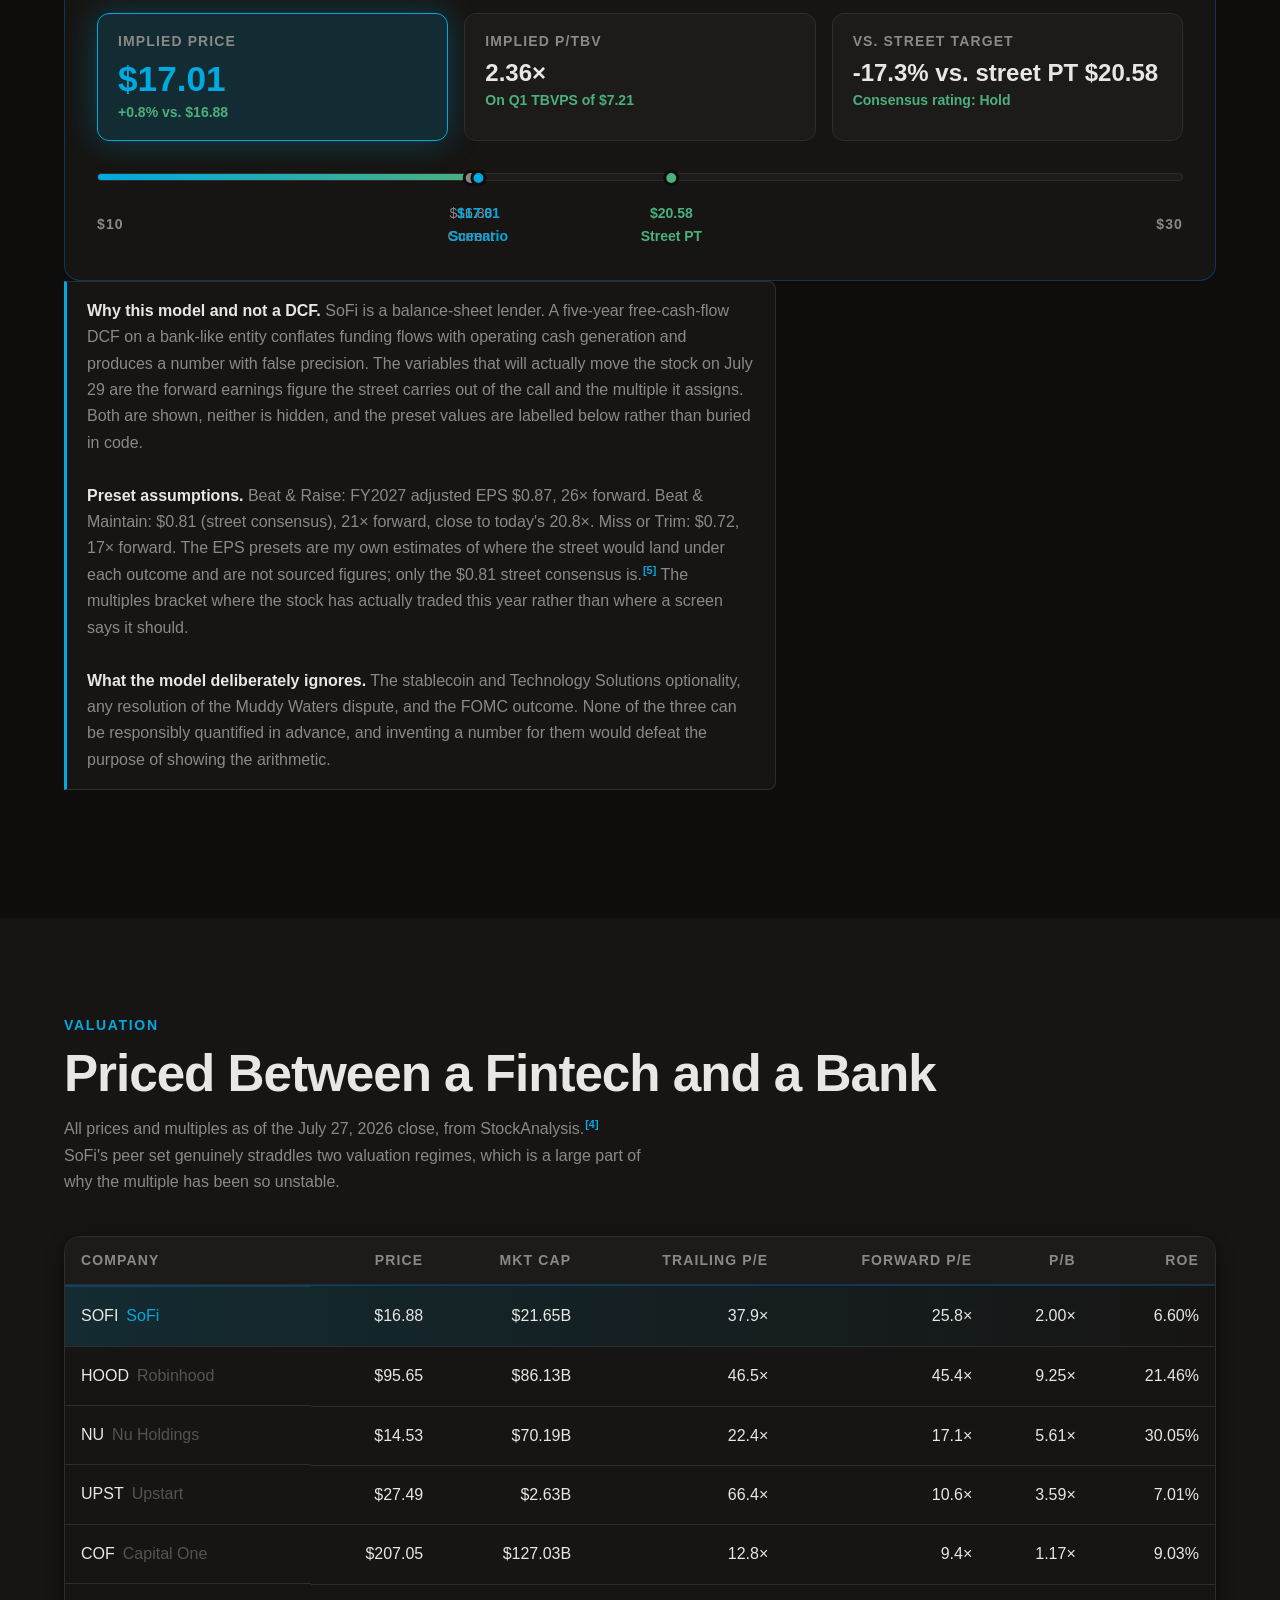
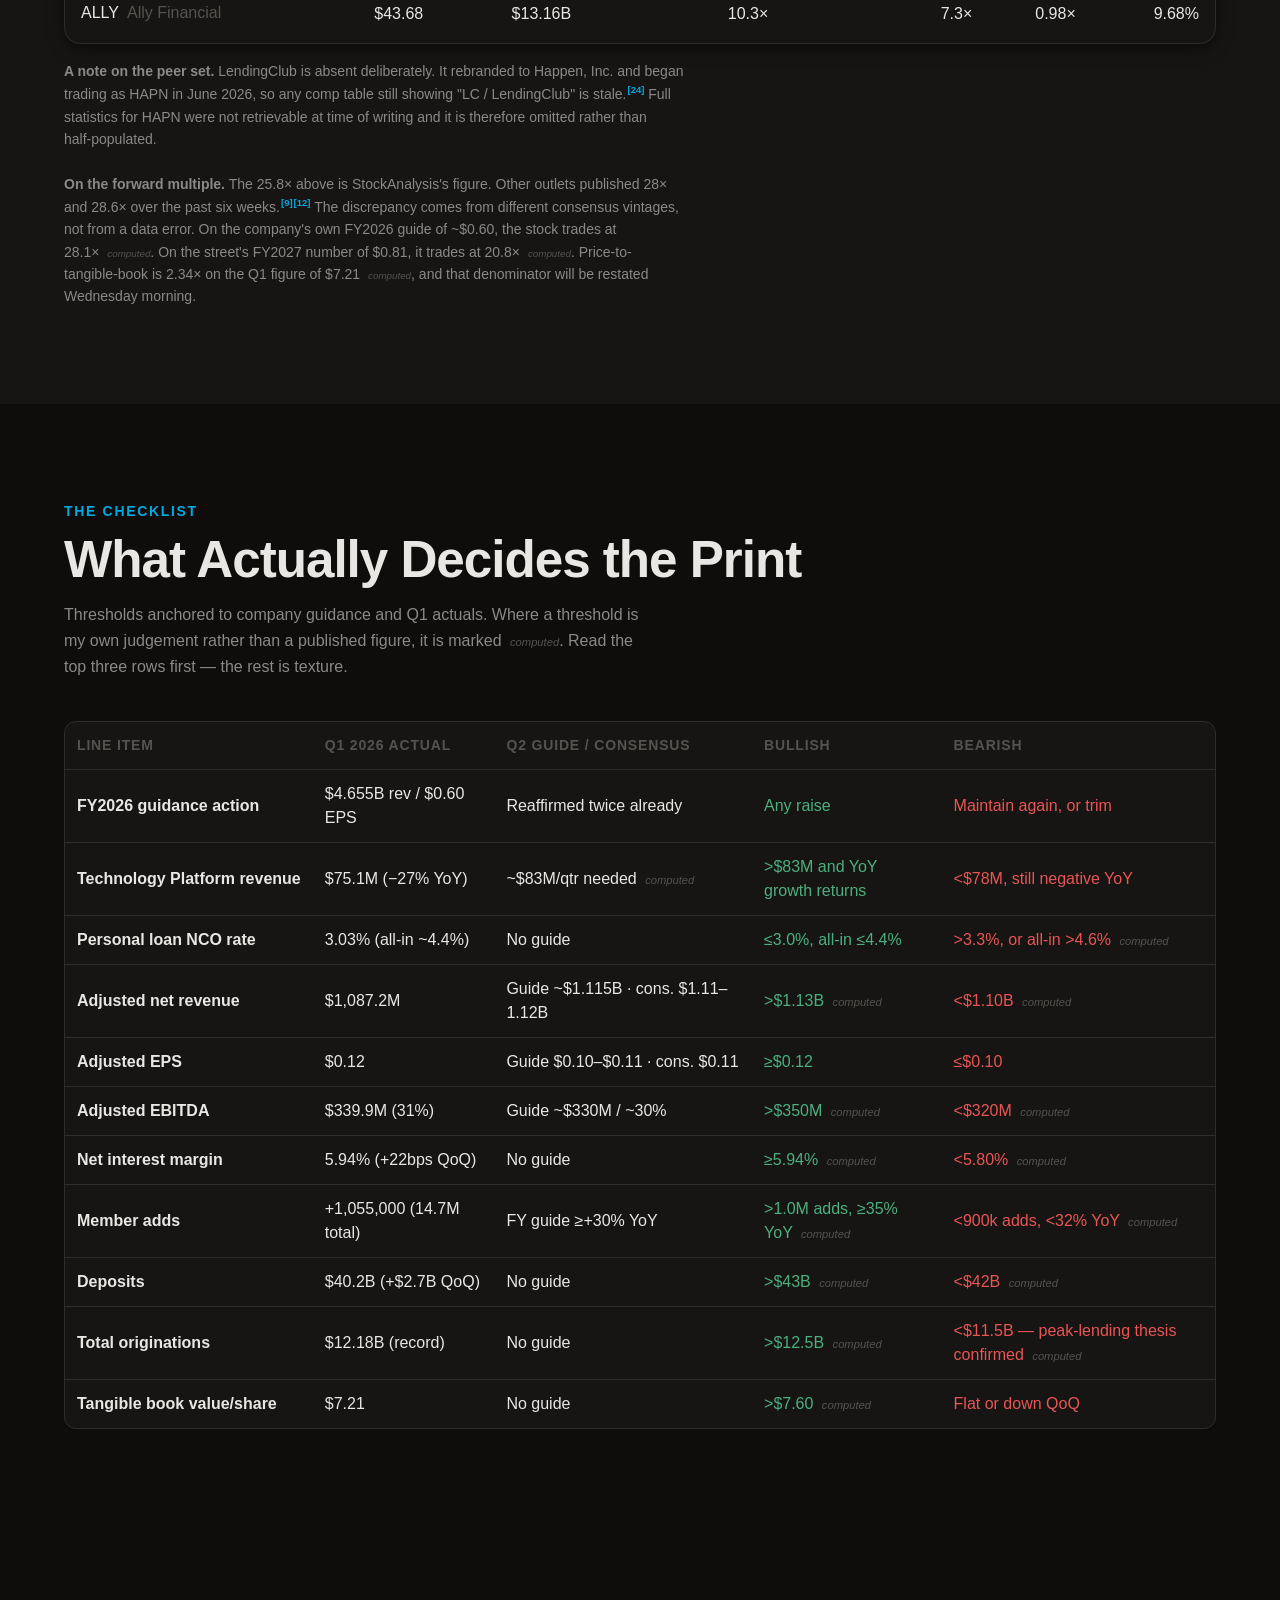
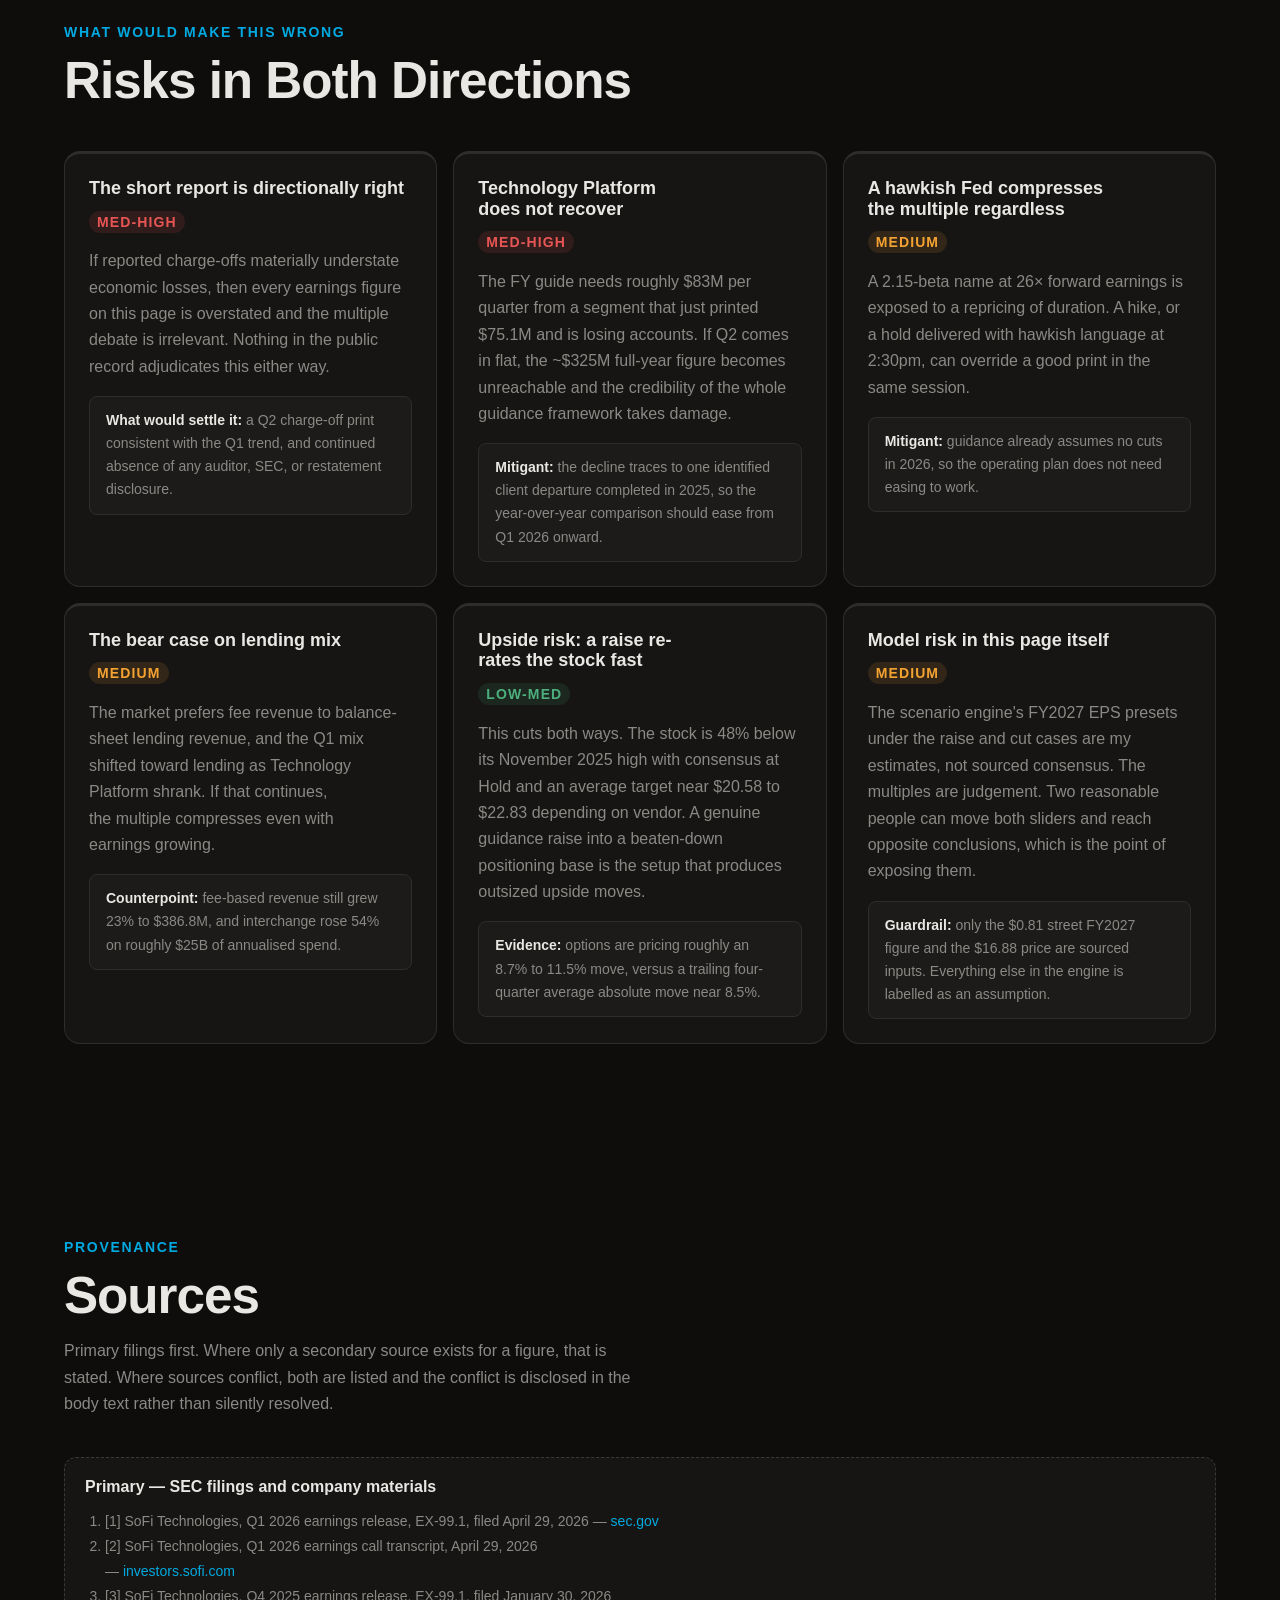
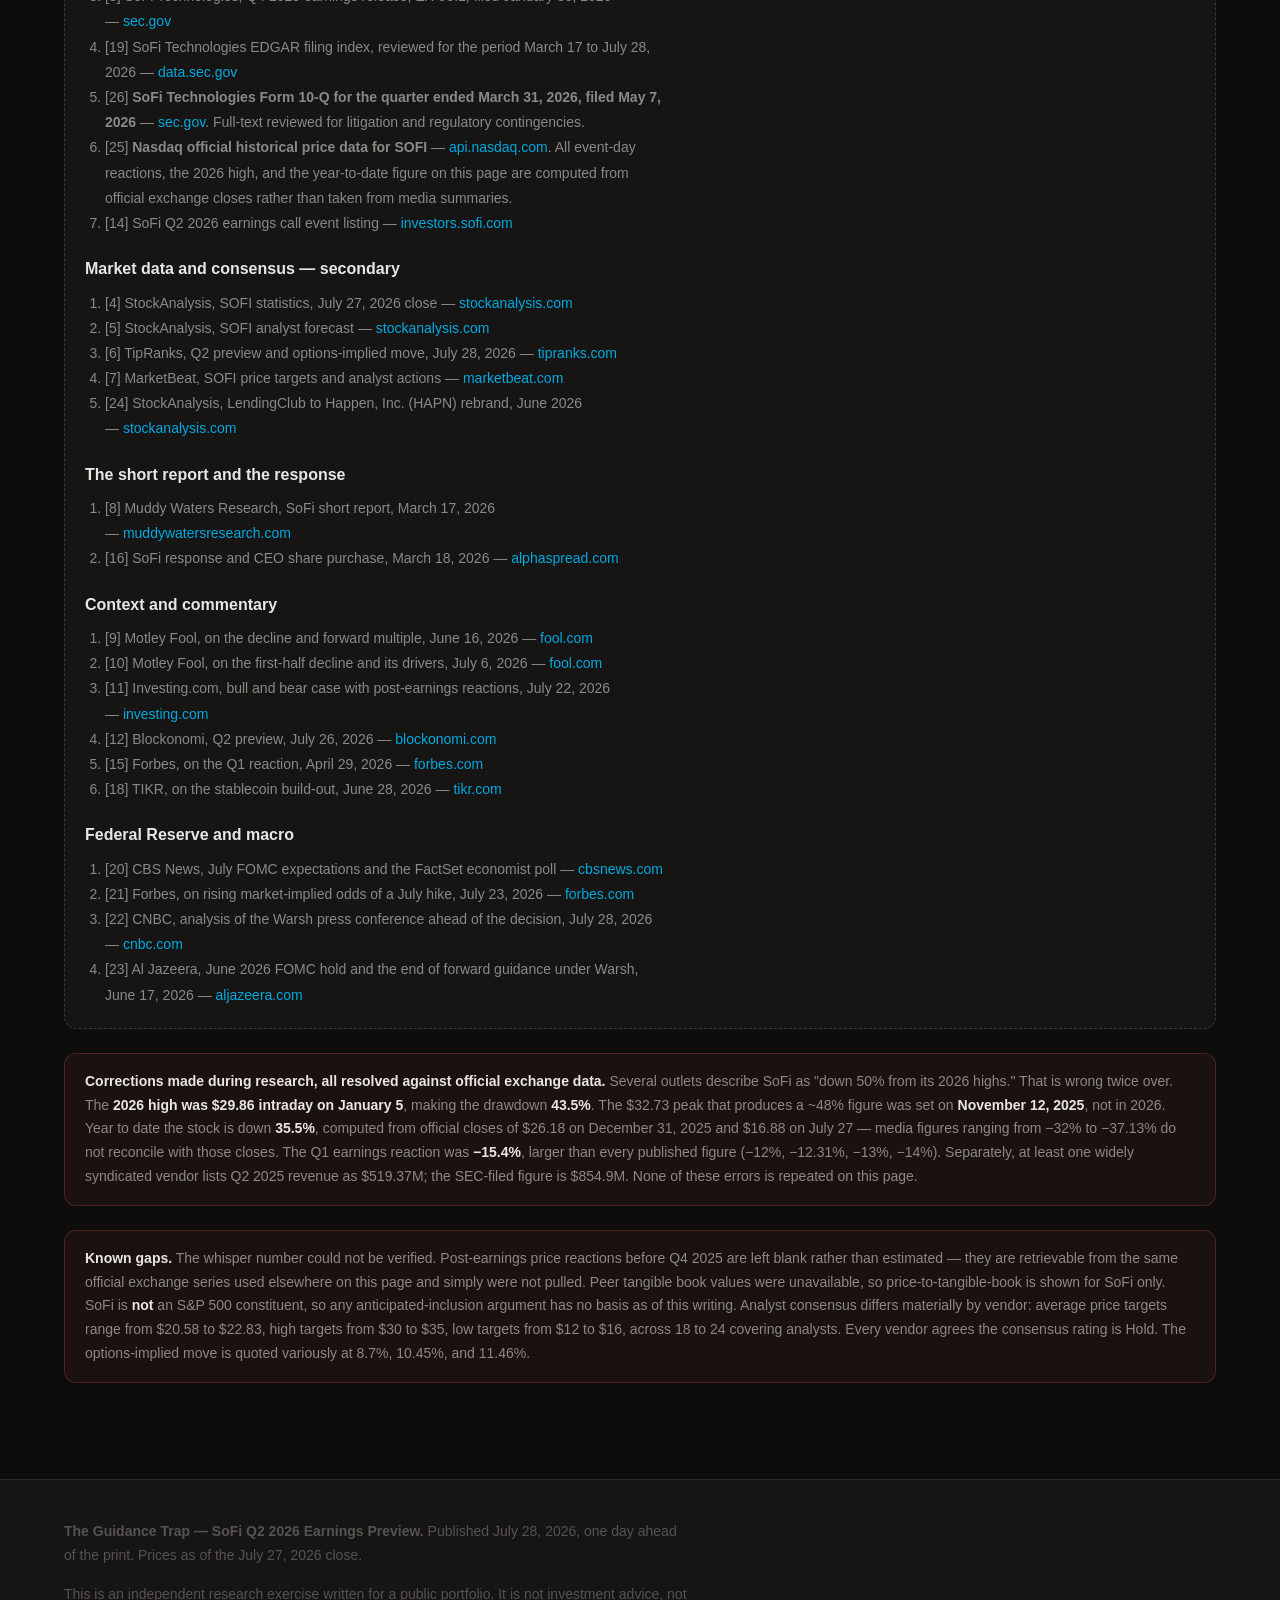
==== commit a3bc36e9: "Lead with $TICKER and fix mobile layout - Nav brand, hero and page title now lead with the cashtag (" ====
--- a/web-app/index.html
+++ b/web-app/index.html
@@ -3,11 +3,11 @@
 <head>
   <meta charset="UTF-8" />
   <meta name="viewport" content="width=device-width, initial-scale=1.0" />
-  <title>The Guidance Trap — SoFi Q2 2026 Earnings Preview</title>
+  <title>$SOFI — The Guidance Trap — SoFi Q2 2026 Earnings Preview</title>
   <meta name="description" content="SoFi has beaten or matched consensus EPS in six straight quarters and the stock has fallen after the last two prints. A preview of the July 29, 2026 Q2 report, published the day before, on the same morning the FOMC decides." />
 
   <link href="https://api.fontshare.com/v2/css?f[]=cabinet-grotesk@400,500,700,800&f[]=satoshi@300,400,500,700&display=swap" rel="stylesheet" />
-  <link rel="stylesheet" href="style.css?v=1" />
+  <link rel="stylesheet" href="style.css?v=3" />
 </head>
 <body>
 
@@ -21,7 +21,7 @@
         <rect width="28" height="28" rx="6" fill="#00A9E0"/>
         <path d="M8 19c1.8 1.3 3.6 1.9 5.4 1.9 2.6 0 4.2-1.1 4.2-2.8 0-1.6-1.3-2.4-4.1-3.1-3.4-.8-5.2-2-5.2-4.5C8.3 8.1 10.6 6.5 14 6.5c2 0 3.7.5 5.2 1.5" stroke="#fff" stroke-width="2.1" stroke-linecap="round"/>
       </svg>
-      <span class="nav-brand">SOFI <span class="nav-badge">PREVIEW</span></span>
+      <span class="nav-brand">$SOFI <span class="nav-badge">PREVIEW</span></span>
     </div>
     <div class="nav-links">
       <a href="#setup">Setup</a>
@@ -51,7 +51,7 @@
     </div>
 
     <div class="hero-ticker-row">
-      <span class="hero-ticker">NASDAQ: SOFI</span>
+      <span class="hero-ticker">$SOFI</span><span class="hero-exch">NASDAQ</span>
       <div class="hero-price-pill">
         <span class="hero-price-current">$16.88</span>
         <span class="hero-price-arrow">→</span>
@@ -918,6 +918,6 @@
   </div>
 </footer>
 
-<script src="app.js?v=1"></script>
+<script src="app.js?v=3"></script>
 </body>
 </html>
--- a/web-app/style.css
+++ b/web-app/style.css
@@ -1755,3 +1755,20 @@
   color: var(--color-text-faint);
   font-variant-numeric: tabular-nums;
 }
+
+/* ── EXCHANGE CHIP beside the $TICKER ────────── */
+.hero-exch {
+  display: inline-block;
+  margin-left: var(--space-3);
+  padding: 3px 9px;
+  border: 1px solid var(--color-border-light);
+  border-radius: var(--radius-full);
+  font-family: var(--font-display);
+  font-size: var(--text-xs);
+  font-weight: 600;
+  letter-spacing: 0.1em;
+  color: var(--color-text-muted);
+  vertical-align: middle;
+  white-space: nowrap;
+}
+.nav-brand { white-space: nowrap; }
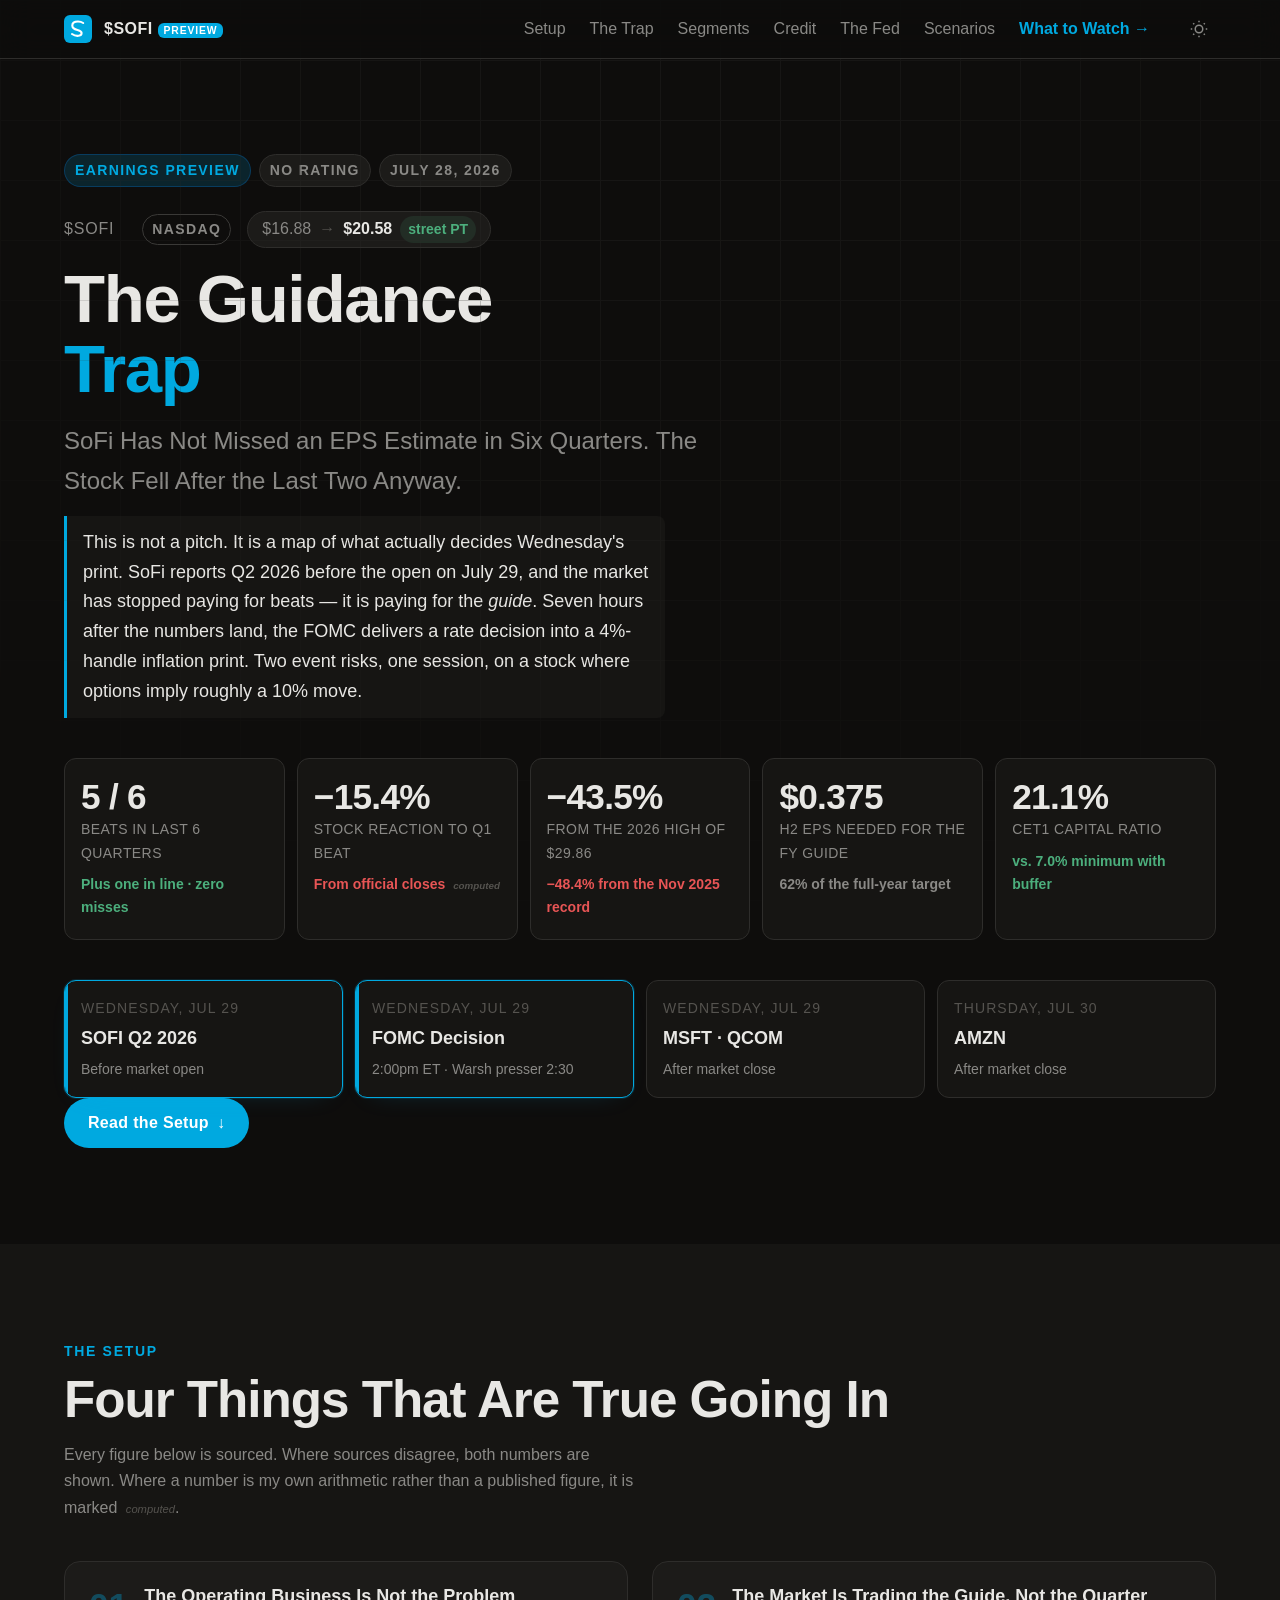
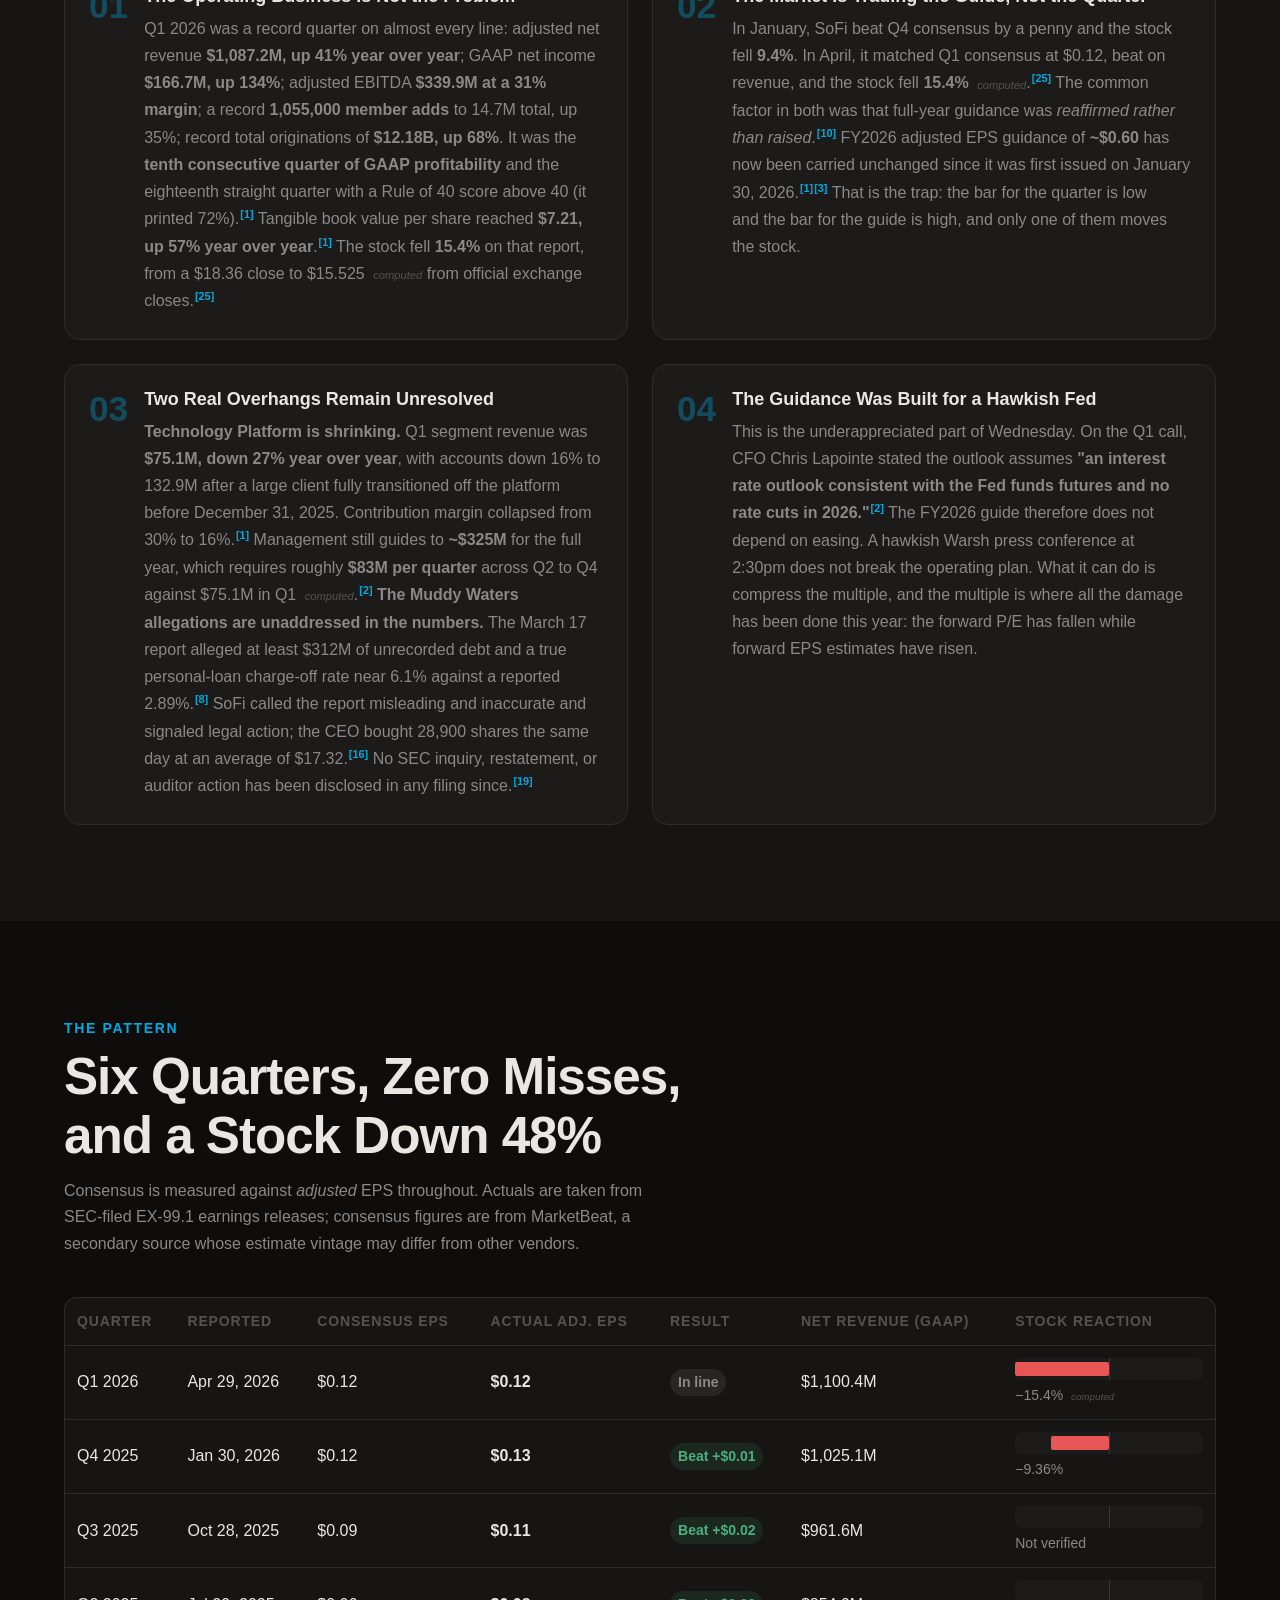
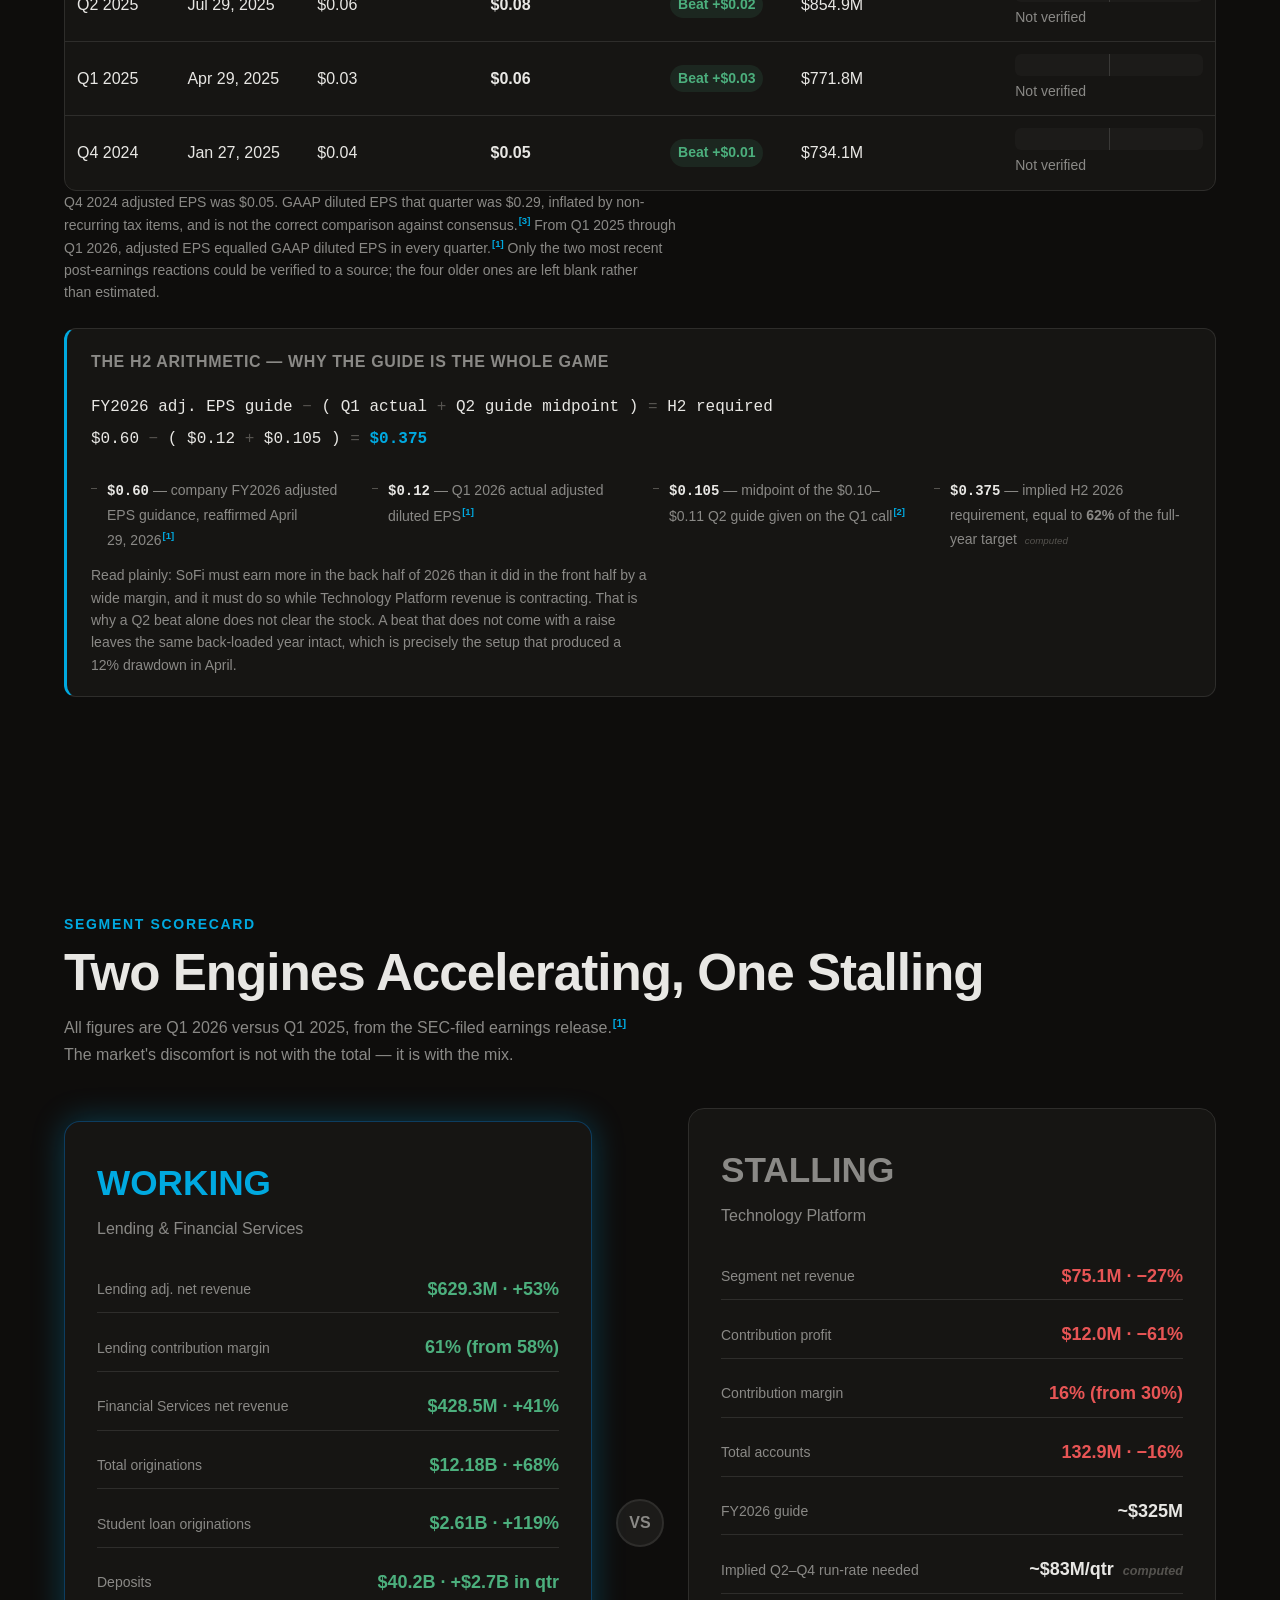
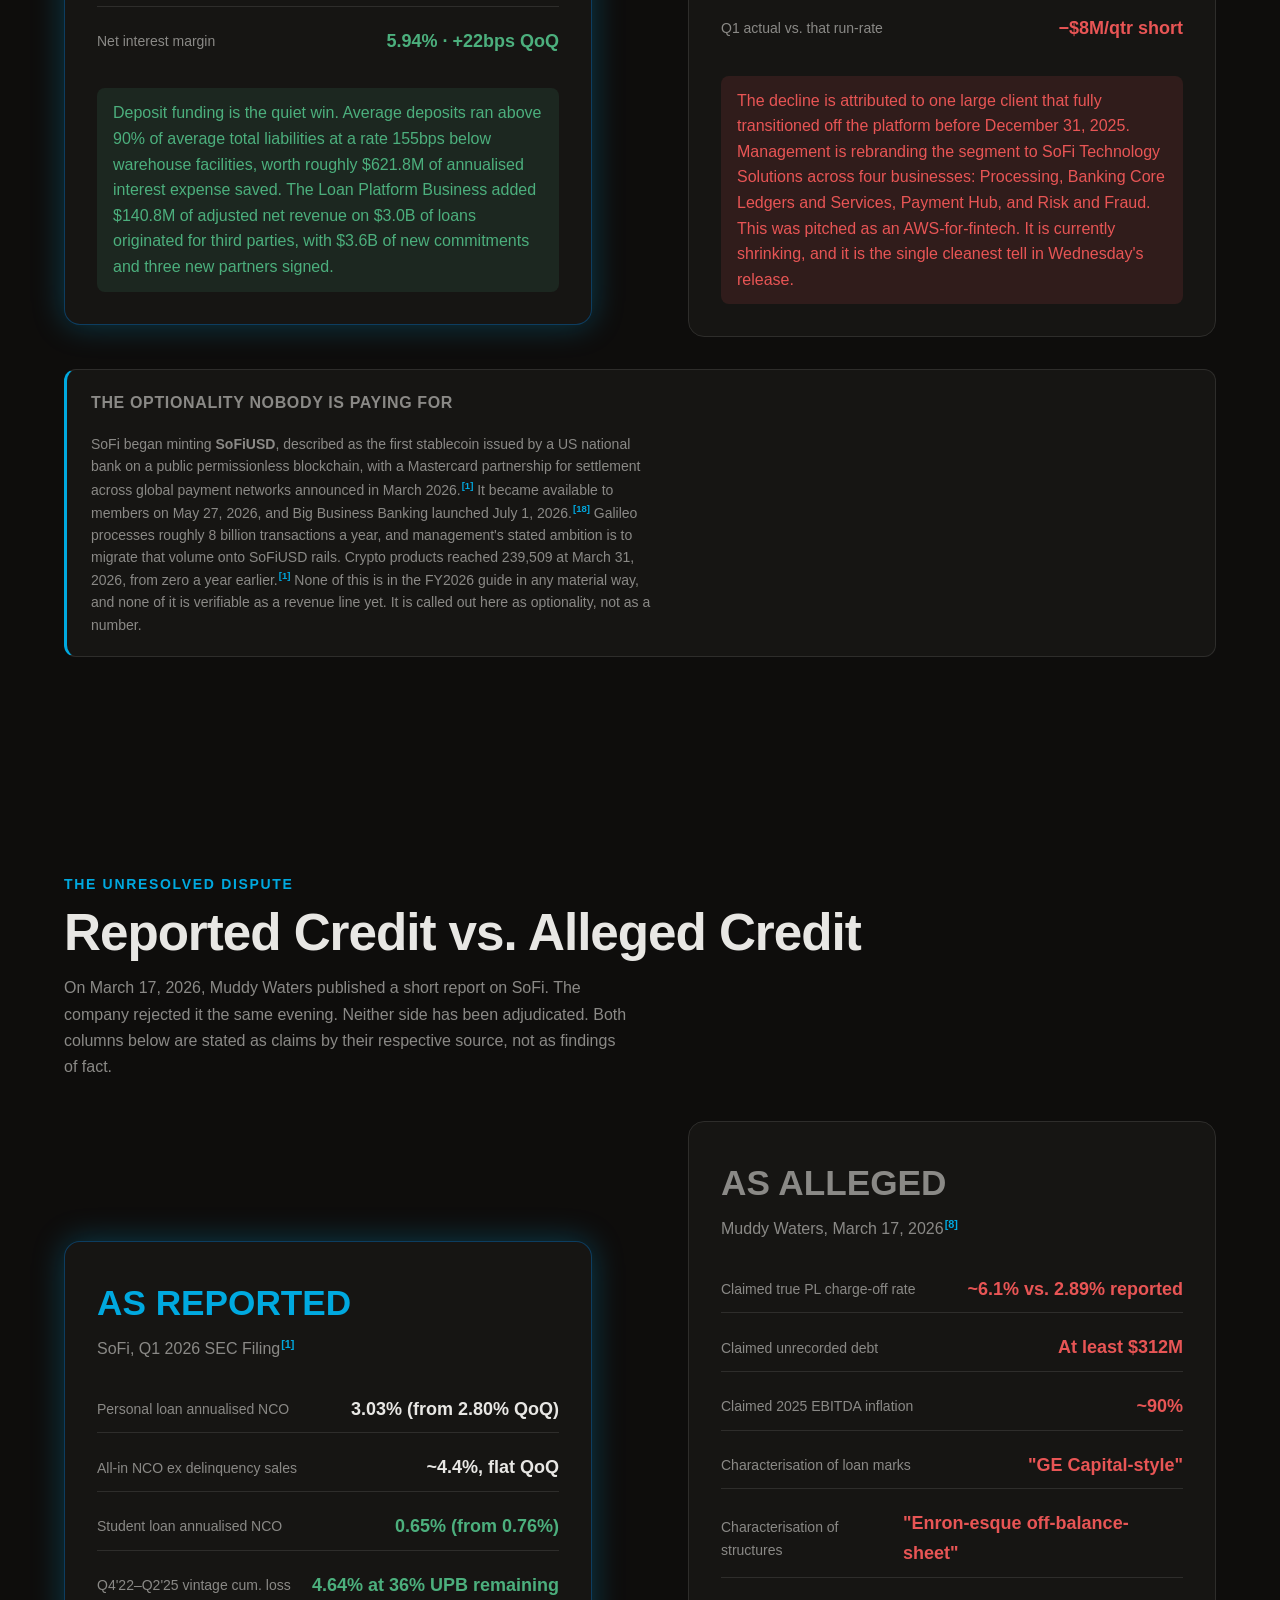
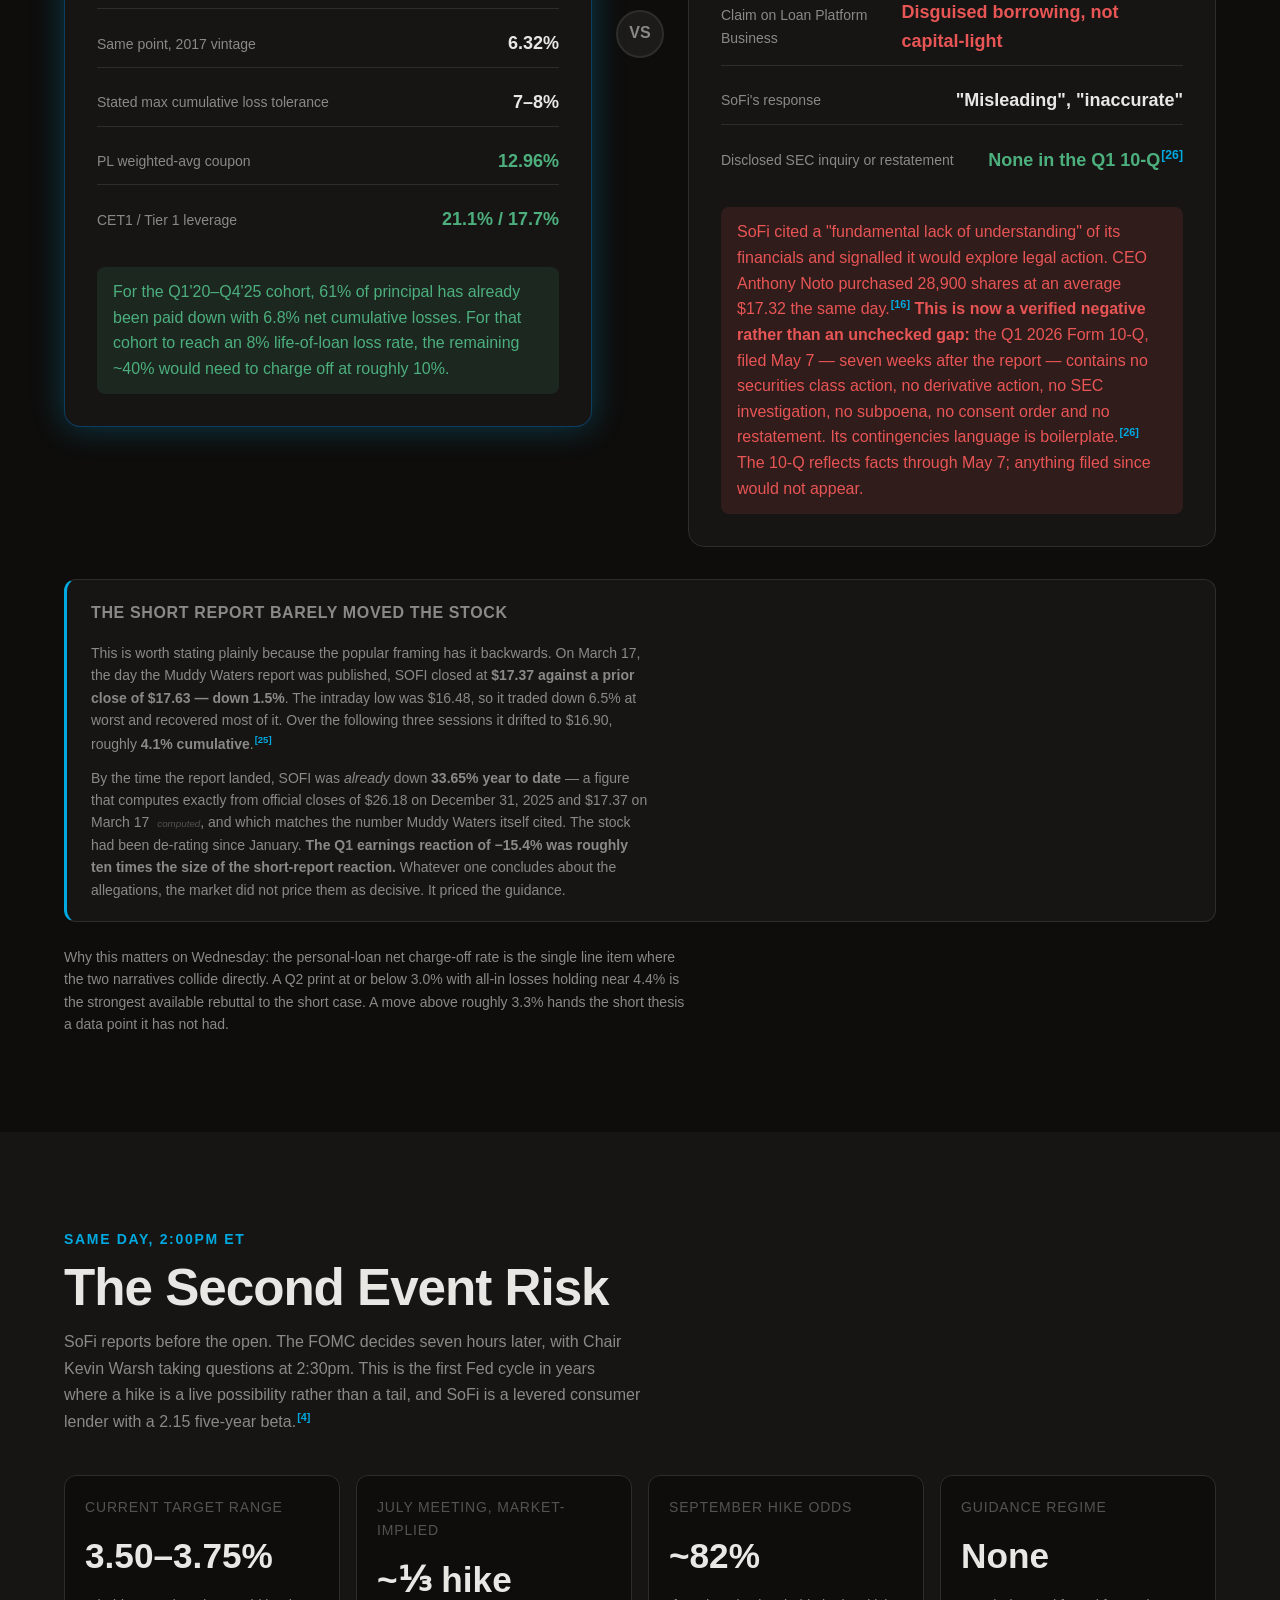
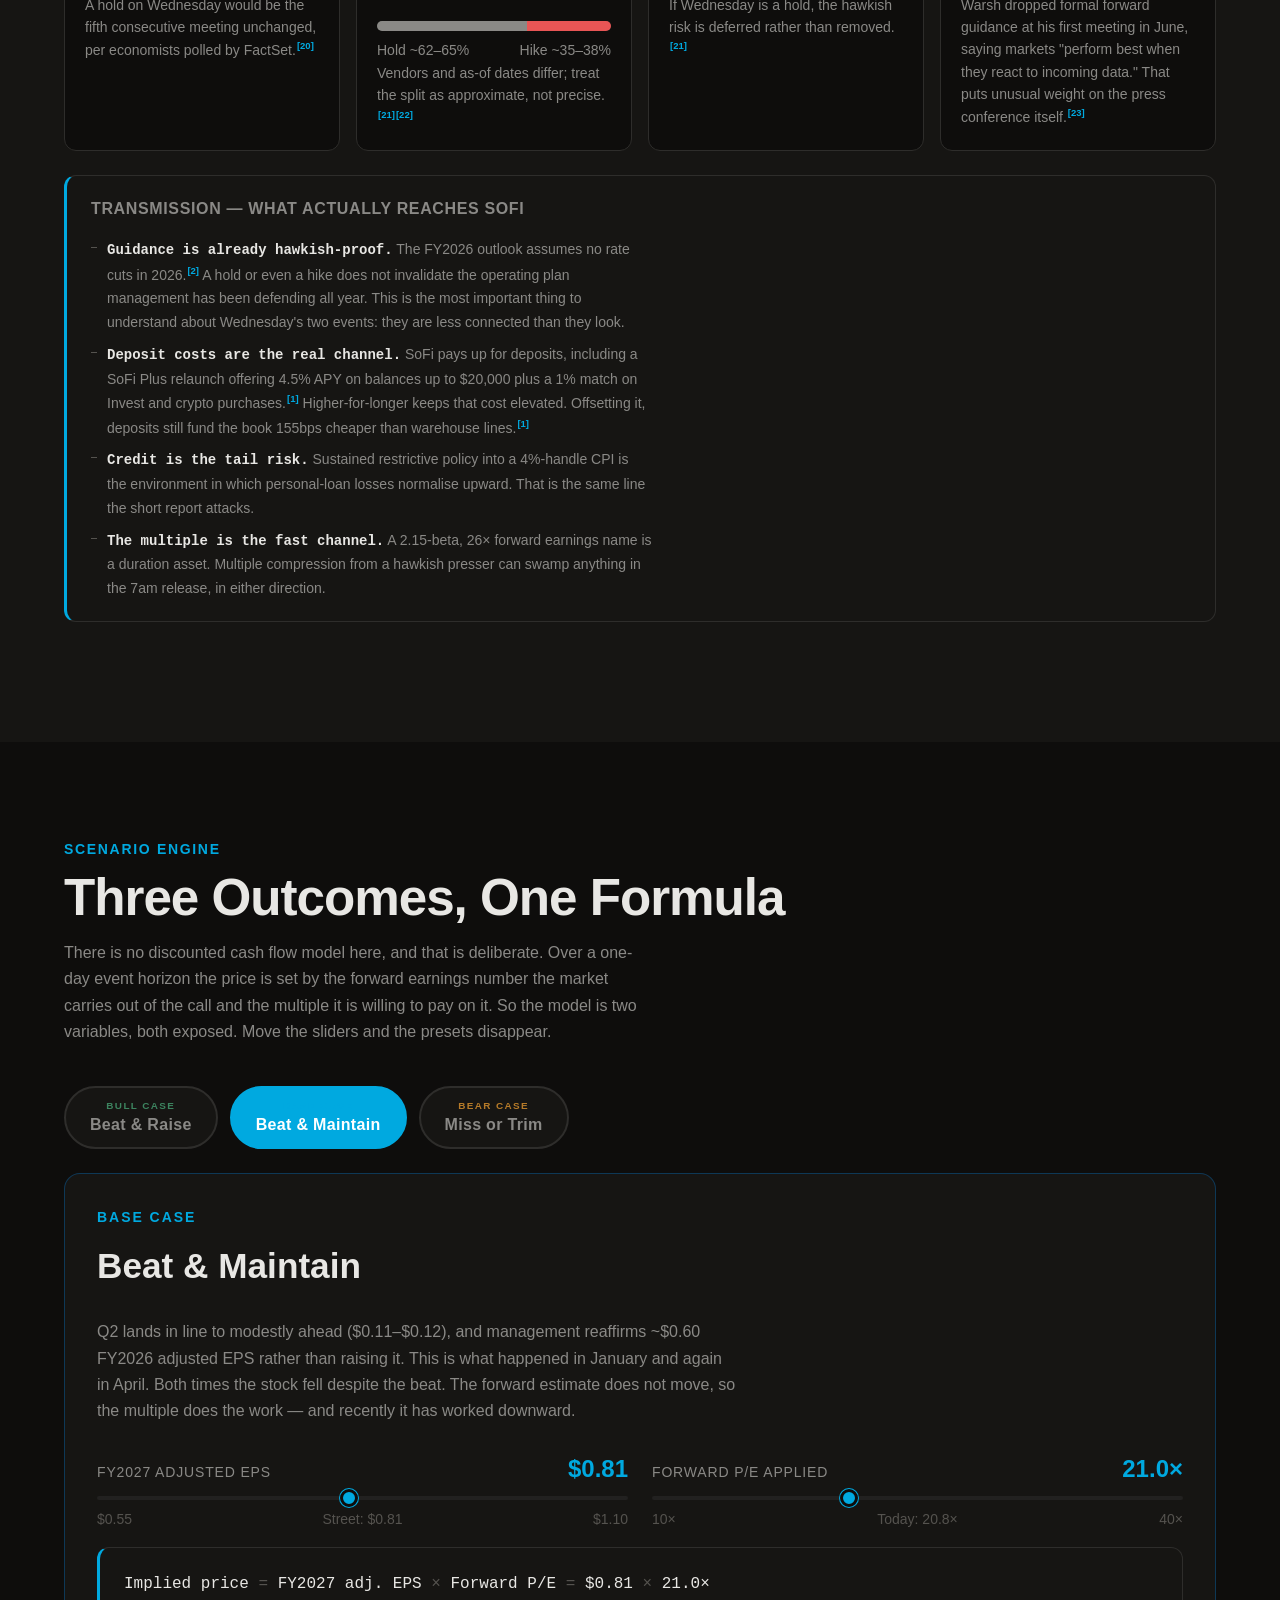
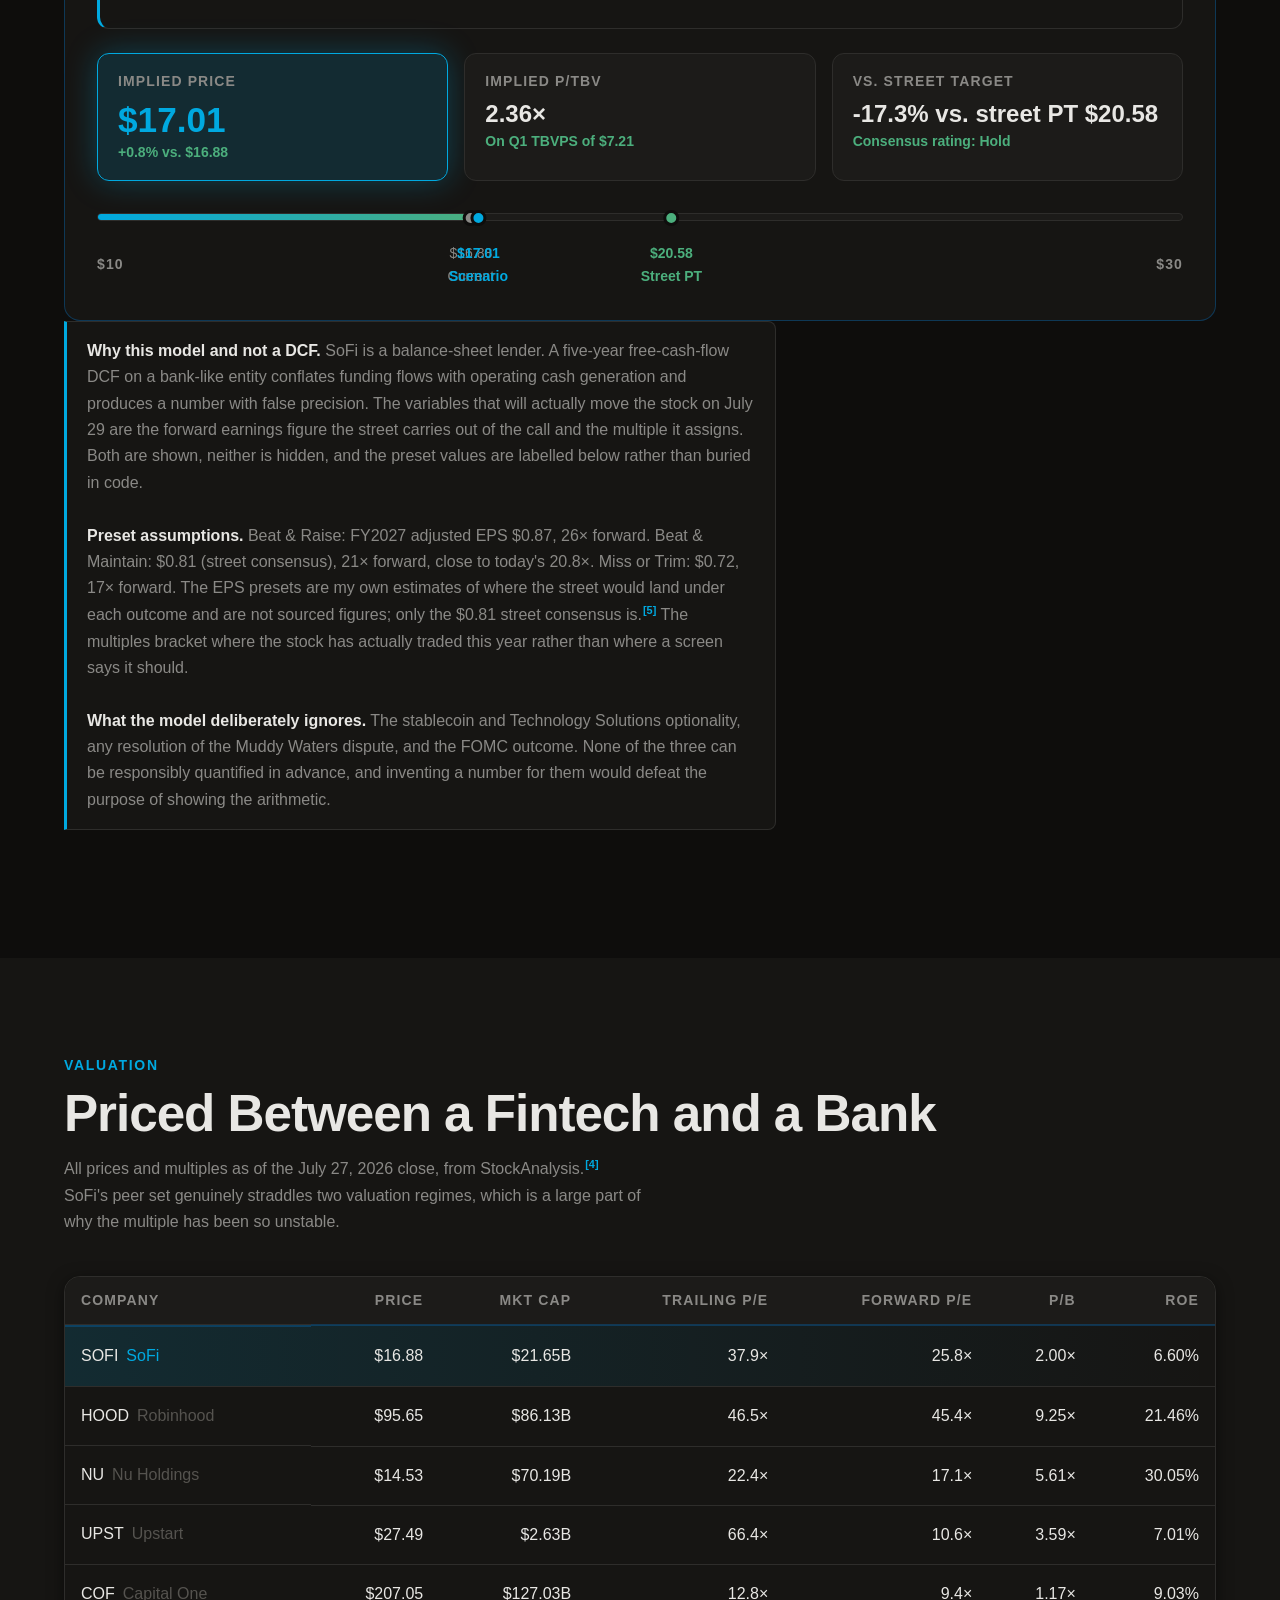
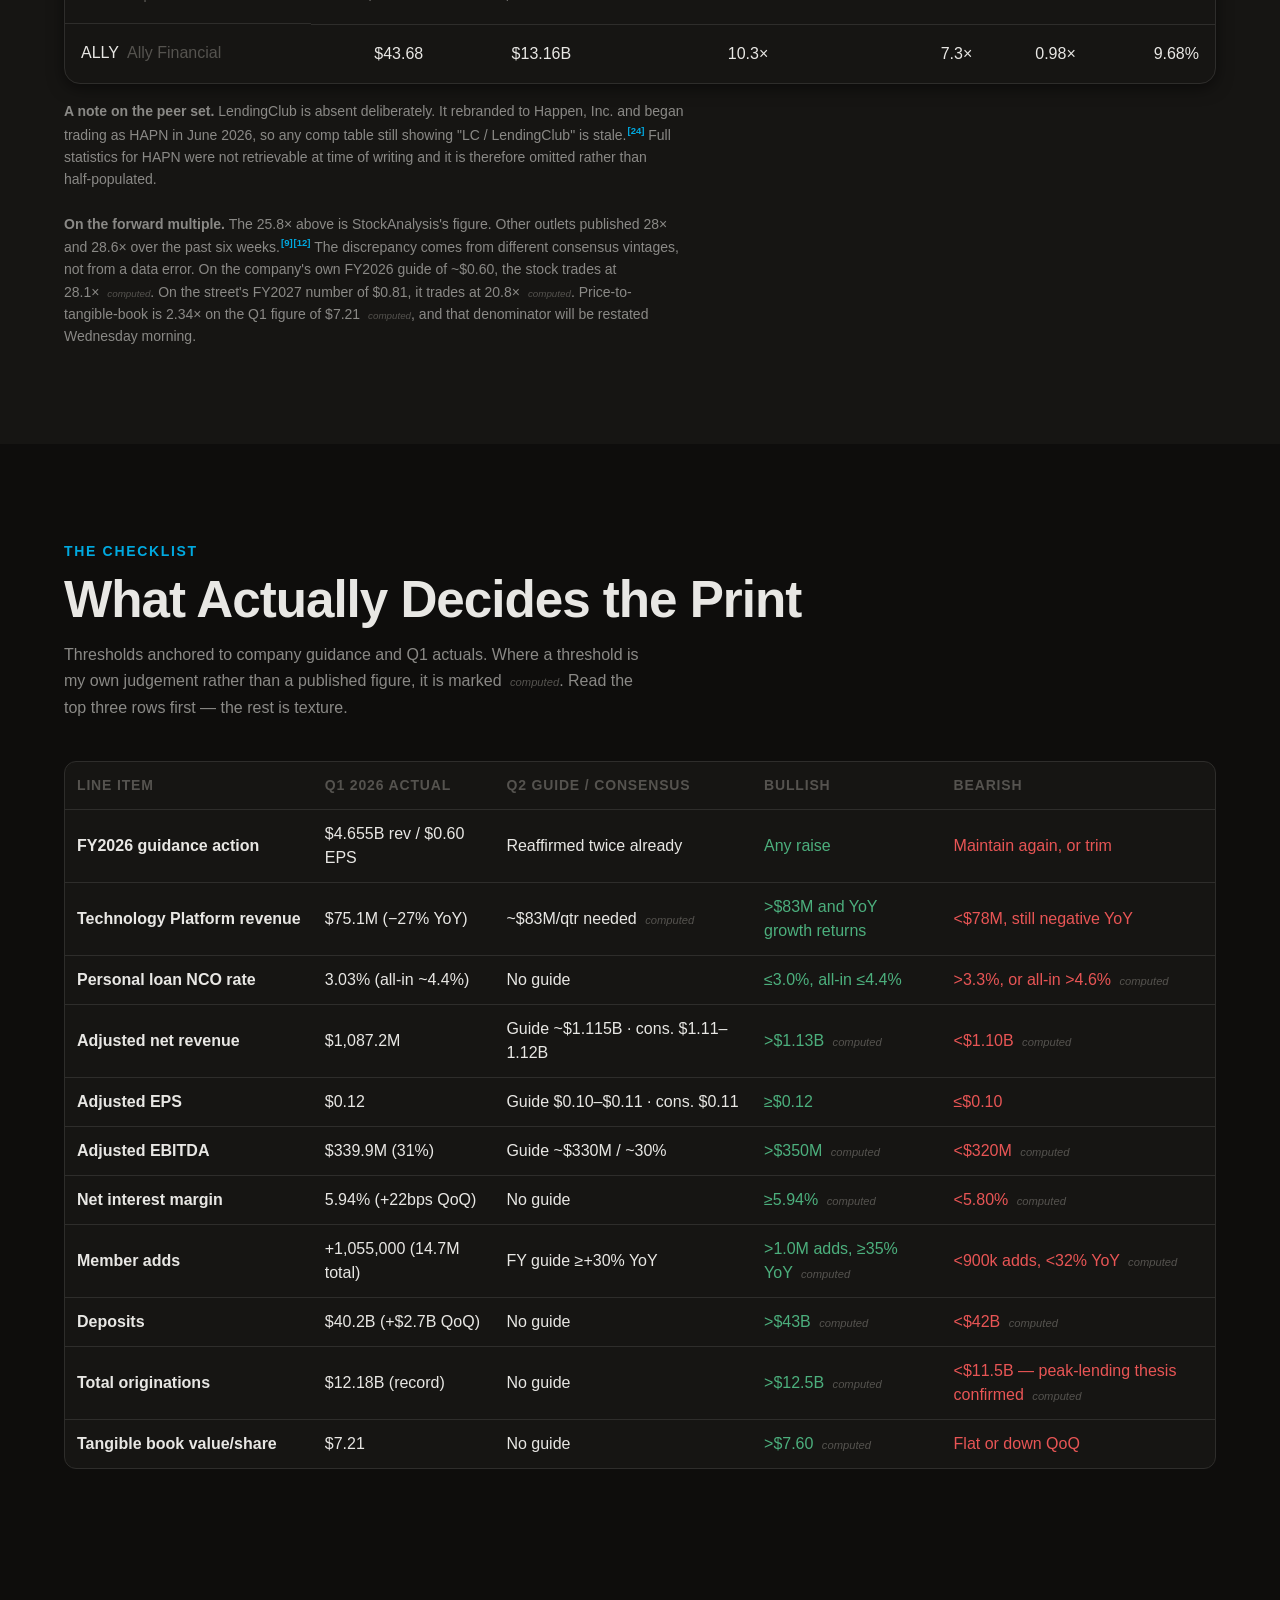
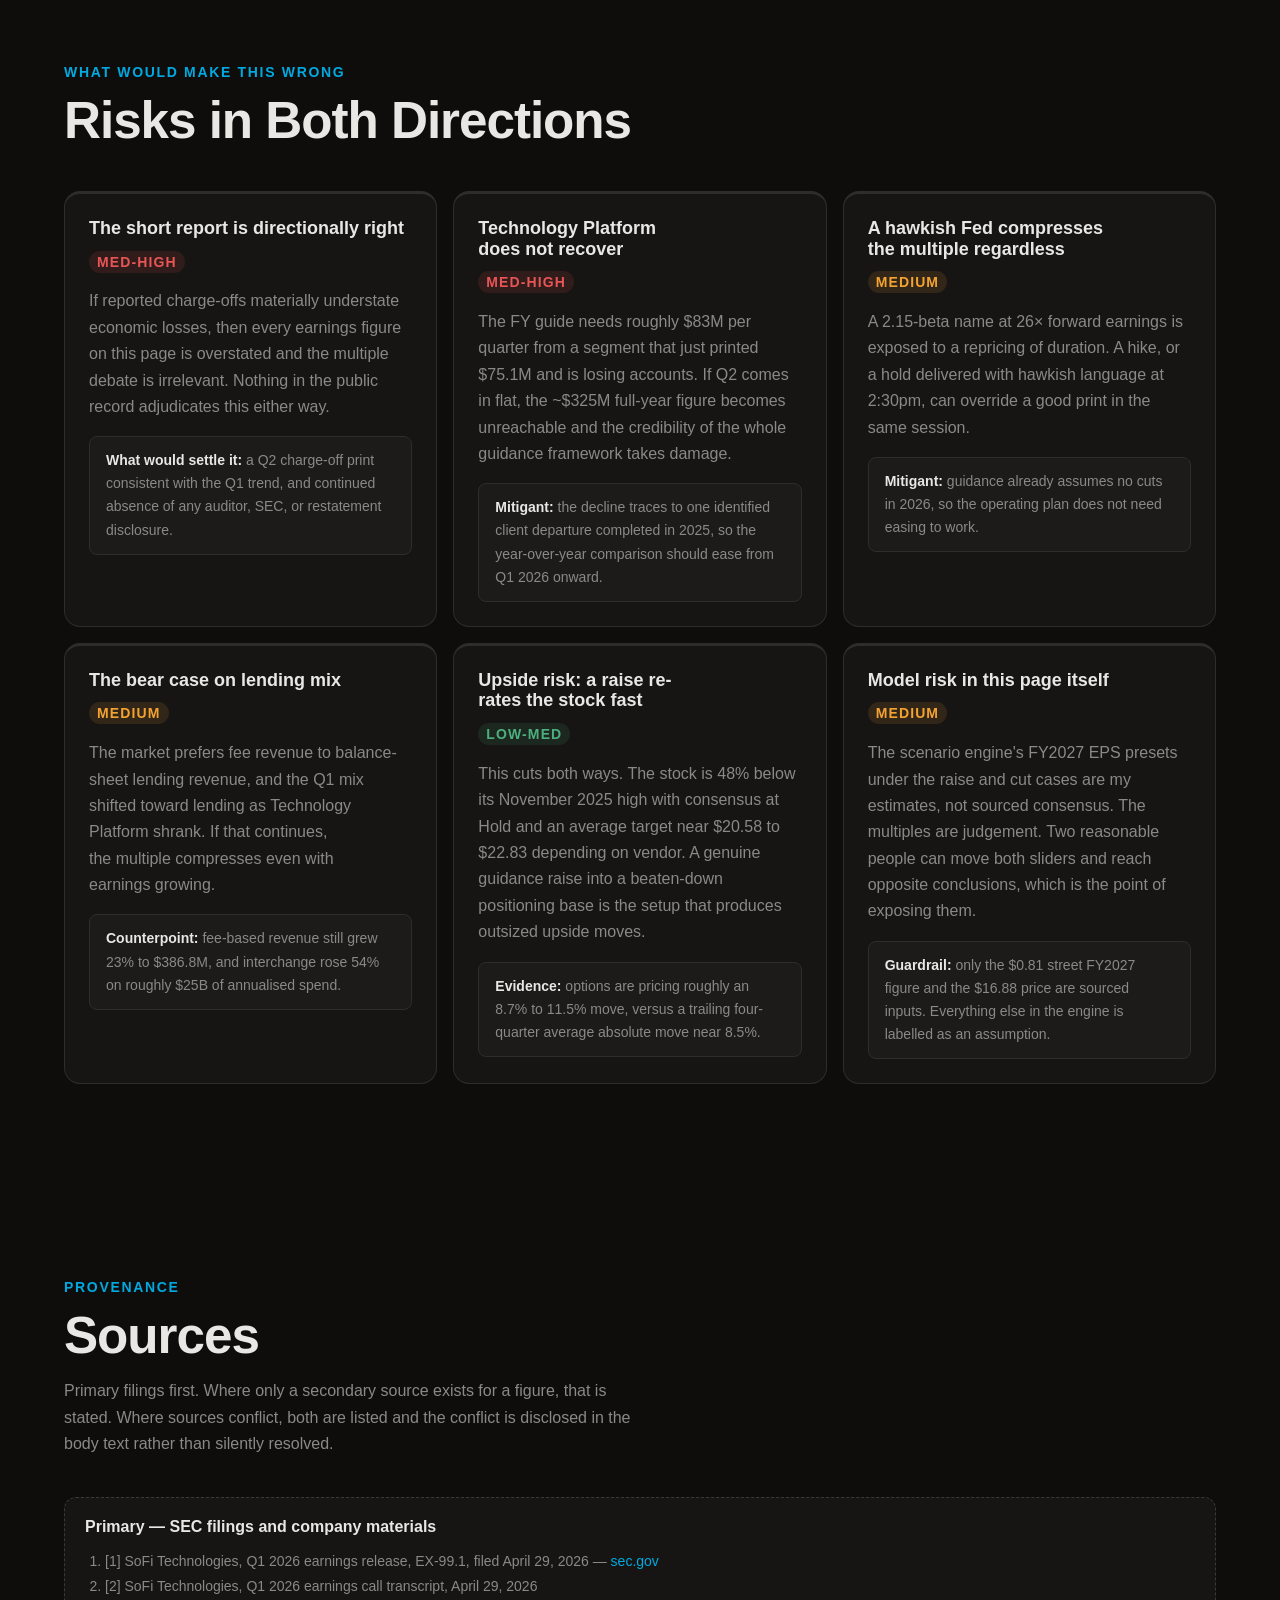
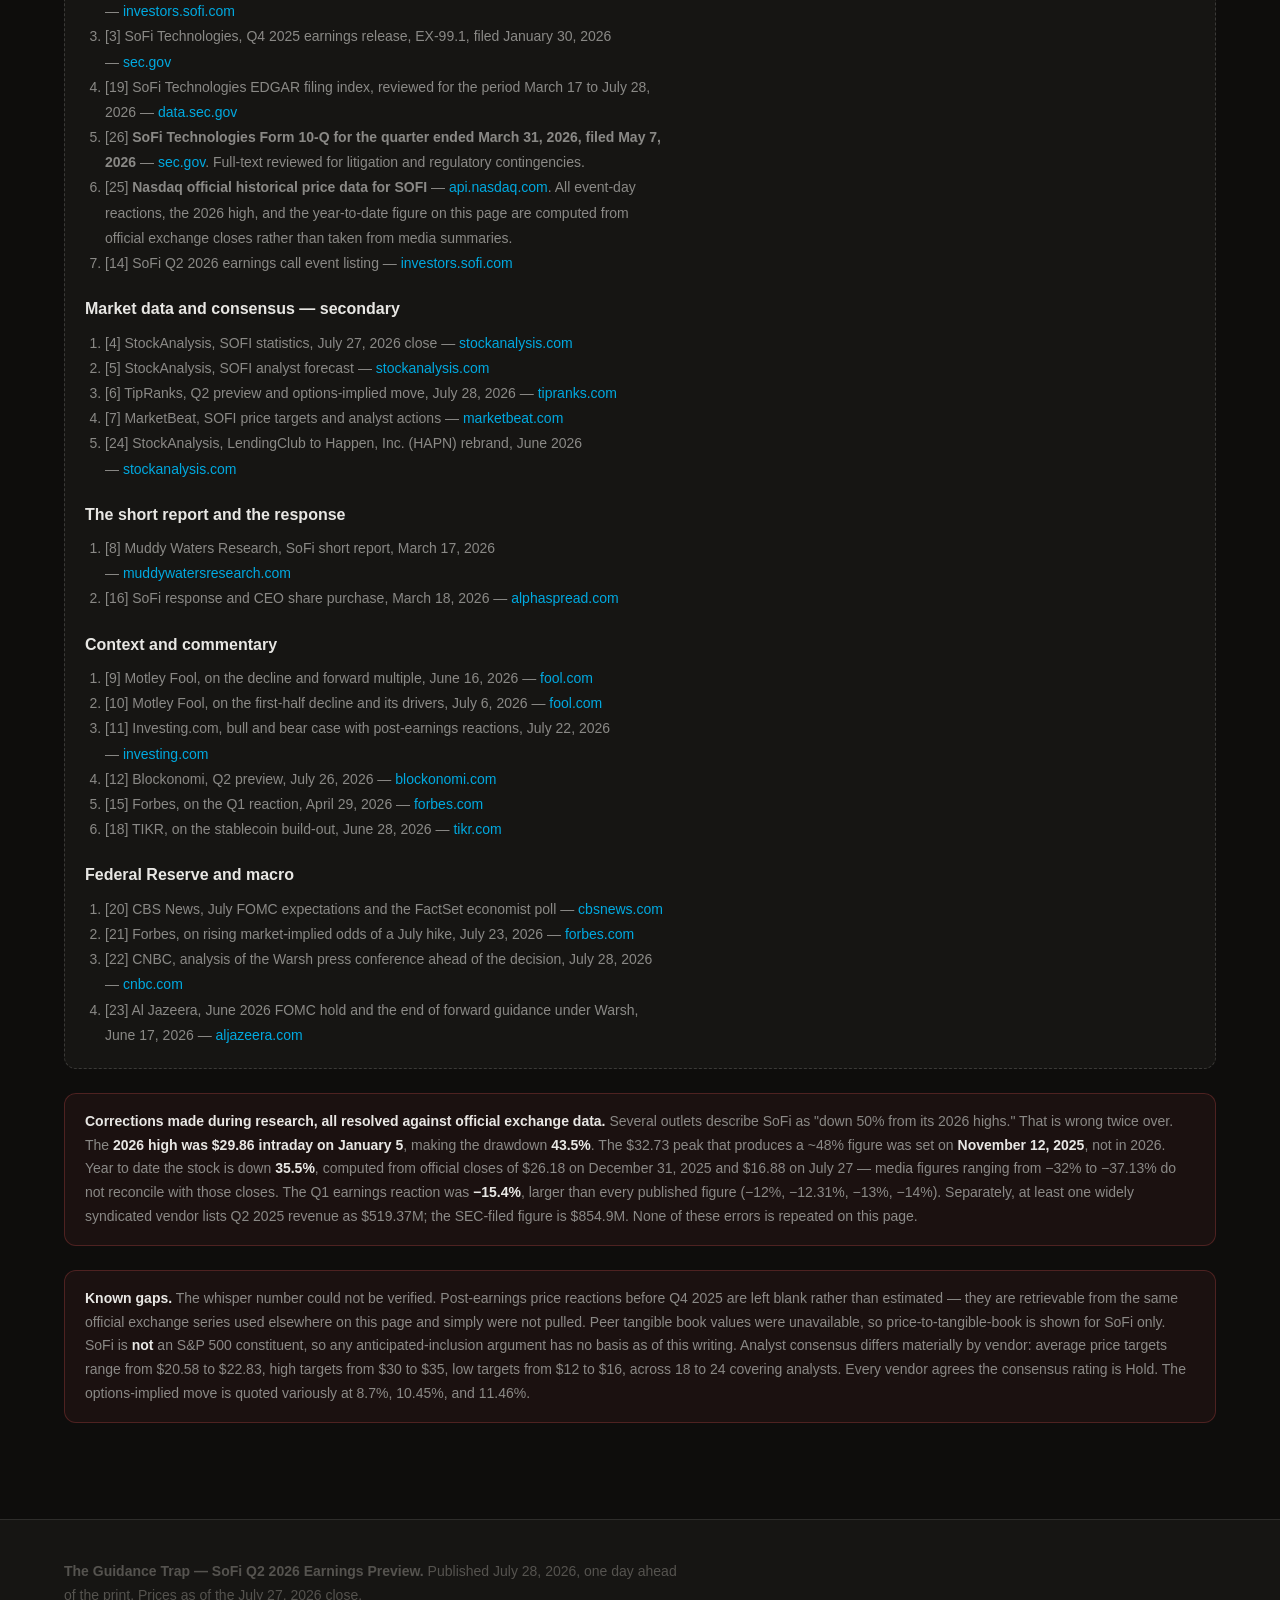
==== commit 936de56b: "Restore explicit bull/base/bear framing; rebuild timeline mobile-first - Scenario toggles now carry " ====
--- a/web-app/index.html
+++ b/web-app/index.html
@@ -7,7 +7,7 @@
   <meta name="description" content="SoFi has beaten or matched consensus EPS in six straight quarters and the stock has fallen after the last two prints. A preview of the July 29, 2026 Q2 report, published the day before, on the same morning the FOMC decides." />
 
   <link href="https://api.fontshare.com/v2/css?f[]=cabinet-grotesk@400,500,700,800&f[]=satoshi@300,400,500,700&display=swap" rel="stylesheet" />
-  <link rel="stylesheet" href="style.css?v=3" />
+  <link rel="stylesheet" href="style.css?v=4" />
 </head>
 <body>
 
@@ -525,9 +525,9 @@
     </div>
 
     <div class="scenario-toggles" role="tablist">
-      <button class="scenario-btn scenario-btn--bull" data-scenario="raise" role="tab" aria-selected="false">Beat &amp; Raise</button>
-      <button class="scenario-btn scenario-btn--base active" data-scenario="maintain" role="tab" aria-selected="true">Beat &amp; Maintain</button>
-      <button class="scenario-btn scenario-btn--bear" data-scenario="cut" role="tab" aria-selected="false">Miss or Trim</button>
+      <button class="scenario-btn scenario-btn--bull" data-scenario="raise" role="tab" aria-selected="false"><span class="sc-tier">BULL CASE</span><span class="sc-label">Beat &amp; Raise</span></button>
+      <button class="scenario-btn scenario-btn--base active" data-scenario="maintain" role="tab" aria-selected="true"><span class="sc-tier">BASE CASE</span><span class="sc-label">Beat &amp; Maintain</span></button>
+      <button class="scenario-btn scenario-btn--bear" data-scenario="cut" role="tab" aria-selected="false"><span class="sc-tier">BEAR CASE</span><span class="sc-label">Miss or Trim</span></button>
     </div>
 
     <div class="scenario-panel scenario-base" id="scenario-panel">
@@ -918,6 +918,6 @@
   </div>
 </footer>
 
-<script src="app.js?v=3"></script>
+<script src="app.js?v=4"></script>
 </body>
 </html>
--- a/web-app/style.css
+++ b/web-app/style.css
@@ -1772,3 +1772,48 @@
   white-space: nowrap;
 }
 .nav-brand { white-space: nowrap; }
+
+/* ── SCENARIO TIER LABELS (bull / base / bear) ── */
+.scenario-btn {
+  display: flex;
+  flex-direction: column;
+  align-items: center;
+  gap: 3px;
+  line-height: 1.25;
+}
+.sc-tier {
+  font-family: var(--font-display);
+  font-size: 0.62rem;
+  font-weight: 800;
+  letter-spacing: 0.14em;
+  opacity: 0.72;
+  text-transform: uppercase;
+}
+.sc-label { font-weight: 600; }
+.scenario-btn--bull .sc-tier { color: var(--color-bull); }
+.scenario-btn--base .sc-tier { color: var(--color-primary); }
+.scenario-btn--bear .sc-tier { color: var(--color-bear); }
+.scenario-btn.active .sc-tier { opacity: 1; }
+
+/* Scenario panel headline gets a matching tier chip */
+.scenario-panel::before {
+  content: attr(data-tier);
+  display: block;
+  font-family: var(--font-display);
+  font-size: var(--text-xs);
+  font-weight: 800;
+  letter-spacing: 0.14em;
+  color: var(--color-text-faint);
+  margin-bottom: var(--space-2);
+}
+.scenario-panel.scenario-bull::before { content: 'BULL CASE'; color: var(--color-bull); }
+.scenario-panel.scenario-base::before { content: 'BASE CASE'; color: var(--color-primary); }
+.scenario-panel.scenario-bear::before { content: 'BEAR CASE'; color: var(--color-bear); }
+.scenario-panel:not(.scenario-bull):not(.scenario-base):not(.scenario-bear)::before {
+  content: 'CUSTOM'; color: var(--color-text-faint);
+}
+
+@media (max-width: 560px) {
+  .scenario-toggles { flex-wrap: wrap; }
+  .scenario-btn { flex: 1 1 100%; }
+}
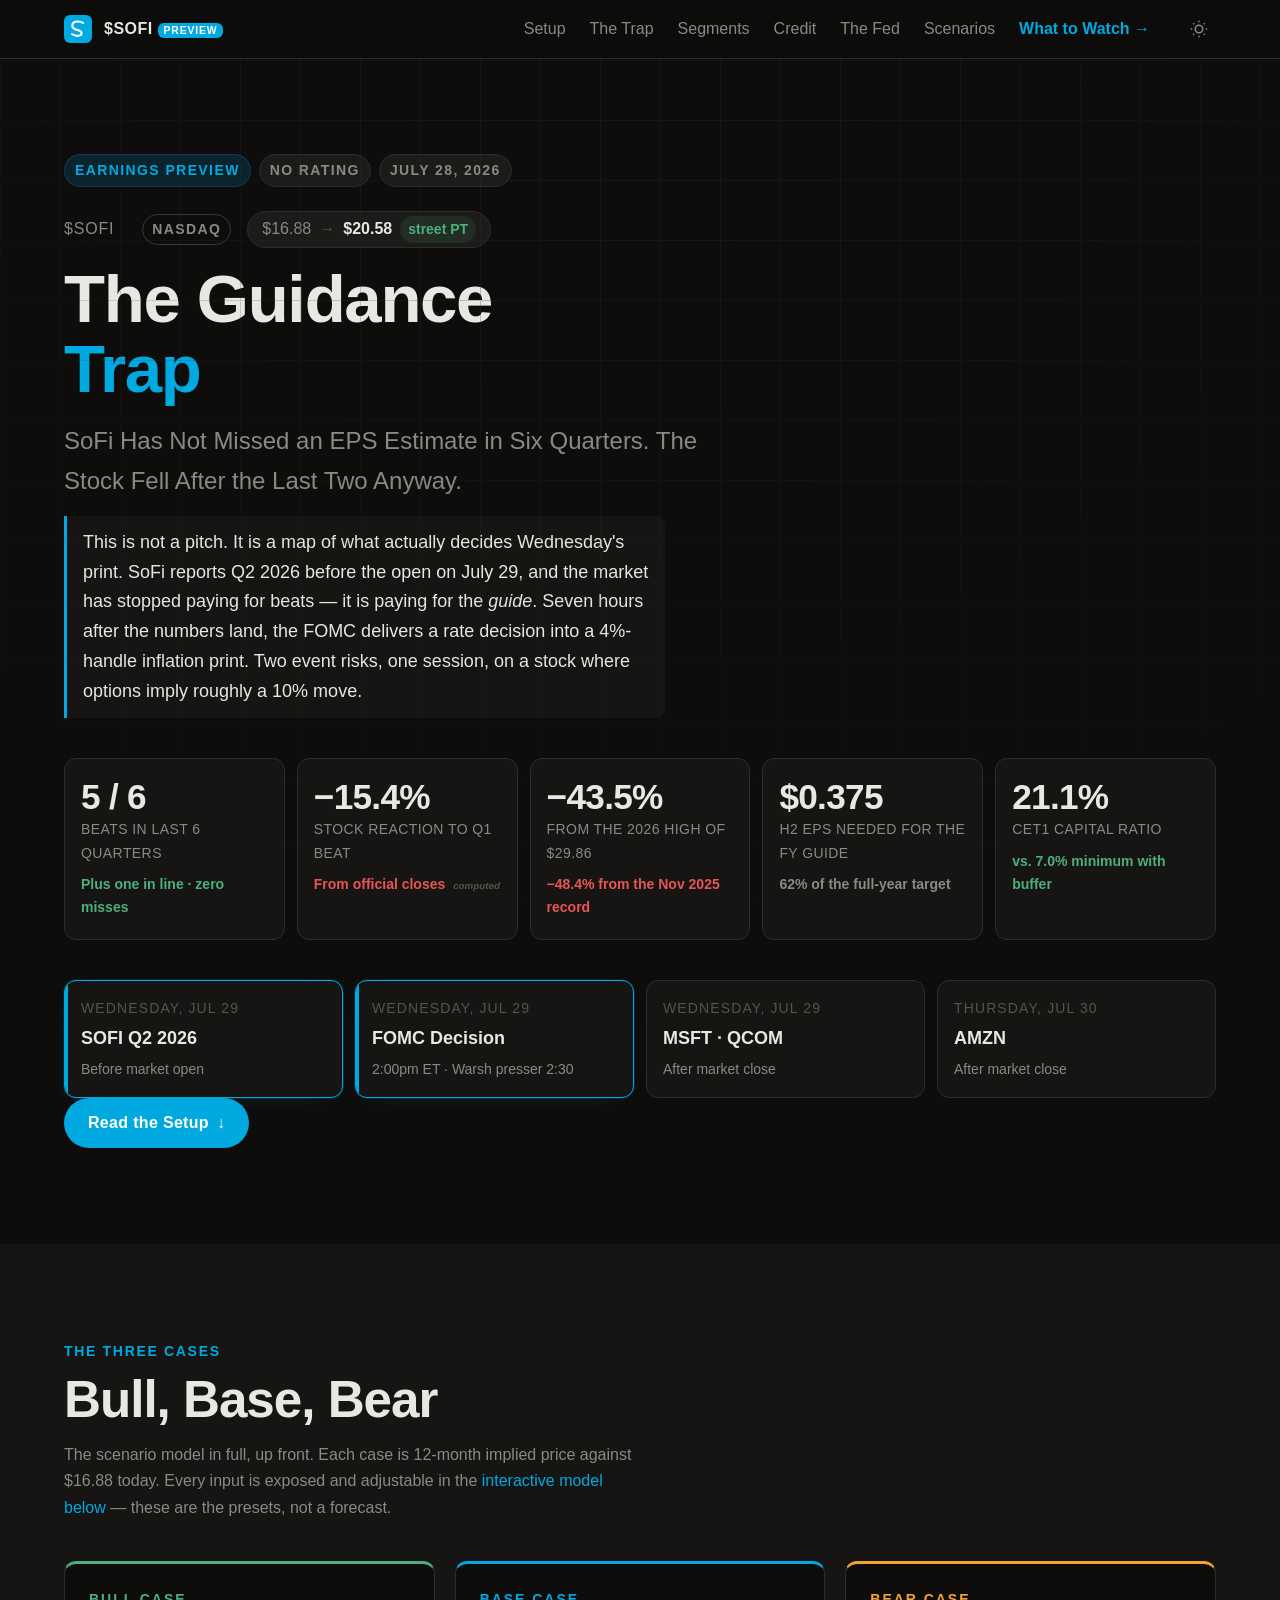
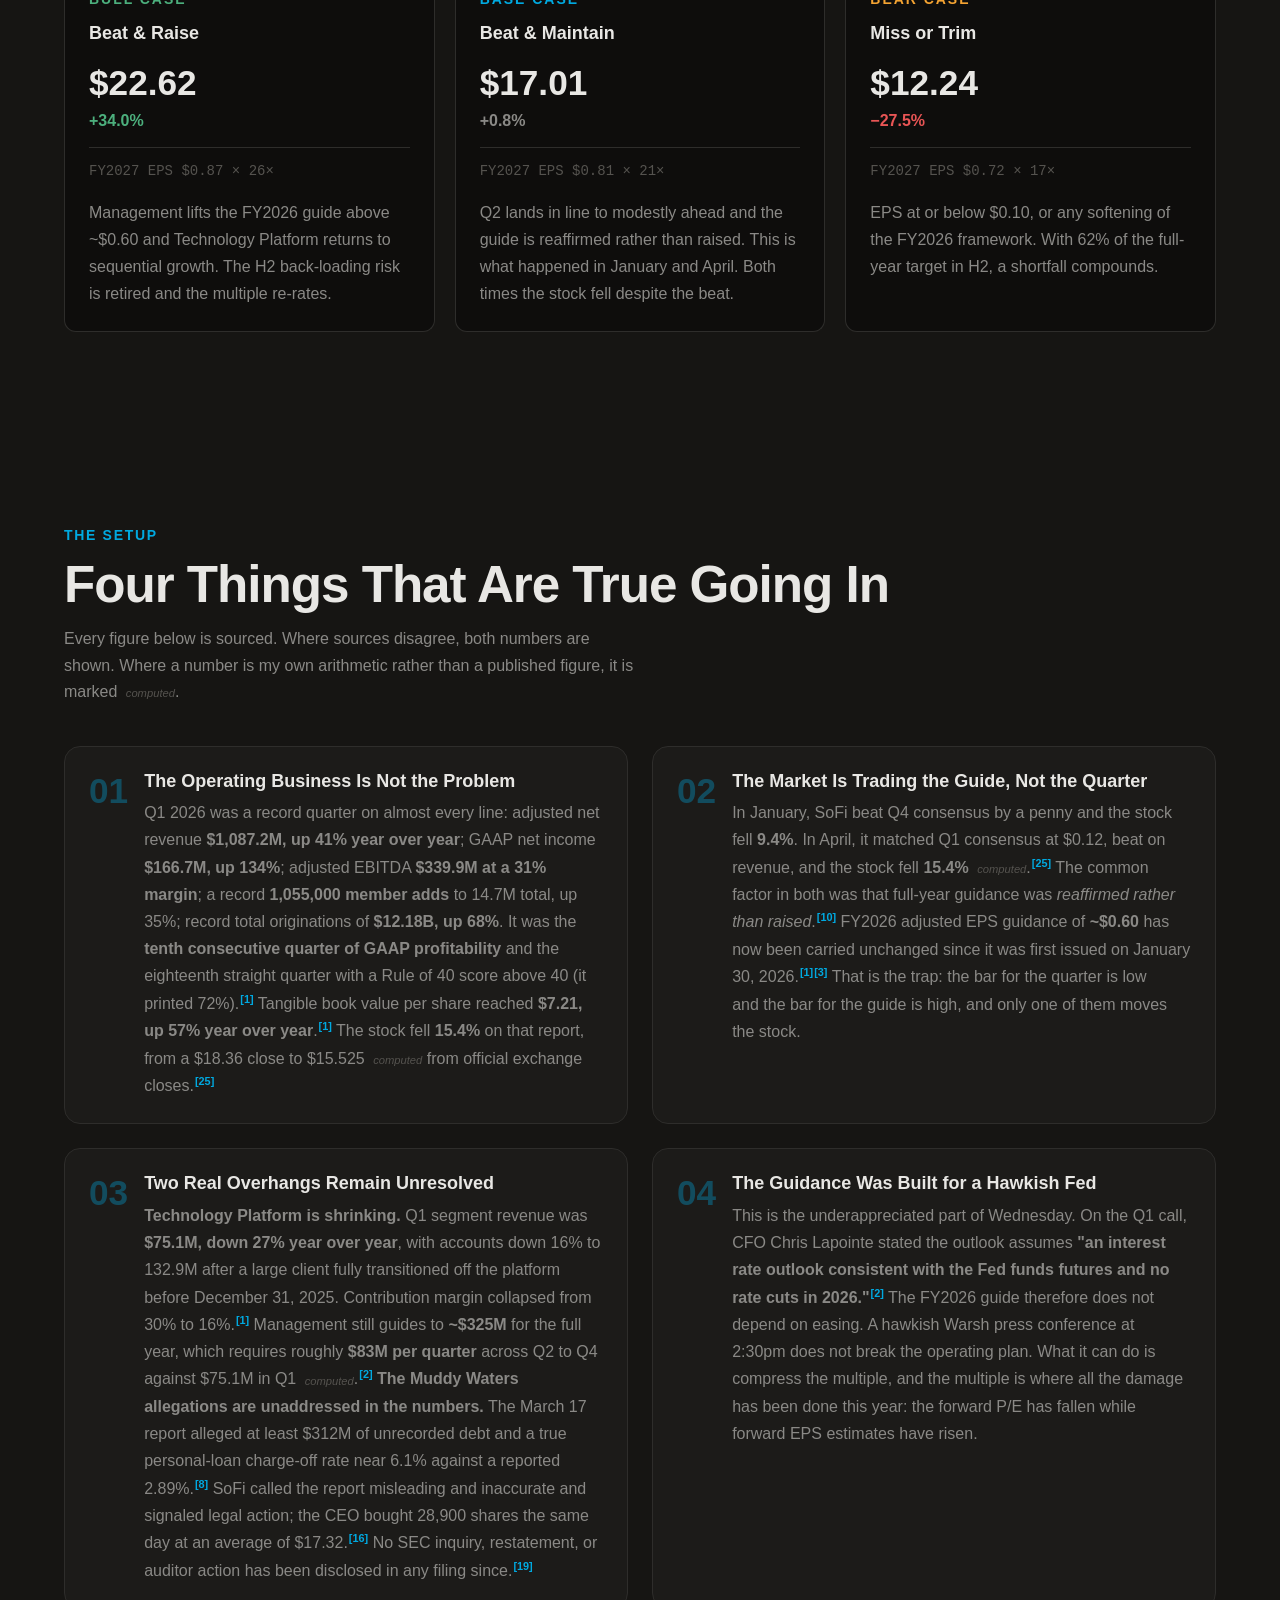
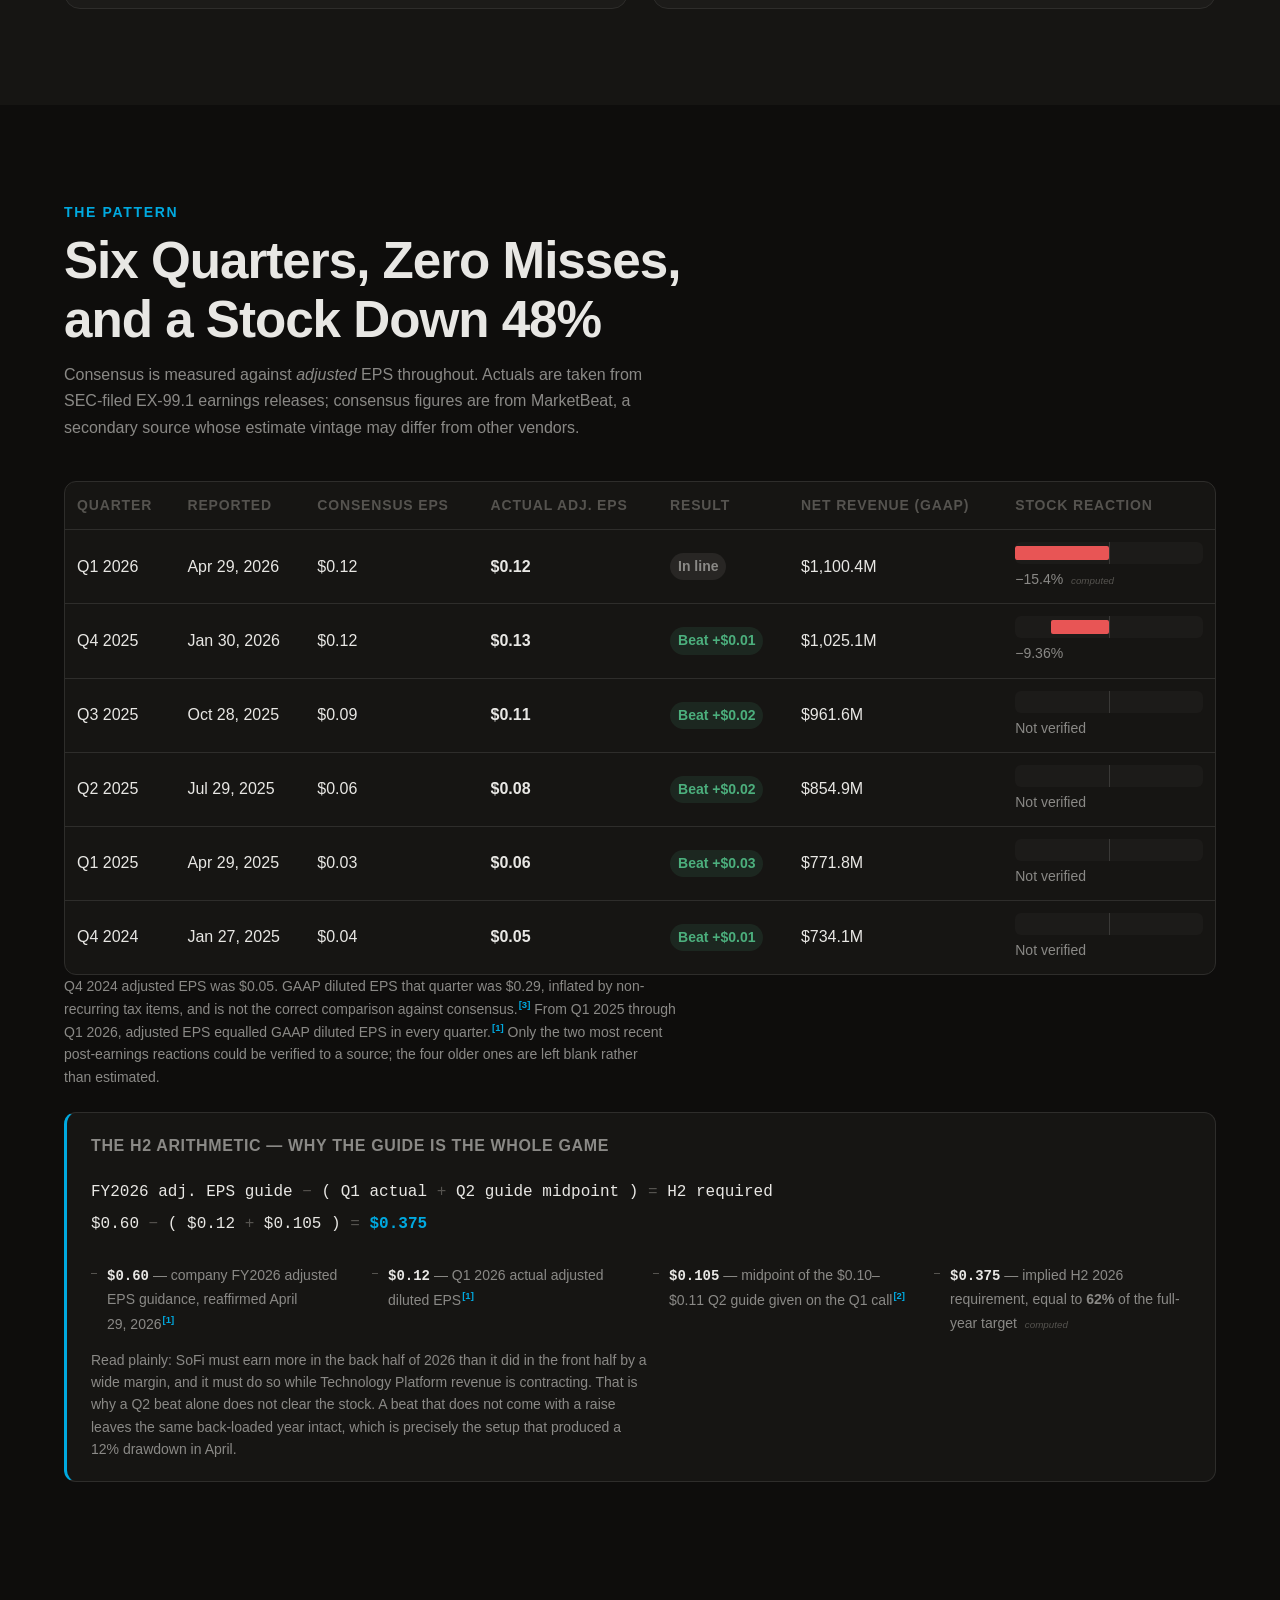
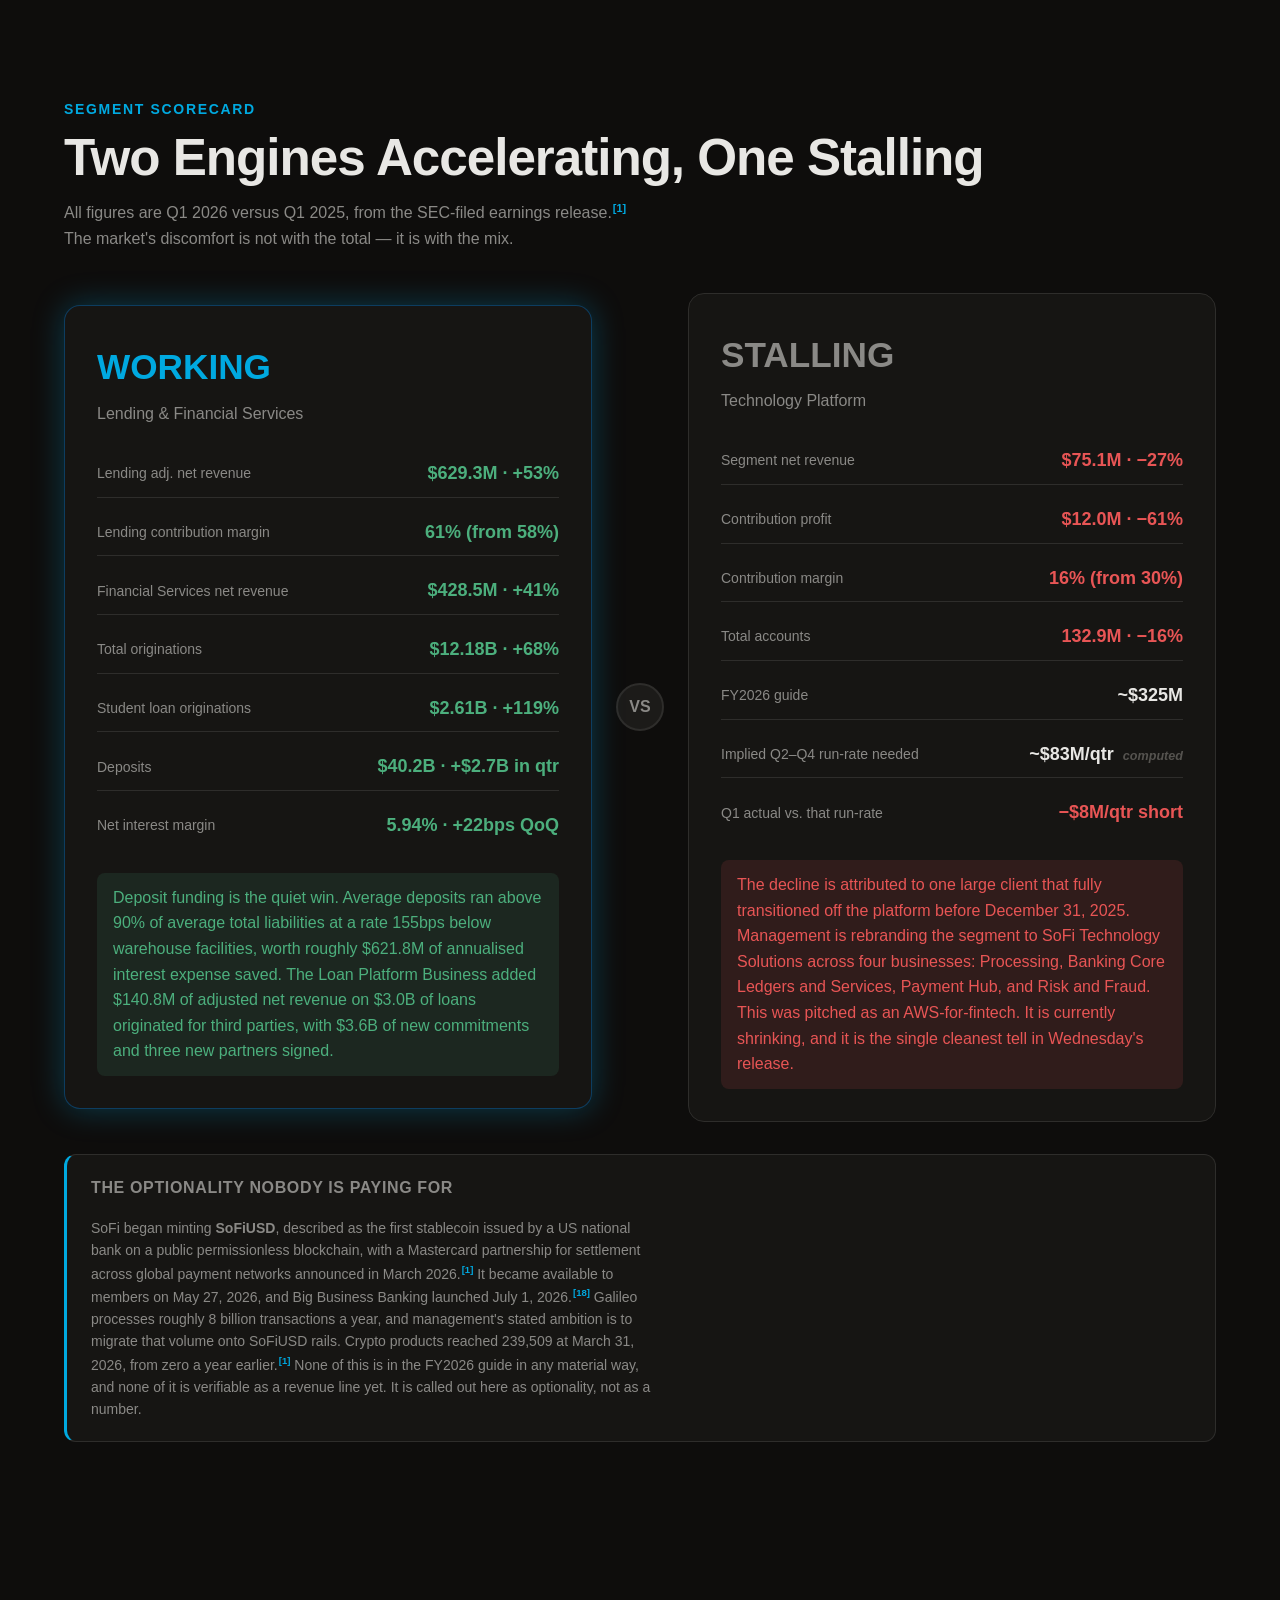
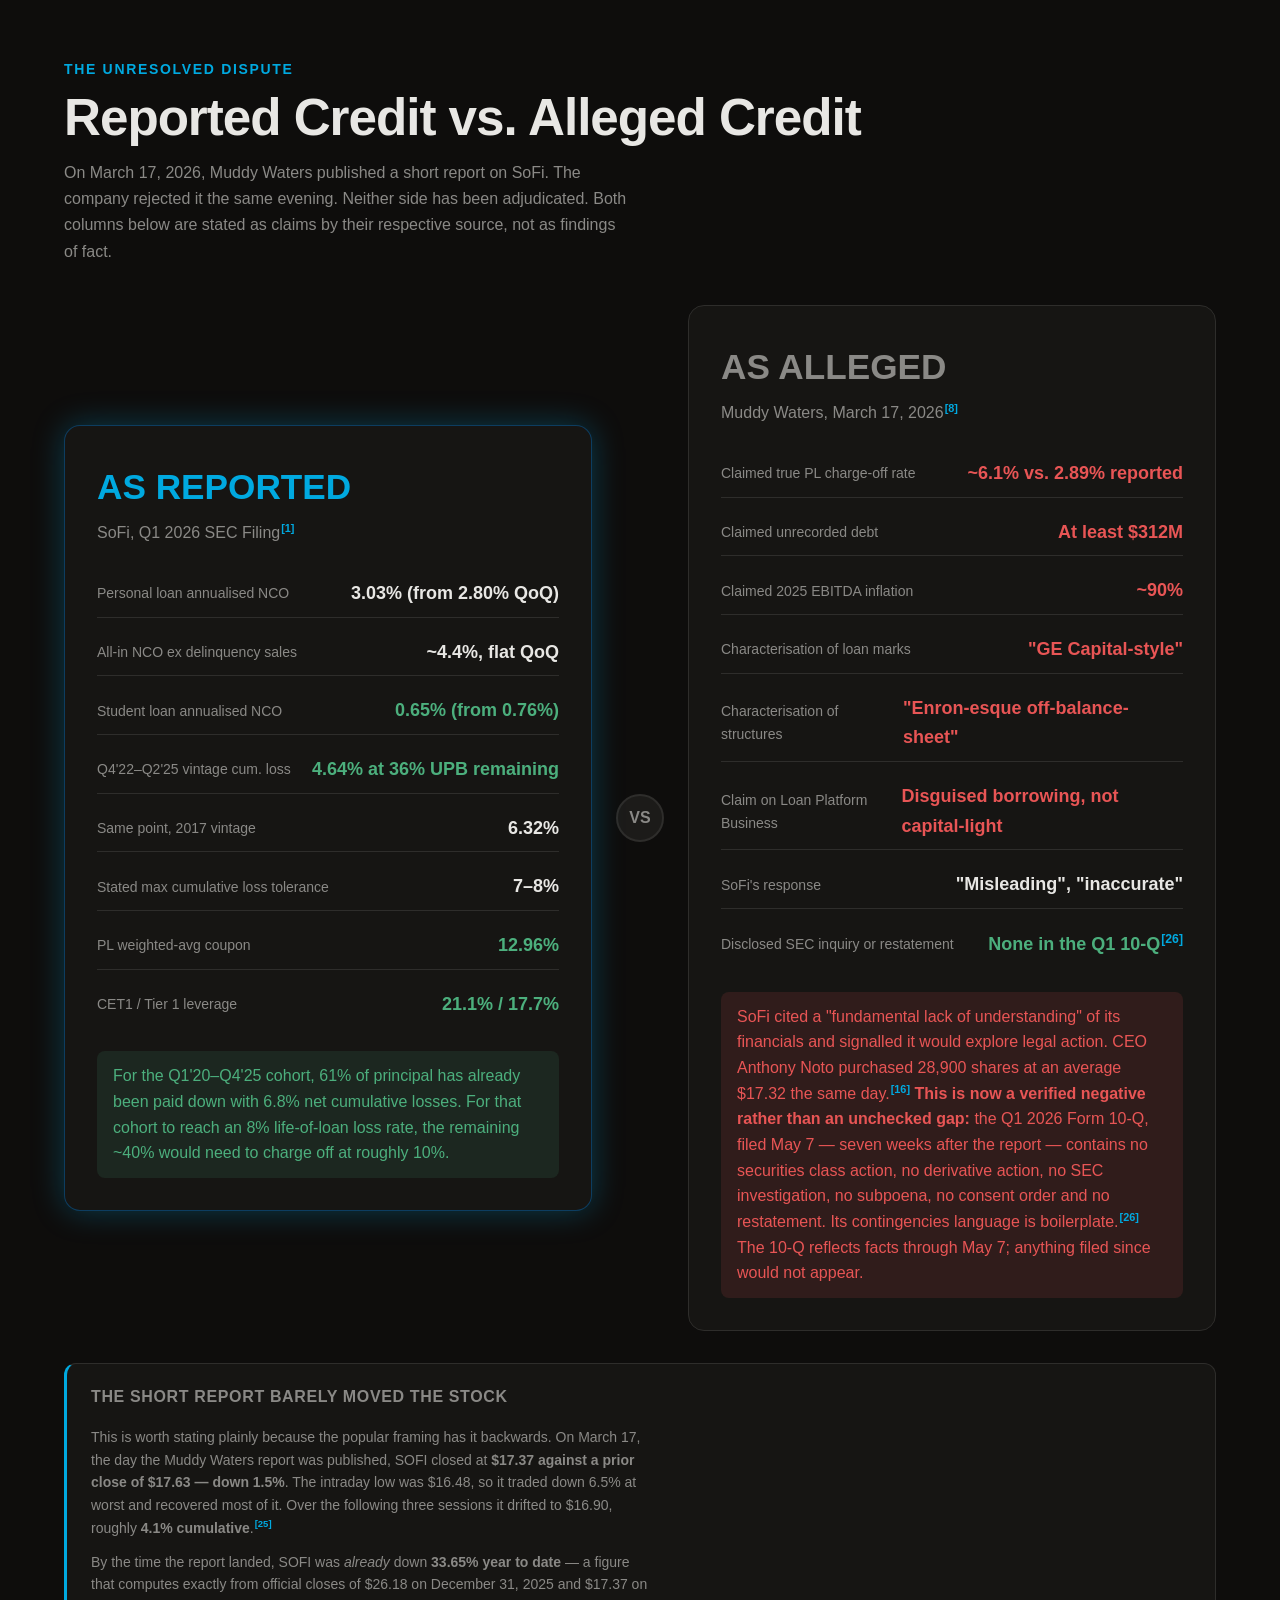
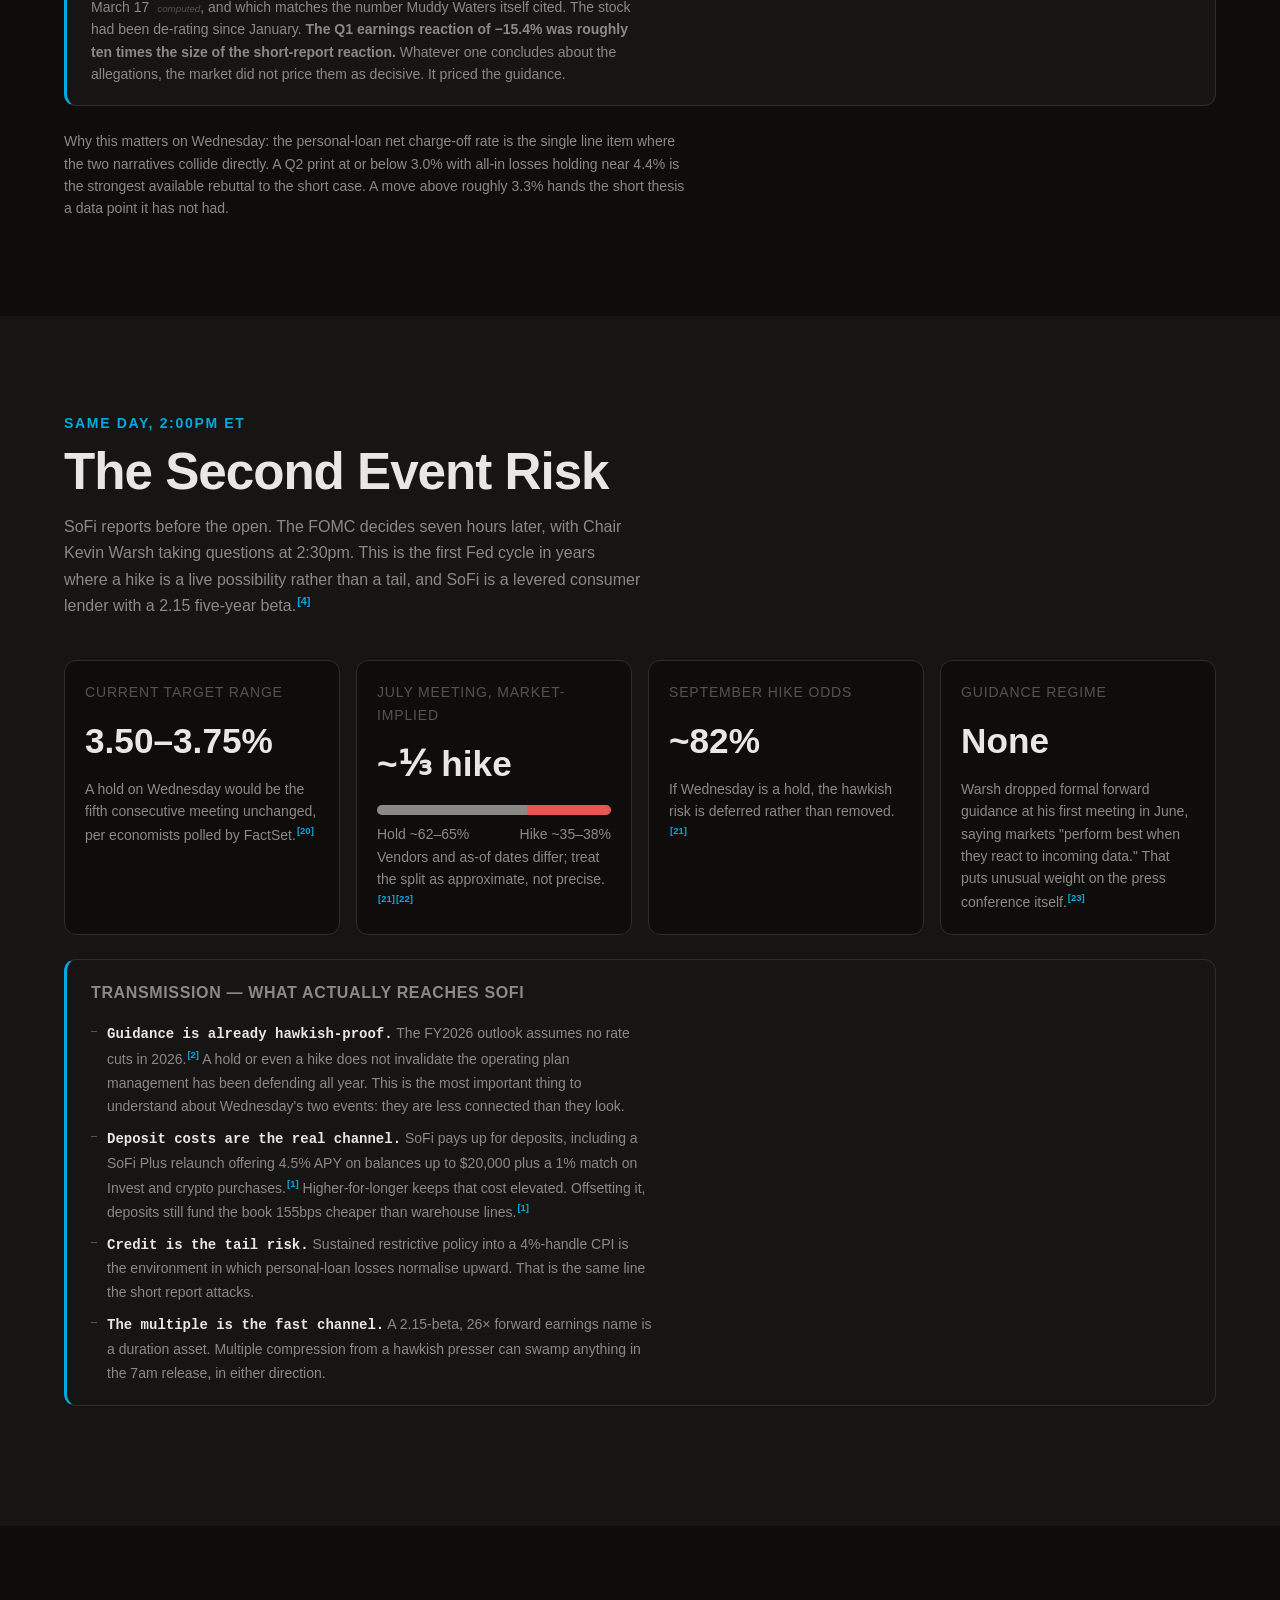
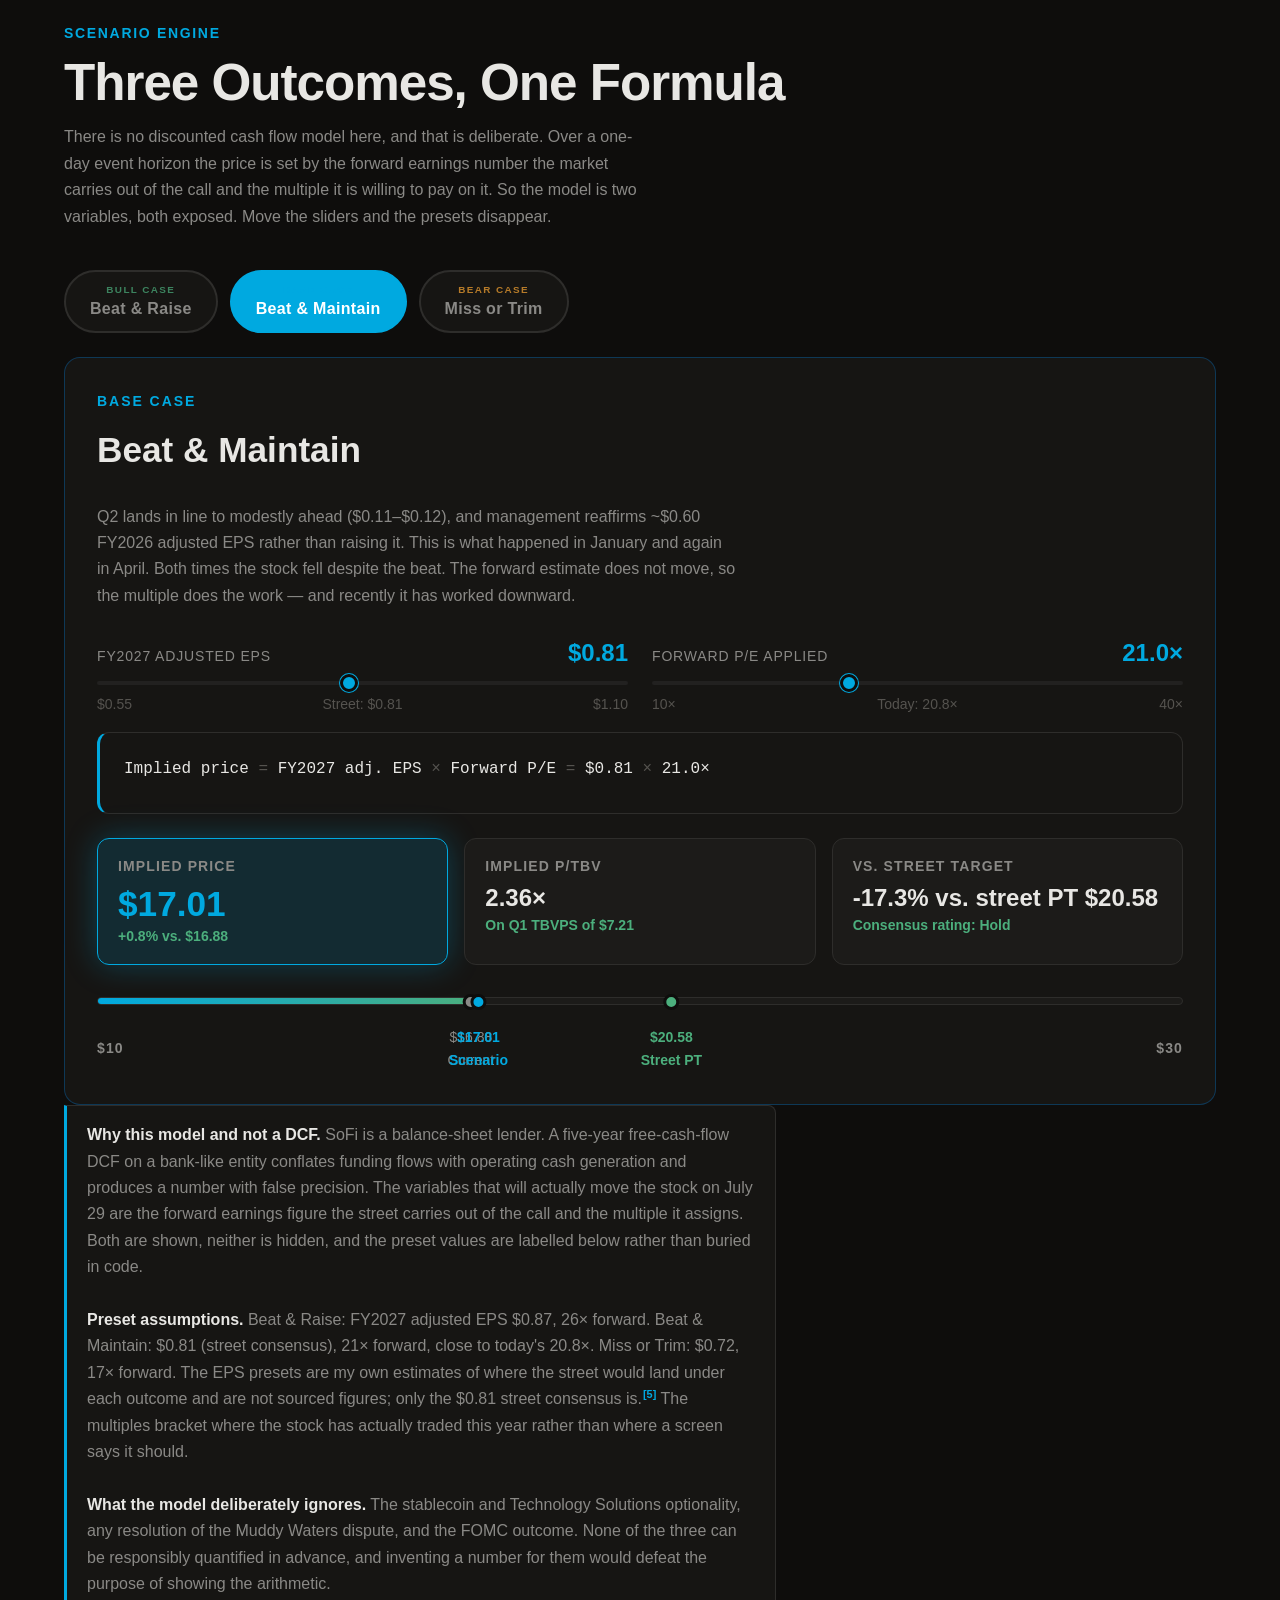
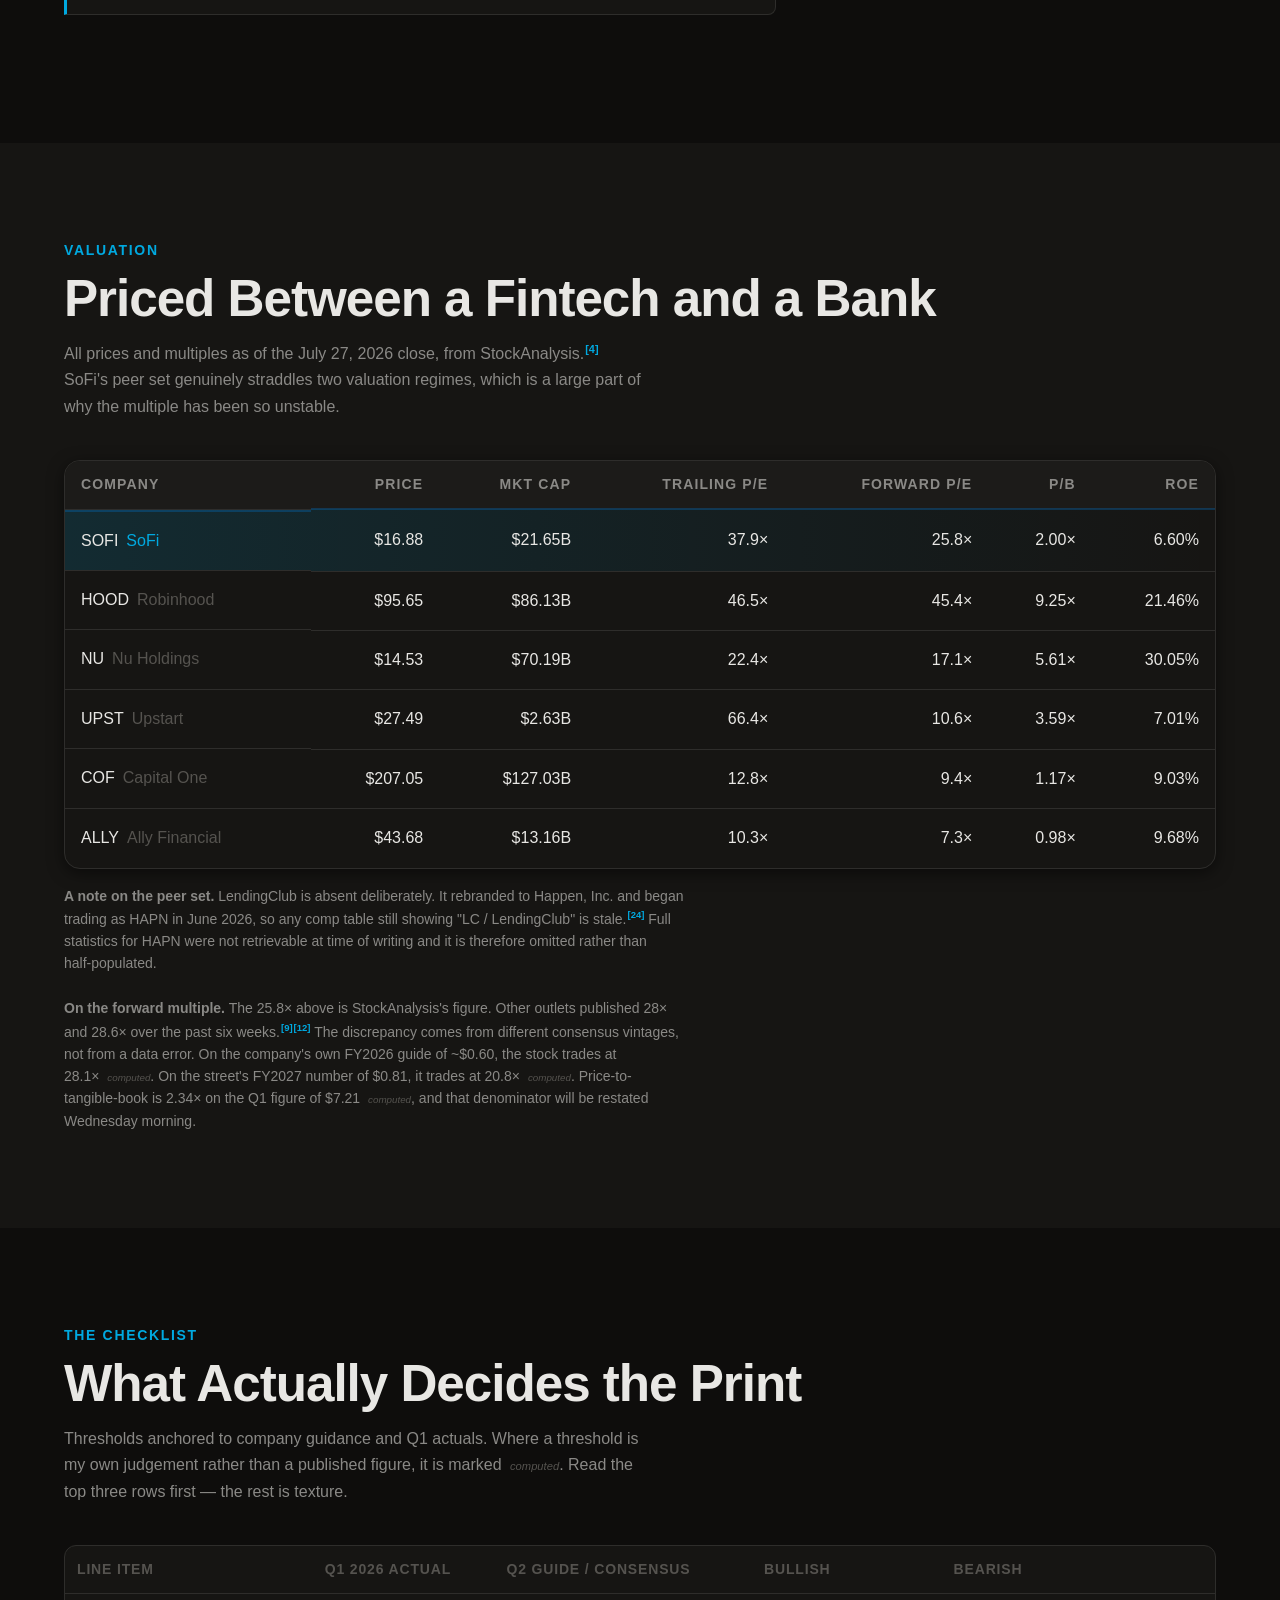
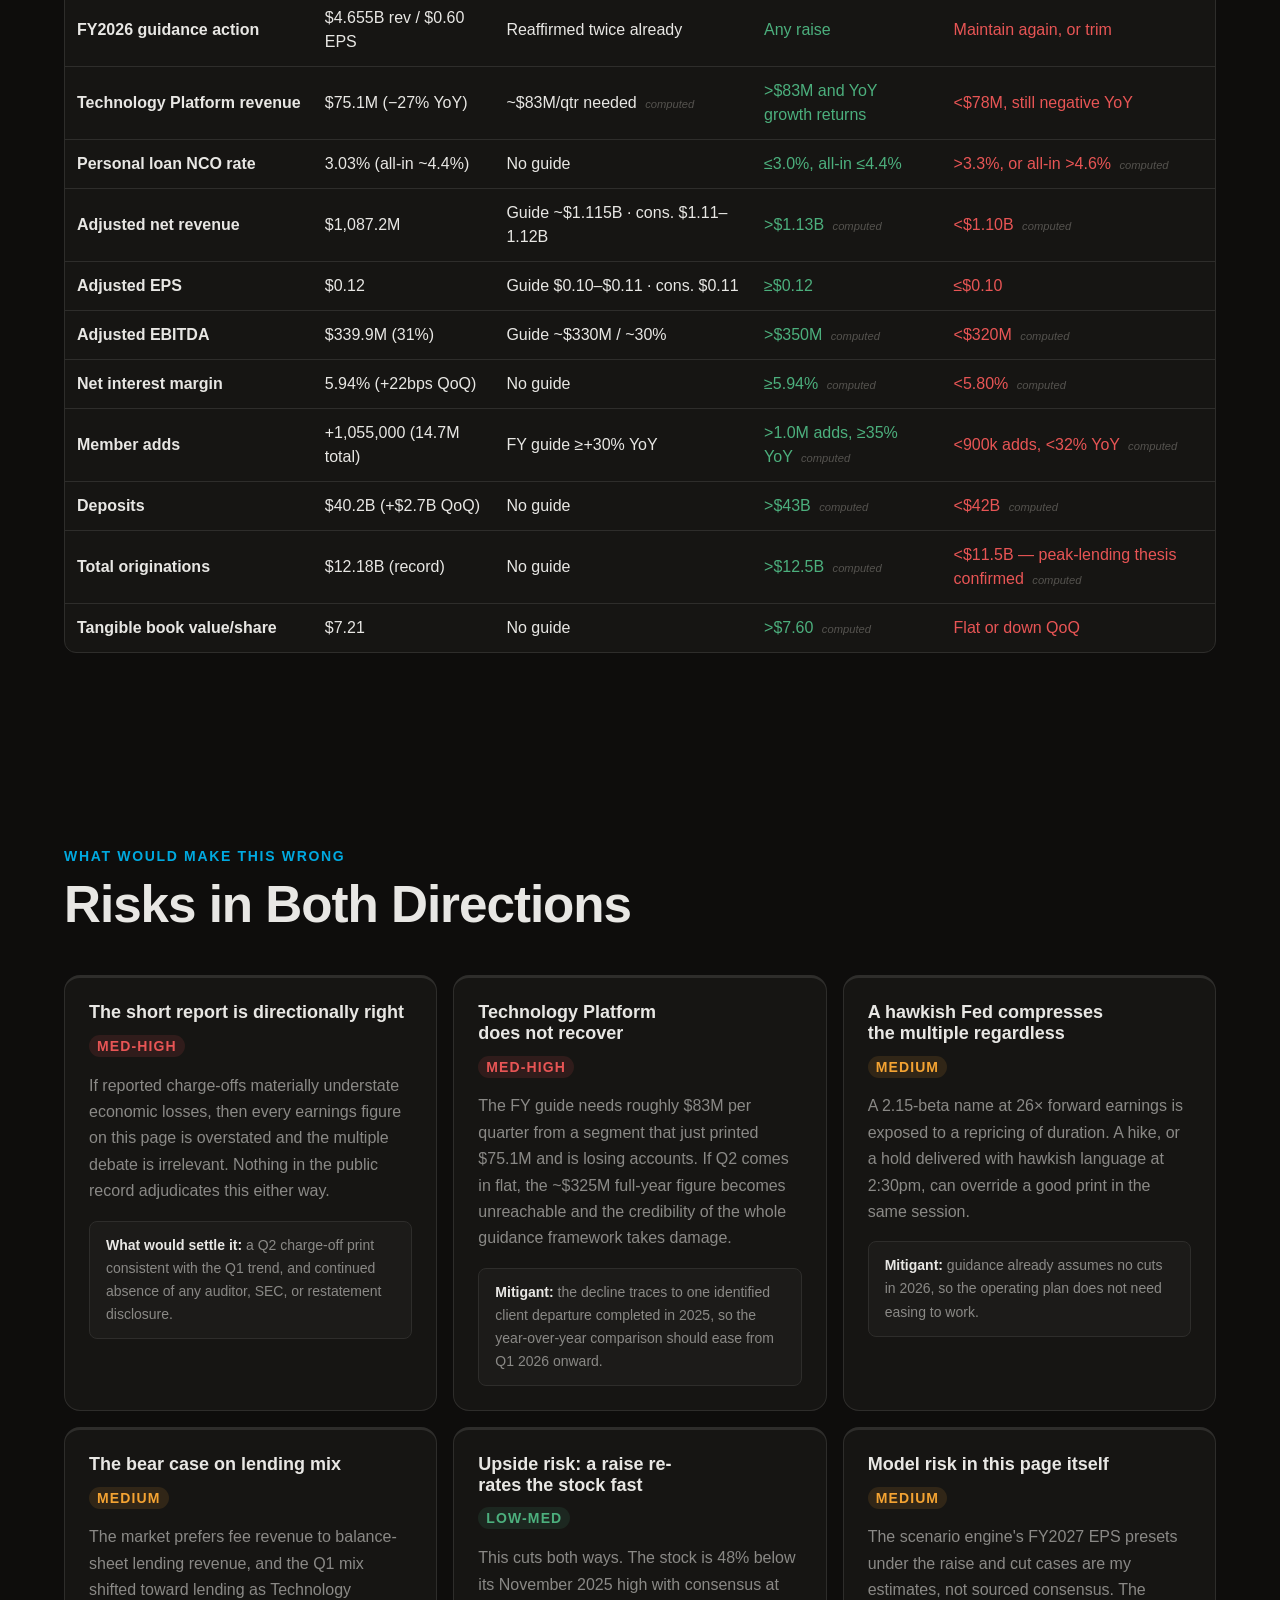
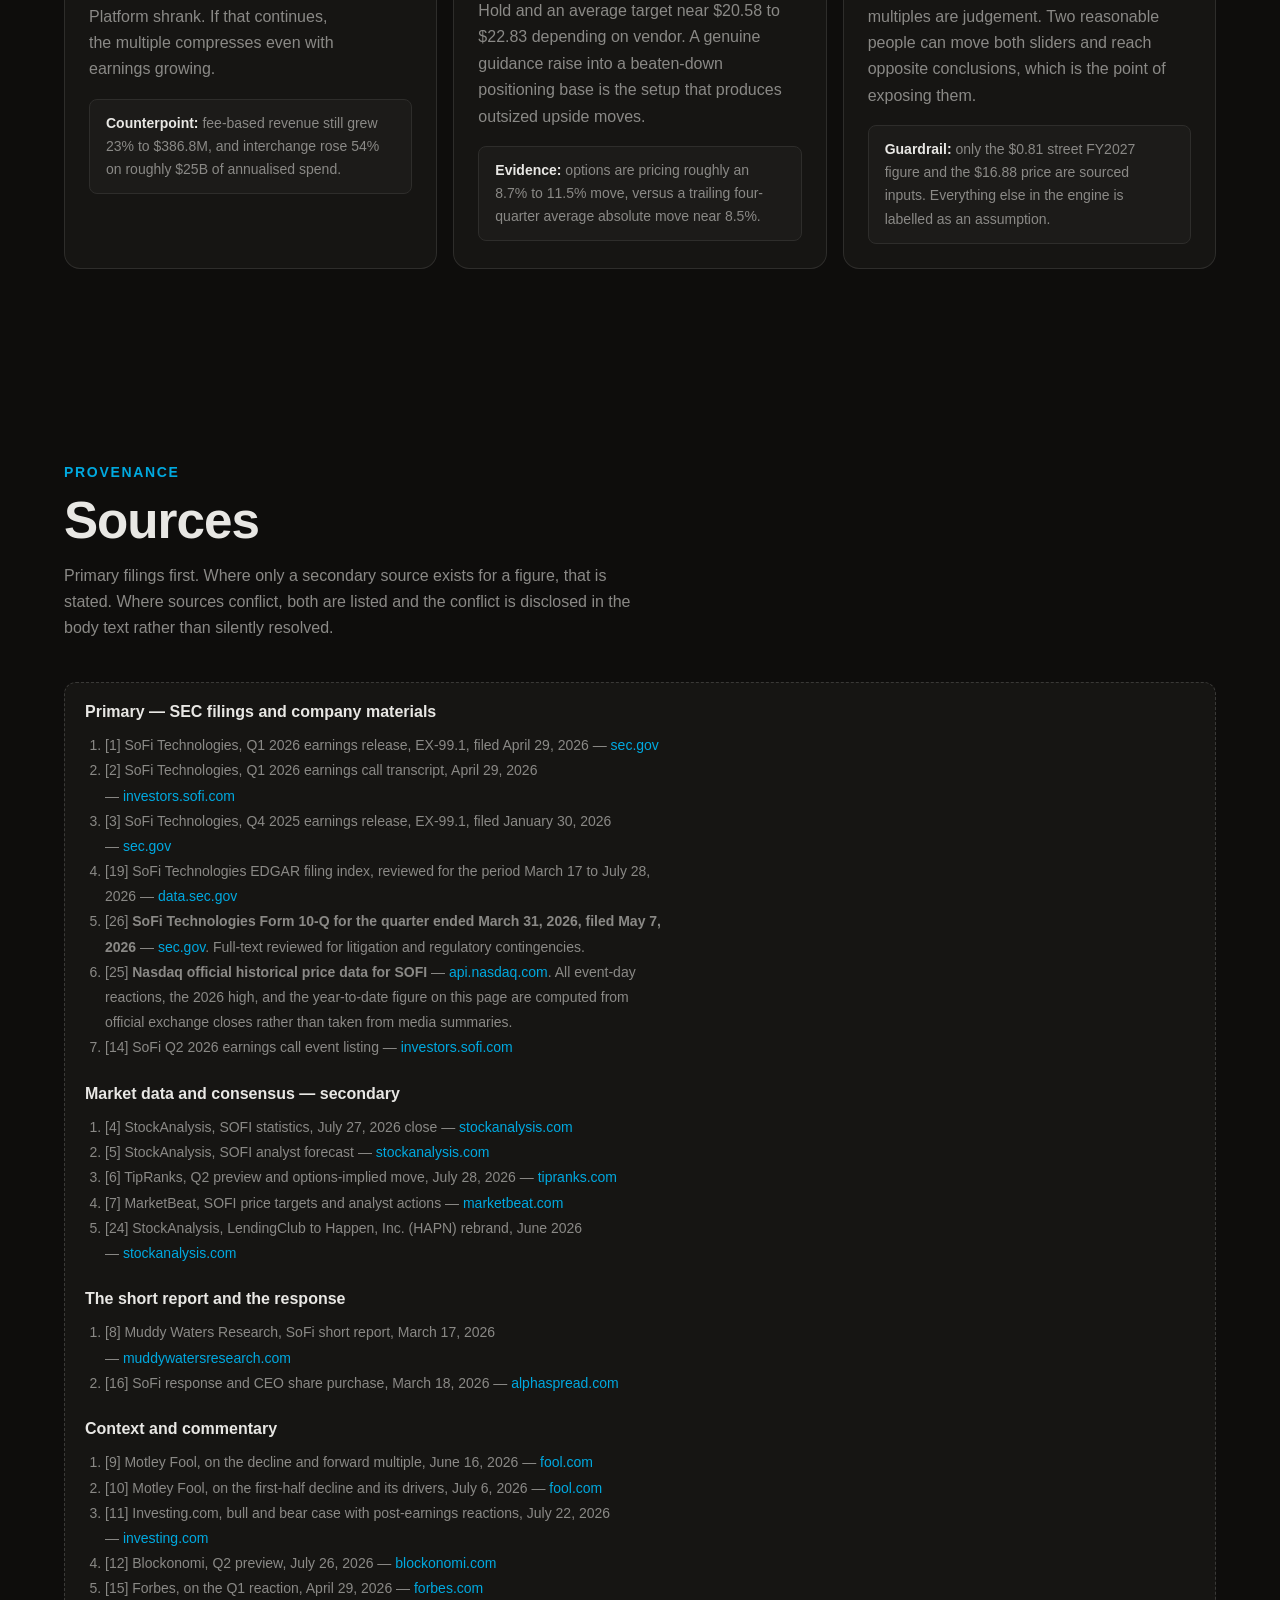
==== commit 752b3802: "Fix timeline markup bug; surface bull/base/bear up front The timeline was never a CSS problem. The g" ====
--- a/web-app/index.html
+++ b/web-app/index.html
@@ -7,7 +7,7 @@
   <meta name="description" content="SoFi has beaten or matched consensus EPS in six straight quarters and the stock has fallen after the last two prints. A preview of the July 29, 2026 Q2 report, published the day before, on the same morning the FOMC decides." />
 
   <link href="https://api.fontshare.com/v2/css?f[]=cabinet-grotesk@400,500,700,800&f[]=satoshi@300,400,500,700&display=swap" rel="stylesheet" />
-  <link rel="stylesheet" href="style.css?v=4" />
+  <link rel="stylesheet" href="style.css?v=5" />
 </head>
 <body>
 
@@ -119,6 +119,43 @@
   </div>
 </section>
 
+
+<!-- ═══ THREE CASES ═══ -->
+<section class="section three-cases" id="cases">
+  <div class="container">
+    <div class="section-header">
+      <span class="section-label">The Three Cases</span>
+      <h2>Bull, Base, Bear</h2>
+      <p class="section-desc">The scenario model in full, up front. Each case is 12-month implied price against $16.88 today. Every input is exposed and adjustable in the <a href="#scenarios">interactive model below</a> — these are the presets, not a forecast.</p>
+    </div>
+    <div class="case-grid">
+      <div class="case-card case-card--bull">
+        <div class="case-tier">BULL CASE</div>
+        <div class="case-name">Beat &amp; Raise</div>
+        <div class="case-value">$22.62</div>
+        <div class="case-delta">+34.0%</div>
+        <div class="case-formula">FY2027 EPS $0.87 &times; 26&times;</div>
+        <p class="case-desc">Management lifts the FY2026 guide above ~$0.60 and Technology Platform returns to sequential growth. The H2 back-loading risk is retired and the multiple re-rates.</p>
+      </div>
+      <div class="case-card case-card--base">
+        <div class="case-tier">BASE CASE</div>
+        <div class="case-name">Beat &amp; Maintain</div>
+        <div class="case-value">$17.01</div>
+        <div class="case-delta">+0.8%</div>
+        <div class="case-formula">FY2027 EPS $0.81 &times; 21&times;</div>
+        <p class="case-desc">Q2 lands in line to modestly ahead and the guide is reaffirmed rather than raised. This is what happened in January and April. Both times the stock fell despite the beat.</p>
+      </div>
+      <div class="case-card case-card--bear">
+        <div class="case-tier">BEAR CASE</div>
+        <div class="case-name">Miss or Trim</div>
+        <div class="case-value">$12.24</div>
+        <div class="case-delta">&minus;27.5%</div>
+        <div class="case-formula">FY2027 EPS $0.72 &times; 17&times;</div>
+        <p class="case-desc">EPS at or below $0.10, or any softening of the FY2026 framework. With 62% of the full-year target in H2, a shortfall compounds.</p>
+      </div>
+    </div>
+  </div>
+</section>
 <!-- ═══════════════════════════════════════════════
      THE SETUP
 ════════════════════════════════════════════════ -->
@@ -918,6 +955,6 @@
   </div>
 </footer>
 
-<script src="app.js?v=4"></script>
+<script src="app.js?v=5"></script>
 </body>
 </html>
--- a/web-app/style.css
+++ b/web-app/style.css
@@ -1817,3 +1817,71 @@
   .scenario-toggles { flex-wrap: wrap; }
   .scenario-btn { flex: 1 1 100%; }
 }
+
+/* ── THREE CASES (bull / base / bear, up front) ── */
+.three-cases { background: var(--color-surface); }
+.case-grid {
+  display: grid;
+  grid-template-columns: repeat(auto-fit, minmax(260px, 1fr));
+  gap: var(--space-5);
+  margin-top: var(--space-8);
+}
+.case-card {
+  background: var(--color-bg);
+  border: 1px solid var(--color-border);
+  border-top-width: 3px;
+  border-radius: var(--radius-lg);
+  padding: var(--space-6);
+  display: flex;
+  flex-direction: column;
+}
+.case-card--bull { border-top-color: var(--color-bull); }
+.case-card--base { border-top-color: var(--color-primary); }
+.case-card--bear { border-top-color: var(--color-bear); }
+.case-tier {
+  font-family: var(--font-display);
+  font-size: var(--text-xs);
+  font-weight: 800;
+  letter-spacing: 0.14em;
+}
+.case-card--bull .case-tier { color: var(--color-bull); }
+.case-card--base .case-tier { color: var(--color-primary); }
+.case-card--bear .case-tier { color: var(--color-bear); }
+.case-name {
+  font-family: var(--font-display);
+  font-size: var(--text-base);
+  font-weight: 700;
+  color: var(--color-text);
+  margin: var(--space-2) 0 var(--space-4);
+}
+.case-value {
+  font-family: var(--font-display);
+  font-size: var(--text-xl);
+  font-weight: 800;
+  line-height: 1;
+  color: var(--color-text);
+  font-variant-numeric: tabular-nums;
+}
+.case-delta {
+  font-size: var(--text-sm);
+  font-weight: 600;
+  margin-top: var(--space-2);
+  color: var(--color-text-muted);
+  font-variant-numeric: tabular-nums;
+}
+.case-card--bull .case-delta { color: var(--color-positive); }
+.case-card--bear .case-delta { color: var(--color-negative); }
+.case-formula {
+  font-family: 'SFMono-Regular', 'JetBrains Mono', Menlo, monospace;
+  font-size: var(--text-xs);
+  color: var(--color-text-faint);
+  margin-top: var(--space-3);
+  padding-top: var(--space-3);
+  border-top: 1px solid var(--color-border);
+}
+.case-desc {
+  font-size: var(--text-sm);
+  color: var(--color-text-muted);
+  line-height: 1.7;
+  margin: var(--space-4) 0 0;
+}
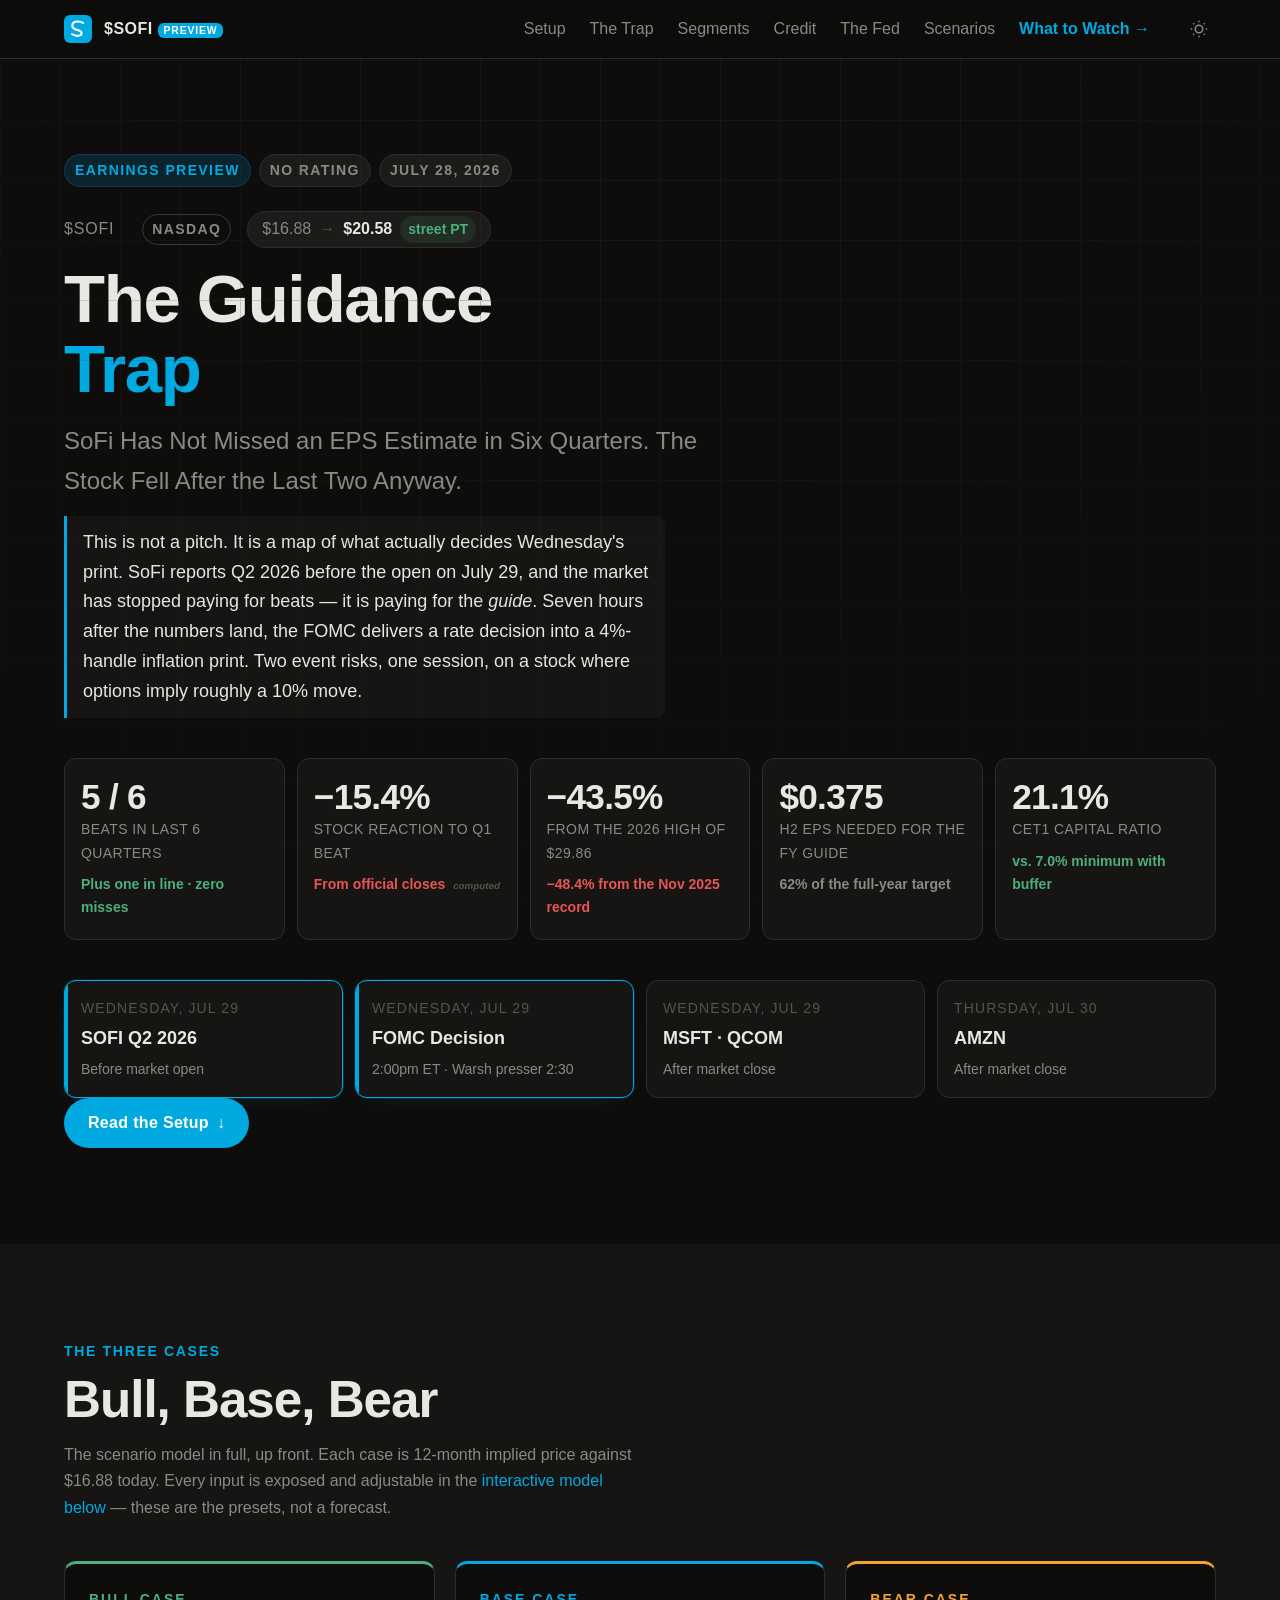
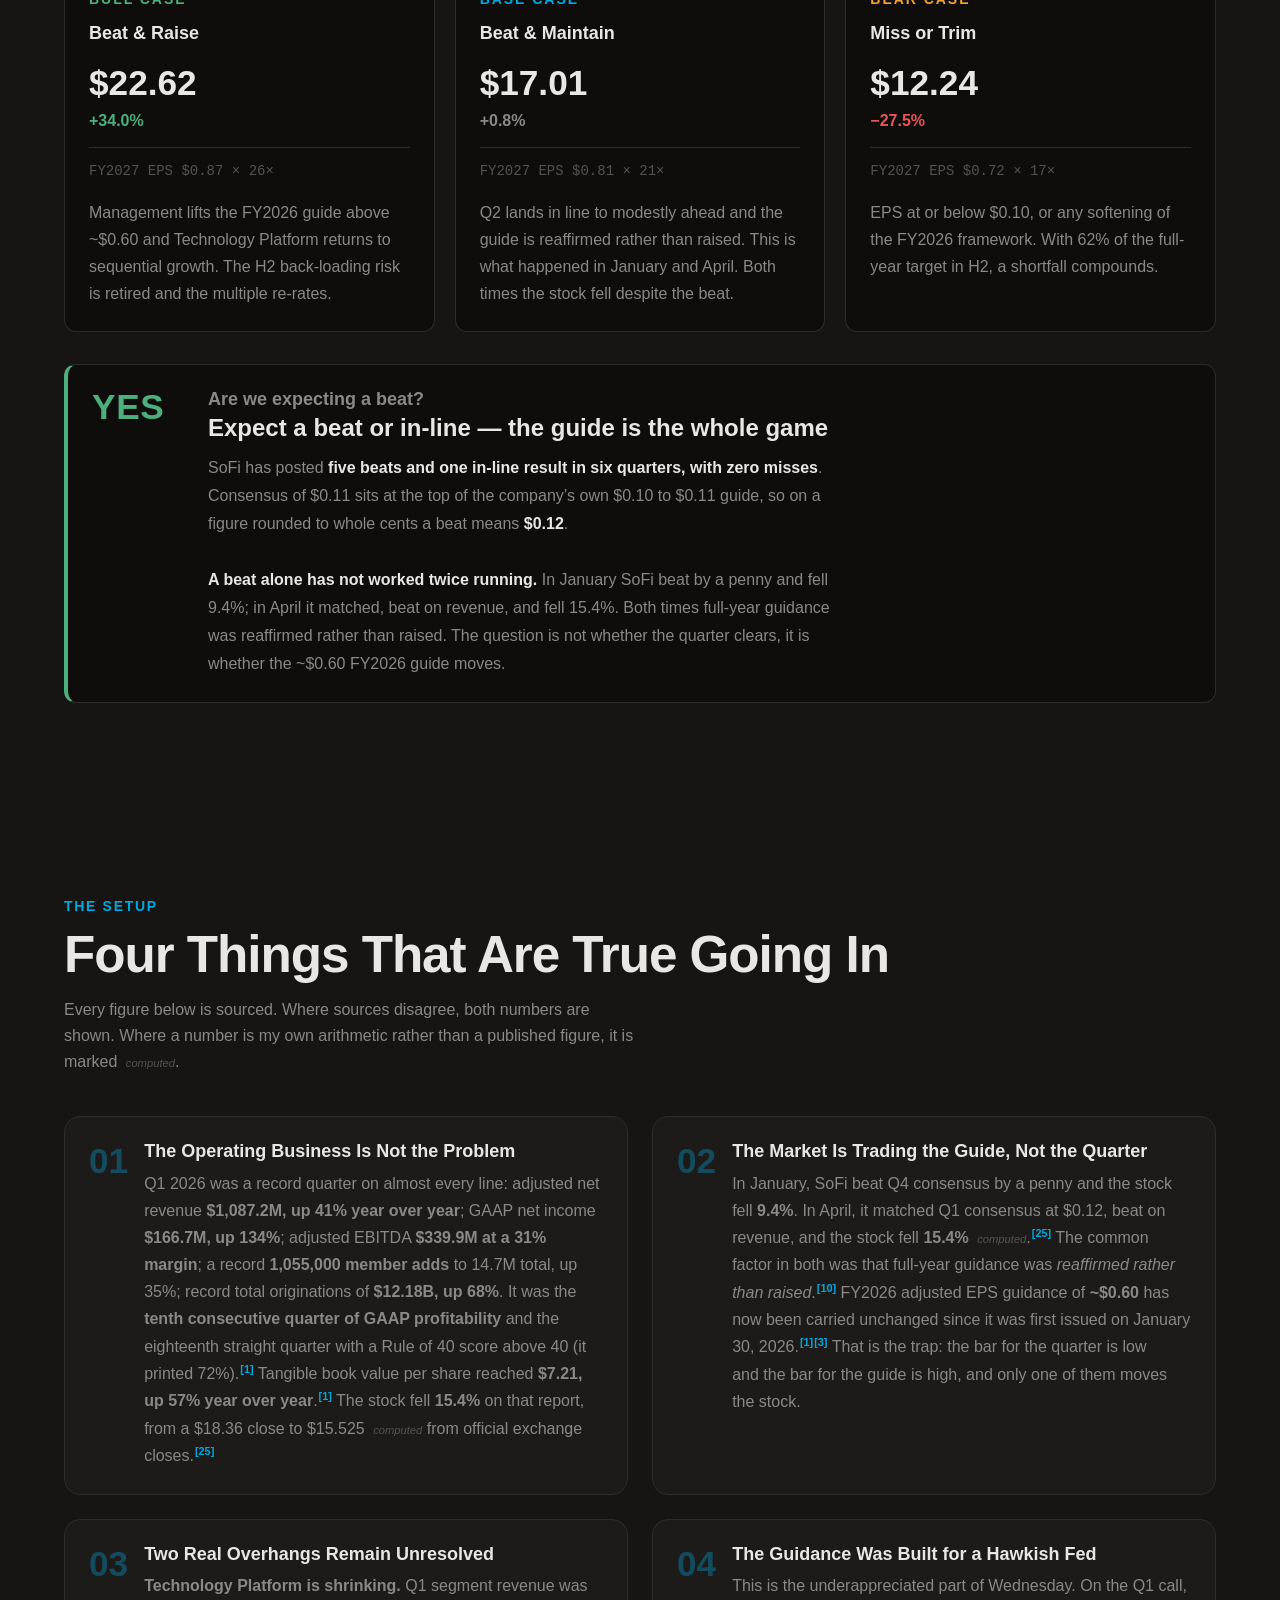
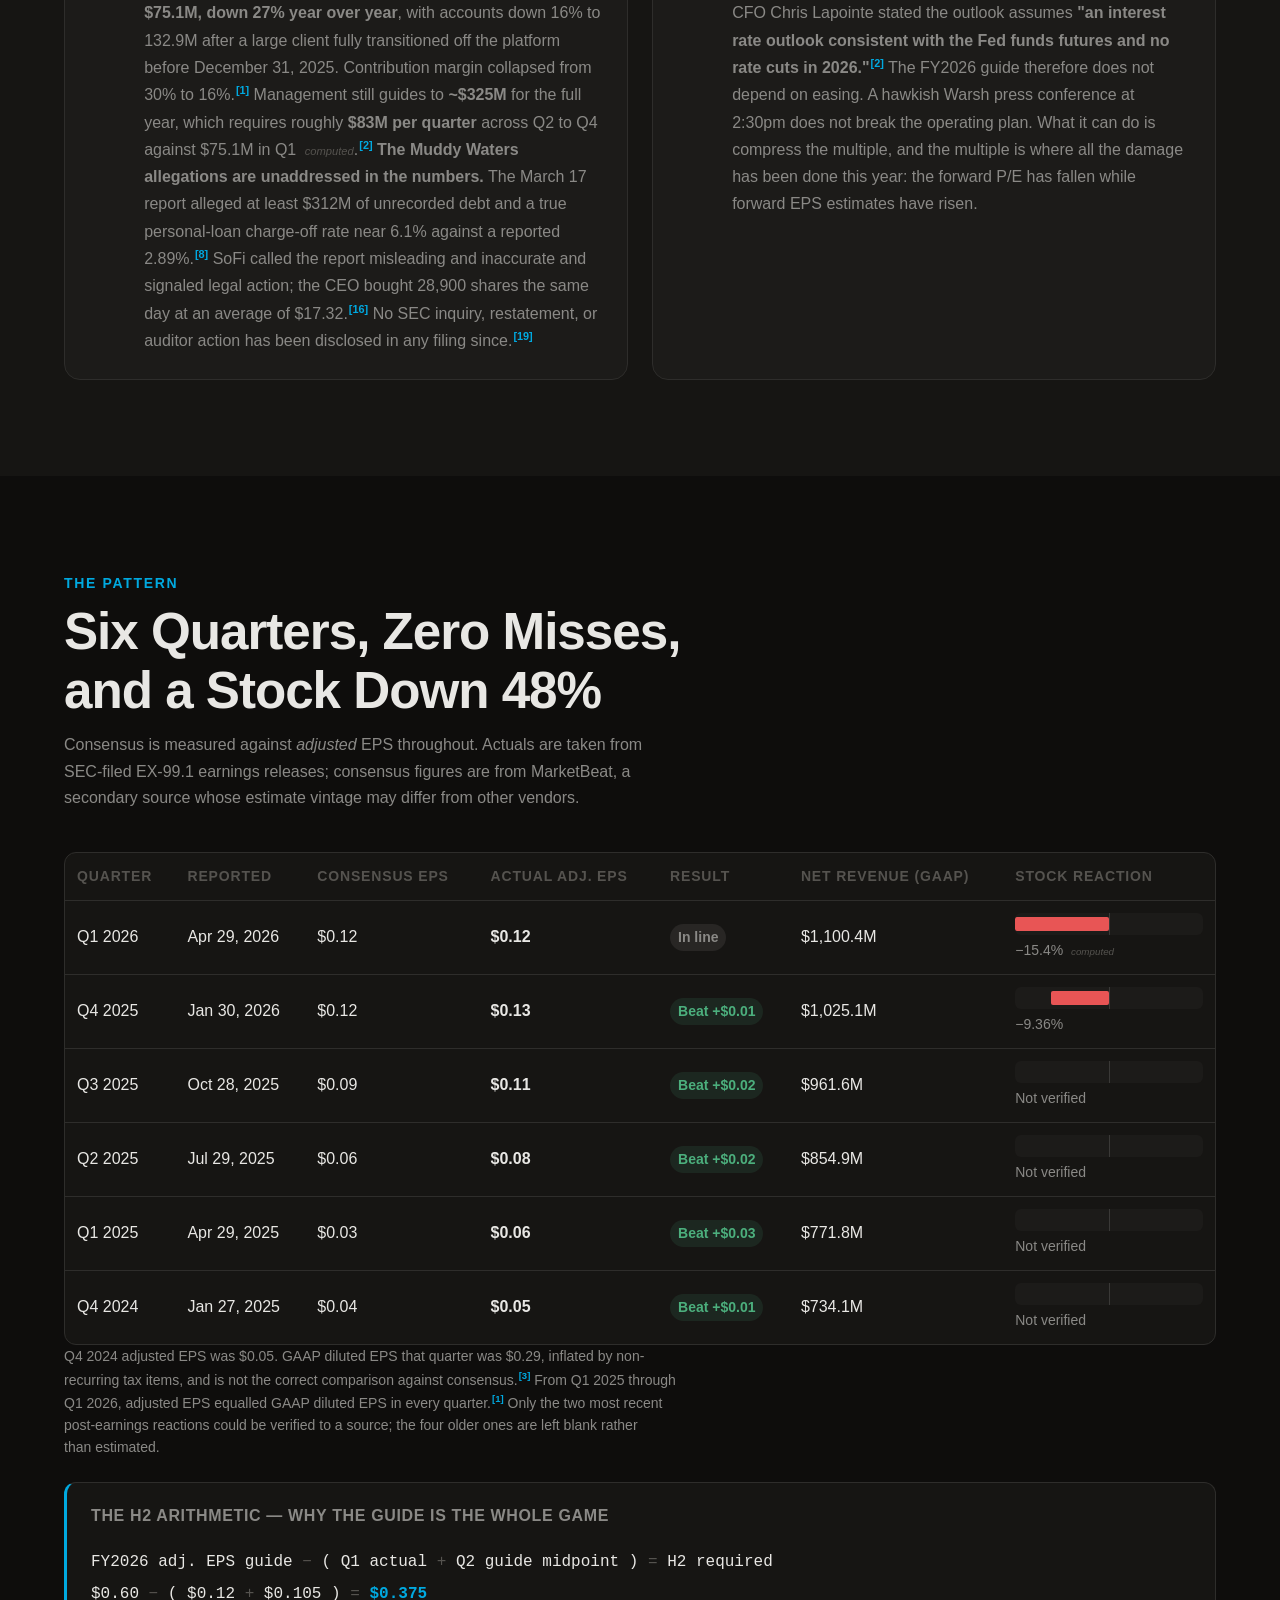
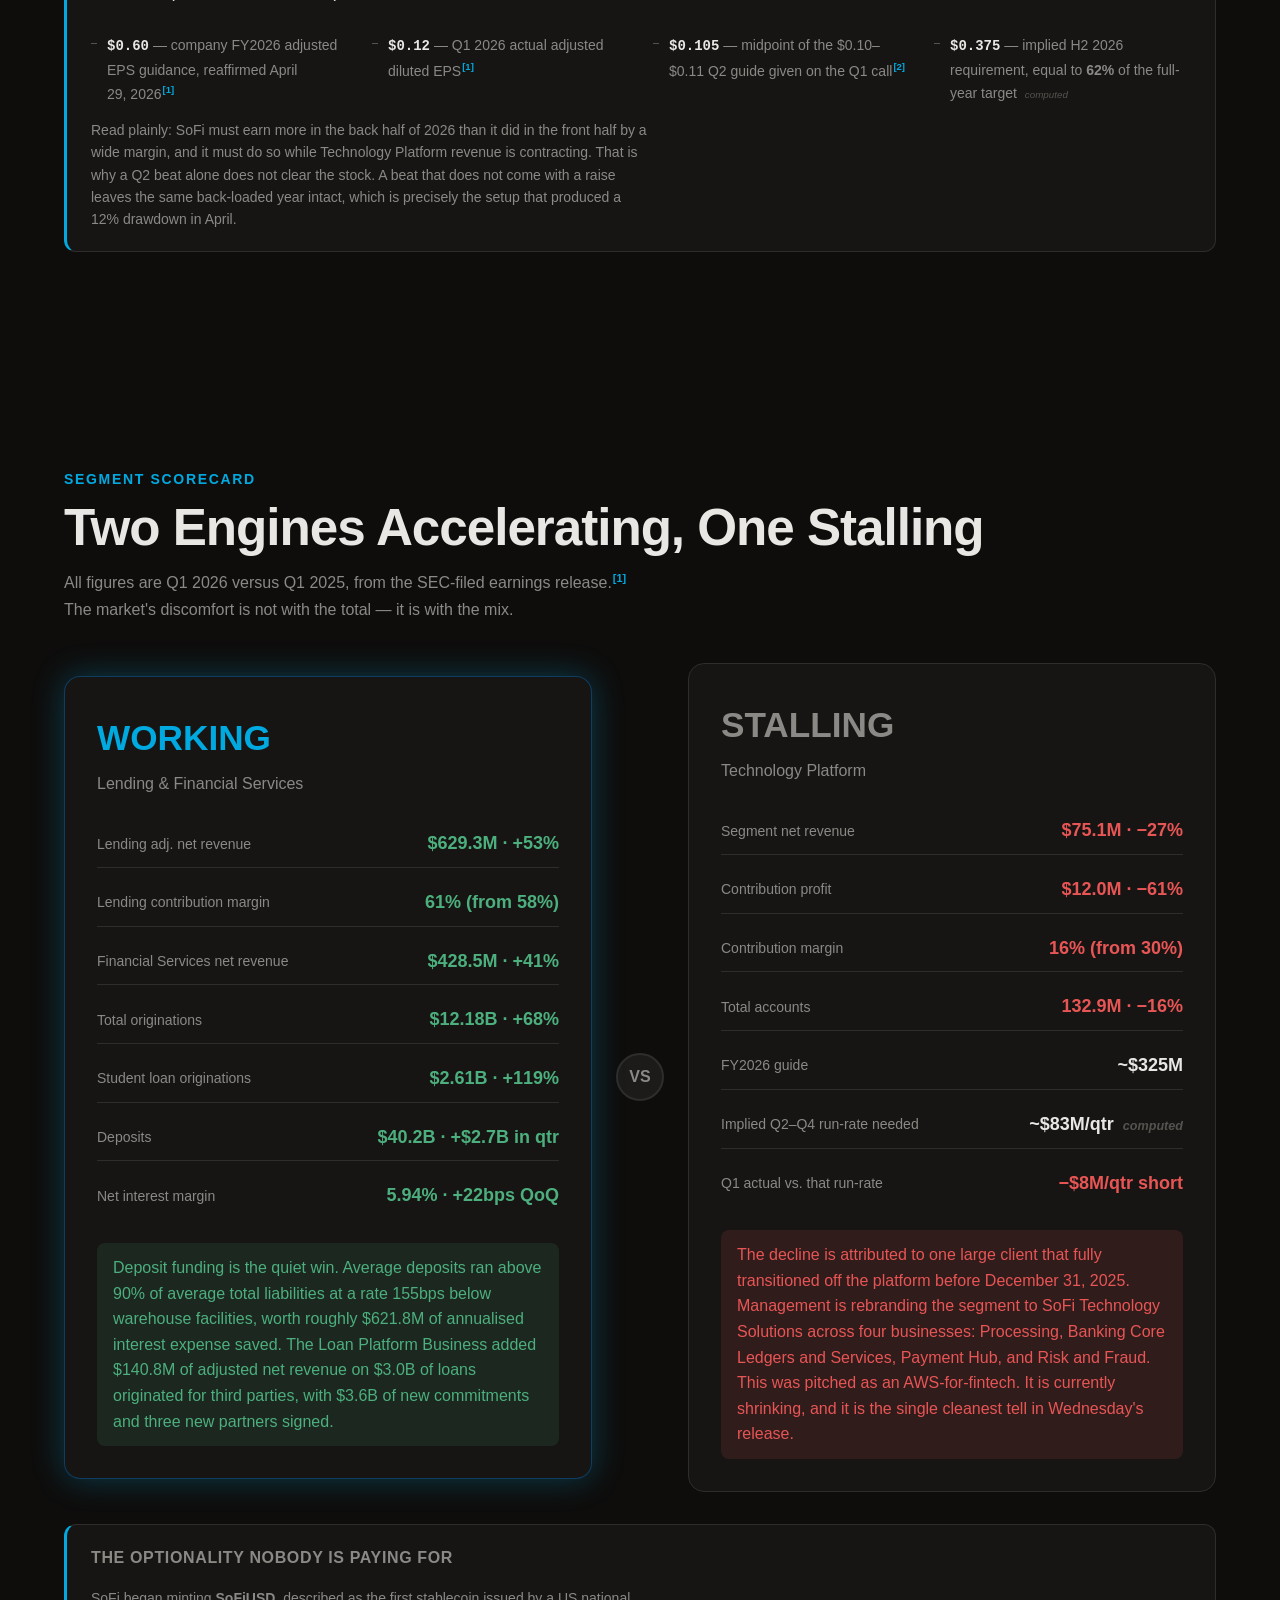
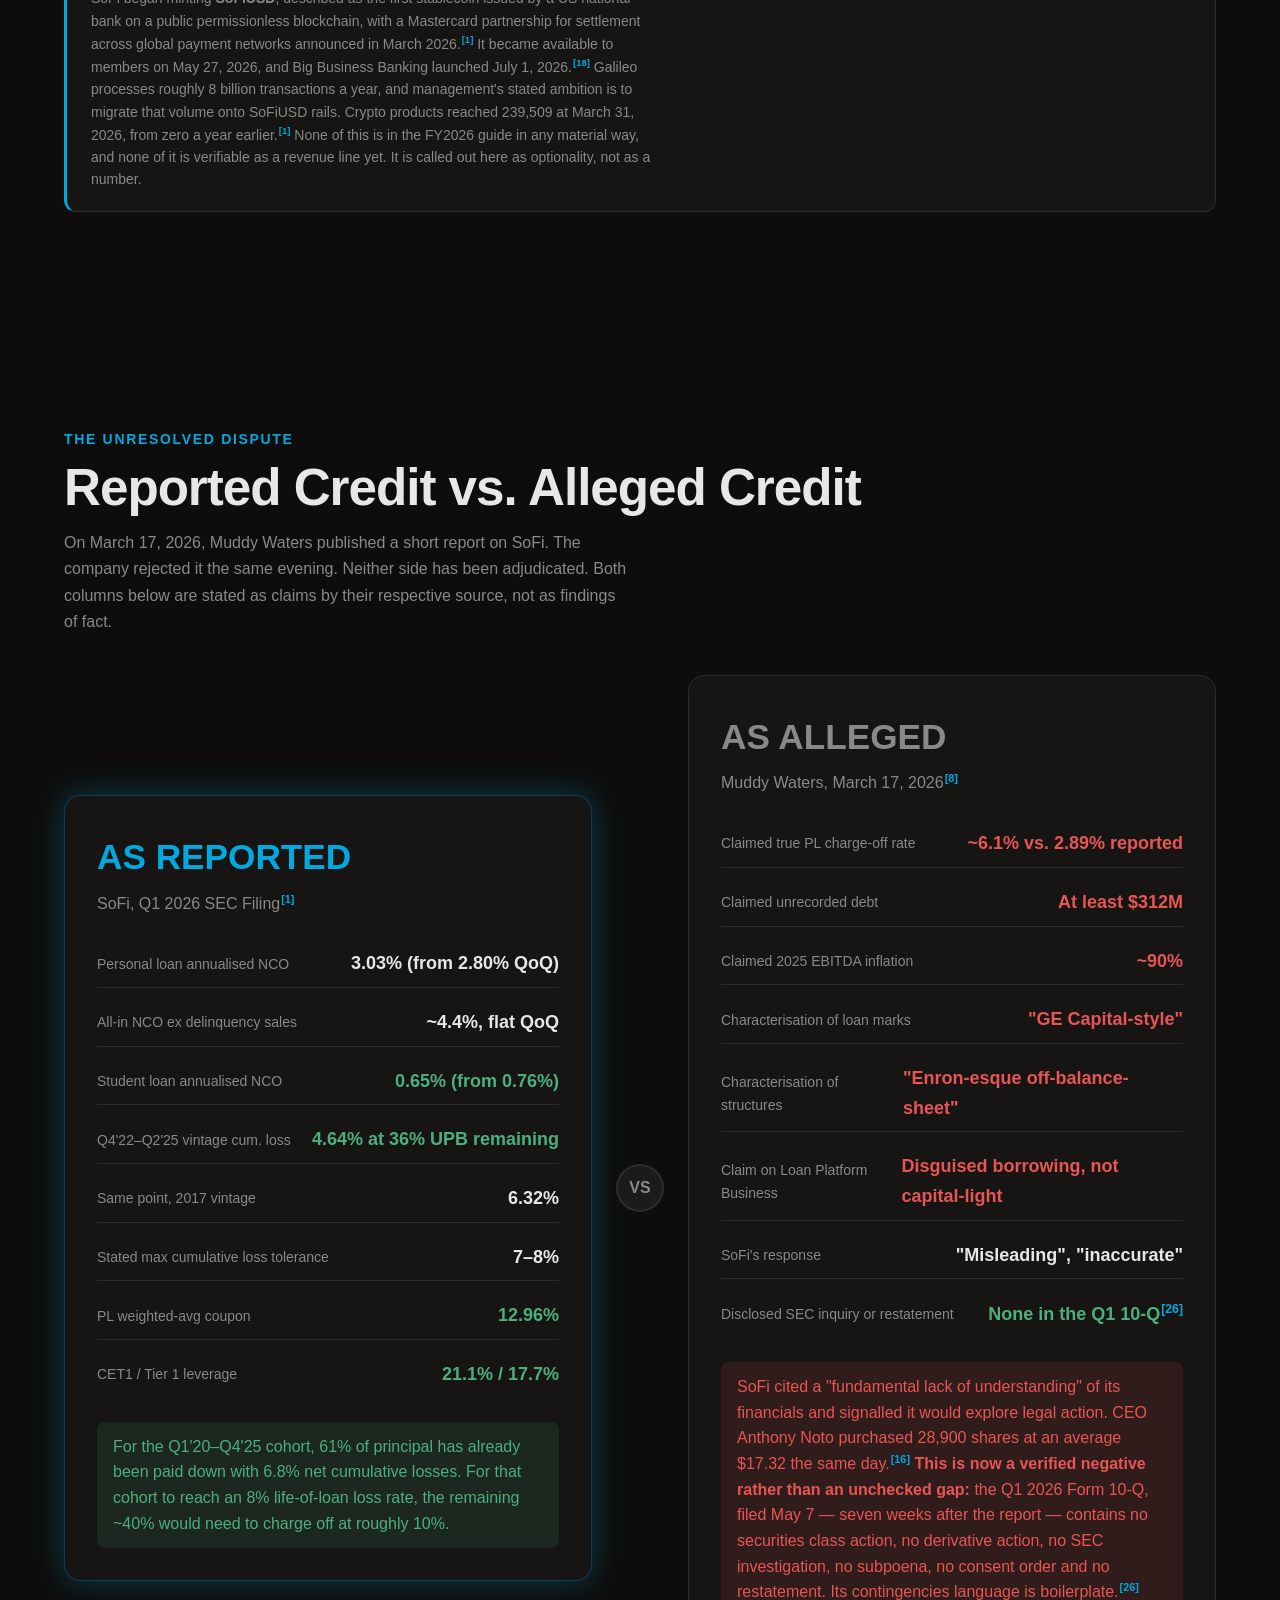
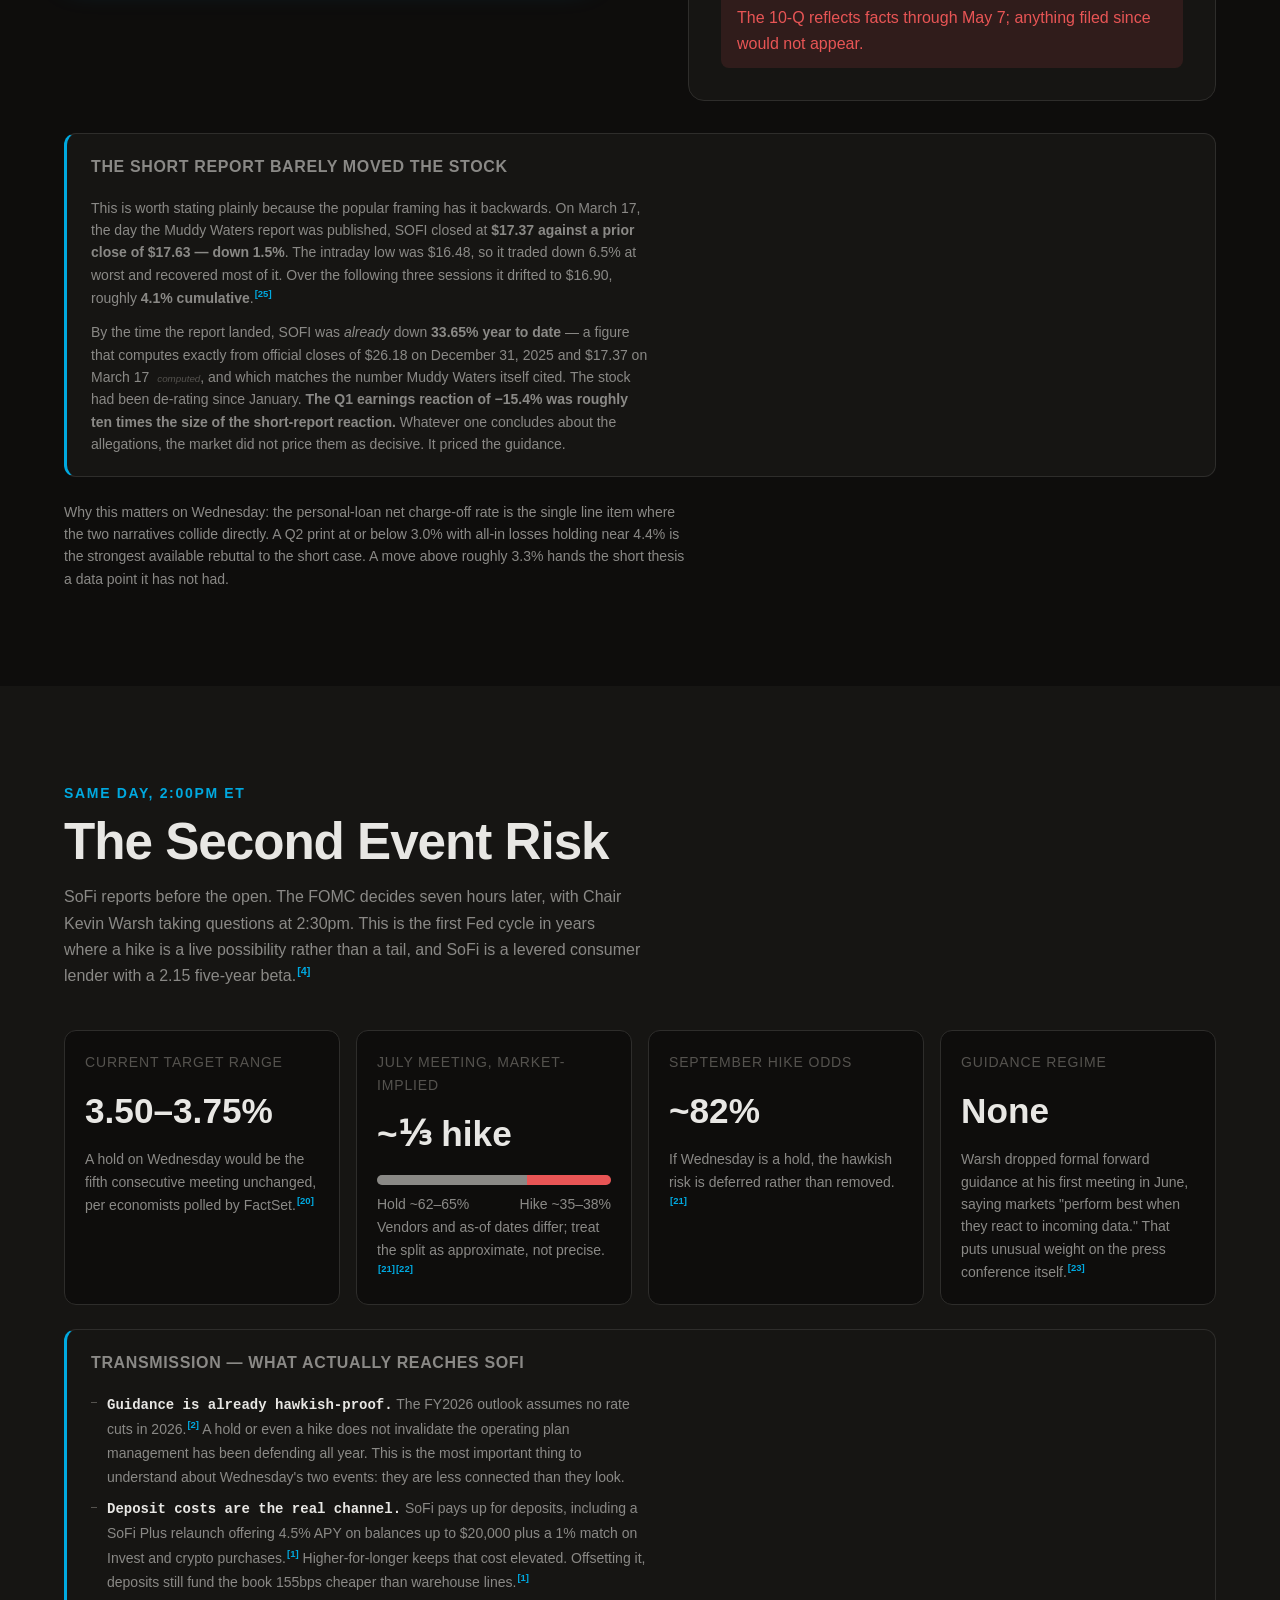
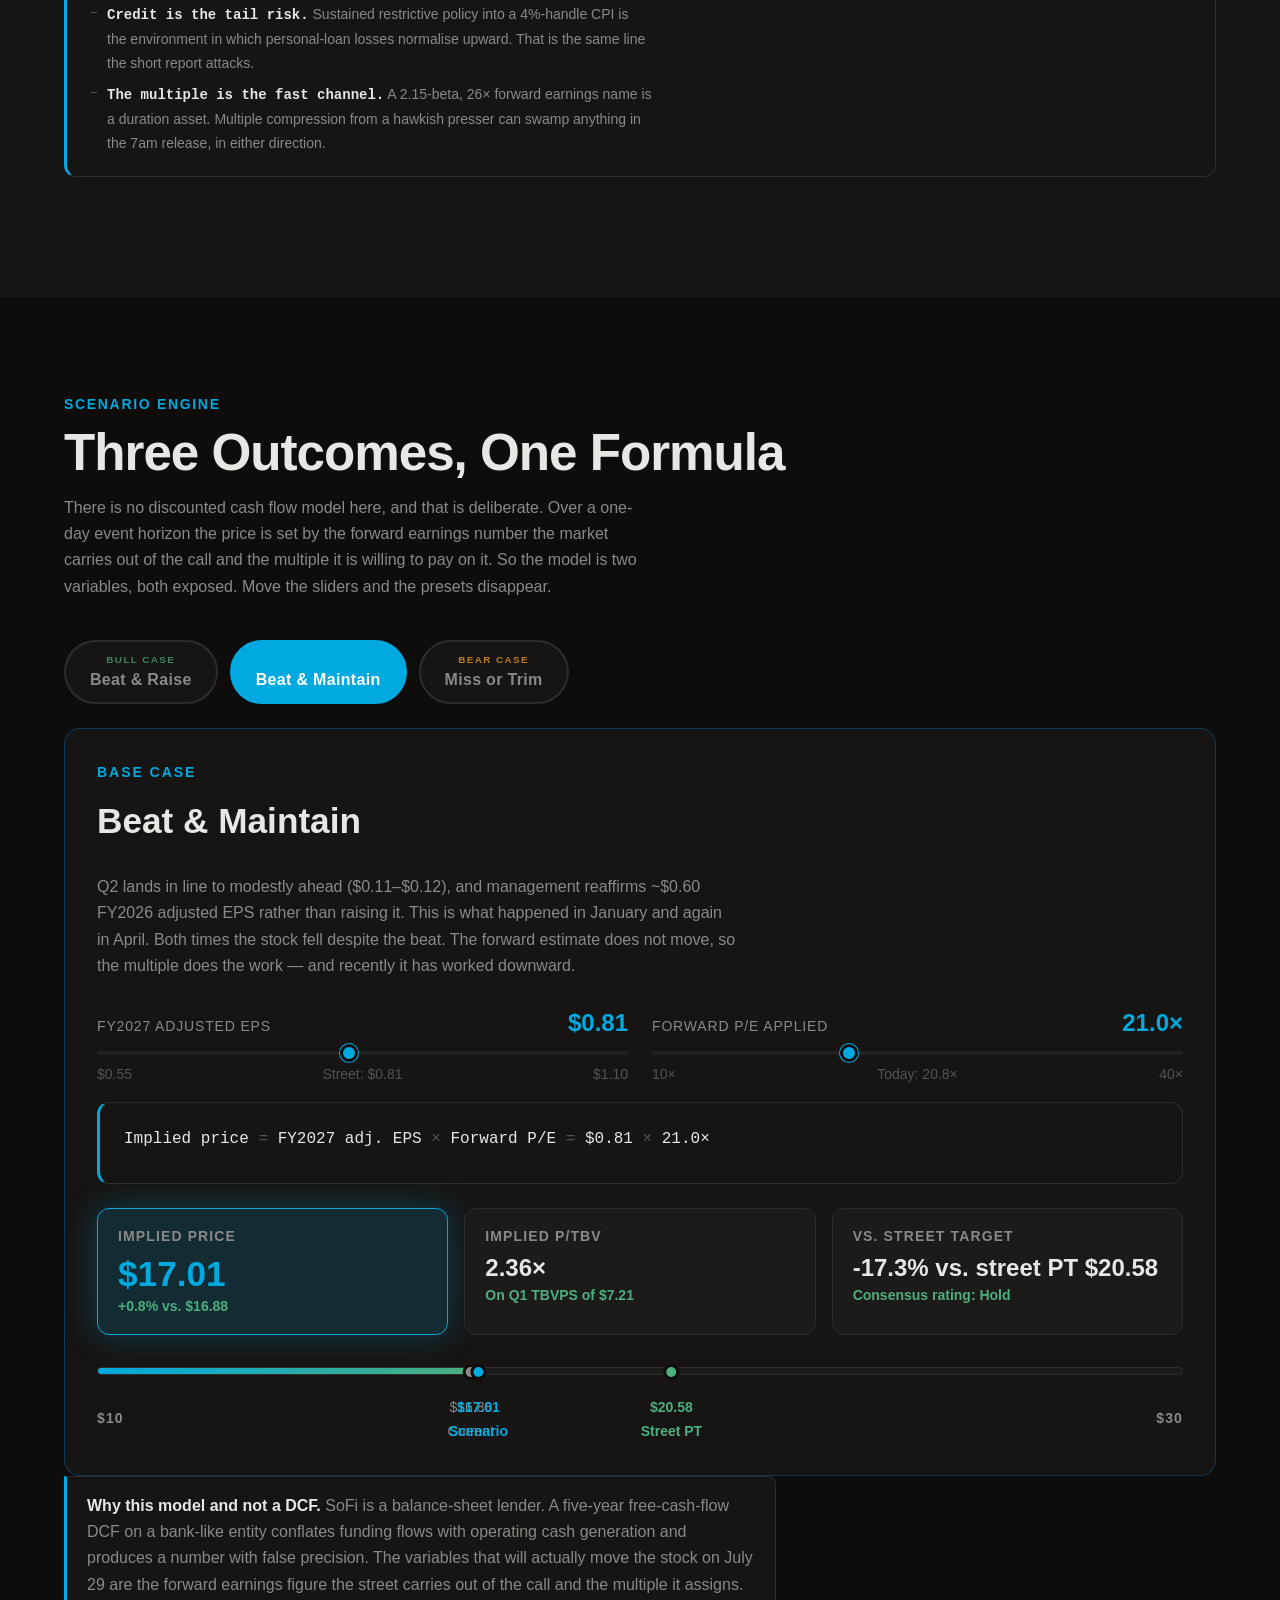
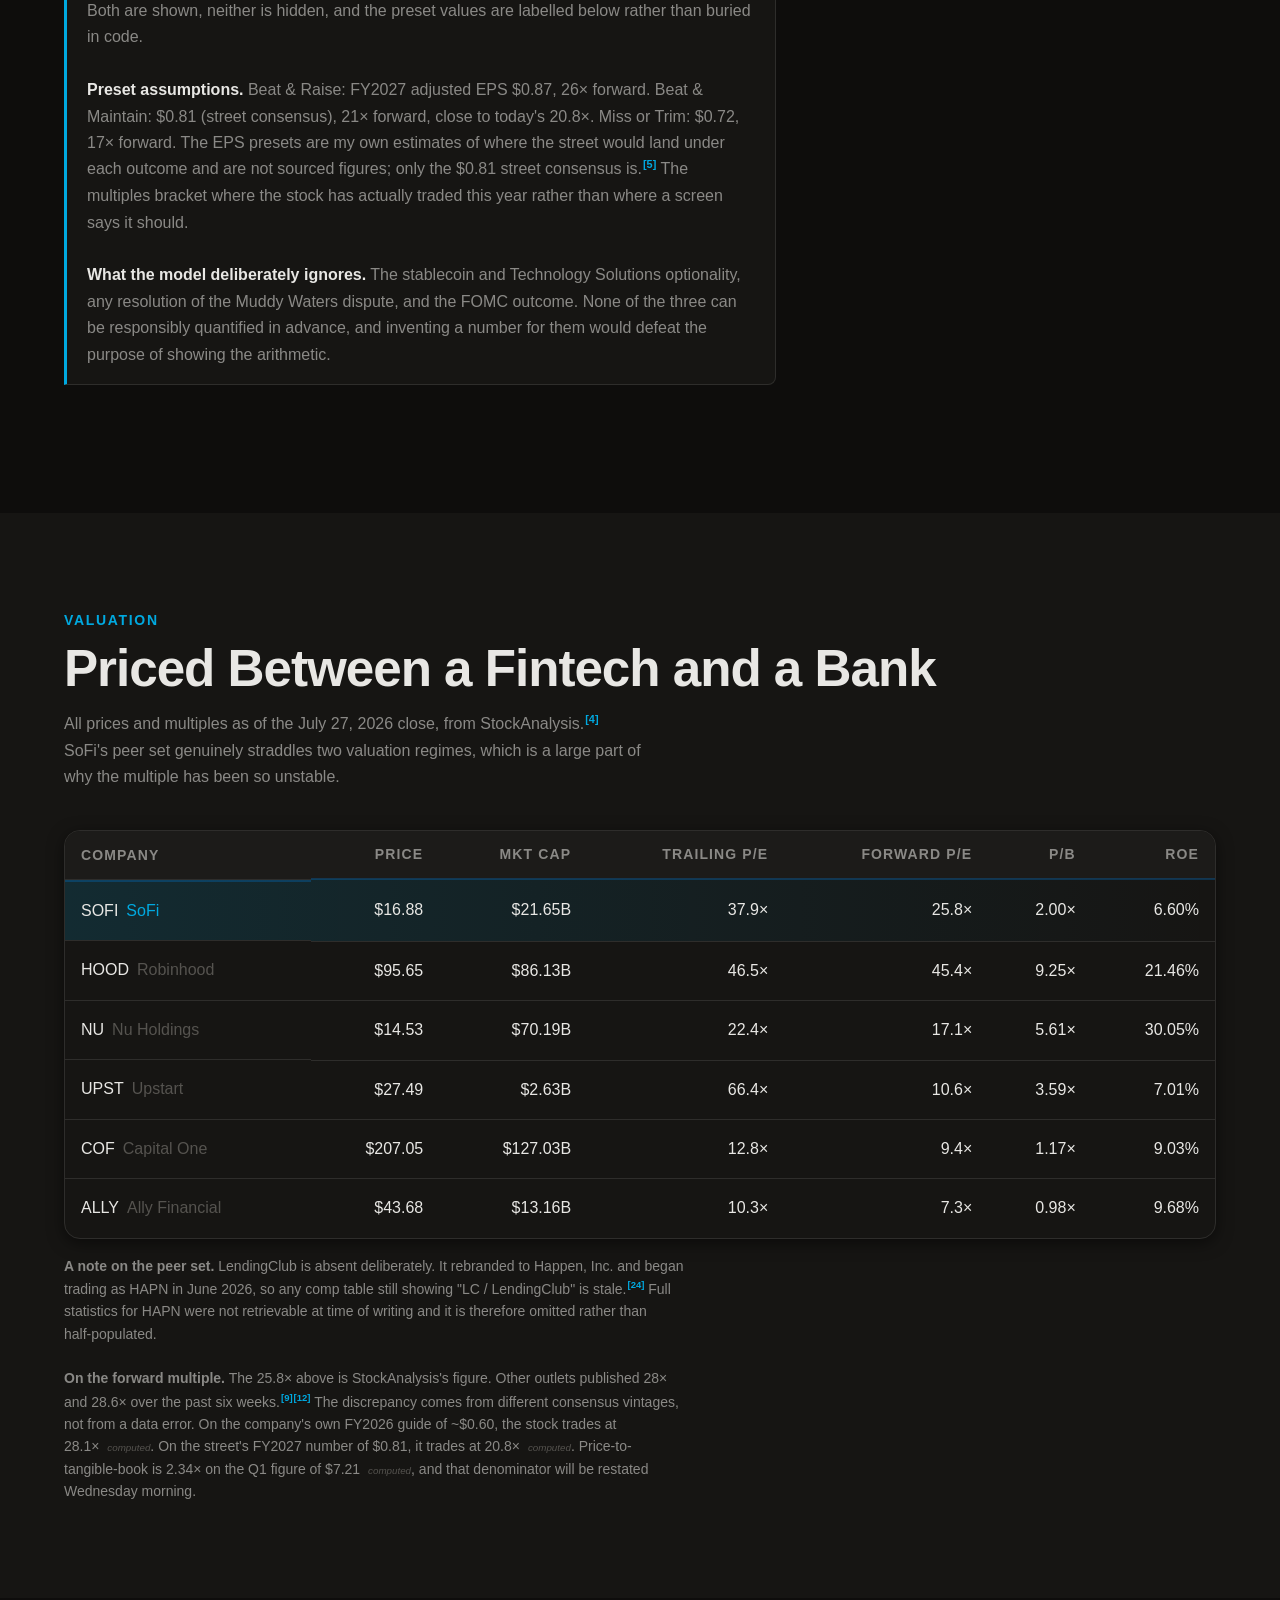
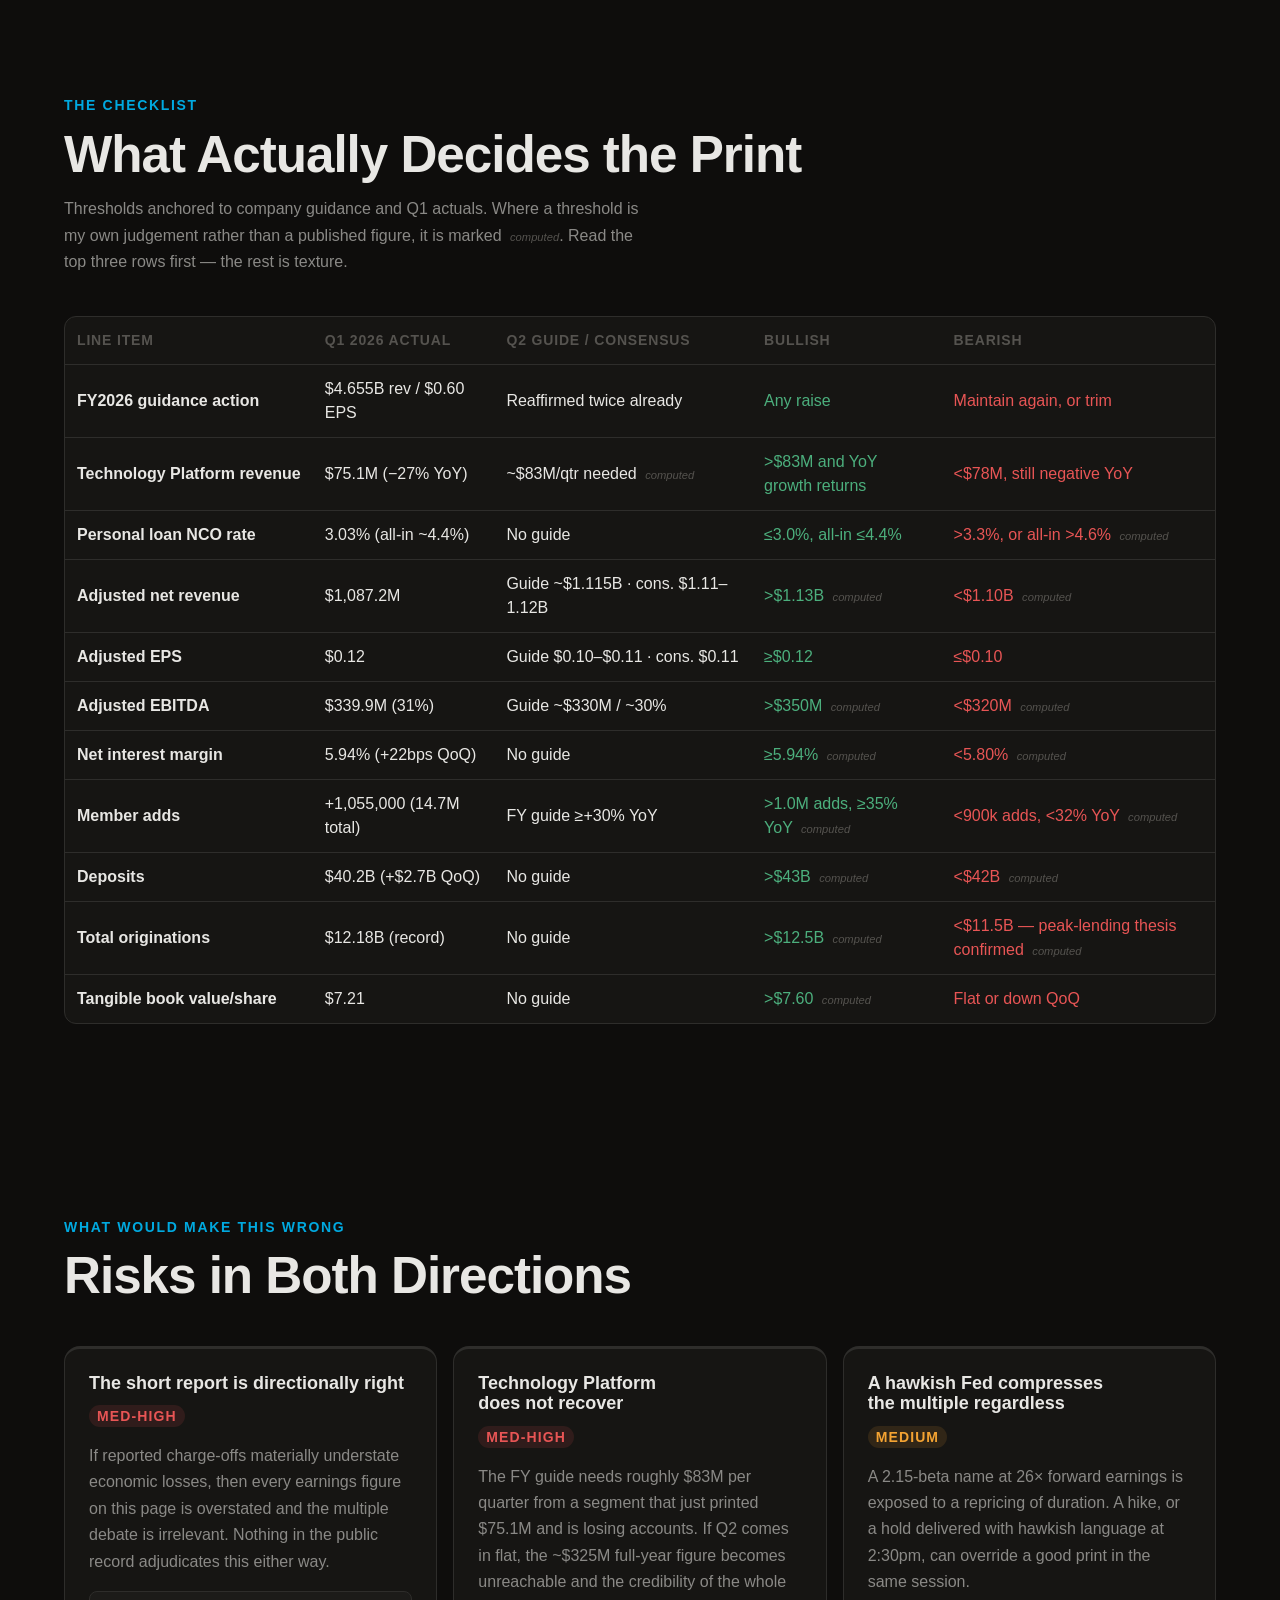
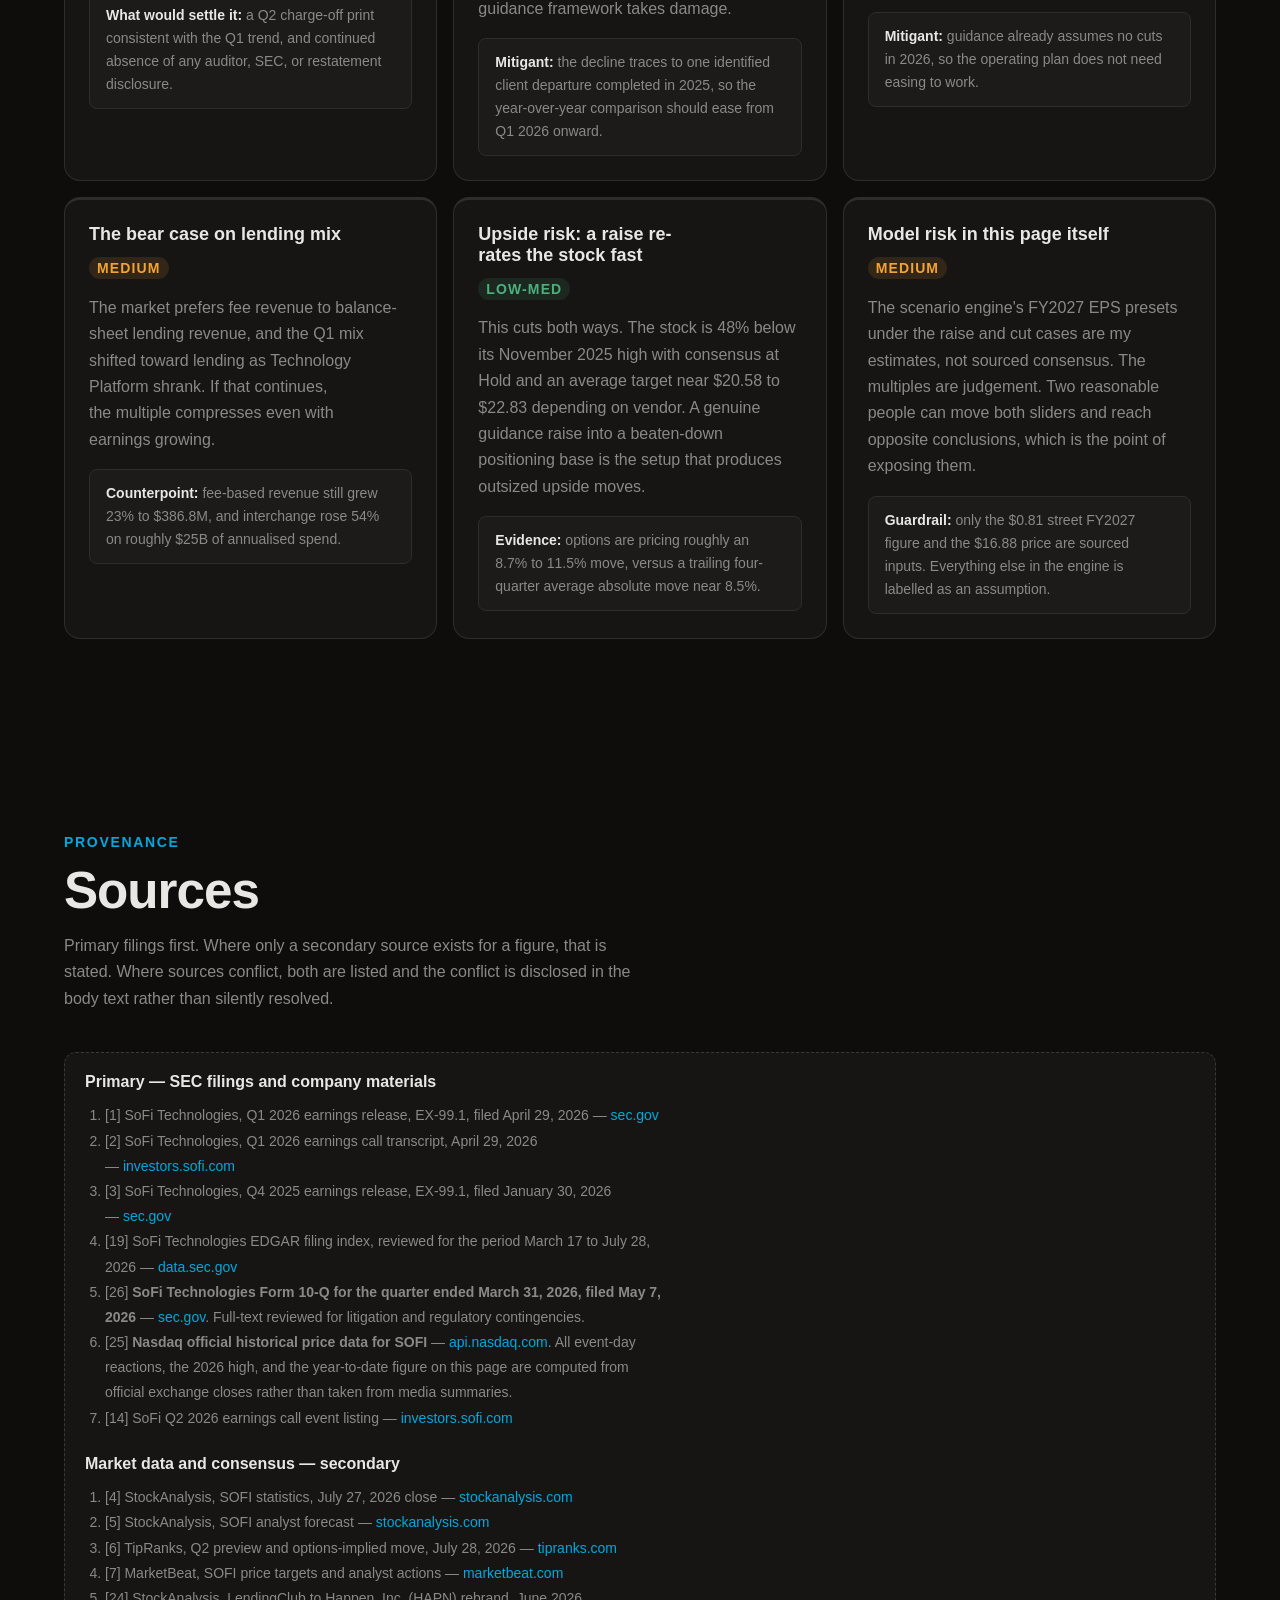
==== commit 951fe38a: "Convert all times to US Eastern; answer the beat question explicitly - MSFT: 'call 2:30pm PT' -> '4:" ====
--- a/web-app/index.html
+++ b/web-app/index.html
@@ -7,7 +7,7 @@
   <meta name="description" content="SoFi has beaten or matched consensus EPS in six straight quarters and the stock has fallen after the last two prints. A preview of the July 29, 2026 Q2 report, published the day before, on the same morning the FOMC decides." />
 
   <link href="https://api.fontshare.com/v2/css?f[]=cabinet-grotesk@400,500,700,800&f[]=satoshi@300,400,500,700&display=swap" rel="stylesheet" />
-  <link rel="stylesheet" href="style.css?v=5" />
+  <link rel="stylesheet" href="style.css?v=6" />
 </head>
 <body>
 
@@ -152,6 +152,15 @@
         <div class="case-delta">&minus;27.5%</div>
         <div class="case-formula">FY2027 EPS $0.72 &times; 17&times;</div>
         <p class="case-desc">EPS at or below $0.10, or any softening of the FY2026 framework. With 62% of the full-year target in H2, a shortfall compounds.</p>
+      </div>
+    </div>
+
+    <div class="beat-call beat-call--yes">
+      <div class="beat-call-verdict">YES</div>
+      <div class="beat-call-body">
+        <h3>Are we expecting a beat? <span>Expect a beat or in-line — the guide is the whole game</span></h3>
+        <p>SoFi has posted <strong>five beats and one in-line result in six quarters, with zero misses</strong>. Consensus of $0.11 sits at the top of the company&rsquo;s own $0.10 to $0.11 guide, so on a figure rounded to whole cents a beat means <strong>$0.12</strong>.
+ <br/><br/><strong>A beat alone has not worked twice running.</strong> In January SoFi beat by a penny and fell 9.4%; in April it matched, beat on revenue, and fell 15.4%. Both times full-year guidance was reaffirmed rather than raised. The question is not whether the quarter clears, it is whether the ~$0.60 FY2026 guide moves.</p>
       </div>
     </div>
   </div>
@@ -955,6 +964,6 @@
   </div>
 </footer>
 
-<script src="app.js?v=5"></script>
+<script src="app.js?v=6"></script>
 </body>
 </html>
--- a/web-app/style.css
+++ b/web-app/style.css
@@ -1885,3 +1885,56 @@
   line-height: 1.7;
   margin: var(--space-4) 0 0;
 }
+
+/* ── "ARE WE EXPECTING A BEAT?" CALLOUT ──────── */
+.beat-call {
+  display: flex;
+  flex-wrap: wrap;
+  gap: var(--space-5) var(--space-6);
+  align-items: flex-start;
+  margin-top: var(--space-8);
+  padding: var(--space-6);
+  background: var(--color-bg);
+  border: 1px solid var(--color-border);
+  border-left-width: 4px;
+  border-radius: var(--radius-lg);
+}
+.beat-call--yes   { border-left-color: var(--color-positive); }
+.beat-call--mixed { border-left-color: #D69E2E; }
+.beat-call--no    { border-left-color: var(--color-negative); }
+
+.beat-call-verdict {
+  font-family: var(--font-display);
+  font-size: var(--text-xl);
+  font-weight: 800;
+  line-height: 1;
+  letter-spacing: 0.02em;
+  flex: 0 0 auto;
+  min-width: 92px;
+}
+.beat-call--yes   .beat-call-verdict { color: var(--color-positive); }
+.beat-call--mixed .beat-call-verdict { color: #D69E2E; }
+.beat-call--no    .beat-call-verdict { color: var(--color-negative); }
+
+.beat-call-body { flex: 1 1 380px; min-width: 0; }
+.beat-call-body h3 {
+  font-family: var(--font-display);
+  font-size: var(--text-base);
+  margin: 0 0 var(--space-3);
+  color: var(--color-text-muted);
+  font-weight: 600;
+}
+.beat-call-body h3 span {
+  display: block;
+  color: var(--color-text);
+  font-weight: 800;
+  font-size: var(--text-lg);
+  margin-top: var(--space-1);
+}
+.beat-call-body p {
+  margin: 0;
+  font-size: var(--text-sm);
+  color: var(--color-text-muted);
+  line-height: 1.75;
+}
+.beat-call-body strong { color: var(--color-text); }
